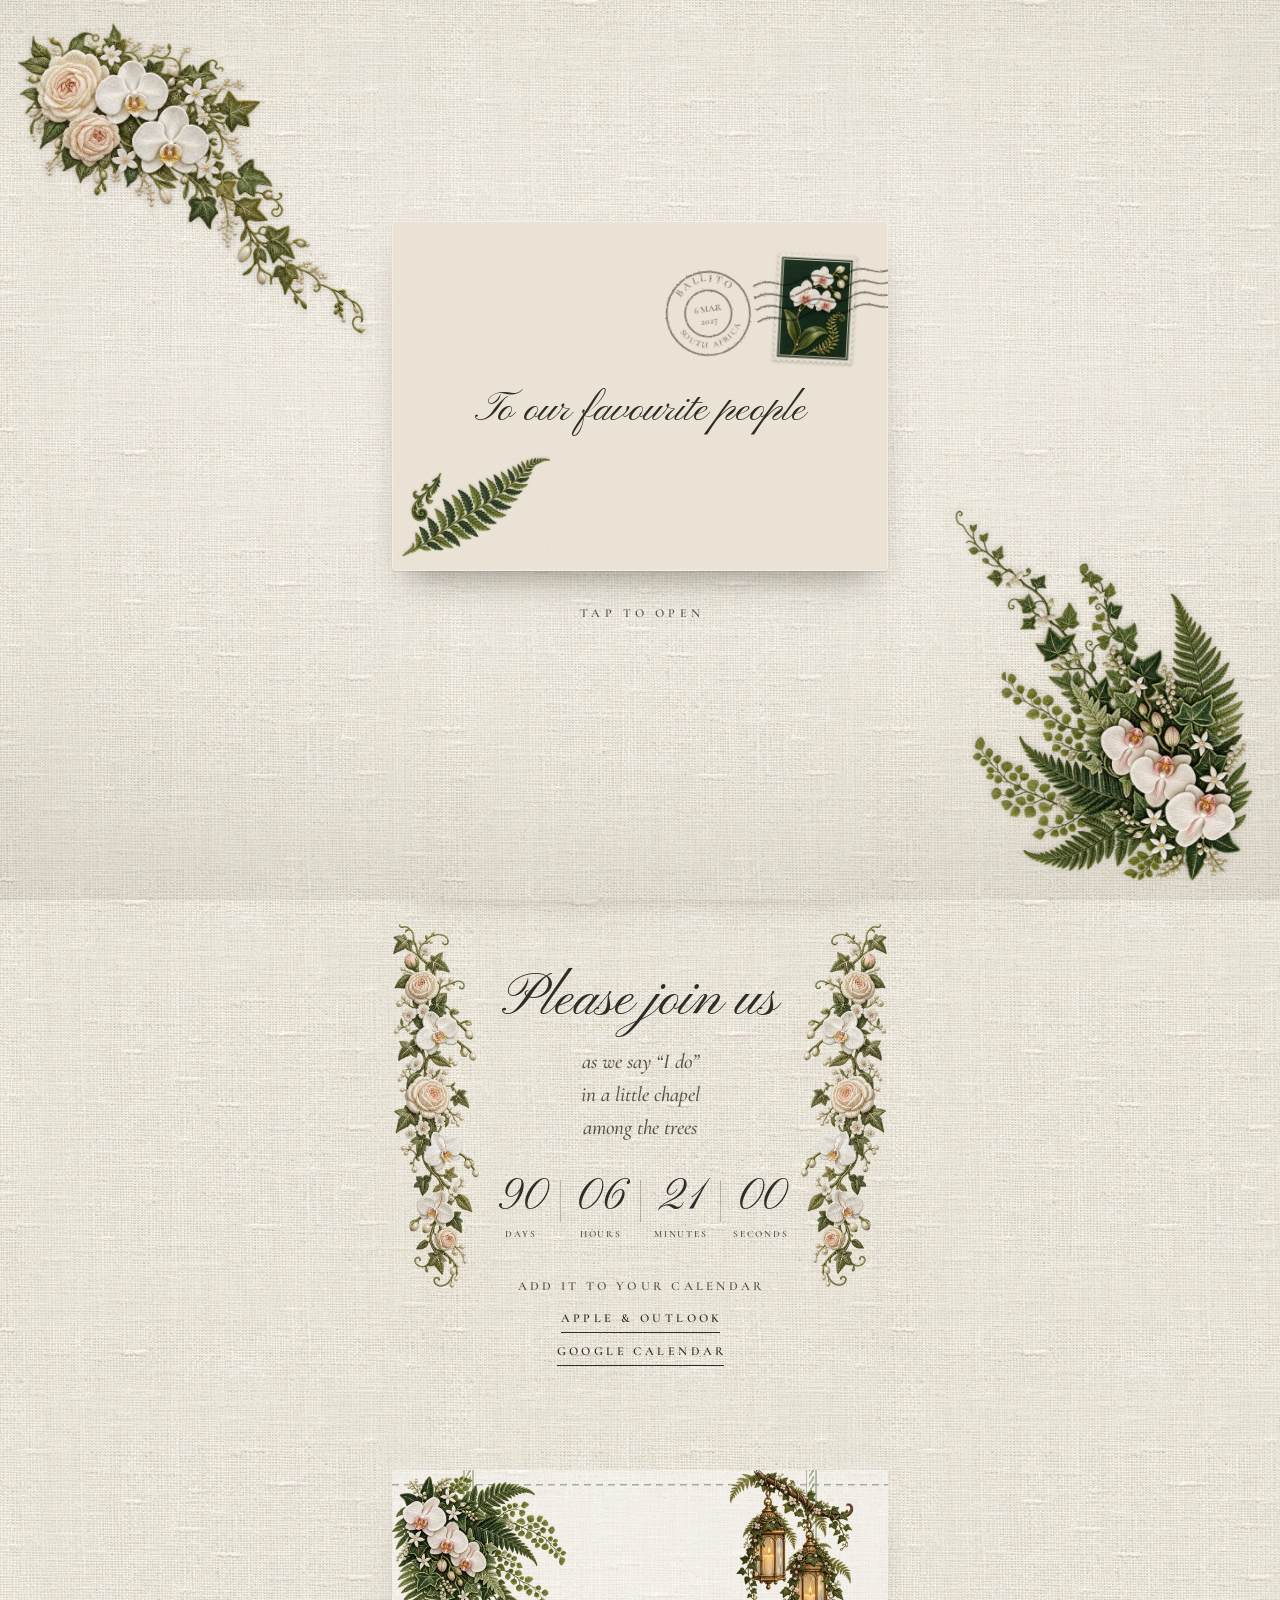
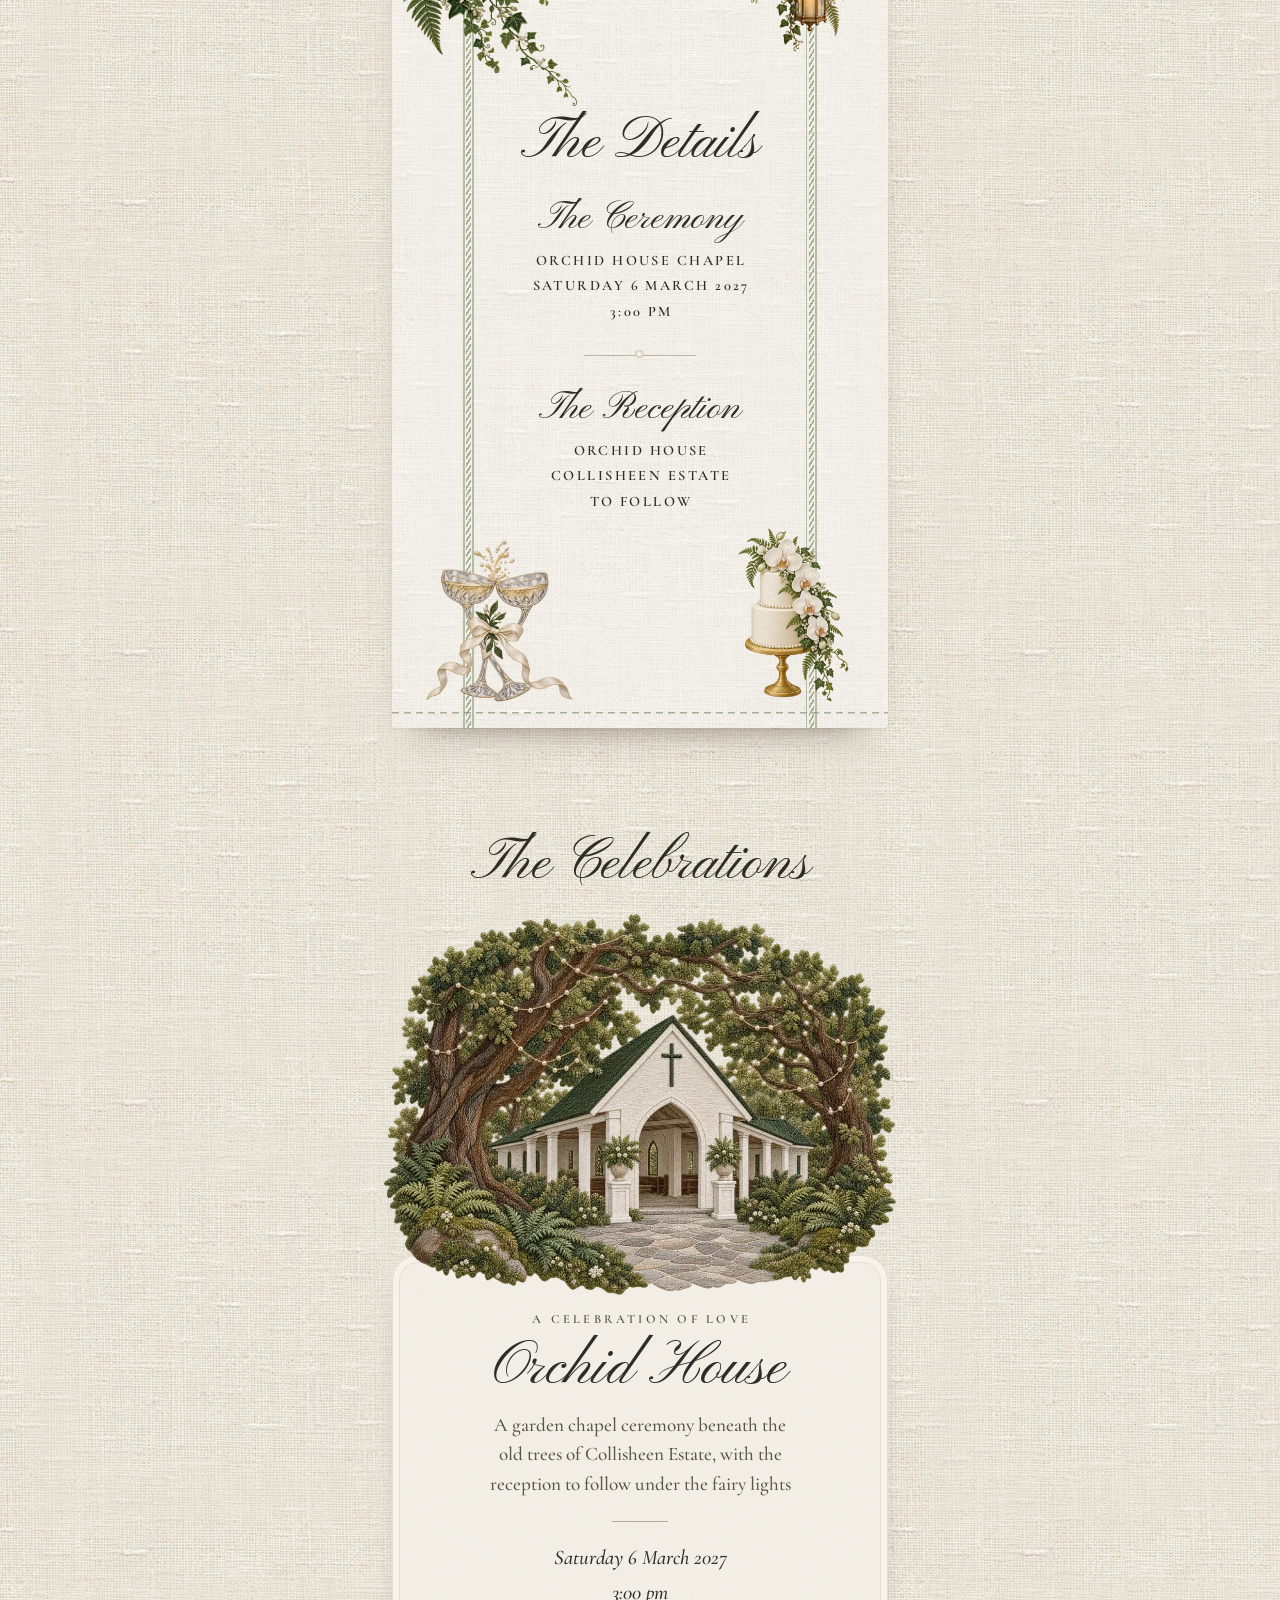
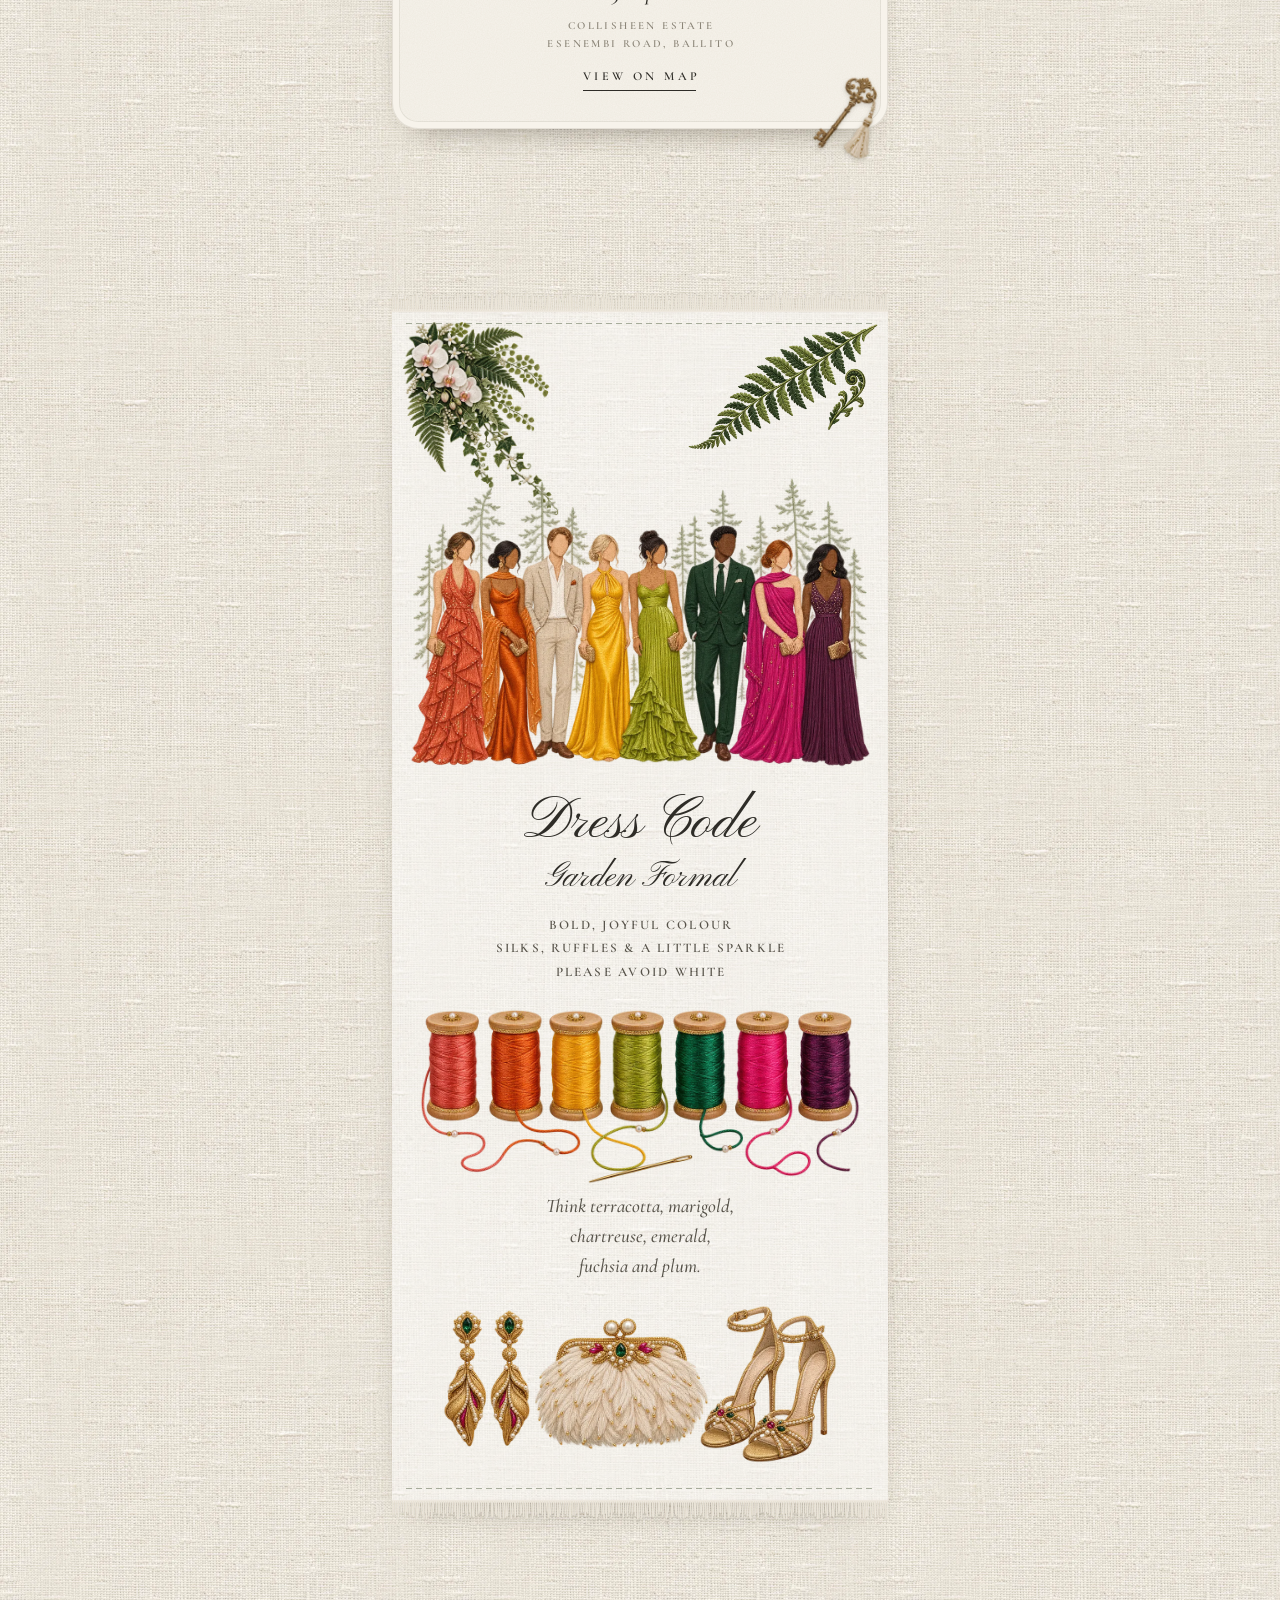
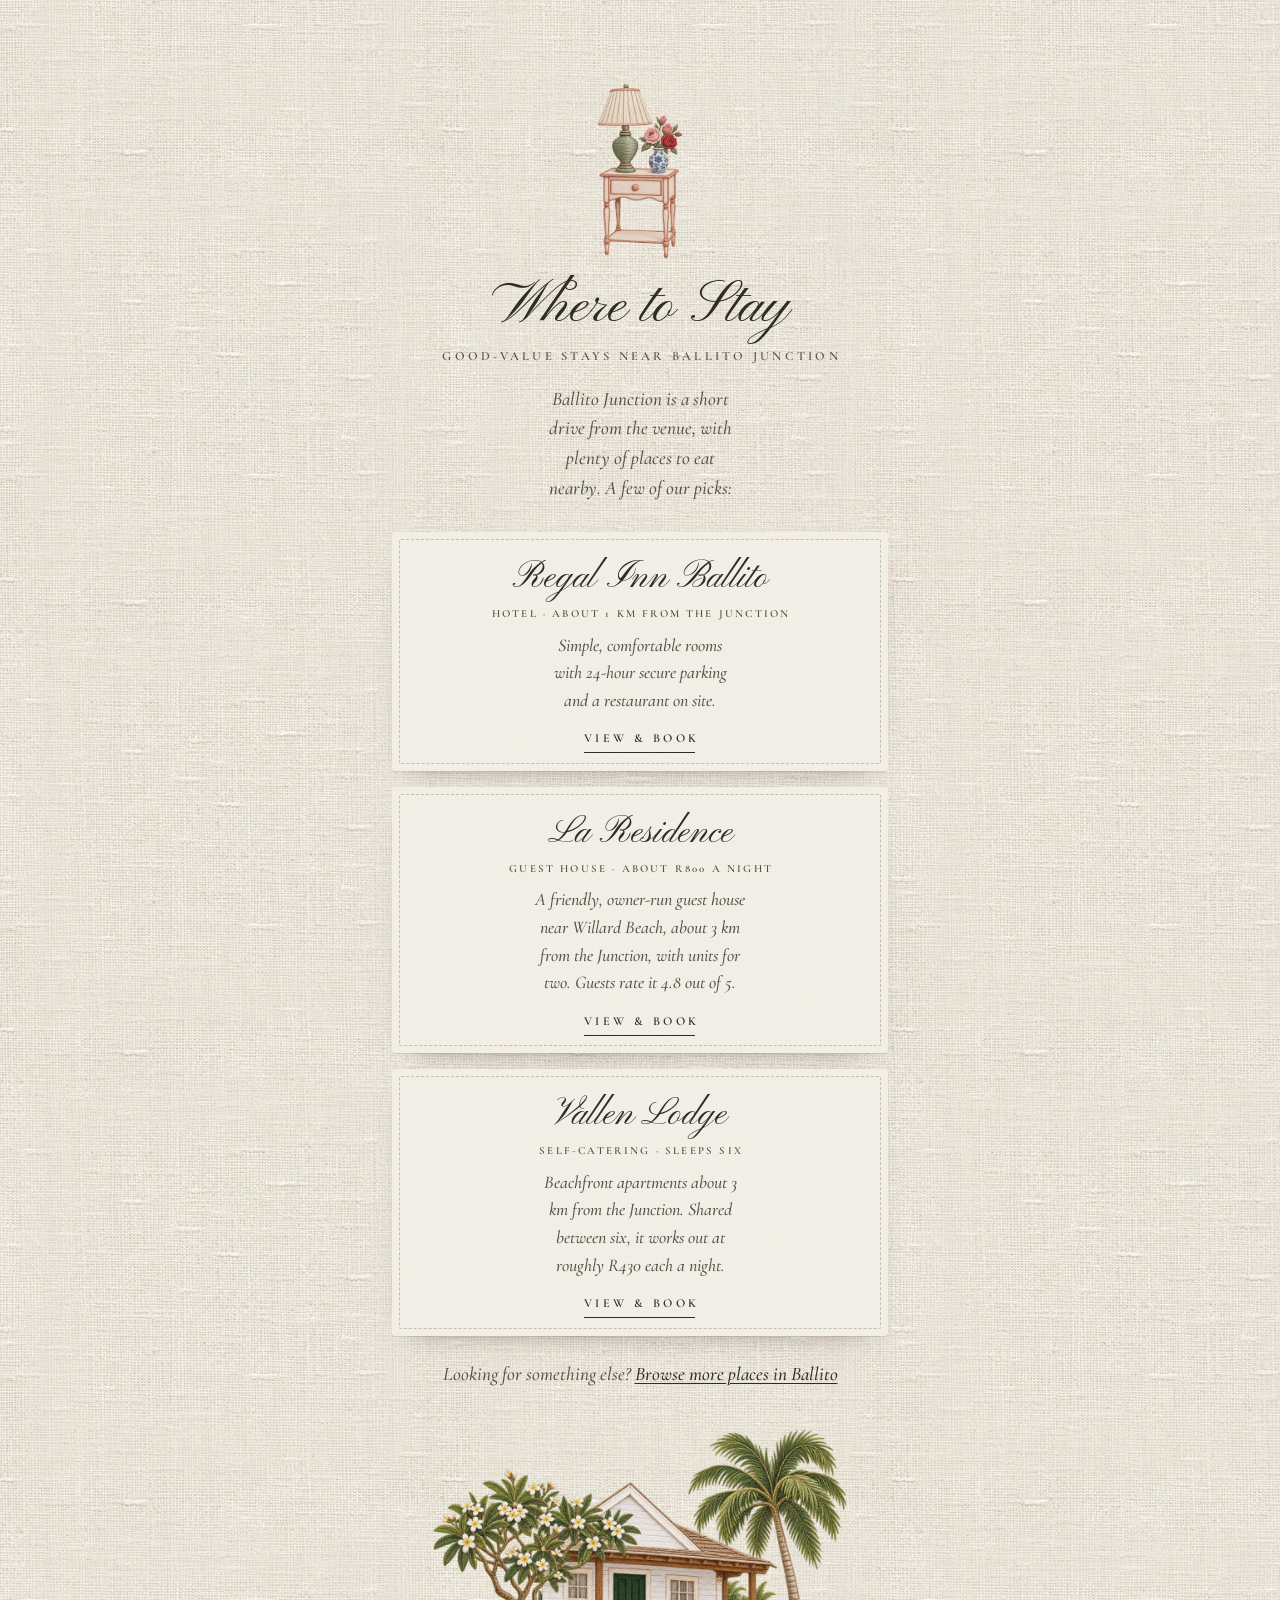
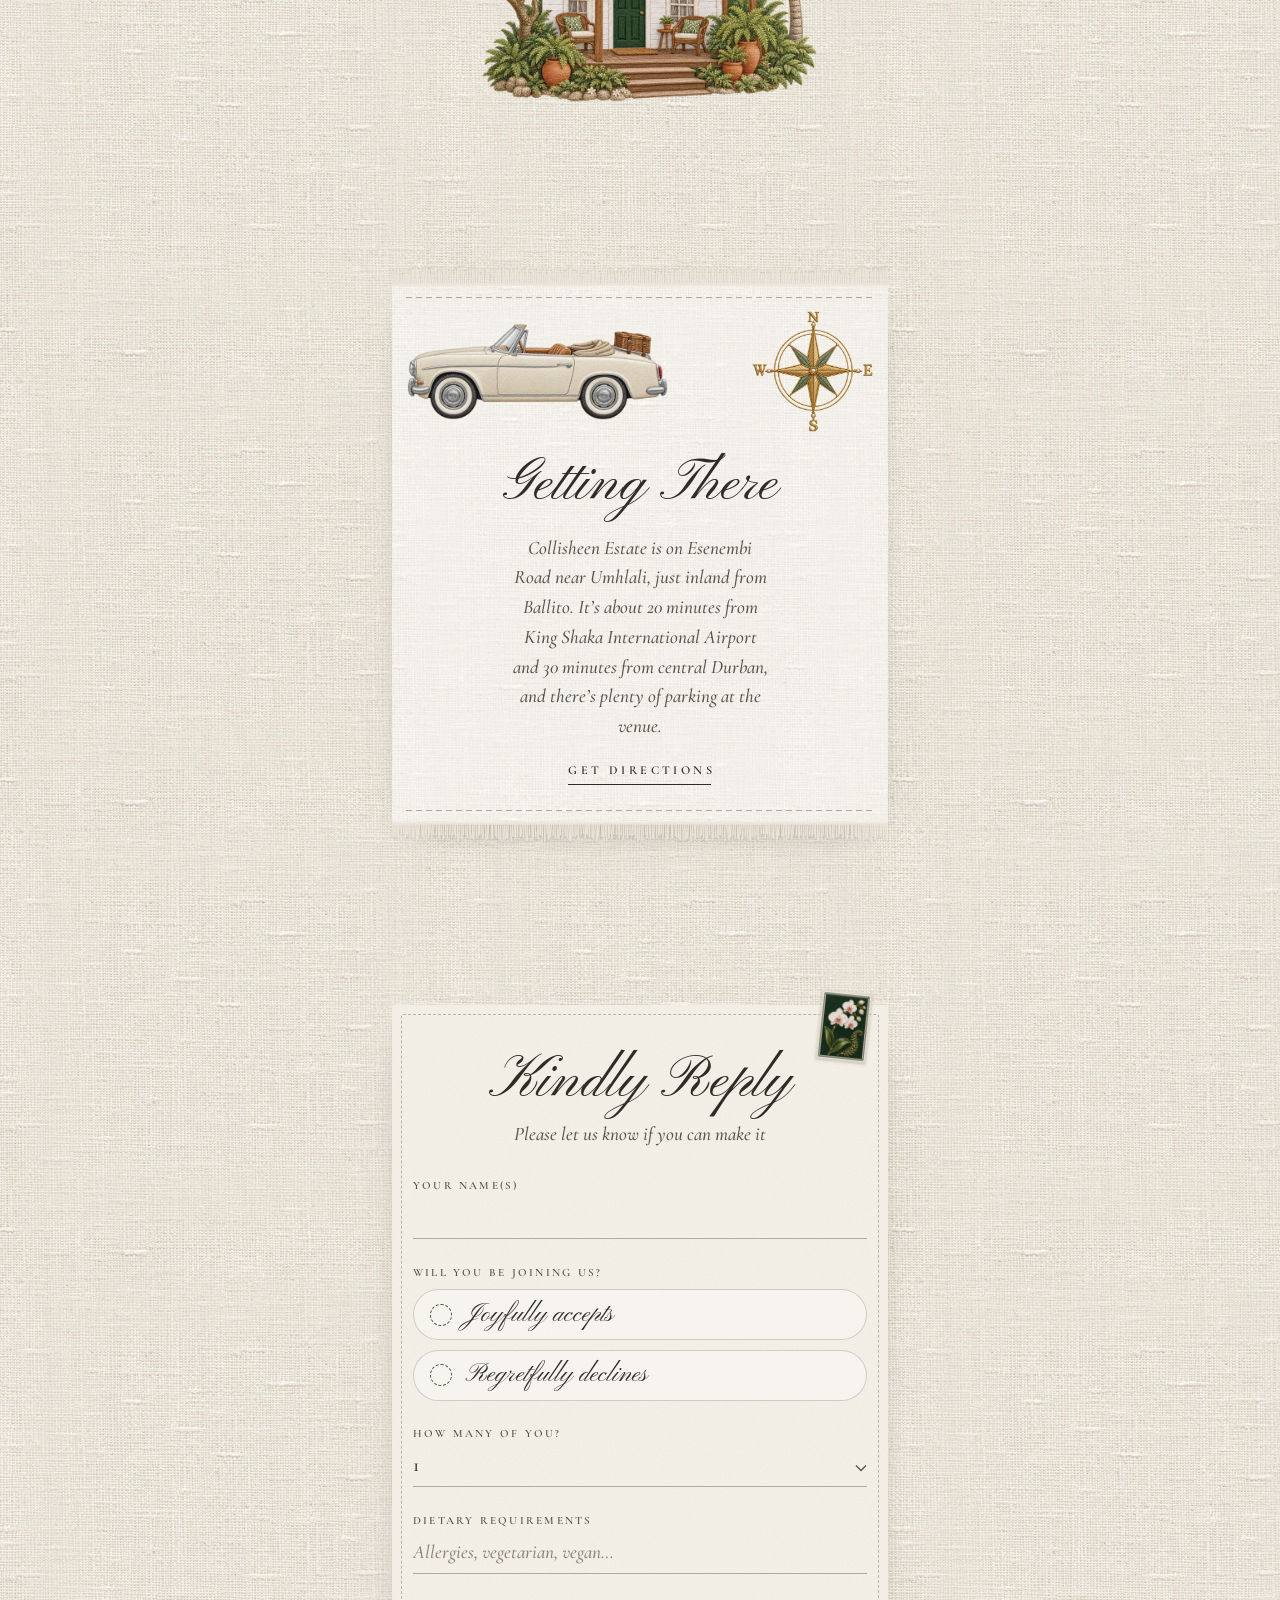
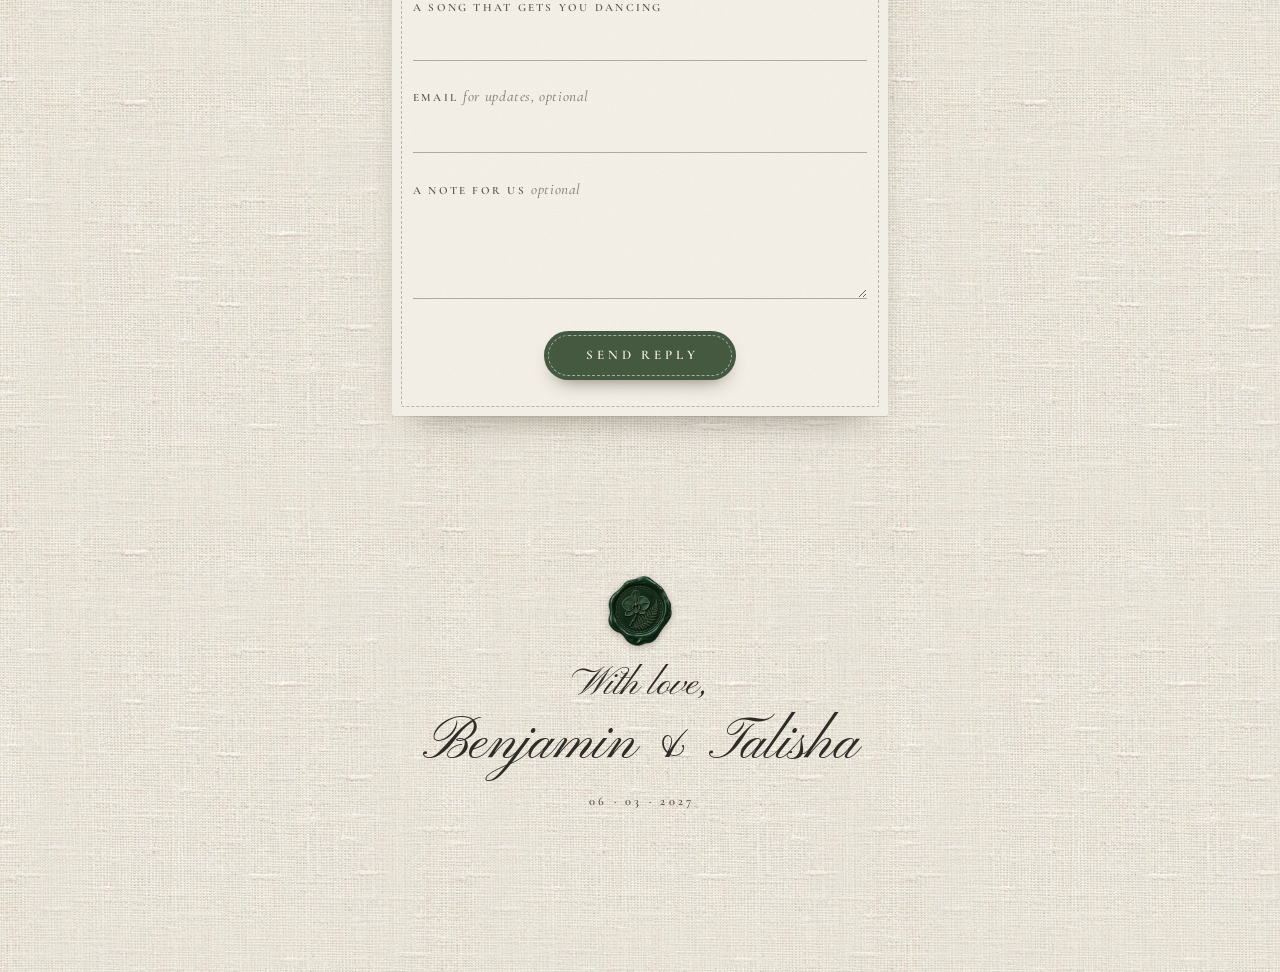
==== site/index.html @ 94dd9990 "Wedding invitation for Benjamin & Talisha Envelope-style invite for 6 March 2027 at Orchid House, Co" ====
<!doctype html>
<html lang="en" class="no-js">
<head>
<meta charset="utf-8">
<meta name="viewport" content="width=device-width, initial-scale=1, viewport-fit=cover">
<title>Benjamin &amp; Talisha · 6 March 2027</title>
<meta name="description" content="You're invited to the wedding of Benjamin Rodrigues and Talisha Grobler on Saturday 6 March 2027 at the Orchid House, Collisheen Estate, Ballito.">
<meta name="robots" content="noindex, nofollow">
<meta name="theme-color" content="#E8E3D7">
<meta name="color-scheme" content="light only">

<!-- Link previews in WhatsApp / iMessage -->
<meta property="og:type" content="website">
<meta property="og:url" content="https://benrodrigues05.github.io/rodrigues-wedding/">
<meta property="og:title" content="Benjamin &amp; Talisha are getting married">
<meta property="og:description" content="Saturday 6 March 2027 · Collisheen Estate, Ballito. Tap to open your invitation.">
<meta property="og:image" content="https://benrodrigues05.github.io/rodrigues-wedding/assets/og.jpg">
<meta property="og:image:width" content="1200">
<meta property="og:image:height" content="630">
<meta name="twitter:card" content="summary_large_image">

<link rel="icon" type="image/png" href="assets/icon-64.png">
<link rel="apple-touch-icon" href="assets/icon-180.png">
<link rel="preconnect" href="https://fonts.googleapis.com">
<link rel="preconnect" href="https://fonts.gstatic.com" crossorigin>
<link rel="stylesheet" href="https://fonts.googleapis.com/css2?family=Pinyon+Script&amp;display=block">
<link rel="stylesheet" href="https://fonts.googleapis.com/css2?family=Cormorant+Garamond:ital,wght@0,400;0,500;0,600;1,400;1,500&amp;display=swap">
<link rel="preload" as="image" href="assets/hero-arch.webp" type="image/webp">
<link rel="stylesheet" href="styles.css">
<script>
  /* Show the envelope only when JavaScript is running. If script.js fails to
     load or errors, the invitation is revealed instead of staying sealed. */
  (function (d) {
    var h = d.documentElement;
    h.classList.remove('no-js');
    h.classList.add('js');
    if (location.hash.length > 1) h.classList.add('is-open');
    d.addEventListener('DOMContentLoaded', function () {
      if (!window.__inviteReady) h.classList.add('is-open');
    });
  })(document);
</script>
<script src="script.js" defer></script>
</head>
<body>

<!-- ============ THE ENVELOPE (shown first, opened by script.js) ============ -->
<div class="scene" id="scene">
  <div class="scene-vignette" id="scene-vignette"></div>
  <img class="scene-sprig scene-sprig--top" src="assets/florals-corner.webp" width="640" height="637" alt="">
  <img class="scene-sprig scene-sprig--bottom" src="assets/fern-spray.webp" width="680" height="846" alt="">

  <div class="envelope" id="envelope" aria-hidden="true">
    <div class="env-back is-hidden" id="env-back">
      <div class="env-wall" id="env-wall"></div>
      <div class="flap flap--open is-hidden" id="flap-open">
        <div class="flap-paper"></div>
        <div class="flap-liner"></div>
      </div>
      <div class="letter" id="letter"></div>
      <svg class="env-pocket" id="env-pocket" viewBox="0 0 142 100" preserveAspectRatio="none" focusable="false">
        <defs>
          <linearGradient id="pk-l" x1="0" y1="0" x2="1" y2="0"><stop offset="0" stop-color="#EEE7DA"/><stop offset="1" stop-color="#E6DDCD"/></linearGradient>
          <linearGradient id="pk-r" x1="1" y1="0" x2="0" y2="0"><stop offset="0" stop-color="#ECE4D6"/><stop offset="1" stop-color="#E3D9C8"/></linearGradient>
          <linearGradient id="pk-b" x1="0" y1="1" x2="0" y2="0"><stop offset="0" stop-color="#F2ECE1"/><stop offset="1" stop-color="#EBE3D5"/></linearGradient>
        </defs>
        <polygon points="0,0 0,100 69,55" fill="url(#pk-l)"/>
        <polygon points="142,0 142,100 73,55" fill="url(#pk-r)"/>
        <path d="M0 100 H142 L74 44.5 Q71 42.5 68 44.5 Z" fill="url(#pk-b)" stroke="rgba(80,68,52,.16)" stroke-width="1" vector-effect="non-scaling-stroke"/>
      </svg>
      <div class="flap flap--closed" id="flap-closed">
        <svg viewBox="0 0 142 57" preserveAspectRatio="none" focusable="false">
          <defs><linearGradient id="fl-c" x1="0" y1="0" x2="0" y2="1"><stop offset="0" stop-color="#EAE2D4"/><stop offset="1" stop-color="#F3EDE3"/></linearGradient></defs>
          <path d="M0 0 H142 L74.5 55.2 Q71 57.6 67.5 55.2 Z" fill="url(#fl-c)" stroke="rgba(80,68,52,.2)" stroke-width="1" vector-effect="non-scaling-stroke"/>
        </svg>
      </div>
      <img class="env-seal" id="env-seal" src="assets/seal.webp" width="360" height="391" alt="">
    </div>

    <div class="env-front" id="env-front">
      <img class="env-stamp" src="assets/stamp.webp" width="300" height="408" alt="">
      <svg class="env-postmark" viewBox="0 0 200 80" focusable="false">
        <defs>
          <path id="pm-top" d="M 13 40 A 27 27 0 0 1 67 40"/>
          <path id="pm-bottom" d="M 11.5 40 A 28.5 28.5 0 0 0 68.5 40"/>
          <filter id="pm-ink" x="-5%" y="-10%" width="110%" height="120%">
            <feTurbulence type="fractalNoise" baseFrequency=".8" numOctaves="2" seed="7" result="noise"/>
            <feDisplacementMap in="SourceGraphic" in2="noise" scale="1.8"/>
          </filter>
        </defs>
        <g filter="url(#pm-ink)">
          <g fill="none" stroke="currentColor" stroke-width="1.4">
            <circle cx="40" cy="40" r="35"/>
            <circle cx="40" cy="40" r="19.5"/>
            <path d="M80 23 q 10 -5 20 0 t 20 0 t 20 0 t 20 0 t 20 0 t 20 0"/>
            <path d="M80 33 q 10 -5 20 0 t 20 0 t 20 0 t 20 0 t 20 0 t 20 0"/>
            <path d="M80 43 q 10 -5 20 0 t 20 0 t 20 0 t 20 0 t 20 0 t 20 0"/>
            <path d="M80 53 q 10 -5 20 0 t 20 0 t 20 0 t 20 0 t 20 0 t 20 0"/>
          </g>
          <g fill="currentColor" font-family="'Cormorant Garamond', Garamond, serif" font-weight="600" text-anchor="middle">
            <text font-size="9" letter-spacing="1.6"><textPath href="#pm-top" startOffset="50%">BALLITO</textPath></text>
            <text font-size="7.2" letter-spacing="1.1"><textPath href="#pm-bottom" startOffset="50%">SOUTH AFRICA</textPath></text>
            <text x="40" y="39" font-size="8">6 MAR</text>
            <text x="40" y="48.5" font-size="8">2027</text>
          </g>
        </g>
      </svg>
      <p class="env-to"><span class="env-recipient" id="recipient">To our favourite people</span></p>
      <img class="env-sprig" src="assets/fern-frond.webp" width="720" height="477" alt="">
    </div>
  </div>

  <button class="scene-open" id="open-invite" type="button" aria-label="Open your invitation">
    <span class="scene-hint" id="scene-hint">Tap to open</span>
  </button>
</div>


<!-- Wide screens only: the same sprigs as on the envelope's table, so the
     page keeps the setting once the letter is open. -->
<div class="table-decor" id="table-decor" aria-hidden="true">
  <img class="table-sprig table-sprig--top" src="assets/florals-corner.webp" width="640" height="637" alt="">
  <img class="table-sprig table-sprig--bottom" src="assets/fern-spray.webp" width="680" height="846" alt="">
</div>

<main class="suite" id="invitation">

  <!-- ============ 1. THE LETTER ============ -->
  <header class="hero" id="top">
    <article class="hero-card" id="hero-card" tabindex="-1">
      <p class="eyebrow">The wedding of</p>
      <img class="hero-arch" src="assets/hero-arch.webp" width="997" height="1497" alt="Benjamin and Talisha in a black-and-white photograph, framed by an embroidered stone arch of roses, orchids and hanging pearls">
      <h1 class="names">Benjamin <span class="amp">&amp;</span> Talisha</h1>
      <p class="hero-date">Saturday · 6 March 2027</p>
      <p class="hero-place">Collisheen Estate · Ballito</p>
    </article>
  </header>


  <!-- ============ 2. INVITATION + COUNTDOWN ============ -->
  <section class="families" id="invite" aria-labelledby="invite-title">
    <img class="garland garland--left" src="assets/florals-vertical.webp" width="289" height="1200" alt="" loading="lazy" decoding="async">
    <img class="garland garland--right" src="assets/florals-vertical.webp" width="289" height="1200" alt="" loading="lazy" decoding="async">

    <h2 class="script-title" id="invite-title">Please join us</h2>
    <p class="lede invite-lede">as we say &ldquo;I do&rdquo; in a little chapel among the trees</p>

    <!-- Ceremony start in South African time (UTC+2) -->
    <div class="countdown" id="countdown" data-countdown="2027-03-06T15:00:00+02:00" role="timer" aria-label="Countdown to the wedding">
      <div class="cd"><span class="cd-num" data-unit="d">&ndash;</span><span class="cd-label" data-one="Day" data-many="Days">Days</span></div>
      <div class="cd"><span class="cd-num" data-unit="h">&ndash;</span><span class="cd-label" data-one="Hour" data-many="Hours">Hours</span></div>
      <div class="cd"><span class="cd-num" data-unit="m">&ndash;</span><span class="cd-label" data-one="Minute" data-many="Minutes">Minutes</span></div>
      <div class="cd"><span class="cd-num" data-unit="s">&ndash;</span><span class="cd-label" data-one="Second" data-many="Seconds">Seconds</span></div>
    </div>
    <p class="countdown-done script-sub" id="countdown-done" hidden>Today&rsquo;s the day</p>

    <div class="calendar">
      <p class="caps">Add it to your calendar</p>
      <p class="calendar-links">
        <a class="text-link" href="assets/wedding.ics">Apple &amp; Outlook</a>
        <a class="text-link" href="https://calendar.google.com/calendar/render?action=TEMPLATE&amp;text=Benjamin%20%26%20Talisha%27s%20Wedding&amp;dates=20270306T130000Z%2F20270306T210000Z&amp;location=Orchid%20House%2C%20Collisheen%20Estate%2C%20Esenembi%20Road%2C%20Ballito&amp;details=Ceremony%20at%203pm%20in%20the%20chapel%20at%20Orchid%20House%2C%20with%20the%20reception%20to%20follow.%20https%3A%2F%2Fbenrodrigues05.github.io%2Frodrigues-wedding%2F" target="_blank" rel="noopener">Google Calendar</a>
      </p>
    </div>
  </section>


  <!-- ============ 3. THE DETAILS (striped linen) ============ -->
  <section class="details" id="details" aria-labelledby="details-title">
    <div class="details-panel">
      <img class="motif details-tl" src="assets/fern-spray.webp" width="680" height="846" alt="" loading="lazy" decoding="async">
      <img class="motif details-tr" src="assets/lanterns.webp" width="434" height="640" alt="" loading="lazy" decoding="async">
      <h2 class="script-title details-title" id="details-title">The Details</h2>

      <div class="event">
        <h3 class="script-sub">The Ceremony</h3>
        <p class="lines"><span>Orchid House Chapel</span><span>Saturday 6 March 2027</span><span>3:00 pm</span></p>
      </div>
      <span class="pearl-rule" aria-hidden="true"></span>
      <div class="event">
        <h3 class="script-sub">The Reception</h3>
        <p class="lines"><span>Orchid House</span><span>Collisheen Estate</span><span>To follow</span></p>
      </div>

      <img class="motif details-bl" src="assets/champagne.webp" width="520" height="579" alt="" loading="lazy" decoding="async">
      <img class="motif details-br" src="assets/cake.webp" width="409" height="640" alt="" loading="lazy" decoding="async">
    </div>
  </section>


  <!-- ============ 4. THE VENUE ============ -->
  <section class="celebrations" id="venue" aria-labelledby="venue-title">
    <h2 class="script-title" id="venue-title">The Celebrations</h2>
    <img class="motif chapel" src="assets/chapel.webp" width="1000" height="745" alt="An embroidered white chapel with a green roof beneath huge old trees strung with fairy lights" loading="lazy" decoding="async">
    <div class="venue-card">
      <p class="caps">A celebration of love</p>
      <h3 class="venue-name">Orchid House</h3>
      <p class="venue-desc">A garden chapel ceremony beneath the old trees of Collisheen Estate, with the reception to follow under the fairy lights</p>
      <span class="rule" aria-hidden="true"></span>
      <p class="venue-when"><span>Saturday 6 March 2027</span><span>3:00 pm</span></p>
      <p class="venue-address"><span>Collisheen Estate</span><span>Esenembi Road, Ballito</span></p>
      <a class="text-link" href="https://www.google.com/maps/search/?api=1&amp;query=Collisheen%20Estate%20Ballito" target="_blank" rel="noopener">View on map</a>
      <img class="venue-key" src="assets/key.webp" width="257" height="360" alt="" loading="lazy" decoding="async">
    </div>
  </section>


  <!-- ============ 5. DRESS CODE (fringed napkin) ============ -->
  <section class="dress" id="dress-code" aria-labelledby="dress-title">
    <div class="napkin">
      <div class="napkin-sprigs">
        <img class="motif" src="assets/fern-spray.webp" width="680" height="846" alt="" loading="lazy" decoding="async">
        <img class="motif" src="assets/fern-frond.webp" width="720" height="477" alt="" loading="lazy" decoding="async">
      </div>
      <img class="motif guests" src="assets/guests.webp" width="1100" height="697" alt="Embroidered guests in terracotta, orange, marigold, chartreuse, fuchsia and plum gowns, and sand and forest-green suits" loading="lazy" decoding="async">
      <h2 class="script-title" id="dress-title">Dress Code</h2>
      <p class="script-sub dress-name">Garden Formal</p>
      <p class="lines lines--soft"><span>Bold, joyful colour</span><span>Silks, ruffles &amp; a little sparkle</span><span>Please avoid white</span></p>
      <img class="motif threads" src="assets/threads.webp" width="1000" height="396" alt="Spools of thread in terracotta, orange, marigold, chartreuse, emerald, fuchsia and plum" loading="lazy" decoding="async">
      <p class="palette-note">Think terracotta, marigold, chartreuse, emerald, fuchsia and plum.</p>
      <img class="motif accessories" src="assets/accessories.webp" width="960" height="383" alt="" loading="lazy" decoding="async">
    </div>
  </section>


  <!-- ============ 6. WHERE TO STAY ============ -->
  <section class="stay" id="stay" aria-labelledby="stay-title">
    <img class="motif nightstand" src="assets/nightstand.webp" width="235" height="480" alt="" loading="lazy" decoding="async">
    <h2 class="script-title" id="stay-title">Where to Stay</h2>
    <p class="caps">Good-value stays near Ballito Junction</p>
    <p class="lede">Ballito Junction is a short drive from the venue, with plenty of places to eat nearby. A few of our picks:</p>

    <ul class="stays">
      <li class="stay-item">
        <h3 class="stay-name">Regal Inn Ballito</h3>
        <p class="stay-meta">Hotel · About 1 km from the Junction</p>
        <p class="stay-note">Simple, comfortable rooms with 24-hour secure parking and a restaurant on site.</p>
        <a class="text-link" href="https://regalinn.co.za/ballito/" target="_blank" rel="noopener">View &amp; book</a>
      </li>
      <li class="stay-item">
        <h3 class="stay-name">La Residence</h3>
        <p class="stay-meta">Guest house · About R800 a night</p>
        <p class="stay-note">A friendly, owner-run guest house near Willard Beach, about 3 km from the Junction, with units for two. Guests rate it 4.8 out of 5.</p>
        <a class="text-link" href="https://www.lekkeslaap.co.za/accommodation/la-residence" target="_blank" rel="noopener">View &amp; book</a>
      </li>
      <li class="stay-item">
        <h3 class="stay-name">Vallen Lodge</h3>
        <p class="stay-meta">Self-catering · Sleeps six</p>
        <p class="stay-note">Beachfront apartments about 3 km from the Junction. Shared between six, it works out at roughly R430 each a night.</p>
        <a class="text-link" href="https://www.lekkeslaap.co.za/accommodation/7-vallen-lodge/" target="_blank" rel="noopener">View &amp; book</a>
      </li>
    </ul>
    <p class="stay-more">Looking for something else? <a href="https://www.lekkeslaap.co.za/accommodation-in/ballito" target="_blank" rel="noopener">Browse more places in Ballito</a></p>

    <img class="motif cottage" src="assets/cottage.webp" width="1000" height="662" alt="An embroidered whitewashed guest cottage with a frangipani tree and a palm" loading="lazy" decoding="async">
  </section>


  <!-- ============ 7. GETTING THERE (fringed napkin) ============ -->
  <section class="travel" id="travel" aria-labelledby="travel-title">
    <div class="napkin napkin--travel">
      <div class="travel-motifs">
        <img class="motif travel-car" src="assets/car.webp" width="640" height="238" alt="" loading="lazy" decoding="async">
        <img class="motif travel-compass" src="assets/compass.webp" width="380" height="381" alt="" loading="lazy" decoding="async">
      </div>
      <h2 class="script-title" id="travel-title">Getting There</h2>
      <p class="lede">Collisheen Estate is on Esenembi Road near Umhlali, just inland from Ballito. It&rsquo;s about 20 minutes from King Shaka International Airport and 30 minutes from central Durban, and there&rsquo;s plenty of parking at the venue.</p>
      <a class="text-link" href="https://www.google.com/maps/dir/?api=1&amp;destination=Collisheen%20Estate%20Ballito" target="_blank" rel="noopener">Get directions</a>
    </div>
  </section>


  <!-- ============ 8. RSVP (reply card) ============ -->
  <section class="rsvp" id="rsvp" aria-labelledby="rsvp-title">
    <div class="reply-card">
      <img class="reply-stamp" src="assets/stamp.webp" width="300" height="408" alt="" loading="lazy" decoding="async">
      <h2 class="script-title" id="rsvp-title">Kindly Reply</h2>
      <p class="reply-by">Please let us know if you can make it</p>

      <!-- Replies go to Formspree. The backup address is split in two so
           spam bots don't harvest it; guests only see it if sending fails. -->
      <form class="rsvp-form" id="rsvp-form" action="https://formspree.io/f/mkjogwgd" method="POST" data-fallback-user="benrodrigues05" data-fallback-domain="gmail.com">
        <input class="hp" type="text" name="_gotcha" id="rsvp-gotcha" tabindex="-1" autocomplete="off" aria-hidden="true">
        <input type="hidden" name="_subject" id="rsvp-subject" value="Wedding RSVP">

        <div class="field">
          <label for="rsvp-name">Your name(s)</label>
          <input id="rsvp-name" name="name" type="text" autocomplete="name" required aria-describedby="rsvp-name-error">
          <p class="field-error" id="rsvp-name-error" hidden></p>
        </div>

        <fieldset class="choice" aria-describedby="rsvp-attending-error">
          <legend>Will you be joining us?</legend>
          <label class="choice-opt"><input type="radio" id="attend-yes" name="attending" value="Joyfully accepts" required><span class="tick" aria-hidden="true"></span><span class="choice-text">Joyfully accepts</span></label>
          <label class="choice-opt"><input type="radio" id="attend-no" name="attending" value="Regretfully declines"><span class="tick" aria-hidden="true"></span><span class="choice-text">Regretfully declines</span></label>
          <p class="field-error" id="rsvp-attending-error" hidden></p>
        </fieldset>

        <div class="if-attending">
          <div class="field">
            <label for="rsvp-guests">How many of you?</label>
            <select id="rsvp-guests" name="guests">
              <option>1</option><option>2</option><option>3</option><option>4</option>
            </select>
          </div>

          <div class="field">
            <label for="rsvp-diet">Dietary requirements</label>
            <input id="rsvp-diet" name="dietary" type="text" placeholder="Allergies, vegetarian, vegan…">
          </div>

          <div class="field">
            <label for="rsvp-song">A song that gets you dancing</label>
            <input id="rsvp-song" name="song" type="text">
          </div>
        </div>

        <div class="field">
          <label for="rsvp-email">Email <span class="optional">for updates, optional</span></label>
          <input id="rsvp-email" name="email" type="email" autocomplete="email" inputmode="email">
        </div>

        <div class="field">
          <label for="rsvp-note">A note for us <span class="optional">optional</span></label>
          <textarea id="rsvp-note" name="message" rows="3"></textarea>
        </div>

        <div class="form-problem" id="rsvp-problem" role="alert" hidden></div>

        <button class="send" type="submit" id="rsvp-submit"><span id="rsvp-submit-label">Send reply</span></button>
        <p class="preview-note" id="preview-note" hidden>Preview only. Replies aren&rsquo;t sent anywhere until the RSVP inbox is connected.</p>
      </form>

      <div class="reply-done" id="rsvp-done" tabindex="-1" hidden>
        <img class="done-seal" src="assets/seal.webp" width="360" height="391" alt="">
        <p class="script-title done-title">Thank you, <span id="done-name"></span></p>
        <p class="lede" id="done-message"></p>
        <button class="text-link text-button" type="button" id="rsvp-edit">Change my reply</button>
      </div>
    </div>
  </section>


  <!-- ============ CLOSING ============ -->
  <footer class="closing">
    <img class="closing-seal" src="assets/seal.webp" width="360" height="391" alt="" loading="lazy" decoding="async">
    <p class="script-sub">With love,</p>
    <p class="closing-names">Benjamin &amp; Talisha</p>
    <p class="caps">06 · 03 · 2027</p>
  </footer>

</main>

<a class="rsvp-fab" id="rsvp-fab" href="#rsvp">RSVP</a>

</body>
</html>
---- site/styles.css ----
/* =====================================================================
   Wedding invitation
   Layout: a stationery suite laid out on a linen tablecloth. One centred
   column; every section is a different object from the suite: the letter,
   a striped linen runner, a card, fringed napkins and a reply card.
   The look is deliberately single-theme (cream linen in every OS theme),
   like a printed invitation.
   ===================================================================== */

:root {
  /* colour */
  --linen: #E8E3D7;          /* the tablecloth */
  --paper: #F7F3EB;          /* letter and cards */
  --envelope: #EEE7DA;
  --ink: #2E2C27;
  --ink-soft: #57534A;
  --ink-faint: #8B8578;
  --sage: #8C9A78;
  --sage-deep: #44593F;
  --stitch: rgba(93, 106, 77, .5);
  --error: #8E3E2C;
  --shadow: 60, 50, 35;      /* rgb triplet for shadows */

  /* type */
  --font-script: "Pinyon Script", "Snell Roundhand", "Apple Chancery", cursive;
  --font-serif: "Cormorant Garamond", "Cormorant", "EB Garamond", Garamond, "Times New Roman", serif;
  --fs-names: clamp(2.6rem, 12.5vw, 4.2rem);
  --fs-title: clamp(2.5rem, 11vw, 3.6rem);
  --fs-sub: clamp(1.9rem, 8.2vw, 2.45rem);
  --fs-body: 1.2rem;
  --fs-caps: .78rem;

  /* layout */
  --gutter: 16px;
  --column: 34rem;
  --paper-grain: url("data:image/svg+xml,%3Csvg xmlns='http://www.w3.org/2000/svg' width='180' height='180'%3E%3Cfilter id='n'%3E%3CfeTurbulence type='fractalNoise' baseFrequency='.85' numOctaves='3' stitchTiles='stitch'/%3E%3CfeColorMatrix values='0 0 0 0 .32 0 0 0 0 .28 0 0 0 0 .22 0 0 0 .1 0'/%3E%3C/filter%3E%3Crect width='100%25' height='100%25' filter='url(%23n)'/%3E%3C/svg%3E");
  --linen-tex: url("assets/linen.webp");

  color-scheme: light;
}

*, *::before, *::after { box-sizing: border-box; }

html {
  background: var(--linen);
  -webkit-text-size-adjust: 100%;
  text-size-adjust: 100%;
}

body {
  margin: 0;
  min-height: 100vh;
  background: var(--linen) var(--linen-tex) 0 0 / 450px 450px repeat;
  color: var(--ink);
  font: 500 var(--fs-body)/1.55 var(--font-serif);
  -webkit-font-smoothing: antialiased;
  text-rendering: optimizeLegibility;
}

img, svg { display: block; max-width: 100%; }
img { height: auto; }
[hidden] { display: none !important; }
.is-hidden { visibility: hidden; }

a { color: inherit; }
:focus-visible { outline: 2px solid var(--sage-deep); outline-offset: 3px; }

/* While the envelope is sealed the page underneath can't scroll. */
html.js:not(.is-open),
html.js:not(.is-open) body { overflow: hidden; }


/* =====================================================================
   THE ENVELOPE
   ===================================================================== */

.scene { display: none; }

.js .scene {
  --ew: min(86vw, 25rem);
  --ew: min(86vw, 31rem, calc(58svh * 1.42));
  --eh: calc(var(--ew) / 1.42);
  display: block;
  position: fixed;
  inset: 0;
  z-index: 100;
  overflow: hidden;
  background: var(--linen) var(--linen-tex) 0 0 / 450px 450px repeat;
  touch-action: none;
  overscroll-behavior: none;
}
.js.is-open .scene { display: none; }

.scene-vignette {
  position: absolute;
  inset: 0;
  pointer-events: none;
  background: radial-gradient(130% 90% at 50% 42%, rgba(255, 255, 255, .3) 0%, rgba(255, 255, 255, 0) 46%, rgba(var(--shadow), .16) 100%);
}

.scene-sprig {
  position: absolute;
  pointer-events: none;
  filter: drop-shadow(0 2px 3px rgba(var(--shadow), .2));
}
.scene-sprig--top { width: min(56vw, 290px); top: -1.5vh; left: -8vw; rotate: -4deg; }
.scene-sprig--bottom { width: min(40vw, 230px); right: -6vw; bottom: -5vh; rotate: 180deg; }

.envelope {
  position: absolute;
  left: 50%;
  top: 44%;
  width: var(--ew);
  height: var(--eh);
  margin: calc(var(--eh) / -2) 0 0 calc(var(--ew) / -2);
  animation: env-float 5s ease-in-out infinite;
}
.scene.is-opening .envelope { animation: none; }
@keyframes env-float { 50% { translate: 0 -5px; } }

.env-front,
.env-back { position: absolute; inset: 0; }

/* --- address side --- */
.env-front {
  z-index: 2;
  overflow: hidden;
  border-radius: 4px;
  background: var(--envelope) var(--paper-grain);
  box-shadow:
    inset 0 0 0 1px rgba(255, 255, 255, .4),
    0 1px 1px rgba(var(--shadow), .12),
    0 22px 34px -18px rgba(var(--shadow), .5);
}
.env-stamp {
  position: absolute;
  top: 9%;
  right: 6.5%;
  width: 16.5%;
  rotate: 3deg;
  filter: drop-shadow(0 1px 1.5px rgba(var(--shadow), .28));
}
.env-postmark {
  position: absolute;
  top: 10%;
  left: 54%;
  width: 48%;
  color: rgba(66, 58, 48, .6);
  mix-blend-mode: multiply;
  rotate: -8deg;
  pointer-events: none;
}
.env-to {
  position: absolute;
  left: 9%;
  right: 9%;
  top: 47%;
  margin: 0;
  text-align: center;
}
.env-recipient {
  font: 400 calc(var(--ew) * .085)/1.15 var(--font-script);
  color: var(--ink);
  text-wrap: balance;
}
.env-sprig {
  position: absolute;
  left: 2%;
  bottom: 4%;
  width: 30%;
  rotate: 180deg;
  filter: drop-shadow(0 1px 1.5px rgba(var(--shadow), .2));
}

/* --- flap side --- */
.env-back { z-index: 1; }

.env-wall {
  position: absolute;
  inset: 0;
  border-radius: 4px;
  background: #E7DFD0 var(--paper-grain);
  box-shadow: 0 22px 34px -18px rgba(var(--shadow), .5);
}
.env-wall::before {           /* the patterned liner */
  content: "";
  position: absolute;
  inset: 5% 4.5% 0;
  border-radius: 2px 2px 0 0;
  background: url("assets/liner.webp") 50% 0 / 150px 150px;
}
.env-wall::after {            /* shadow inside the envelope's mouth */
  content: "";
  position: absolute;
  inset: 0;
  border-radius: inherit;
  background: linear-gradient(to bottom, rgba(var(--shadow), .22), rgba(var(--shadow), 0) 42%);
}

.env-pocket {
  position: absolute;
  inset: 0;
  z-index: 4;
  width: 100%;
  height: 100%;
  overflow: visible;
  filter: drop-shadow(0 -1px 2px rgba(var(--shadow), .14));
}

.flap {
  position: absolute;
  left: 0;
  top: 0;
  width: 100%;
  height: 57%;
  transform-origin: 50% 0;
}
.flap svg { width: 100%; height: 100%; overflow: visible; }
.flap--closed { z-index: 5; filter: drop-shadow(0 1.5px 2px rgba(var(--shadow), .24)); }
.flap--open { z-index: 2; transform: perspective(800px) rotateX(90deg); }
.flap-paper,
.flap-liner { position: absolute; inset: 0; }
.flap-paper { clip-path: polygon(0 0, 100% 0, 50% 100%); background: #E7DFD0; }
.flap-liner { clip-path: polygon(5.5% 0, 94.5% 0, 50% 90%); background: url("assets/liner.webp") 50% 0 / 150px 150px; }

.env-seal {
  position: absolute;
  z-index: 6;
  left: 50%;
  top: 57%;
  width: 22%;
  translate: -50% -50%;
  filter: drop-shadow(0 2px 2.5px rgba(var(--shadow), .35));
}

/* --- the folded letter (geometry is set by script.js) --- */
.letter {
  position: absolute;
  z-index: 3;
  transform-origin: 0 0;
}
.panel {
  position: absolute;
  left: 0;
  width: 100%;
  height: var(--t);
  overflow: hidden;
  box-shadow: 0 8px 18px -12px rgba(var(--shadow), .45);
}
.p1 { top: 0; z-index: 3; transform-origin: 50% 100%; visibility: hidden; }
.p2 { top: var(--t); z-index: 1; }
.p3 { top: calc(var(--t) * 2); z-index: 2; transform-origin: 50% 0; visibility: hidden; }
.letter-fold {                 /* the folded letter's outside, while it's in the envelope */
  position: absolute;
  left: 0;
  top: var(--t);
  z-index: 4;
  width: 100%;
  height: var(--t);
  display: grid;
  place-items: center;
  background: var(--paper) var(--paper-grain);
  box-shadow: 0 8px 18px -12px rgba(var(--shadow), .45);
}

.face {
  position: absolute;
  left: 0;
  top: 0;
  width: var(--lw);
  height: var(--lh);
}
.p2 .face-in { top: calc(var(--t) * -1); }
.p3 .face-in { top: calc(var(--t) * -2); }
.face-out {
  height: 100%;
  display: grid;
  place-items: center;
  background: var(--paper) var(--paper-grain);
  transform: scaleY(-1);       /* reads the right way up once folded over */
}
.letter .card-clone {          /* two classes so it beats .hero-card's own sizing */
  position: absolute;
  left: 0;
  top: 0;
  width: var(--cw);
  max-width: none;
  height: var(--ch);
  margin: 0;
  transform: scale(var(--s));
  transform-origin: 0 0;
}
.shade {
  position: absolute;
  inset: 0;
  background: rgb(var(--shadow));
  opacity: 0;
  pointer-events: none;
}
.letter-mono {
  display: grid;
  justify-items: center;
  gap: calc(var(--t) * .05);
  text-align: center;
}
.letter-mono .m-names { font: 400 calc(var(--t) * .2)/1 var(--font-script); color: var(--ink); }
.letter-mono .m-caps {
  font: 600 calc(var(--t) * .055)/1 var(--font-serif);
  letter-spacing: .3em;
  padding-left: .3em;
  text-transform: uppercase;
  color: var(--ink-soft);
}

/* --- tap target and hint --- */
.scene-open {
  position: absolute;
  inset: 0;
  z-index: 10;
  width: 100%;
  height: 100%;
  margin: 0;
  padding: 0;
  border: 0;
  background: transparent;
  cursor: pointer;
  -webkit-tap-highlight-color: transparent;
}
.scene-open:focus-visible { outline: none; }
.scene-open:focus-visible .scene-hint { outline: 2px solid var(--sage-deep); outline-offset: 4px; }
.scene-hint {
  position: absolute;
  left: 50%;
  top: calc(44% + var(--eh) / 2 + 1.6rem);
  translate: -50% 0;
  padding: .85em 1.3em .85em 1.64em;
  border-radius: 999px;
  font: 600 .76rem/1 var(--font-serif);
  letter-spacing: .34em;
  text-transform: uppercase;
  white-space: nowrap;
  color: var(--ink-soft);
  animation: hint-breathe 2.8s ease-in-out infinite;
}
@keyframes hint-breathe { 50% { opacity: .45; } }


/* =====================================================================
   THE SUITE
   ===================================================================== */

.suite {
  max-width: var(--column);
  margin-inline: auto;
  padding-inline: var(--gutter);
  padding-bottom: calc(5rem + env(safe-area-inset-bottom, 0px));
}

.suite > section,
.suite > footer {
  position: relative;
  padding-block: clamp(3.25rem, 13vw, 5rem);
  text-align: center;
}

/* --- shared type --- */
.script-title {
  margin: 0;
  font: 400 var(--fs-title)/1.12 var(--font-script);
  color: var(--ink);
  text-wrap: balance;
}
.script-sub {
  margin: 0;
  font: 400 var(--fs-sub)/1.15 var(--font-script);
  color: var(--ink);
}
.caps {
  margin: 0;
  font: 600 var(--fs-caps)/1.7 var(--font-serif);
  letter-spacing: .26em;
  padding-left: .26em;
  text-transform: uppercase;
  text-wrap: balance;
  color: var(--ink-soft);
}
.lede {
  margin: 0 auto;
  max-width: 30ch;
  font-style: italic;
  text-wrap: balance;
  color: var(--ink-soft);
}
.lines {
  display: grid;
  gap: .2rem;
  margin: 0;
  font: 600 .9rem/1.55 var(--font-serif);
  letter-spacing: .17em;
  padding-left: .17em;
  text-transform: uppercase;
  color: var(--ink);
}
.lines--soft { color: var(--ink-soft); font-size: .82rem; }

.rule {
  display: block;
  width: 3.5rem;
  height: 1px;
  margin: 1.3rem auto;
  background: rgba(var(--shadow), .35);
}
.pearl-rule {
  display: block;
  width: 7rem;
  height: 10px;
  margin: 1.7rem auto;
  background:
    radial-gradient(circle at 42% 38%, #fff 0, #F2ECE2 1.6px, #D3C8B5 4px, rgba(211, 200, 181, 0) 4.6px) 50% 50% / 10px 10px no-repeat,
    linear-gradient(rgba(var(--shadow), .3), rgba(var(--shadow), .3)) 50% 50% / 100% 1px no-repeat;
}

.text-link {
  display: inline-block;
  padding: .8rem 0 .55rem .28em;
  font: 600 .76rem/1 var(--font-serif);
  letter-spacing: .28em;
  text-transform: uppercase;
  text-decoration: none;
  color: var(--ink);
  background: linear-gradient(currentColor, currentColor) .28em 100% / calc(100% - .56em) 1px no-repeat;
}
.text-link:hover { color: var(--sage-deep); }
.text-button {
  border: 0;
  background-color: transparent;
  cursor: pointer;
}


/* --- 1. the letter --- */
.hero { padding-top: calc(14px + env(safe-area-inset-top, 0px)); }
.suite > .hero { padding-block: calc(14px + env(safe-area-inset-top, 0px)) 0; }

.hero-card {
  position: relative;
  width: 100%;
  max-width: 30rem;
  margin: 0 auto;
  padding: 1.4rem clamp(.85rem, 4vw, 1.4rem) 1.7rem;
  display: flex;
  flex-direction: column;
  align-items: center;
  text-align: center;
  background: var(--paper) var(--paper-grain);
  box-shadow: 0 1px 1px rgba(var(--shadow), .1), 0 16px 34px -20px rgba(var(--shadow), .6);
}
.hero-card:focus { outline: none; }
.hero-card::after {           /* the creases left from folding it in three */
  content: "";
  position: absolute;
  inset: 0;
  z-index: 1;
  pointer-events: none;
  background:
    linear-gradient(to bottom,
      rgba(var(--shadow), 0) calc(100% / 3 - 9px),
      rgba(var(--shadow), .05) calc(100% / 3 - 1px),
      rgba(255, 255, 255, .6) calc(100% / 3),
      rgba(var(--shadow), .07) calc(100% / 3 + 1px),
      rgba(var(--shadow), 0) calc(100% / 3 + 10px)),
    linear-gradient(to bottom,
      rgba(var(--shadow), 0) calc(200% / 3 - 9px),
      rgba(var(--shadow), .05) calc(200% / 3 - 1px),
      rgba(255, 255, 255, .6) calc(200% / 3),
      rgba(var(--shadow), .07) calc(200% / 3 + 1px),
      rgba(var(--shadow), 0) calc(200% / 3 + 10px));
}
.eyebrow {
  margin: 0 0 .85rem;
  font: 600 .72rem/1.2 var(--font-serif);
  letter-spacing: .34em;
  padding-left: .34em;
  text-transform: uppercase;
  color: var(--ink-soft);
}
.hero-arch { width: 100%; max-width: 25rem; }
.names {
  margin: .5rem 0 .2rem;
  font: 400 var(--fs-names)/1.02 var(--font-script);
  color: var(--ink);
  text-wrap: balance;
}
.names .amp { font-size: .82em; }
.hero-date {
  margin: .55rem 0 0;
  font: 600 .84rem/1.4 var(--font-serif);
  letter-spacing: .3em;
  padding-left: .3em;
  text-transform: uppercase;
  color: var(--ink);
}
.hero-place {
  margin: .3rem 0 0;
  font: 600 .7rem/1.4 var(--font-serif);
  letter-spacing: .34em;
  padding-left: .34em;
  text-transform: uppercase;
  color: var(--ink-faint);
}


/* --- 2. families + countdown --- */
.families {
  margin-inline: calc(var(--gutter) * -1);
  padding-inline: calc(var(--gutter) + 13vw);
  overflow: hidden;
}
.garland {
  position: absolute;
  top: 2.2rem;
  width: clamp(58px, 17vw, 110px);
  pointer-events: none;
}
.garland--left { left: -4vw; }
.garland--right { right: -4vw; scale: -1 1; }

.families .script-title { position: relative; }
.invite-lede { margin-top: .8rem; max-width: 20ch; font-size: 1.32rem; }
.countdown {
  position: relative;
  display: grid;
  grid-template-columns: repeat(4, 1fr);
  max-width: 24rem;
  margin: 2.1rem auto 0;
}
.cd {
  position: relative;
  display: grid;
  justify-items: center;
  gap: .45rem;
}
.cd + .cd::before {
  content: "";
  position: absolute;
  left: 0;
  top: .2rem;
  height: 2.6rem;
  width: 1px;
  background: rgba(var(--shadow), .28);
}
.cd-num {
  min-height: 1.05em;
  font: 400 clamp(2.1rem, 9vw, 2.7rem)/1.05 var(--font-script);
  color: var(--ink);
}
.cd-label {
  font: 600 .6rem/1 var(--font-serif);
  letter-spacing: .2em;
  padding-left: .2em;
  text-transform: uppercase;
  color: var(--ink-soft);
}
.countdown-done { margin-top: 2rem; }
.calendar { margin-top: 2.3rem; }
.calendar-links {
  display: flex;
  flex-wrap: wrap;
  justify-content: center;
  gap: 0 1.4rem;
  margin: .1rem 0 0;
}


/* --- 3. the details: striped linen runner --- */
.suite > .details { padding-block: 1.5rem; margin-inline: calc(var(--gutter) * -1); }
.details-panel {
  position: relative;
  isolation: isolate;
  overflow: hidden;
  display: grid;
  grid-template-columns: 1fr 1fr;
  align-items: end;
  padding: 1.4rem 1.1rem 1.6rem;
  background-color: #EFEAE1;
  background-image:
    repeating-linear-gradient(90deg, var(--stitch) 0 7px, transparent 7px 12px),
    repeating-linear-gradient(90deg, var(--stitch) 0 7px, transparent 7px 12px),
    linear-gradient(rgba(255, 255, 255, .42), rgba(255, 255, 255, .42)),
    var(--linen-tex);
  background-size: 100% 1.5px, 100% 1.5px, auto, 420px 420px;
  background-position: 0 14px, 0 calc(100% - 14px), 0 0, 0 0;
  background-repeat: no-repeat, no-repeat, no-repeat, repeat;
  box-shadow: 0 1px 2px rgba(var(--shadow), .08), 0 22px 36px -28px rgba(var(--shadow), .7);
}
.details-panel::before,
.details-panel::after {        /* the sage ribbon stripes with a twisted cord */
  content: "";
  position: absolute;
  top: 0;
  bottom: 0;
  z-index: -1;
  width: 15px;
  background:
    linear-gradient(90deg, transparent 0 2px, rgba(140, 154, 120, .6) 2px 3.5px, transparent 3.5px calc(100% - 3.5px), rgba(140, 154, 120, .6) calc(100% - 3.5px) calc(100% - 2px), transparent calc(100% - 2px)),
    repeating-linear-gradient(-58deg, transparent 0 2.2px, rgba(140, 154, 120, .75) 2.2px 4px) 50% 0 / 5px 100% no-repeat;
}
.details-panel::before { left: 14%; }
.details-panel::after { right: 14%; }

.details-panel > * { position: relative; }
.details-tl {
  grid-column: 1;
  width: 84%;
  margin: -1.1rem 0 0 -12%;
}
.details-tr {
  grid-column: 2;
  justify-self: end;
  align-self: start;
  width: 56%;
  margin: -1.5rem 4% 0 0;
}
.details-title {
  grid-column: 1 / -1;
  margin-top: .2rem;
  z-index: 1;
}
.event {
  grid-column: 1 / -1;
  display: grid;
  gap: .55rem;
  margin-top: 1.3rem;
}
.details-panel .pearl-rule { grid-column: 1 / -1; margin-bottom: .3rem; }
.details-bl {
  grid-column: 1;
  width: 66%;
  margin: 1.6rem 0 0 4%;
}
.details-br {
  grid-column: 2;
  justify-self: end;
  width: 50%;
  margin-right: 6%;
}


/* --- 4. the celebrations --- */
.celebrations .chapel {
  position: relative;
  z-index: 2;
  width: 104%;
  max-width: none;
  margin: 1rem -2% 0;
}
.venue-card {
  position: relative;
  z-index: 1;
  margin-top: -2.6rem;
  padding: 3.4rem 1.4rem 2.4rem;
  border-radius: 26px;
  background: var(--paper) var(--paper-grain);
  box-shadow:
    inset 0 0 0 1px rgba(var(--shadow), .1),
    inset 0 0 0 7px var(--paper),
    inset 0 0 0 8px rgba(var(--shadow), .08),
    0 18px 34px -24px rgba(var(--shadow), .65);
}
.venue-name {
  margin: .5rem 0 .7rem;
  font: 400 clamp(2.8rem, 13vw, 3.8rem)/1 var(--font-script);
}
.venue-desc { margin: 0; color: var(--ink-soft); text-wrap: balance; }
.venue-when {
  display: grid;
  gap: .15rem;
  margin: 0 0 .5rem;
  font-style: italic;
  font-size: 1.3rem;
}
.venue-address {
  display: grid;
  margin: 0 0 .3rem;
  font: 600 .68rem/1.6 var(--font-serif);
  letter-spacing: .22em;
  padding-left: .22em;
  text-transform: uppercase;
  text-wrap: balance;
  color: var(--ink-faint);
}
.venue-key {
  position: absolute;
  right: 10px;
  bottom: -26px;
  width: 58px;
  rotate: 14deg;
  filter: drop-shadow(0 2px 2px rgba(var(--shadow), .2));
}


/* --- 5 & 7. fringed linen napkins --- */
.napkin {
  position: relative;
  margin-block: 22px;
  padding: 2rem 1.15rem 2.4rem;
  background-color: #F2EEE6;
  background-image:
    repeating-linear-gradient(90deg, var(--stitch) 0 6px, transparent 6px 10px),
    repeating-linear-gradient(90deg, var(--stitch) 0 6px, transparent 6px 10px),
    linear-gradient(rgba(255, 255, 255, .48), rgba(255, 255, 255, .48)),
    var(--linen-tex);
  background-size: calc(100% - 28px) 1.2px, calc(100% - 28px) 1.2px, auto, 400px 400px;
  background-position: 14px 12px, 14px calc(100% - 12px), 0 0, 0 0;
  background-repeat: no-repeat, no-repeat, no-repeat, repeat;
  box-shadow: 0 2px 2px rgba(var(--shadow), .06), 0 20px 34px -24px rgba(var(--shadow), .6);
}
.napkin::before,
.napkin::after {
  content: "";
  position: absolute;
  left: 0;
  right: 0;
  height: 20px;
  background: url("assets/fringe.svg") 0 0 / 180px 20px repeat-x;
  filter: drop-shadow(0 1px 1px rgba(var(--shadow), .12));
}
.napkin::before { bottom: calc(100% - 1px); scale: 1 -1; }
.napkin::after { top: calc(100% - 1px); }

.napkin-sprigs {
  display: flex;
  justify-content: space-between;
  align-items: flex-start;
  margin: -1.4rem -.5rem -2.4rem;
}
.napkin-sprigs img:first-child { width: 33%; }
.napkin-sprigs img:last-child { width: 40%; margin-top: .2rem; }
.dress .guests { width: 100%; margin: 0 auto 1.4rem; }
.dress-name { margin: .2rem 0 1rem; font-size: clamp(1.7rem, 7.4vw, 2.2rem); }
.dress .threads { width: 96%; margin: 1.7rem auto 0; }
.palette-note {
  max-width: 26ch;
  margin: .5rem auto 0;
  font-style: italic;
  text-wrap: balance;
  color: var(--ink-soft);
}
.dress .accessories { width: 86%; margin: 1.5rem auto 0; }


/* --- 6. where to stay --- */
.nightstand { width: 86px; margin: 0 auto 1rem; }
.stay .caps { margin: .4rem 0 1.1rem; }
.stays {
  display: grid;
  gap: 1rem;
  margin: 1.8rem 0 0;
  padding: 0;
  list-style: none;
}
.stay-item {
  position: relative;
  padding: 1.6rem 1.2rem 1.1rem;
  border-radius: 3px;
  background: var(--paper) var(--paper-grain);
  box-shadow: 0 1px 1px rgba(var(--shadow), .1), 0 14px 28px -22px rgba(var(--shadow), .6);
}
.stay-item::before {           /* hand-stitched border, like the reply card */
  content: "";
  position: absolute;
  inset: 7px;
  border: 1px dashed rgba(93, 106, 77, .35);
  border-radius: 2px;
  pointer-events: none;
}
.stay-name { margin: 0; font: 400 clamp(1.9rem, 8vw, 2.3rem)/1.1 var(--font-script); }
.stay-meta {
  margin: .5rem 0 0;
  font: 600 .68rem/1.5 var(--font-serif);
  letter-spacing: .2em;
  padding-left: .2em;
  text-transform: uppercase;
  color: var(--sage-deep);
}
.stay-note {
  max-width: 30ch;
  margin: .55rem auto 0;
  font-size: 1.12rem;
  font-style: italic;
  text-wrap: balance;
  color: var(--ink-soft);
}
.stay-item .text-link { position: relative; margin-top: .3rem; }
.stay-more { margin: 1.5rem 0 0; font-style: italic; color: var(--ink-soft); }
.stay-more a { color: var(--ink); text-decoration-thickness: 1px; text-underline-offset: 3px; }
.stay .cottage { width: 100%; max-width: 26rem; margin: 2.4rem auto 0; }


/* --- 7. getting there --- */
.travel-motifs {
  display: flex;
  justify-content: space-between;
  align-items: center;
  margin: -.4rem -.2rem 1.3rem;
}
.travel-car { width: 56%; }
.travel-compass { width: 26%; }
.napkin--travel .lede { margin-block: 1rem .6rem; max-width: 32ch; }


/* --- 8. RSVP reply card --- */
.reply-card {
  position: relative;
  padding: 2.8rem 1.3rem 2.3rem;
  border-radius: 3px;
  background: var(--paper) var(--paper-grain);
  box-shadow: 0 1px 1px rgba(var(--shadow), .1), 0 18px 36px -24px rgba(var(--shadow), .65);
}
.reply-card::before {          /* hand-stitched border */
  content: "";
  position: absolute;
  inset: 9px;
  border: 1.3px dashed rgba(93, 106, 77, .42);
  border-radius: 2px;
  pointer-events: none;
}
.reply-stamp {
  position: absolute;
  top: -14px;
  right: 18px;
  width: 52px;
  rotate: 6deg;
  filter: drop-shadow(0 1px 1.5px rgba(var(--shadow), .25));
}
.reply-by { margin: .3rem 0 1.8rem; font-style: italic; color: var(--ink-soft); }

.rsvp-form {
  display: grid;
  gap: 1.6rem;
  text-align: left;
}
.if-attending { display: grid; gap: 1.6rem; }
.rsvp-form:has(#attend-no:checked) .if-attending { display: none; }

.hp {
  position: absolute;
  left: -9999px;
  width: 1px;
  height: 1px;
  opacity: 0;
}

.field { display: grid; gap: .3rem; }
.field label,
.choice legend {
  font: 600 .7rem/1.4 var(--font-serif);
  letter-spacing: .2em;
  text-transform: uppercase;
  color: var(--ink-soft);
}
.optional {
  letter-spacing: .04em;
  text-transform: none;
  font-style: italic;
  font-weight: 500;
  font-size: .95rem;
  color: var(--ink-faint);
}
.field input,
.field select,
.field textarea {
  width: 100%;
  margin: 0;
  padding: .35rem 0 .45rem;
  border: 0;
  border-bottom: 1px solid rgba(46, 44, 39, .35);
  border-radius: 0;
  background: transparent;
  font: 500 1.2rem/1.4 var(--font-serif);
  color: var(--ink);
  -webkit-appearance: none;
  appearance: none;
}
.field textarea { resize: vertical; min-height: 4.6rem; }
.field select {
  padding-right: 1.6rem;
  background: url("data:image/svg+xml,%3Csvg xmlns='http://www.w3.org/2000/svg' width='12' height='8' viewBox='0 0 12 8'%3E%3Cpath d='M1 1.5l5 5 5-5' fill='none' stroke='%2357534A' stroke-width='1.3'/%3E%3C/svg%3E") 100% 55% no-repeat;
}
.field input::placeholder { color: var(--ink-faint); font-style: italic; opacity: 1; }
.field input:focus,
.field select:focus,
.field textarea:focus {
  outline: none;
  border-bottom-color: var(--sage-deep);
  box-shadow: 0 1px 0 var(--sage-deep);
}
.field [aria-invalid="true"] { border-bottom-color: var(--error); }
.field-error {
  margin: .35rem 0 0;
  font-size: 1rem;
  font-style: italic;
  color: var(--error);
}

.choice {
  display: grid;
  gap: .6rem;
  margin: 0;
  padding: 0;
  border: 0;
  min-width: 0;
}
.choice legend { padding: 0; margin-bottom: .55rem; }
.choice-opt {
  position: relative;
  display: flex;
  align-items: center;
  gap: .85rem;
  padding: .65rem 1rem;
  border: 1px solid rgba(46, 44, 39, .2);
  border-radius: 999px;
  background: rgba(255, 255, 255, .35);
  cursor: pointer;
  -webkit-tap-highlight-color: transparent;
}
.choice-opt input {
  position: absolute;
  opacity: 0;
  width: 1px;
  height: 1px;
  margin: 0;
}
.tick {
  flex: none;
  display: grid;
  place-items: center;
  width: 22px;
  height: 22px;
  border: 1.4px dashed var(--sage-deep);
  border-radius: 50%;
}
.choice-opt input:checked + .tick::after {   /* a sewn-on pearl */
  content: "";
  width: 12px;
  height: 12px;
  border-radius: 50%;
  background: radial-gradient(circle at 38% 34%, #fff 0, #F3EEE6 22%, #DDD3C2 70%, #C9BDA8 100%);
  box-shadow: 0 1px 1.5px rgba(var(--shadow), .35);
}
.choice-opt:has(input:checked) { border-color: var(--sage-deep); background: rgba(140, 154, 120, .14); }
.choice-opt input:focus-visible + .tick { outline: 2px solid var(--sage-deep); outline-offset: 3px; }
.choice-text { font: 400 1.6rem/1.1 var(--font-script); color: var(--ink); }
.choice--small .choice-text { font-size: 1.45rem; }

.form-problem {
  padding: .9rem 1rem;
  border-left: 2px solid var(--error);
  background: rgba(142, 62, 44, .06);
  font-size: 1.05rem;
  font-style: italic;
  color: var(--ink);
}
.form-problem p { margin: 0; }
.form-problem p + p { margin-top: .4rem; }

.send {
  position: relative;
  justify-self: center;
  margin-top: .4rem;
  padding: 1.1rem 2.3rem 1.1rem 2.6rem;
  border: 0;
  border-radius: 999px;
  background: var(--sage-deep);
  color: var(--paper);
  font: 600 .82rem/1 var(--font-serif);
  letter-spacing: .3em;
  text-transform: uppercase;
  cursor: pointer;
  box-shadow: 0 10px 20px -12px rgba(var(--shadow), .8);
}
.send::before {
  content: "";
  position: absolute;
  inset: 4px;
  border: 1px dashed rgba(247, 243, 235, .55);
  border-radius: inherit;
  pointer-events: none;
}
.send:disabled { opacity: .7; cursor: progress; }
.preview-note {
  margin: -.6rem 0 0;
  text-align: center;
  font-size: .98rem;
  font-style: italic;
  color: var(--ink-faint);
}

.reply-done {
  display: grid;
  justify-items: center;
  gap: .7rem;
}
.reply-done:focus { outline: none; }
.done-seal { width: 84px; filter: drop-shadow(0 2px 3px rgba(var(--shadow), .3)); }
.done-title { margin-top: .3rem; }
.reply-done .lede { max-width: 26ch; }


/* --- closing --- */
.closing { display: grid; justify-items: center; gap: .4rem; }
.closing-seal { width: 64px; margin-bottom: .6rem; filter: drop-shadow(0 2px 3px rgba(var(--shadow), .3)); }
.closing-names { margin: 0 0 .5rem; font: 400 var(--fs-title)/1.1 var(--font-script); }


/* --- floating RSVP shortcut (shown by script.js once you scroll) --- */
.rsvp-fab {
  position: fixed;
  z-index: 40;
  right: 14px;
  bottom: calc(14px + env(safe-area-inset-bottom, 0px));
  padding: 1rem 1.1rem 1rem 1.4rem;
  border-radius: 999px;
  background: var(--sage-deep);
  color: var(--paper);
  font: 600 .78rem/1 var(--font-serif);
  letter-spacing: .3em;
  text-decoration: none;
  box-shadow: 0 10px 22px -10px rgba(var(--shadow), .75);
  opacity: 0;
  translate: 0 12px;
  pointer-events: none;
  transition: opacity .3s ease, translate .3s ease;
}
.rsvp-fab::before {
  content: "";
  position: absolute;
  inset: 4px;
  border: 1px dashed rgba(247, 243, 235, .55);
  border-radius: inherit;
}
.rsvp-fab.is-visible { opacity: 1; translate: 0 0; pointer-events: auto; }


/* --- embroidery appears as it scrolls into view (scroll-driven, no JS;
       anything fully on screen is always fully visible) --- */
@media (prefers-reduced-motion: no-preference) {
  @supports (animation-timeline: view()) {
    .motif {
      animation: stitch-in linear both;
      animation-timeline: view();
      animation-range: entry 0% entry 100%;
    }
  }
}
@keyframes stitch-in {
  from { opacity: 0; transform: translateY(16px) scale(.97); }
  to { opacity: 1; transform: none; }
}

@media (prefers-reduced-motion: reduce) {
  .envelope, .scene-hint { animation: none; }
  .rsvp-fab { transition: none; }
}


/* =====================================================================
   Wider screens: the same suite, set on a bigger table
   ===================================================================== */
@media (min-width: 600px) {
  :root { --gutter: 24px; }
  .families { margin-inline: 0; padding-inline: 5.5rem; }
  .garland { width: 88px; }
  .garland--left { left: 0; }
  .garland--right { right: 0; }
  .countdown { margin-inline: auto; }
  .suite > .details { margin-inline: 0; }
  .details-panel { border-radius: 3px; padding-inline: 1.6rem; }
  .scene-sprig--top { width: 330px; left: 2vw; top: 2vh; }
  .scene-sprig--bottom { width: 300px; right: 2vw; bottom: 2vh; }
}

/* Laptops: keep the embroidered sprigs on the table beside the column,
   in exactly the spots they sit on the envelope screen. */
.table-decor { display: none; }
@media (min-width: 1000px) {
  .table-decor {
    display: block;
    position: fixed;
    inset: 0;
    z-index: 0;
    pointer-events: none;
  }
  .table-sprig {
    position: absolute;
    filter: drop-shadow(0 2px 3px rgba(var(--shadow), .2));
  }
  .table-sprig--top { width: 330px; left: 2vw; top: 2vh; rotate: -4deg; }
  .table-sprig--bottom { width: 300px; right: 2vw; bottom: 2vh; rotate: 180deg; }
  .suite { position: relative; z-index: 1; }
}
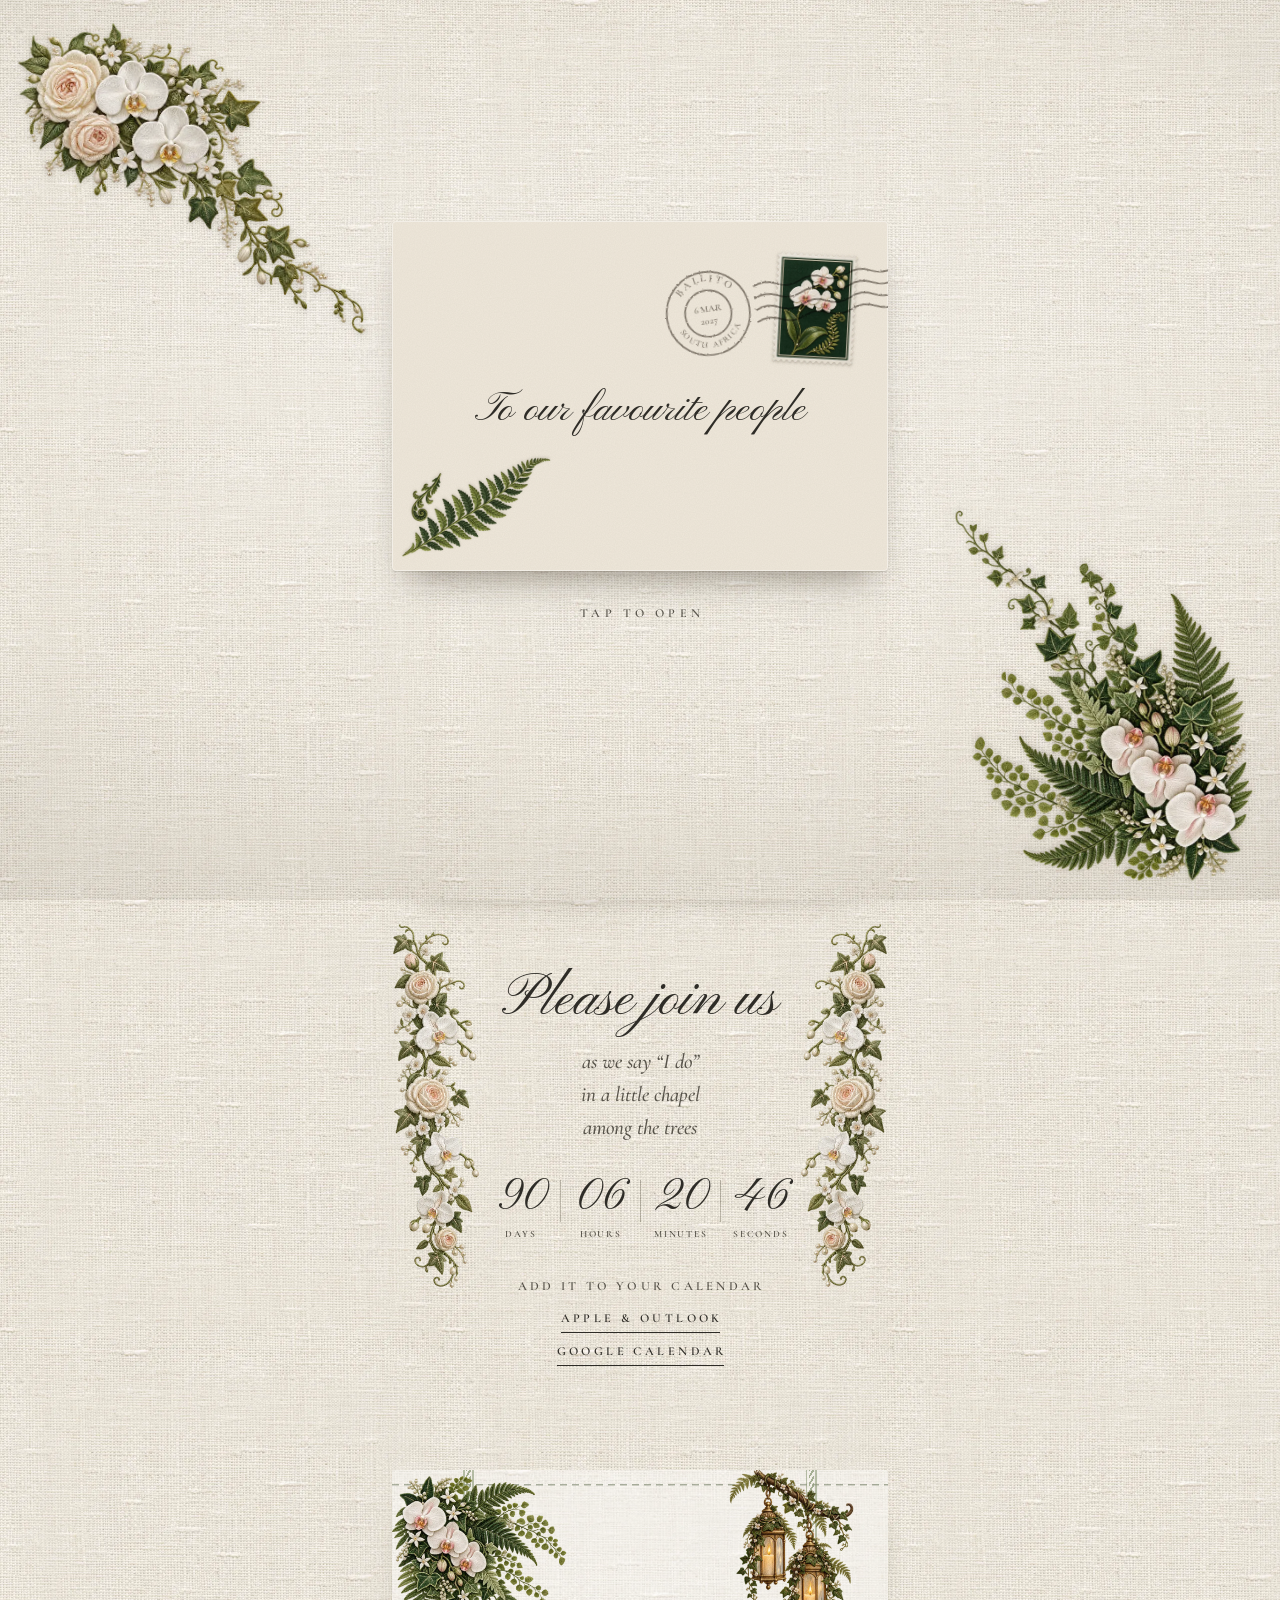
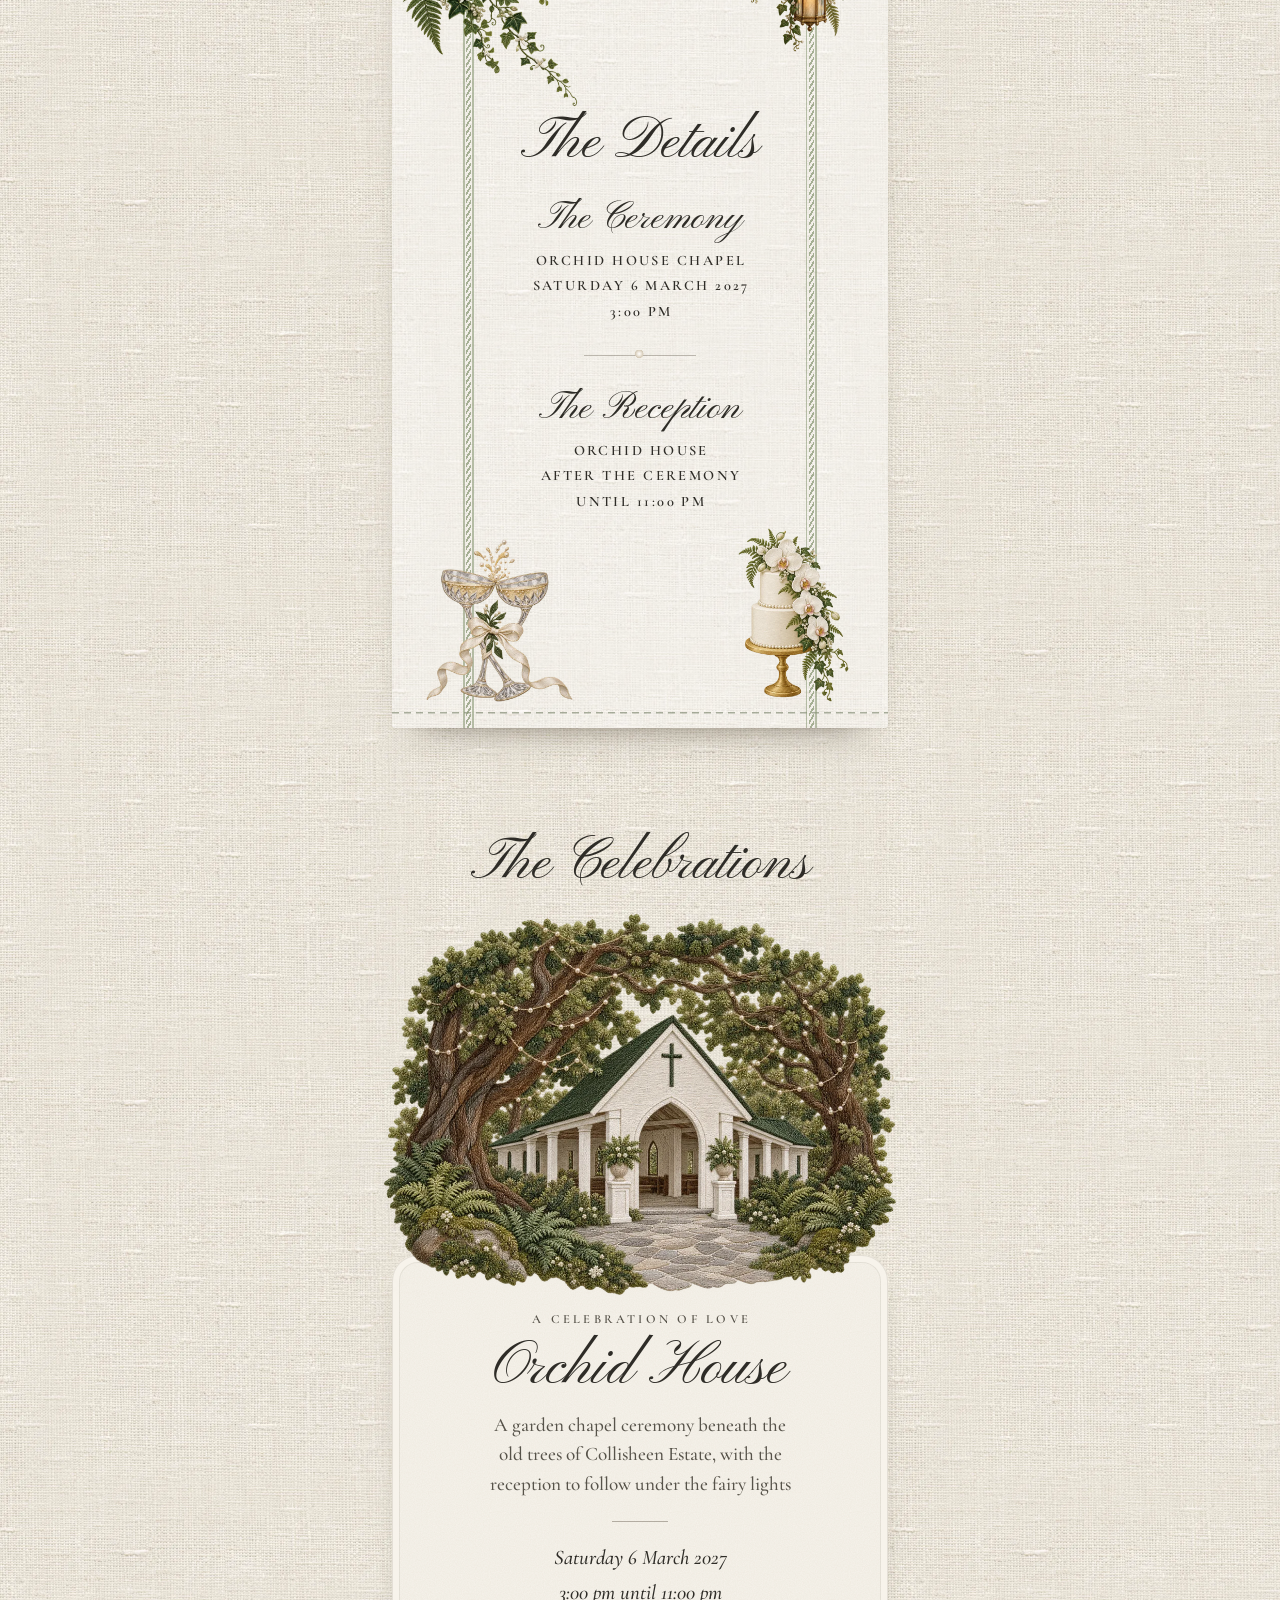
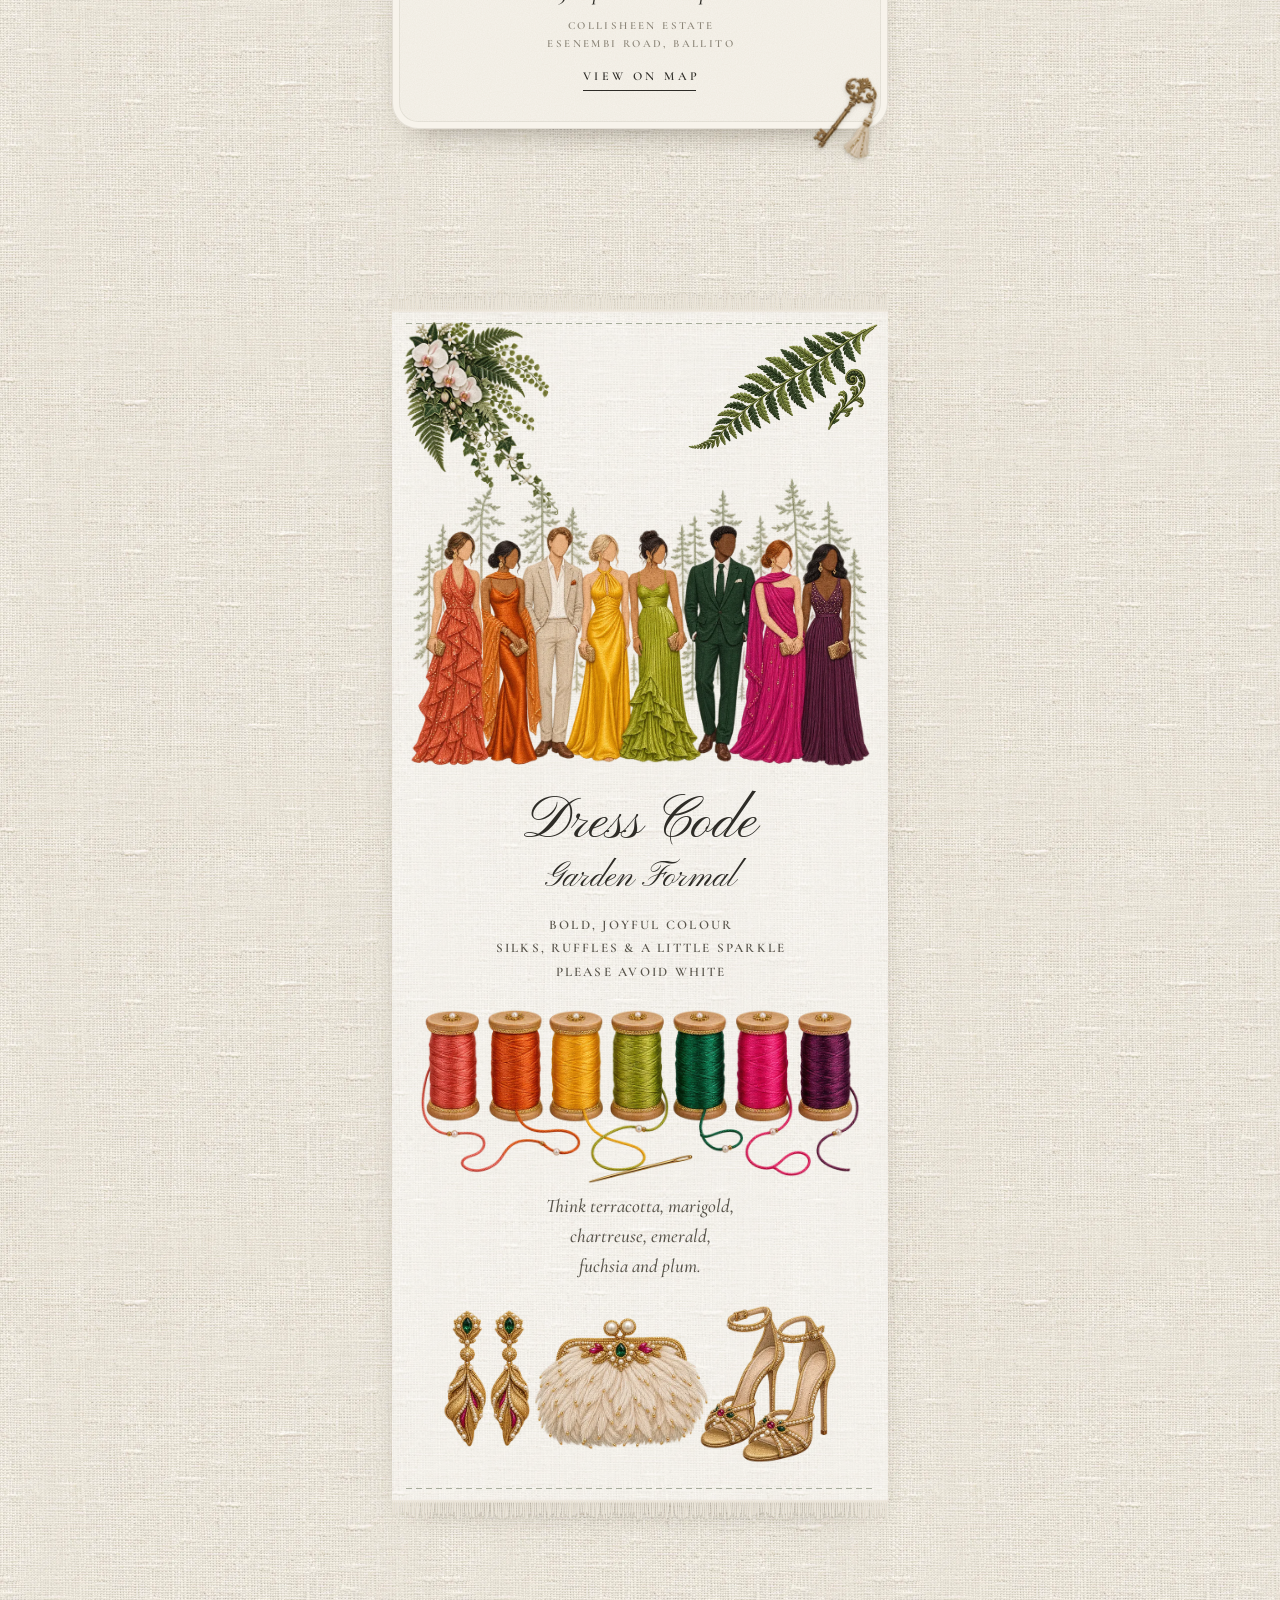
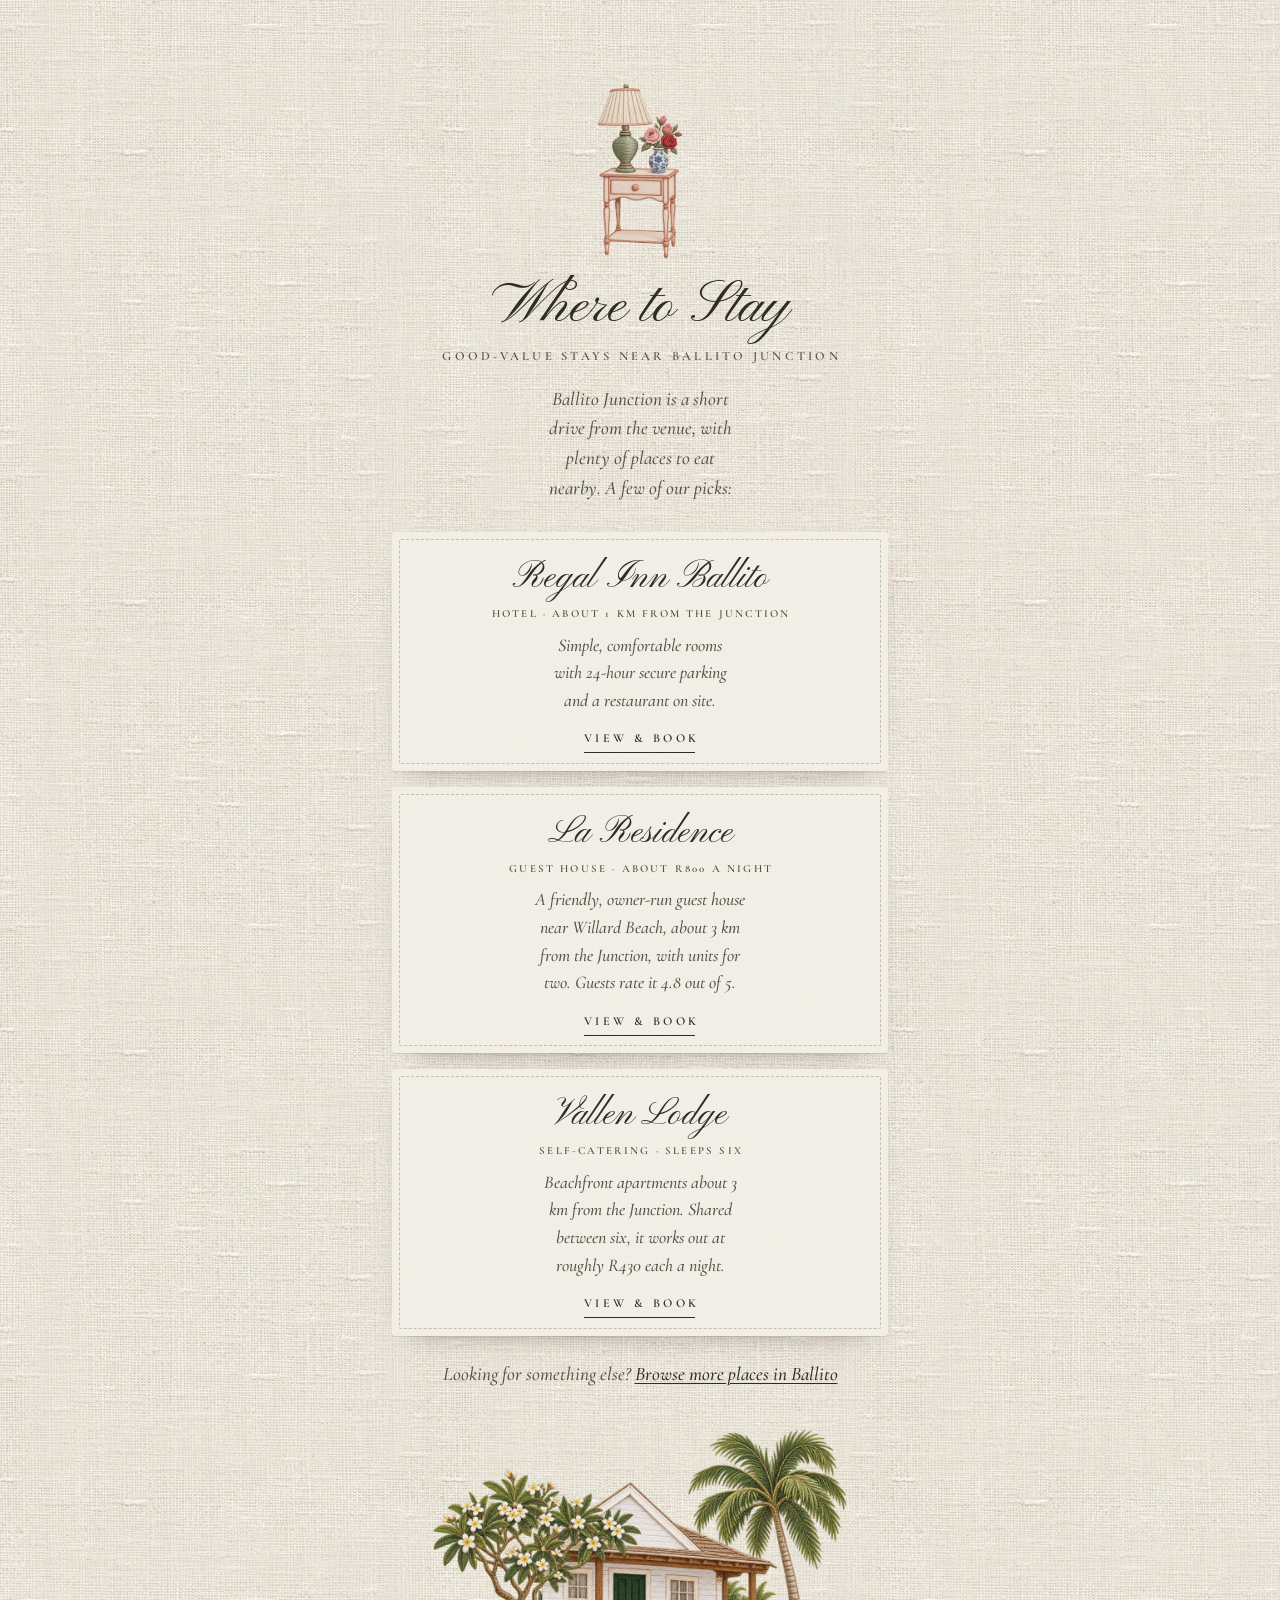
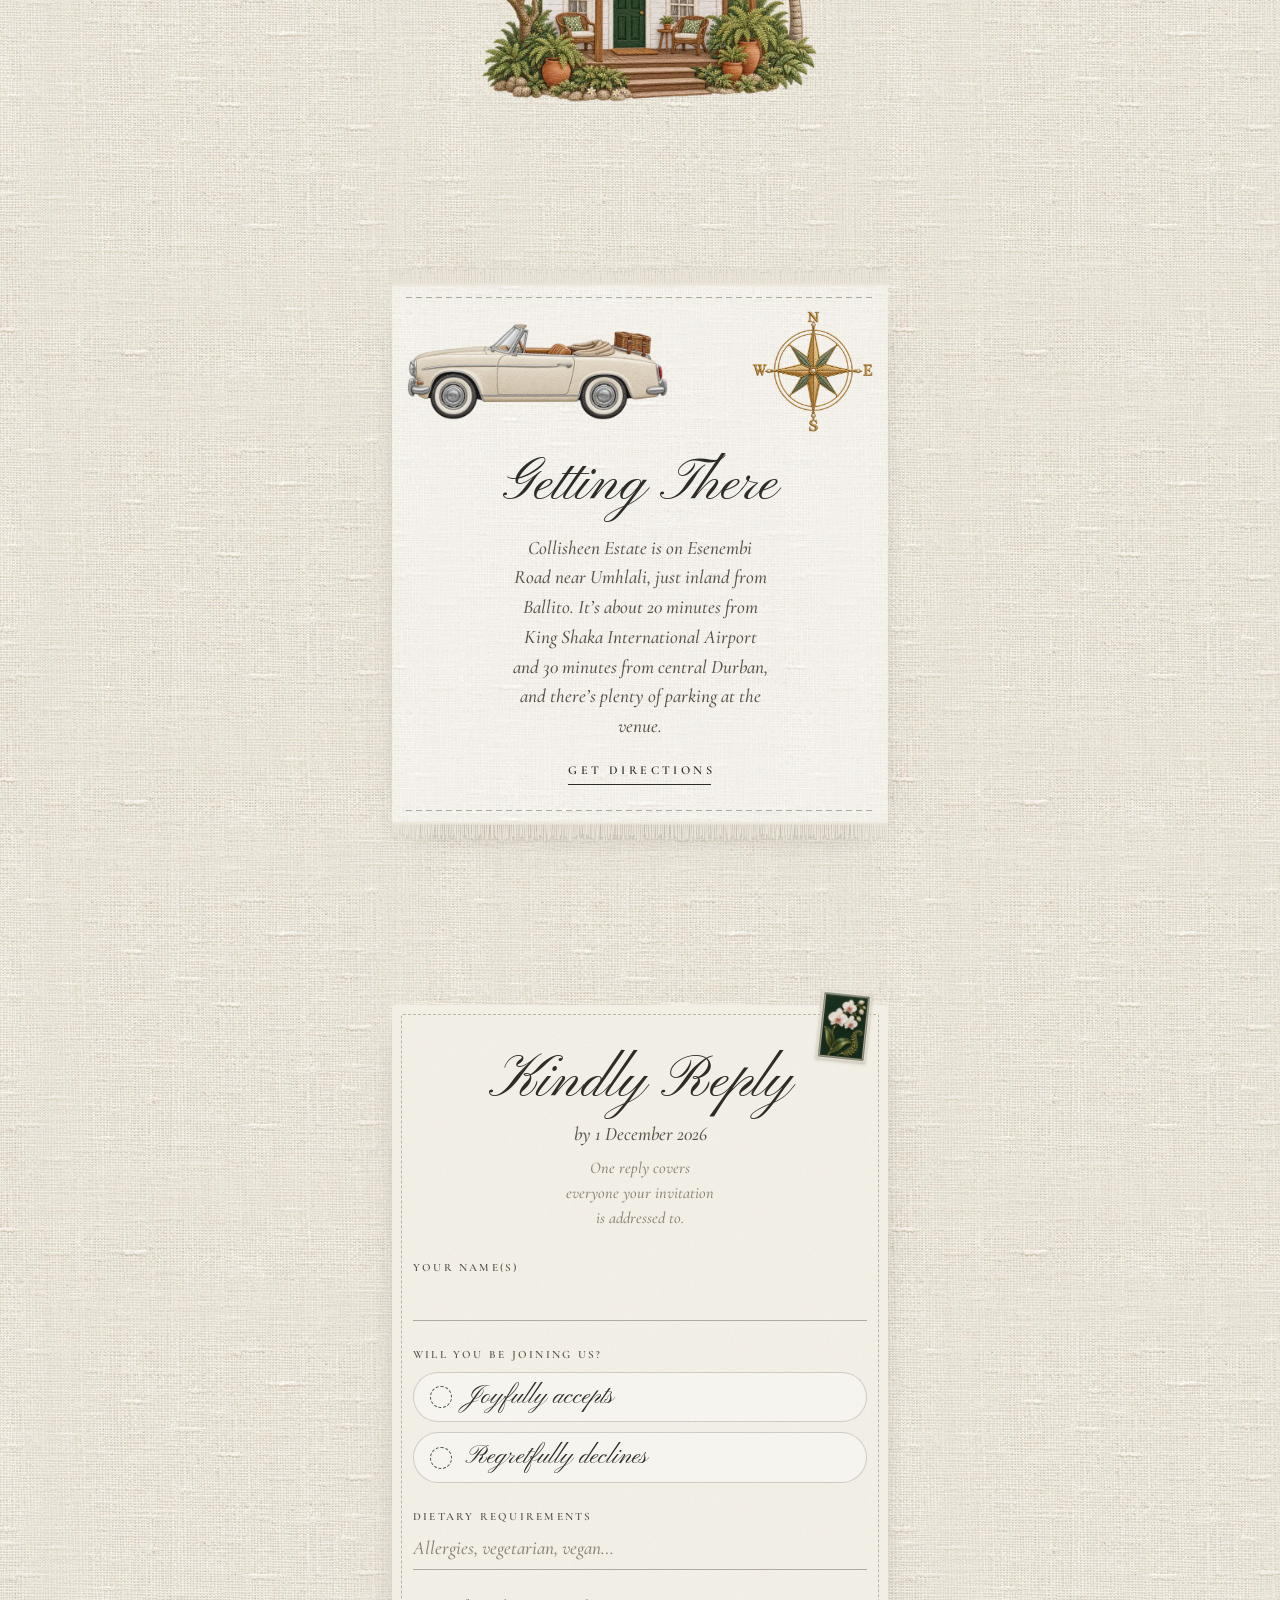
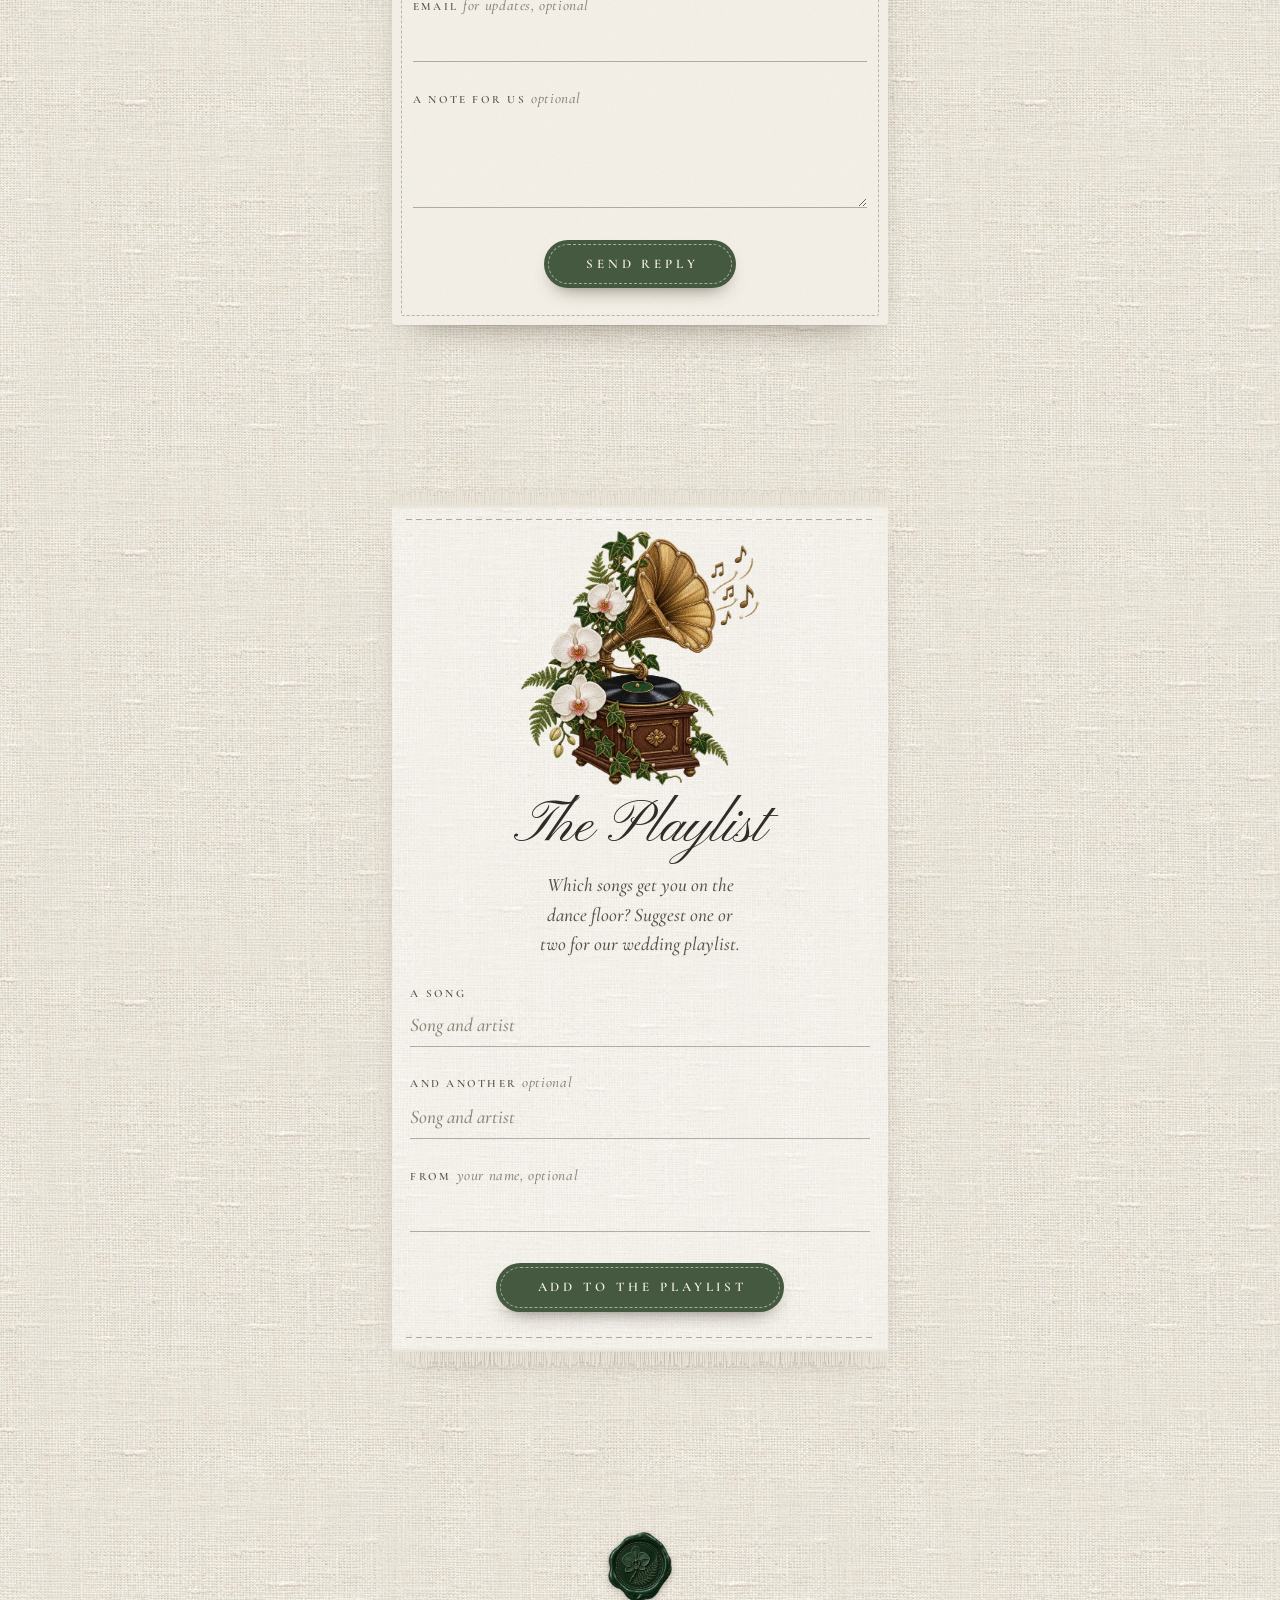
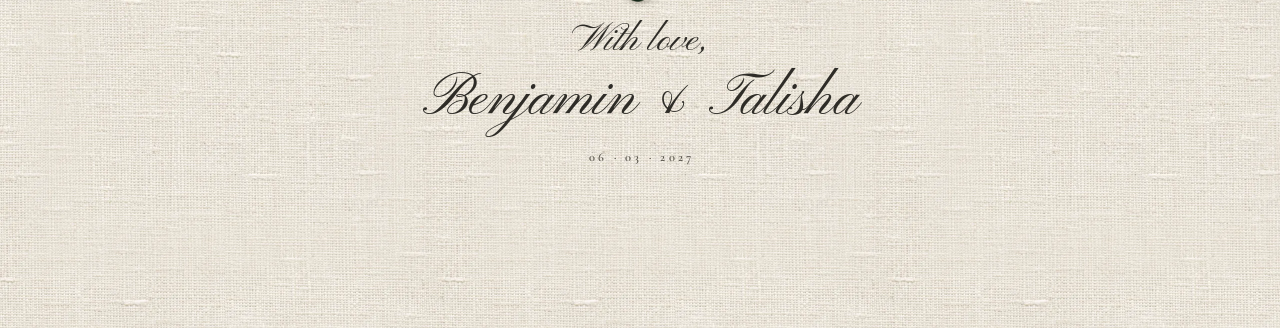
==== commit 82e46293: "RSVP by 1 December, no plus-ones, playlist card, 11pm finish - RSVP card: reply-by date, one reply p" ====
--- a/site/index.html
+++ b/site/index.html
@@ -178,7 +178,7 @@
       <span class="pearl-rule" aria-hidden="true"></span>
       <div class="event">
         <h3 class="script-sub">The Reception</h3>
-        <p class="lines"><span>Orchid House</span><span>Collisheen Estate</span><span>To follow</span></p>
+        <p class="lines"><span>Orchid House</span><span>After the ceremony</span><span>Until 11:00 pm</span></p>
       </div>
 
       <img class="motif details-bl" src="assets/champagne.webp" width="520" height="579" alt="" loading="lazy" decoding="async">
@@ -196,7 +196,7 @@
       <h3 class="venue-name">Orchid House</h3>
       <p class="venue-desc">A garden chapel ceremony beneath the old trees of Collisheen Estate, with the reception to follow under the fairy lights</p>
       <span class="rule" aria-hidden="true"></span>
-      <p class="venue-when"><span>Saturday 6 March 2027</span><span>3:00 pm</span></p>
+      <p class="venue-when"><span>Saturday 6 March 2027</span><span>3:00 pm until 11:00 pm</span></p>
       <p class="venue-address"><span>Collisheen Estate</span><span>Esenembi Road, Ballito</span></p>
       <a class="text-link" href="https://www.google.com/maps/search/?api=1&amp;query=Collisheen%20Estate%20Ballito" target="_blank" rel="noopener">View on map</a>
       <img class="venue-key" src="assets/key.webp" width="257" height="360" alt="" loading="lazy" decoding="async">
@@ -274,13 +274,16 @@
     <div class="reply-card">
       <img class="reply-stamp" src="assets/stamp.webp" width="300" height="408" alt="" loading="lazy" decoding="async">
       <h2 class="script-title" id="rsvp-title">Kindly Reply</h2>
-      <p class="reply-by">Please let us know if you can make it</p>
+      <p class="reply-by">by 1 December 2026</p>
+      <p class="reply-note">One reply covers everyone your invitation is addressed to.</p>
 
       <!-- Replies go to Formspree. The backup address is split in two so
            spam bots don't harvest it; guests only see it if sending fails. -->
       <form class="rsvp-form" id="rsvp-form" action="https://formspree.io/f/mkjogwgd" method="POST" data-fallback-user="benrodrigues05" data-fallback-domain="gmail.com">
         <input class="hp" type="text" name="_gotcha" id="rsvp-gotcha" tabindex="-1" autocomplete="off" aria-hidden="true">
         <input type="hidden" name="_subject" id="rsvp-subject" value="Wedding RSVP">
+        <input type="hidden" name="form" value="RSVP">
+        <input type="hidden" name="invitation" class="invitation-field" value="">
 
         <div class="field">
           <label for="rsvp-name">Your name(s)</label>
@@ -297,20 +300,8 @@
 
         <div class="if-attending">
           <div class="field">
-            <label for="rsvp-guests">How many of you?</label>
-            <select id="rsvp-guests" name="guests">
-              <option>1</option><option>2</option><option>3</option><option>4</option>
-            </select>
-          </div>
-
-          <div class="field">
             <label for="rsvp-diet">Dietary requirements</label>
             <input id="rsvp-diet" name="dietary" type="text" placeholder="Allergies, vegetarian, vegan…">
-          </div>
-
-          <div class="field">
-            <label for="rsvp-song">A song that gets you dancing</label>
-            <input id="rsvp-song" name="song" type="text">
           </div>
         </div>
 
@@ -334,7 +325,52 @@
         <img class="done-seal" src="assets/seal.webp" width="360" height="391" alt="">
         <p class="script-title done-title">Thank you, <span id="done-name"></span></p>
         <p class="lede" id="done-message"></p>
+        <a class="text-link" id="done-playlist" href="#playlist" hidden>Add a song to the playlist</a>
         <button class="text-link text-button" type="button" id="rsvp-edit">Change my reply</button>
+      </div>
+    </div>
+  </section>
+
+
+  <!-- ============ 9. THE PLAYLIST (fringed napkin) ============ -->
+  <section class="playlist" id="playlist" aria-labelledby="playlist-title">
+    <div class="napkin napkin--playlist">
+      <img class="motif gramophone" src="assets/gramophone.webp" width="640" height="683" alt="" loading="lazy" decoding="async">
+      <h2 class="script-title" id="playlist-title">The Playlist</h2>
+      <p class="lede">Which songs get you on the dance floor? Suggest one or two for our wedding playlist.</p>
+
+      <form class="rsvp-form playlist-form" id="playlist-form" action="https://formspree.io/f/mkjogwgd" method="POST" data-fallback-user="benrodrigues05" data-fallback-domain="gmail.com">
+        <input class="hp" type="text" name="_gotcha" id="playlist-gotcha" tabindex="-1" autocomplete="off" aria-hidden="true">
+        <input type="hidden" name="_subject" id="playlist-subject" value="Song request">
+        <input type="hidden" name="form" value="Playlist">
+        <input type="hidden" name="invitation" class="invitation-field" value="">
+
+        <div class="field">
+          <label for="song-1">A song</label>
+          <input id="song-1" name="song_1" type="text" placeholder="Song and artist" required aria-describedby="song-1-error">
+          <p class="field-error" id="song-1-error" hidden></p>
+        </div>
+
+        <div class="field">
+          <label for="song-2">And another <span class="optional">optional</span></label>
+          <input id="song-2" name="song_2" type="text" placeholder="Song and artist">
+        </div>
+
+        <div class="field">
+          <label for="song-name">From <span class="optional">your name, optional</span></label>
+          <input id="song-name" name="name" type="text" autocomplete="name">
+        </div>
+
+        <div class="form-problem" id="playlist-problem" role="alert" hidden></div>
+
+        <button class="send" type="submit" id="playlist-submit"><span id="playlist-submit-label">Add to the playlist</span></button>
+        <p class="preview-note" id="playlist-preview-note" hidden>Preview only. Suggestions aren&rsquo;t sent anywhere until the inbox is connected.</p>
+      </form>
+
+      <div class="reply-done" id="playlist-done" tabindex="-1" hidden>
+        <p class="script-title done-title">Added to the playlist</p>
+        <p class="lede" id="playlist-done-message"></p>
+        <button class="text-link text-button" type="button" id="playlist-again">Suggest another</button>
       </div>
     </div>
   </section>
--- a/site/styles.css
+++ b/site/styles.css
@@ -833,7 +833,15 @@
   rotate: 6deg;
   filter: drop-shadow(0 1px 1.5px rgba(var(--shadow), .25));
 }
-.reply-by { margin: .3rem 0 1.8rem; font-style: italic; color: var(--ink-soft); }
+.reply-by { margin: .3rem 0 .4rem; font-style: italic; color: var(--ink-soft); }
+.reply-note {
+  max-width: 26ch;
+  margin: 0 auto 1.8rem;
+  font-size: 1.02rem;
+  font-style: italic;
+  text-wrap: balance;
+  color: var(--ink-faint);
+}
 
 .rsvp-form {
   display: grid;
@@ -1005,6 +1013,12 @@
 .done-seal { width: 84px; filter: drop-shadow(0 2px 3px rgba(var(--shadow), .3)); }
 .done-title { margin-top: .3rem; }
 .reply-done .lede { max-width: 26ch; }
+
+
+/* --- 9. the playlist --- */
+.playlist .gramophone { width: 58%; max-width: 15rem; margin: -.6rem auto .6rem; }
+.playlist .lede { max-width: 28ch; margin-block: .7rem 1.6rem; }
+.playlist .reply-done { padding-block: .4rem .2rem; }
 
 
 /* --- closing --- */
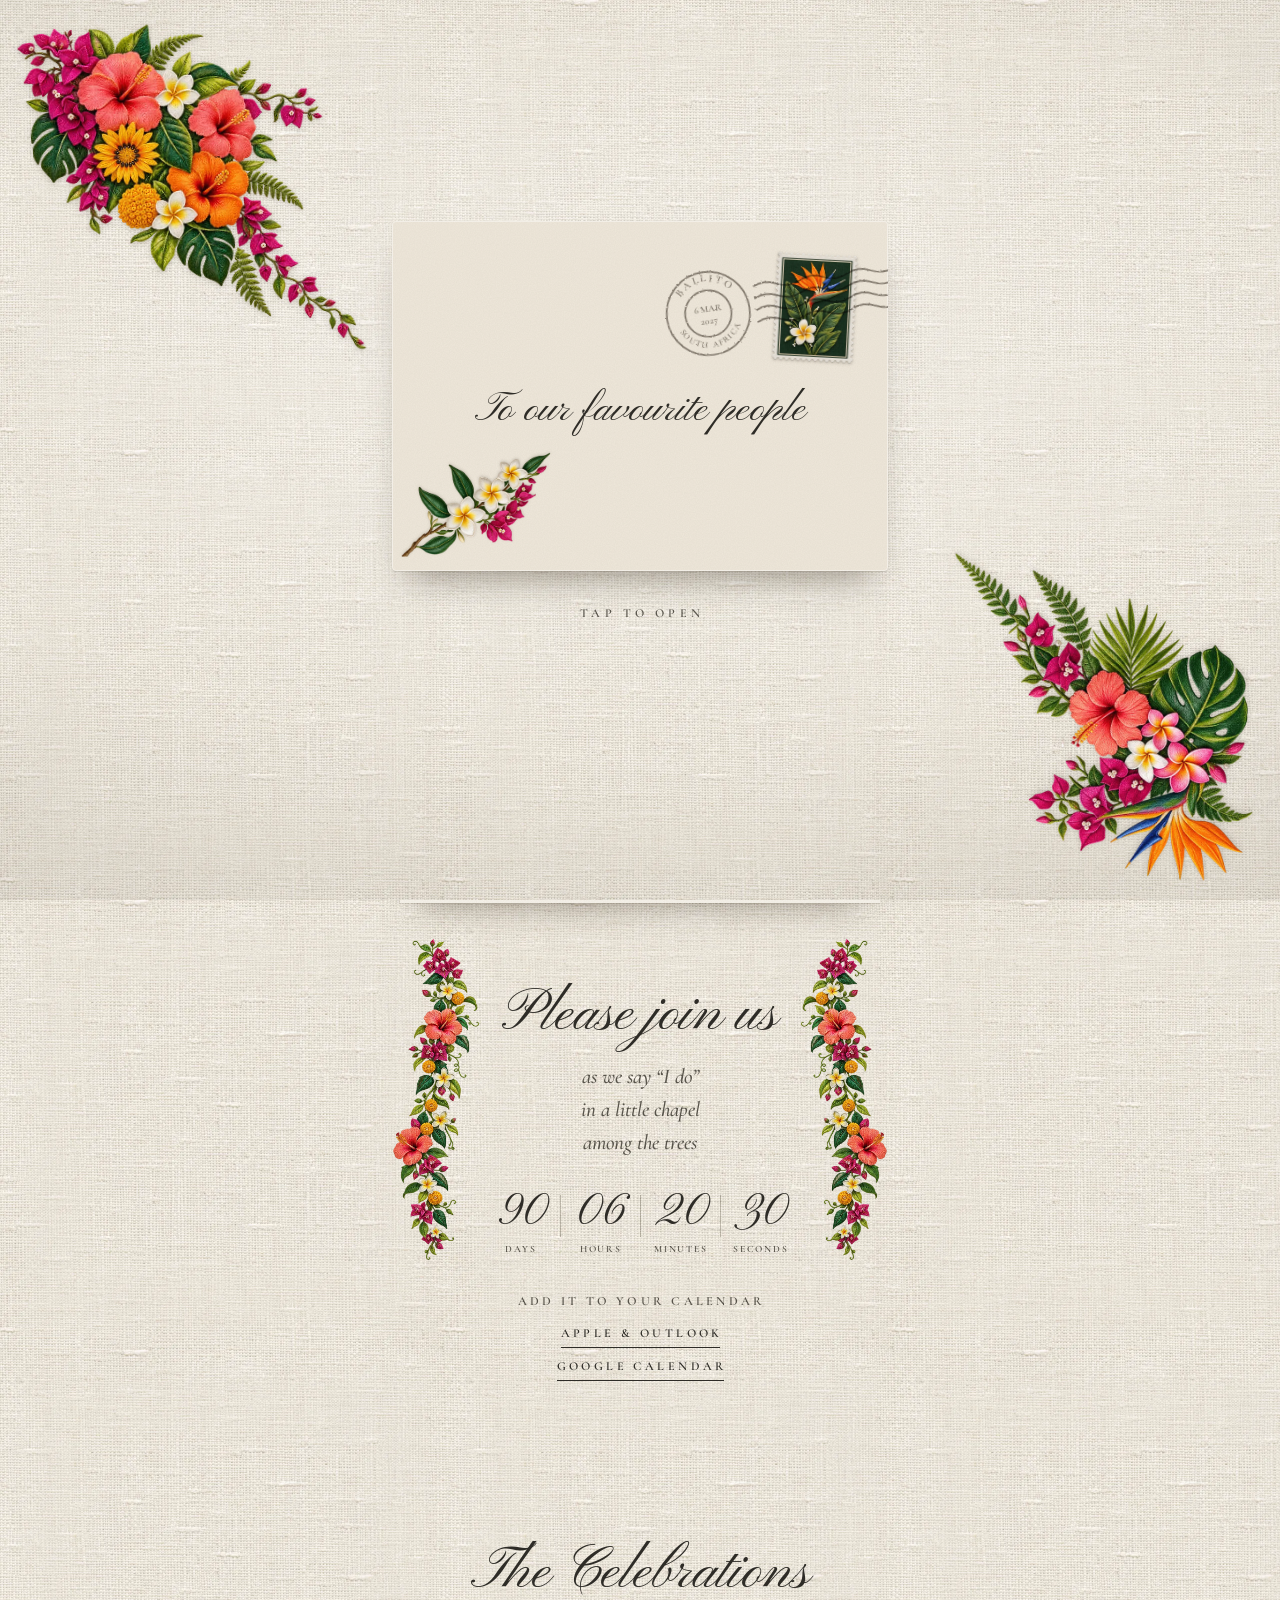
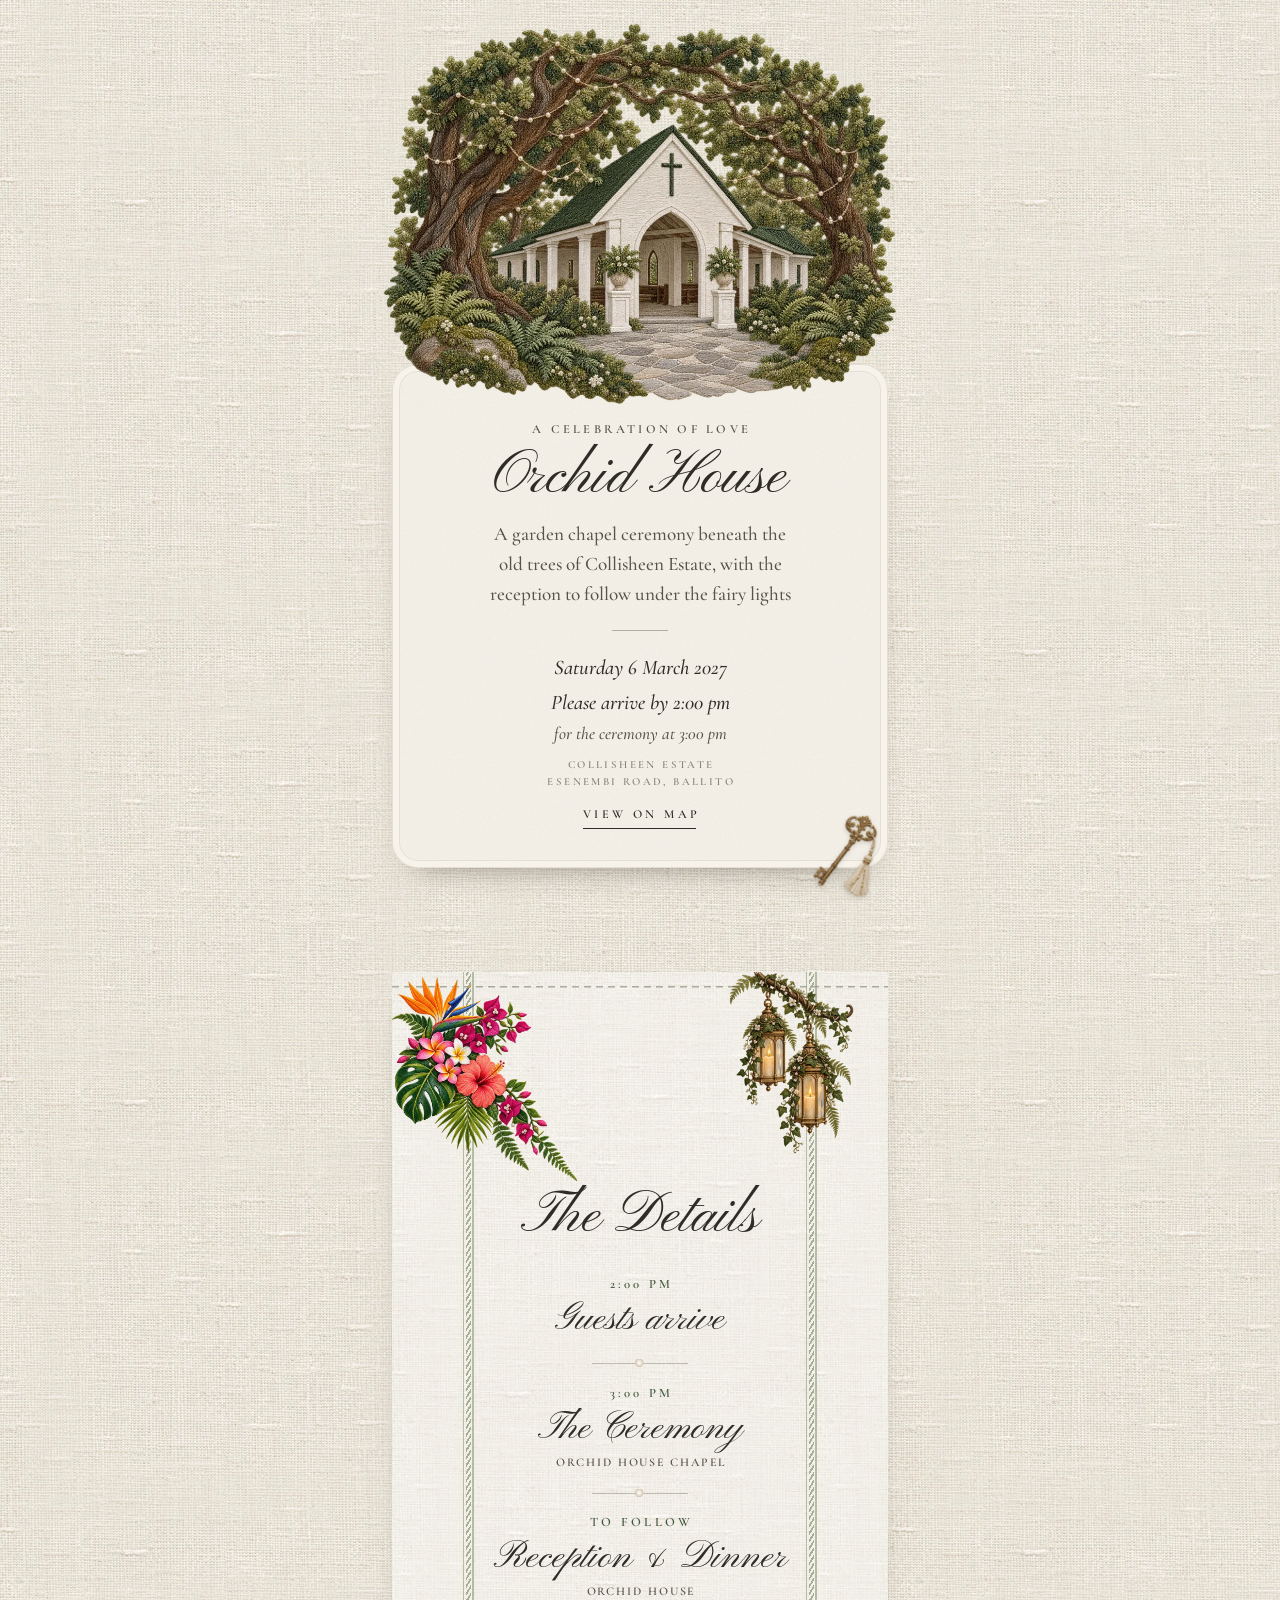
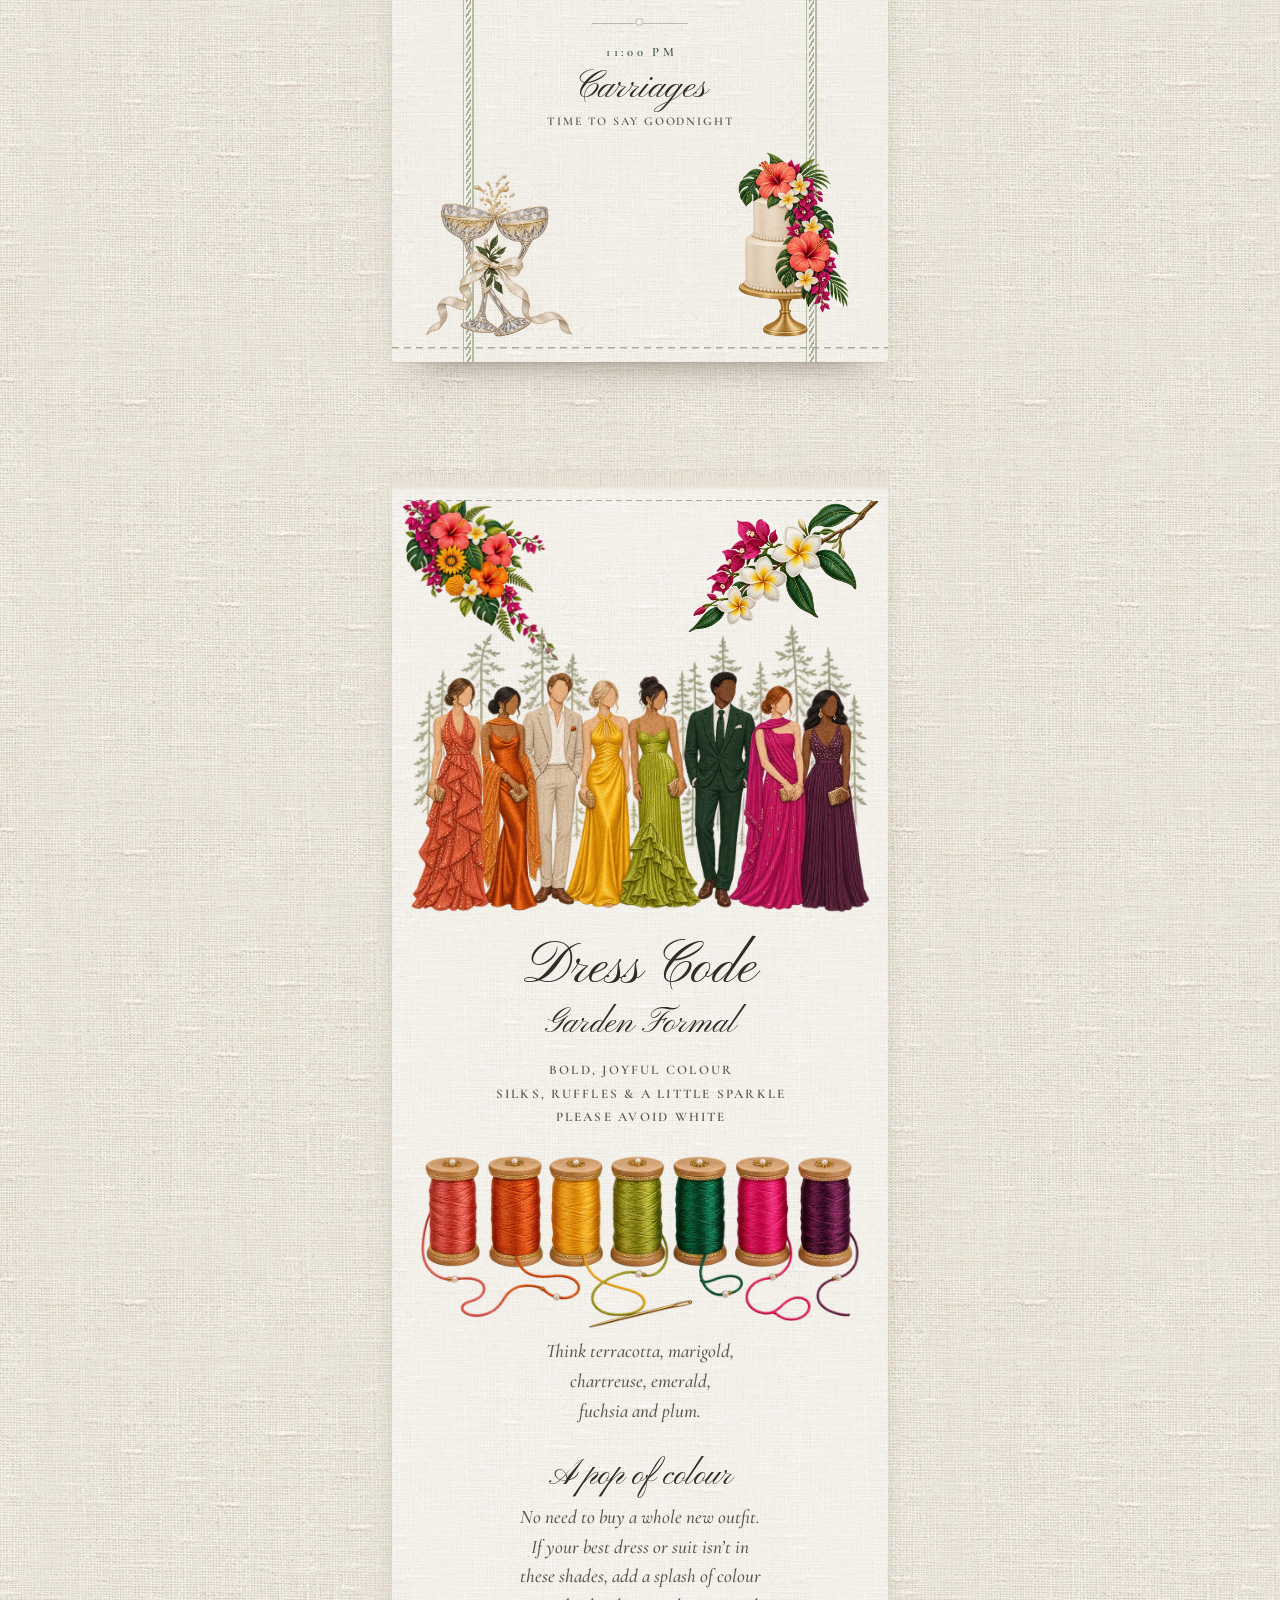
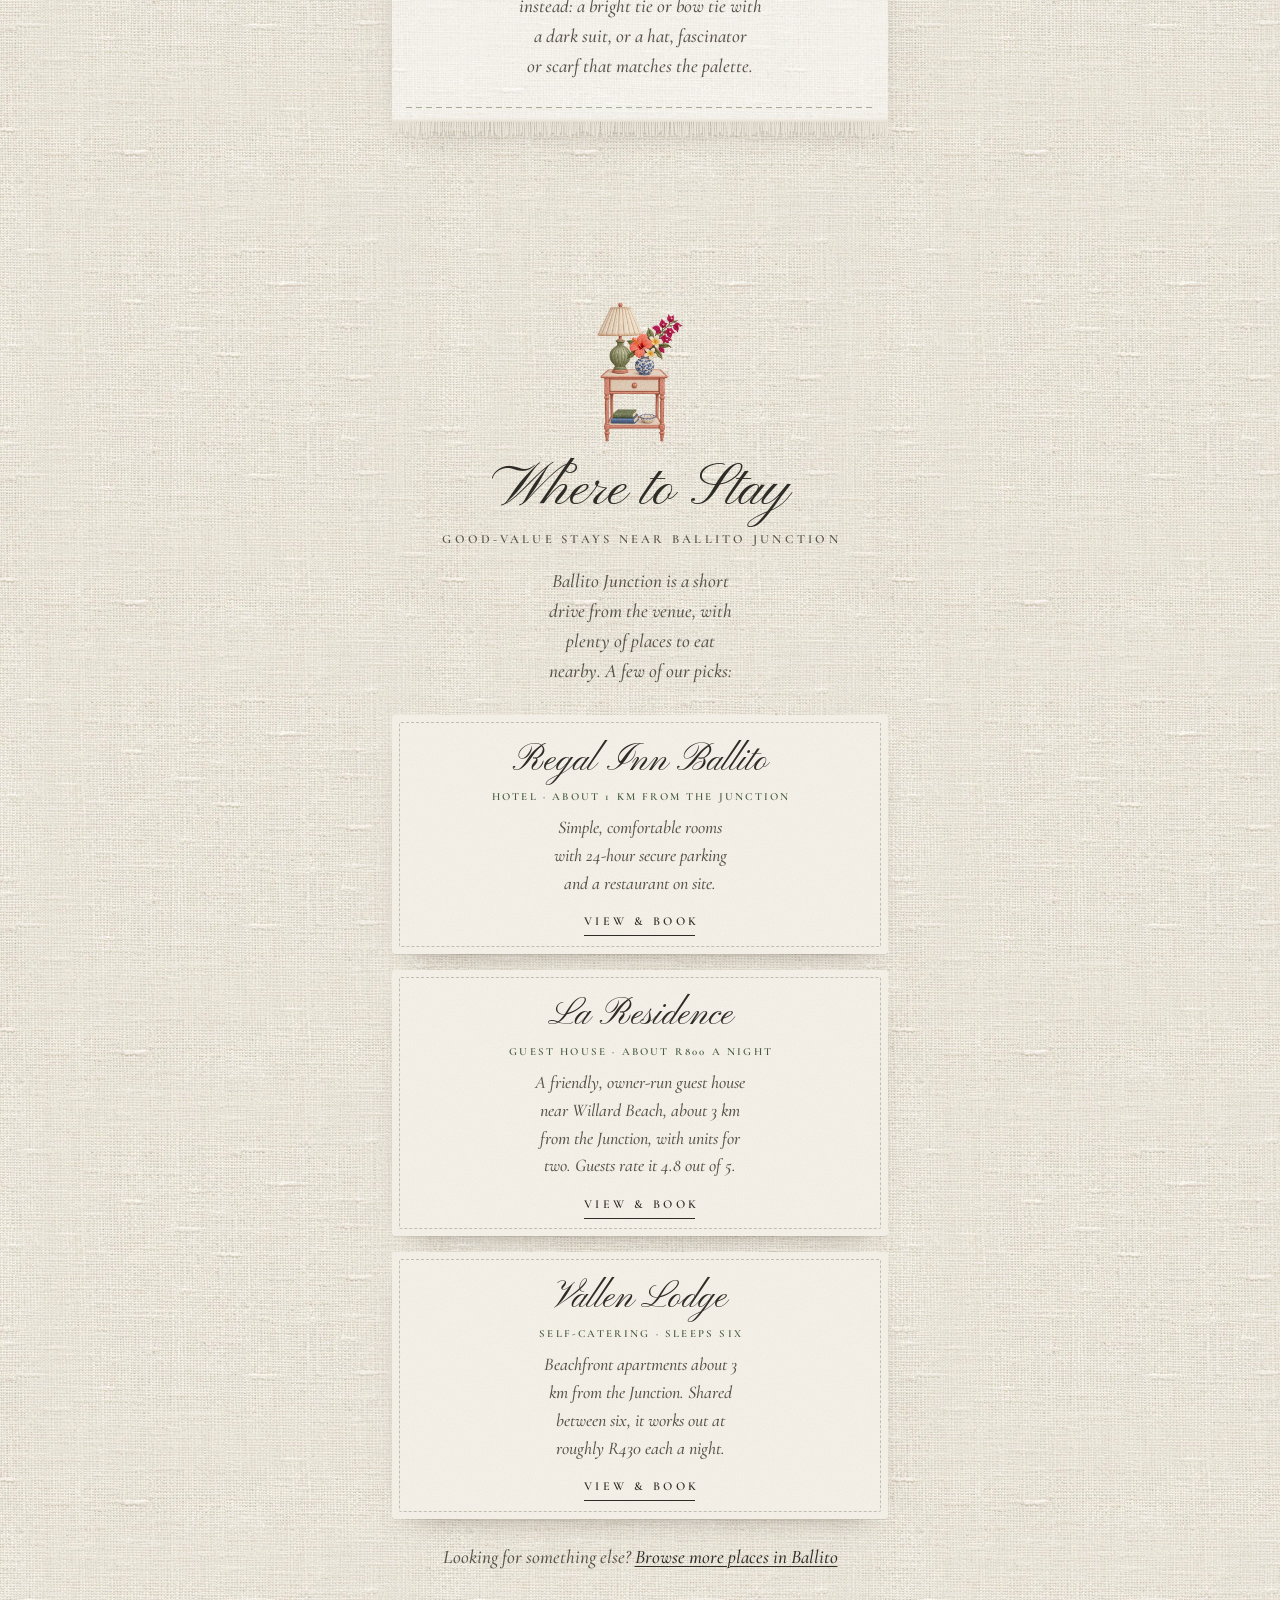
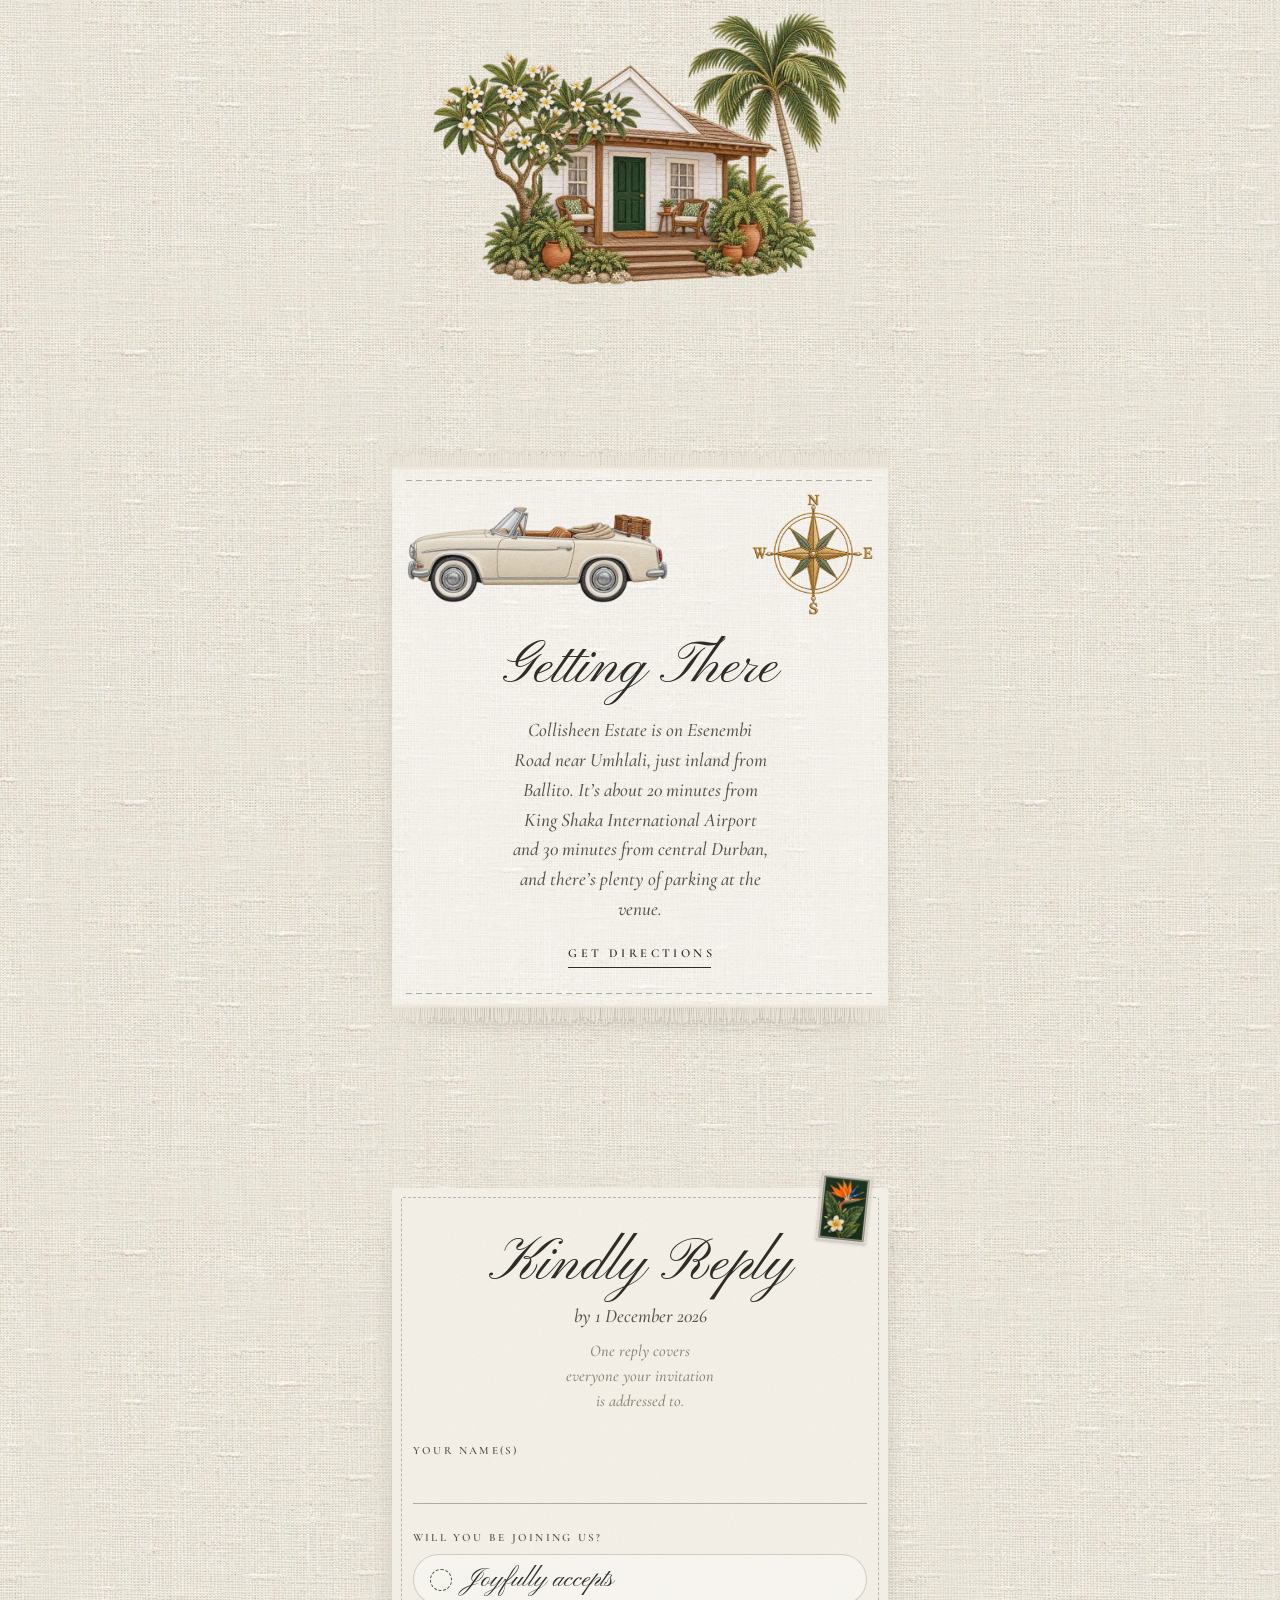
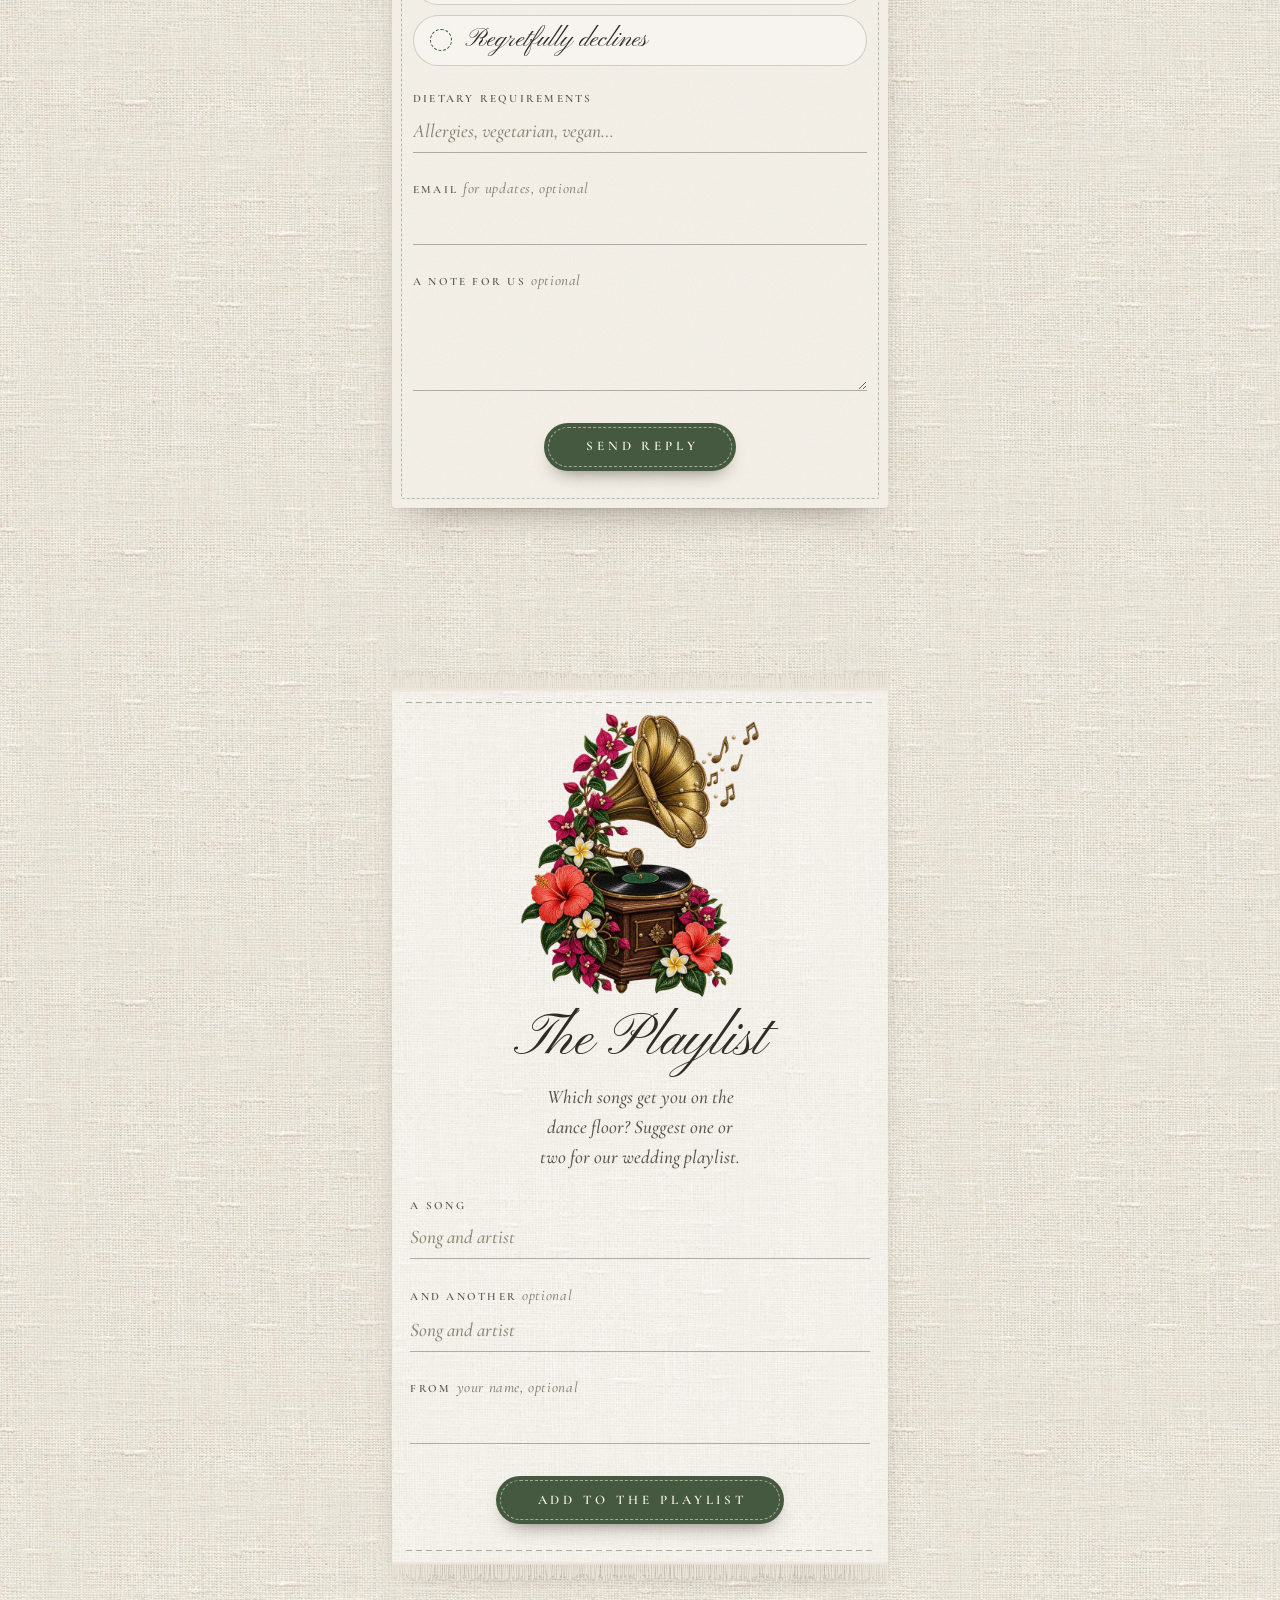
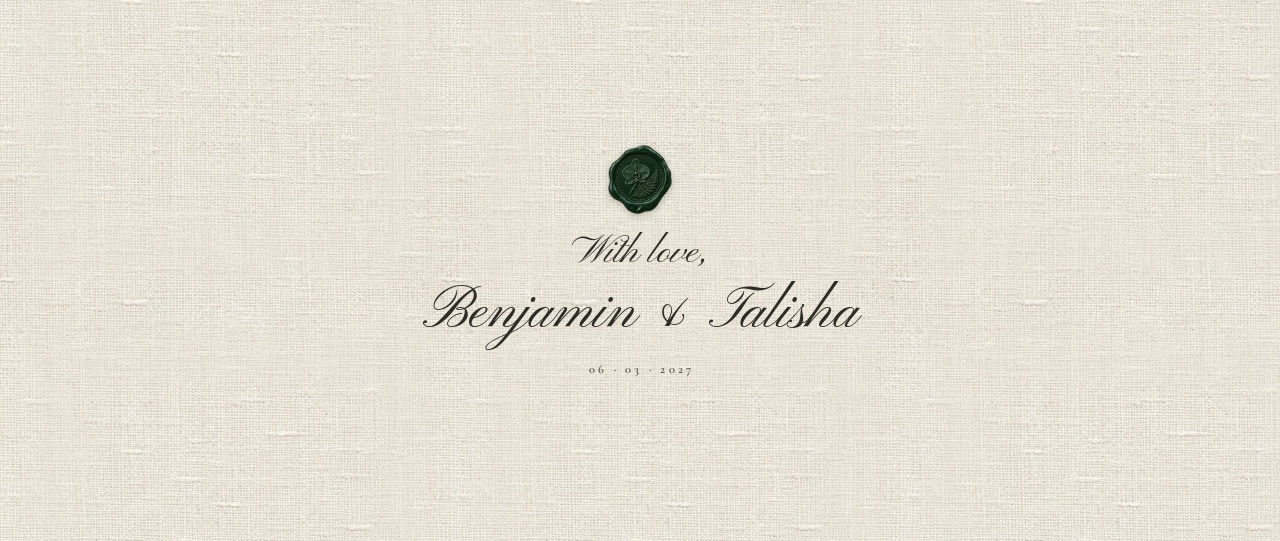
==== commit c0ff4a33: "Coastal flowers, 2pm arrival, running order, pop of colour - Every floral piece redrawn in bright co" ====
--- a/site/index.html
+++ b/site/index.html
@@ -47,8 +47,8 @@
 <!-- ============ THE ENVELOPE (shown first, opened by script.js) ============ -->
 <div class="scene" id="scene">
   <div class="scene-vignette" id="scene-vignette"></div>
-  <img class="scene-sprig scene-sprig--top" src="assets/florals-corner.webp" width="640" height="637" alt="">
-  <img class="scene-sprig scene-sprig--bottom" src="assets/fern-spray.webp" width="680" height="846" alt="">
+  <img class="scene-sprig scene-sprig--top" src="assets/coastal-corner.webp" width="640" height="667" alt="">
+  <img class="scene-sprig scene-sprig--bottom" src="assets/coastal-spray.webp" width="680" height="748" alt="">
 
   <div class="envelope" id="envelope" aria-hidden="true">
     <div class="env-back is-hidden" id="env-back">
@@ -78,7 +78,7 @@
     </div>
 
     <div class="env-front" id="env-front">
-      <img class="env-stamp" src="assets/stamp.webp" width="300" height="408" alt="">
+      <img class="env-stamp" src="assets/stamp.webp" width="300" height="398" alt="">
       <svg class="env-postmark" viewBox="0 0 200 80" focusable="false">
         <defs>
           <path id="pm-top" d="M 13 40 A 27 27 0 0 1 67 40"/>
@@ -106,7 +106,7 @@
         </g>
       </svg>
       <p class="env-to"><span class="env-recipient" id="recipient">To our favourite people</span></p>
-      <img class="env-sprig" src="assets/fern-frond.webp" width="720" height="477" alt="">
+      <img class="env-sprig" src="assets/coastal-sprig.webp" width="720" height="501" alt="">
     </div>
   </div>
 
@@ -119,8 +119,8 @@
 <!-- Wide screens only: the same sprigs as on the envelope's table, so the
      page keeps the setting once the letter is open. -->
 <div class="table-decor" id="table-decor" aria-hidden="true">
-  <img class="table-sprig table-sprig--top" src="assets/florals-corner.webp" width="640" height="637" alt="">
-  <img class="table-sprig table-sprig--bottom" src="assets/fern-spray.webp" width="680" height="846" alt="">
+  <img class="table-sprig table-sprig--top" src="assets/coastal-corner.webp" width="640" height="667" alt="">
+  <img class="table-sprig table-sprig--bottom" src="assets/coastal-spray.webp" width="680" height="748" alt="">
 </div>
 
 <main class="suite" id="invitation">
@@ -129,7 +129,7 @@
   <header class="hero" id="top">
     <article class="hero-card" id="hero-card" tabindex="-1">
       <p class="eyebrow">The wedding of</p>
-      <img class="hero-arch" src="assets/hero-arch.webp" width="997" height="1497" alt="Benjamin and Talisha in a black-and-white photograph, framed by an embroidered stone arch of roses, orchids and hanging pearls">
+      <img class="hero-arch" src="assets/hero-arch.webp" width="974" height="1499" alt="Benjamin and Talisha in a black-and-white photograph, framed by an embroidered stone arch of bougainvillea, hibiscus and frangipani">
       <h1 class="names">Benjamin <span class="amp">&amp;</span> Talisha</h1>
       <p class="hero-date">Saturday · 6 March 2027</p>
       <p class="hero-place">Collisheen Estate · Ballito</p>
@@ -139,8 +139,8 @@
 
   <!-- ============ 2. INVITATION + COUNTDOWN ============ -->
   <section class="families" id="invite" aria-labelledby="invite-title">
-    <img class="garland garland--left" src="assets/florals-vertical.webp" width="289" height="1200" alt="" loading="lazy" decoding="async">
-    <img class="garland garland--right" src="assets/florals-vertical.webp" width="289" height="1200" alt="" loading="lazy" decoding="async">
+    <img class="garland garland--left" src="assets/coastal-garland.webp" width="327" height="1200" alt="" loading="lazy" decoding="async">
+    <img class="garland garland--right" src="assets/coastal-garland.webp" width="327" height="1200" alt="" loading="lazy" decoding="async">
 
     <h2 class="script-title" id="invite-title">Please join us</h2>
     <p class="lede invite-lede">as we say &ldquo;I do&rdquo; in a little chapel among the trees</p>
@@ -158,36 +158,13 @@
       <p class="caps">Add it to your calendar</p>
       <p class="calendar-links">
         <a class="text-link" href="assets/wedding.ics">Apple &amp; Outlook</a>
-        <a class="text-link" href="https://calendar.google.com/calendar/render?action=TEMPLATE&amp;text=Benjamin%20%26%20Talisha%27s%20Wedding&amp;dates=20270306T130000Z%2F20270306T210000Z&amp;location=Orchid%20House%2C%20Collisheen%20Estate%2C%20Esenembi%20Road%2C%20Ballito&amp;details=Ceremony%20at%203pm%20in%20the%20chapel%20at%20Orchid%20House%2C%20with%20the%20reception%20to%20follow.%20https%3A%2F%2Fbenrodrigues05.github.io%2Frodrigues-wedding%2F" target="_blank" rel="noopener">Google Calendar</a>
+        <a class="text-link" href="https://calendar.google.com/calendar/render?action=TEMPLATE&amp;text=Benjamin%20%26%20Talisha%27s%20Wedding&amp;dates=20270306T120000Z%2F20270306T210000Z&amp;location=Orchid%20House%2C%20Collisheen%20Estate%2C%20Esenembi%20Road%2C%20Ballito&amp;details=Please%20arrive%20by%202pm.%20Ceremony%20at%203pm%20in%20the%20chapel%20at%20Orchid%20House%2C%20reception%20to%20follow%20until%2011pm.%20https%3A%2F%2Fbenrodrigues05.github.io%2Frodrigues-wedding%2F" target="_blank" rel="noopener">Google Calendar</a>
       </p>
     </div>
   </section>
 
 
-  <!-- ============ 3. THE DETAILS (striped linen) ============ -->
-  <section class="details" id="details" aria-labelledby="details-title">
-    <div class="details-panel">
-      <img class="motif details-tl" src="assets/fern-spray.webp" width="680" height="846" alt="" loading="lazy" decoding="async">
-      <img class="motif details-tr" src="assets/lanterns.webp" width="434" height="640" alt="" loading="lazy" decoding="async">
-      <h2 class="script-title details-title" id="details-title">The Details</h2>
-
-      <div class="event">
-        <h3 class="script-sub">The Ceremony</h3>
-        <p class="lines"><span>Orchid House Chapel</span><span>Saturday 6 March 2027</span><span>3:00 pm</span></p>
-      </div>
-      <span class="pearl-rule" aria-hidden="true"></span>
-      <div class="event">
-        <h3 class="script-sub">The Reception</h3>
-        <p class="lines"><span>Orchid House</span><span>After the ceremony</span><span>Until 11:00 pm</span></p>
-      </div>
-
-      <img class="motif details-bl" src="assets/champagne.webp" width="520" height="579" alt="" loading="lazy" decoding="async">
-      <img class="motif details-br" src="assets/cake.webp" width="409" height="640" alt="" loading="lazy" decoding="async">
-    </div>
-  </section>
-
-
-  <!-- ============ 4. THE VENUE ============ -->
+  <!-- ============ 3. THE CELEBRATIONS: where and when ============ -->
   <section class="celebrations" id="venue" aria-labelledby="venue-title">
     <h2 class="script-title" id="venue-title">The Celebrations</h2>
     <img class="motif chapel" src="assets/chapel.webp" width="1000" height="745" alt="An embroidered white chapel with a green roof beneath huge old trees strung with fairy lights" loading="lazy" decoding="async">
@@ -196,10 +173,46 @@
       <h3 class="venue-name">Orchid House</h3>
       <p class="venue-desc">A garden chapel ceremony beneath the old trees of Collisheen Estate, with the reception to follow under the fairy lights</p>
       <span class="rule" aria-hidden="true"></span>
-      <p class="venue-when"><span>Saturday 6 March 2027</span><span>3:00 pm until 11:00 pm</span></p>
+      <p class="venue-when"><span>Saturday 6 March 2027</span><span>Please arrive by 2:00 pm</span><span class="venue-when-small">for the ceremony at 3:00 pm</span></p>
       <p class="venue-address"><span>Collisheen Estate</span><span>Esenembi Road, Ballito</span></p>
       <a class="text-link" href="https://www.google.com/maps/search/?api=1&amp;query=Collisheen%20Estate%20Ballito" target="_blank" rel="noopener">View on map</a>
       <img class="venue-key" src="assets/key.webp" width="257" height="360" alt="" loading="lazy" decoding="async">
+    </div>
+  </section>
+
+
+  <!-- ============ 4. THE DETAILS: the running order (striped linen) ============ -->
+  <section class="details" id="details" aria-labelledby="details-title">
+    <div class="details-panel">
+      <img class="motif details-tl" src="assets/coastal-spray.webp" width="680" height="748" alt="" loading="lazy" decoding="async">
+      <img class="motif details-tr" src="assets/lanterns.webp" width="434" height="640" alt="" loading="lazy" decoding="async">
+      <h2 class="script-title details-title" id="details-title">The Details</h2>
+
+      <!-- TODO: reception and dinner times when confirmed -->
+      <ol class="timeline">
+        <li class="moment">
+          <p class="moment-time">2:00 pm</p>
+          <h3 class="script-sub">Guests arrive</h3>
+        </li>
+        <li class="moment">
+          <p class="moment-time">3:00 pm</p>
+          <h3 class="script-sub">The Ceremony</h3>
+          <p class="moment-note">Orchid House Chapel</p>
+        </li>
+        <li class="moment">
+          <p class="moment-time">To follow</p>
+          <h3 class="script-sub">Reception &amp; Dinner</h3>
+          <p class="moment-note">Orchid House</p>
+        </li>
+        <li class="moment">
+          <p class="moment-time">11:00 pm</p>
+          <h3 class="script-sub">Carriages</h3>
+          <p class="moment-note">Time to say goodnight</p>
+        </li>
+      </ol>
+
+      <img class="motif details-bl" src="assets/champagne.webp" width="520" height="579" alt="" loading="lazy" decoding="async">
+      <img class="motif details-br" src="assets/cake.webp" width="385" height="640" alt="" loading="lazy" decoding="async">
     </div>
   </section>
 
@@ -208,8 +221,8 @@
   <section class="dress" id="dress-code" aria-labelledby="dress-title">
     <div class="napkin">
       <div class="napkin-sprigs">
-        <img class="motif" src="assets/fern-spray.webp" width="680" height="846" alt="" loading="lazy" decoding="async">
-        <img class="motif" src="assets/fern-frond.webp" width="720" height="477" alt="" loading="lazy" decoding="async">
+        <img class="motif" src="assets/coastal-corner.webp" width="640" height="667" alt="" loading="lazy" decoding="async">
+        <img class="motif" src="assets/coastal-sprig.webp" width="720" height="501" alt="" loading="lazy" decoding="async">
       </div>
       <img class="motif guests" src="assets/guests.webp" width="1100" height="697" alt="Embroidered guests in terracotta, orange, marigold, chartreuse, fuchsia and plum gowns, and sand and forest-green suits" loading="lazy" decoding="async">
       <h2 class="script-title" id="dress-title">Dress Code</h2>
@@ -217,14 +230,17 @@
       <p class="lines lines--soft"><span>Bold, joyful colour</span><span>Silks, ruffles &amp; a little sparkle</span><span>Please avoid white</span></p>
       <img class="motif threads" src="assets/threads.webp" width="1000" height="396" alt="Spools of thread in terracotta, orange, marigold, chartreuse, emerald, fuchsia and plum" loading="lazy" decoding="async">
       <p class="palette-note">Think terracotta, marigold, chartreuse, emerald, fuchsia and plum.</p>
-      <img class="motif accessories" src="assets/accessories.webp" width="960" height="383" alt="" loading="lazy" decoding="async">
+      <div class="pop">
+        <p class="script-sub pop-title">A pop of colour</p>
+        <p class="pop-note">No need to buy a whole new outfit. If your best dress or suit isn&rsquo;t in these shades, add a splash of colour instead: a bright tie or bow tie with a dark suit, or a hat, fascinator or scarf that matches the palette.</p>
+      </div>
     </div>
   </section>
 
 
   <!-- ============ 6. WHERE TO STAY ============ -->
   <section class="stay" id="stay" aria-labelledby="stay-title">
-    <img class="motif nightstand" src="assets/nightstand.webp" width="235" height="480" alt="" loading="lazy" decoding="async">
+    <img class="motif nightstand" src="assets/nightstand.webp" width="295" height="480" alt="" loading="lazy" decoding="async">
     <h2 class="script-title" id="stay-title">Where to Stay</h2>
     <p class="caps">Good-value stays near Ballito Junction</p>
     <p class="lede">Ballito Junction is a short drive from the venue, with plenty of places to eat nearby. A few of our picks:</p>
@@ -272,7 +288,7 @@
   <!-- ============ 8. RSVP (reply card) ============ -->
   <section class="rsvp" id="rsvp" aria-labelledby="rsvp-title">
     <div class="reply-card">
-      <img class="reply-stamp" src="assets/stamp.webp" width="300" height="408" alt="" loading="lazy" decoding="async">
+      <img class="reply-stamp" src="assets/stamp.webp" width="300" height="398" alt="" loading="lazy" decoding="async">
       <h2 class="script-title" id="rsvp-title">Kindly Reply</h2>
       <p class="reply-by">by 1 December 2026</p>
       <p class="reply-note">One reply covers everyone your invitation is addressed to.</p>
@@ -335,7 +351,7 @@
   <!-- ============ 9. THE PLAYLIST (fringed napkin) ============ -->
   <section class="playlist" id="playlist" aria-labelledby="playlist-title">
     <div class="napkin napkin--playlist">
-      <img class="motif gramophone" src="assets/gramophone.webp" width="640" height="683" alt="" loading="lazy" decoding="async">
+      <img class="motif gramophone" src="assets/gramophone.webp" width="640" height="762" alt="" loading="lazy" decoding="async">
       <h2 class="script-title" id="playlist-title">The Playlist</h2>
       <p class="lede">Which songs get you on the dance floor? Suggest one or two for our wedding playlist.</p>
 
--- a/site/styles.css
+++ b/site/styles.css
@@ -626,13 +626,40 @@
   margin-top: .2rem;
   z-index: 1;
 }
-.event {
+.timeline {                    /* the running order of the day */
   grid-column: 1 / -1;
-  display: grid;
-  gap: .55rem;
-  margin-top: 1.3rem;
-}
-.details-panel .pearl-rule { grid-column: 1 / -1; margin-bottom: .3rem; }
+  margin: .6rem 0 0;
+  padding: 0;
+  list-style: none;
+}
+.moment {
+  display: grid;
+  justify-items: center;
+  gap: .2rem;
+  padding-block: 1.05rem;
+}
+.moment + .moment {            /* a pearl on a thread between moments */
+  padding-top: 1.6rem;
+  background:
+    radial-gradient(circle at 42% 38%, #fff 0, #F2ECE2 1.6px, #D3C8B5 4px, rgba(211, 200, 181, 0) 4.6px) 50% 0 / 10px 10px no-repeat,
+    linear-gradient(rgba(var(--shadow), .28), rgba(var(--shadow), .28)) 50% 4.5px / 6rem 1px no-repeat;
+}
+.moment-time {
+  margin: 0;
+  font: 600 .8rem/1.4 var(--font-serif);
+  letter-spacing: .26em;
+  padding-left: .26em;
+  text-transform: uppercase;
+  color: var(--sage-deep);
+}
+.moment-note {
+  margin: 0;
+  font: 600 .74rem/1.5 var(--font-serif);
+  letter-spacing: .16em;
+  padding-left: .16em;
+  text-transform: uppercase;
+  color: var(--ink-soft);
+}
 .details-bl {
   grid-column: 1;
   width: 66%;
@@ -679,6 +706,7 @@
   font-style: italic;
   font-size: 1.3rem;
 }
+.venue-when-small { font-size: 1.08rem; color: var(--ink-soft); }
 .venue-address {
   display: grid;
   margin: 0 0 .3rem;
@@ -746,7 +774,9 @@
   text-wrap: balance;
   color: var(--ink-soft);
 }
-.dress .accessories { width: 86%; margin: 1.5rem auto 0; }
+.pop { max-width: 30ch; margin: 1.9rem auto 0; }
+.pop-title { font-size: clamp(1.7rem, 7.4vw, 2.1rem); }
+.pop-note { margin: .45rem 0 0; font-style: italic; text-wrap: balance; color: var(--ink-soft); }
 
 
 /* --- 6. where to stay --- */
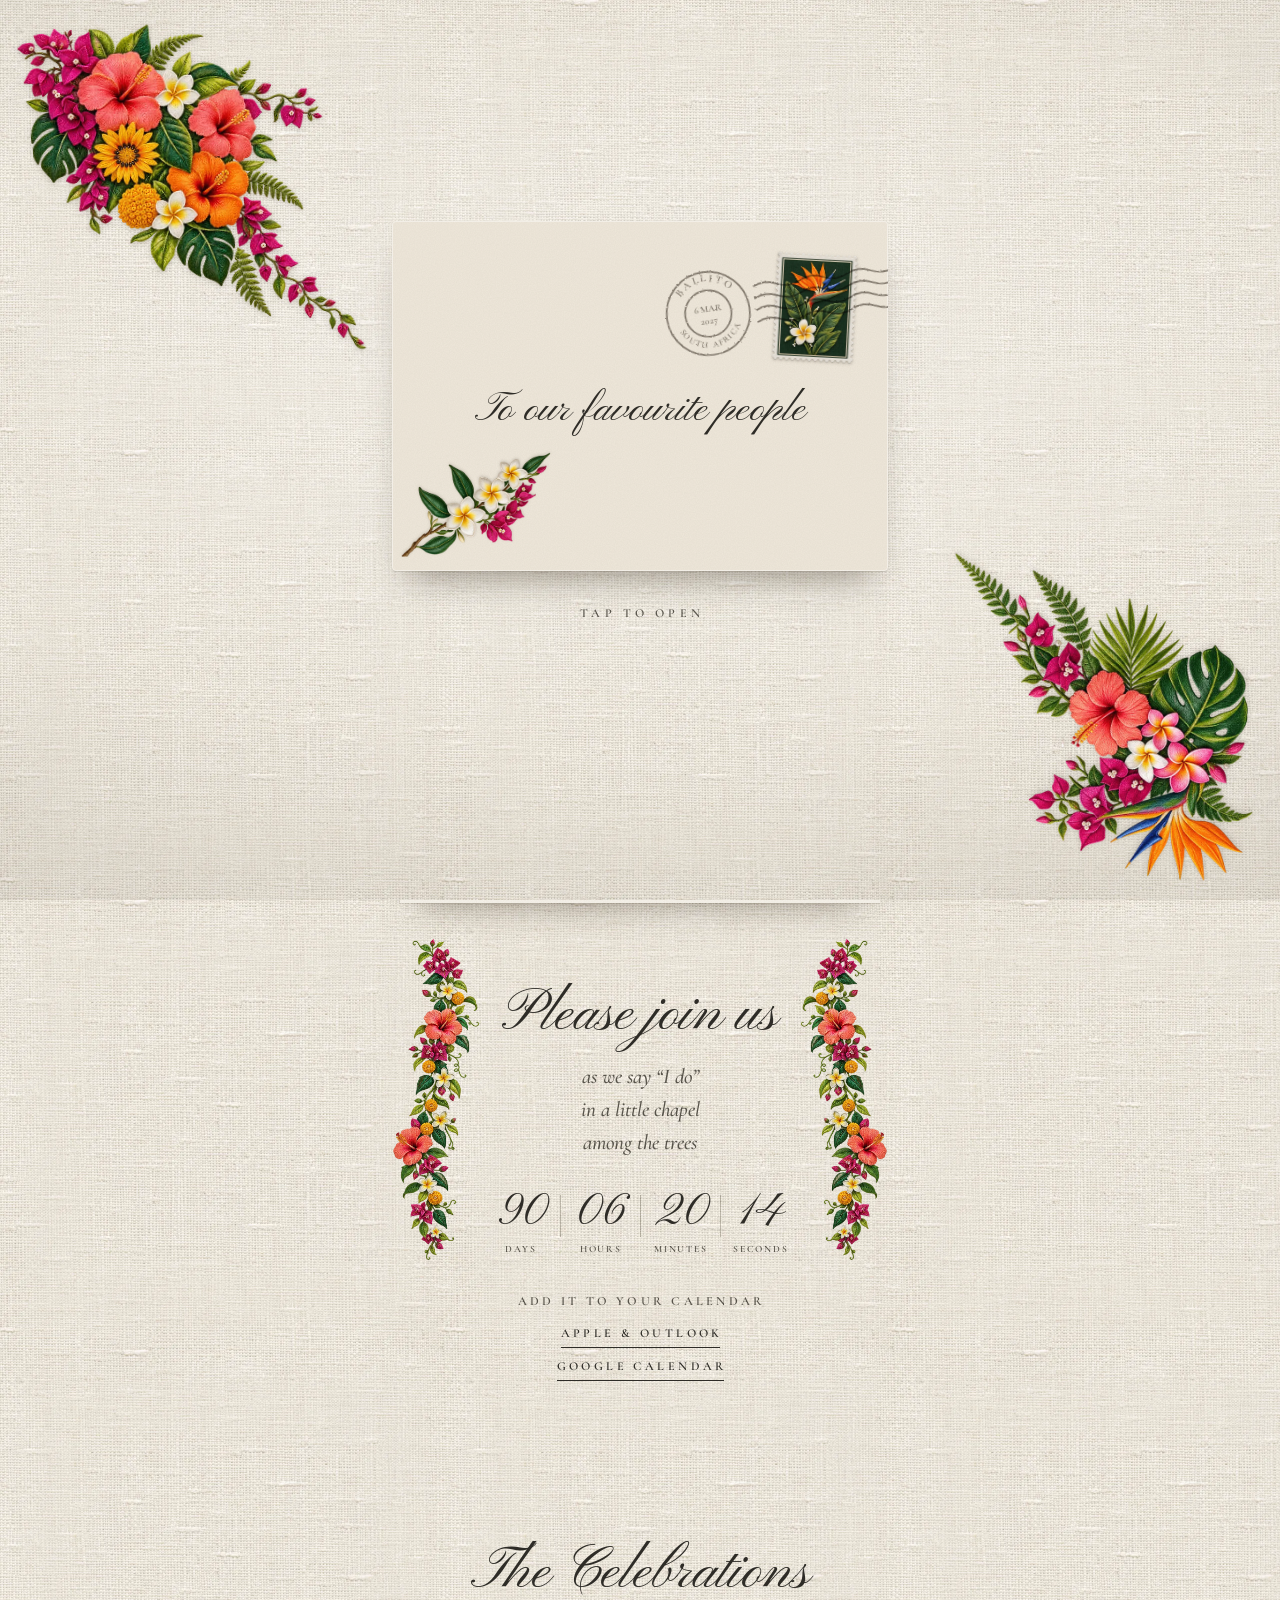
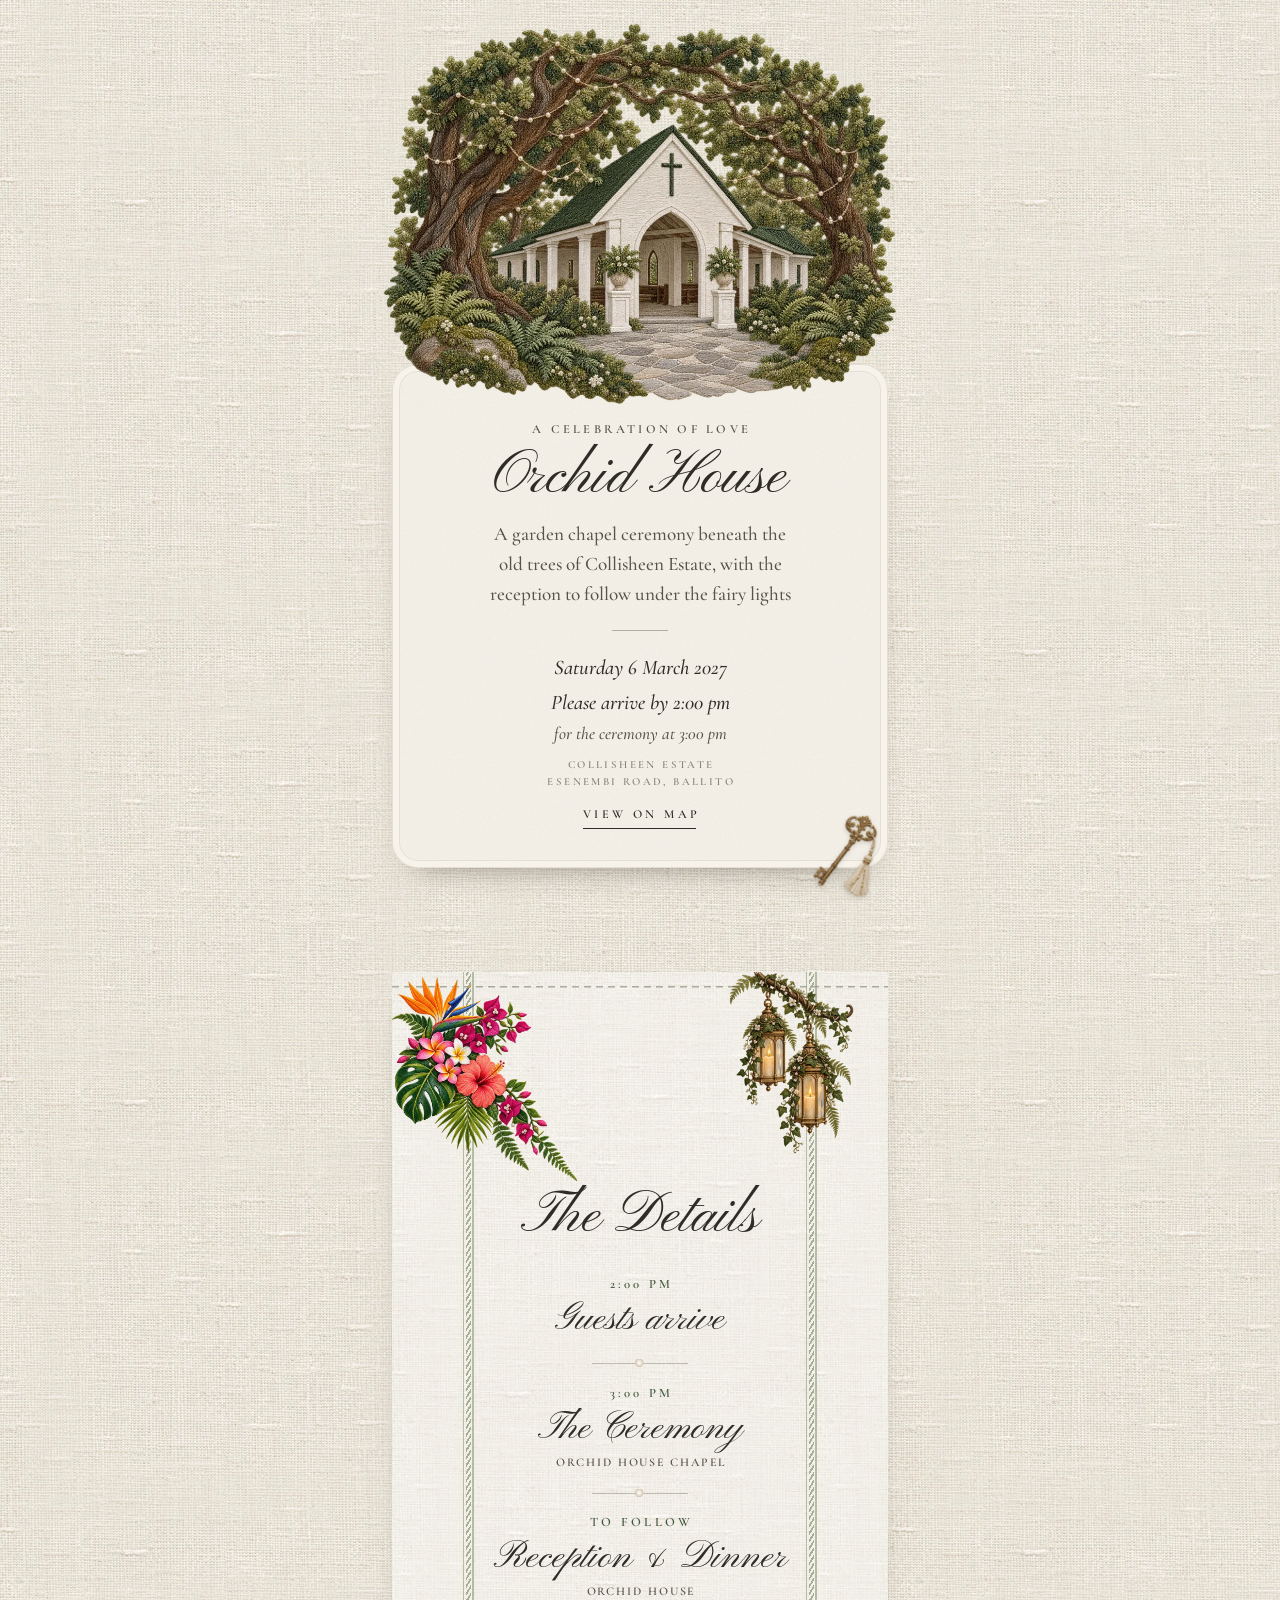
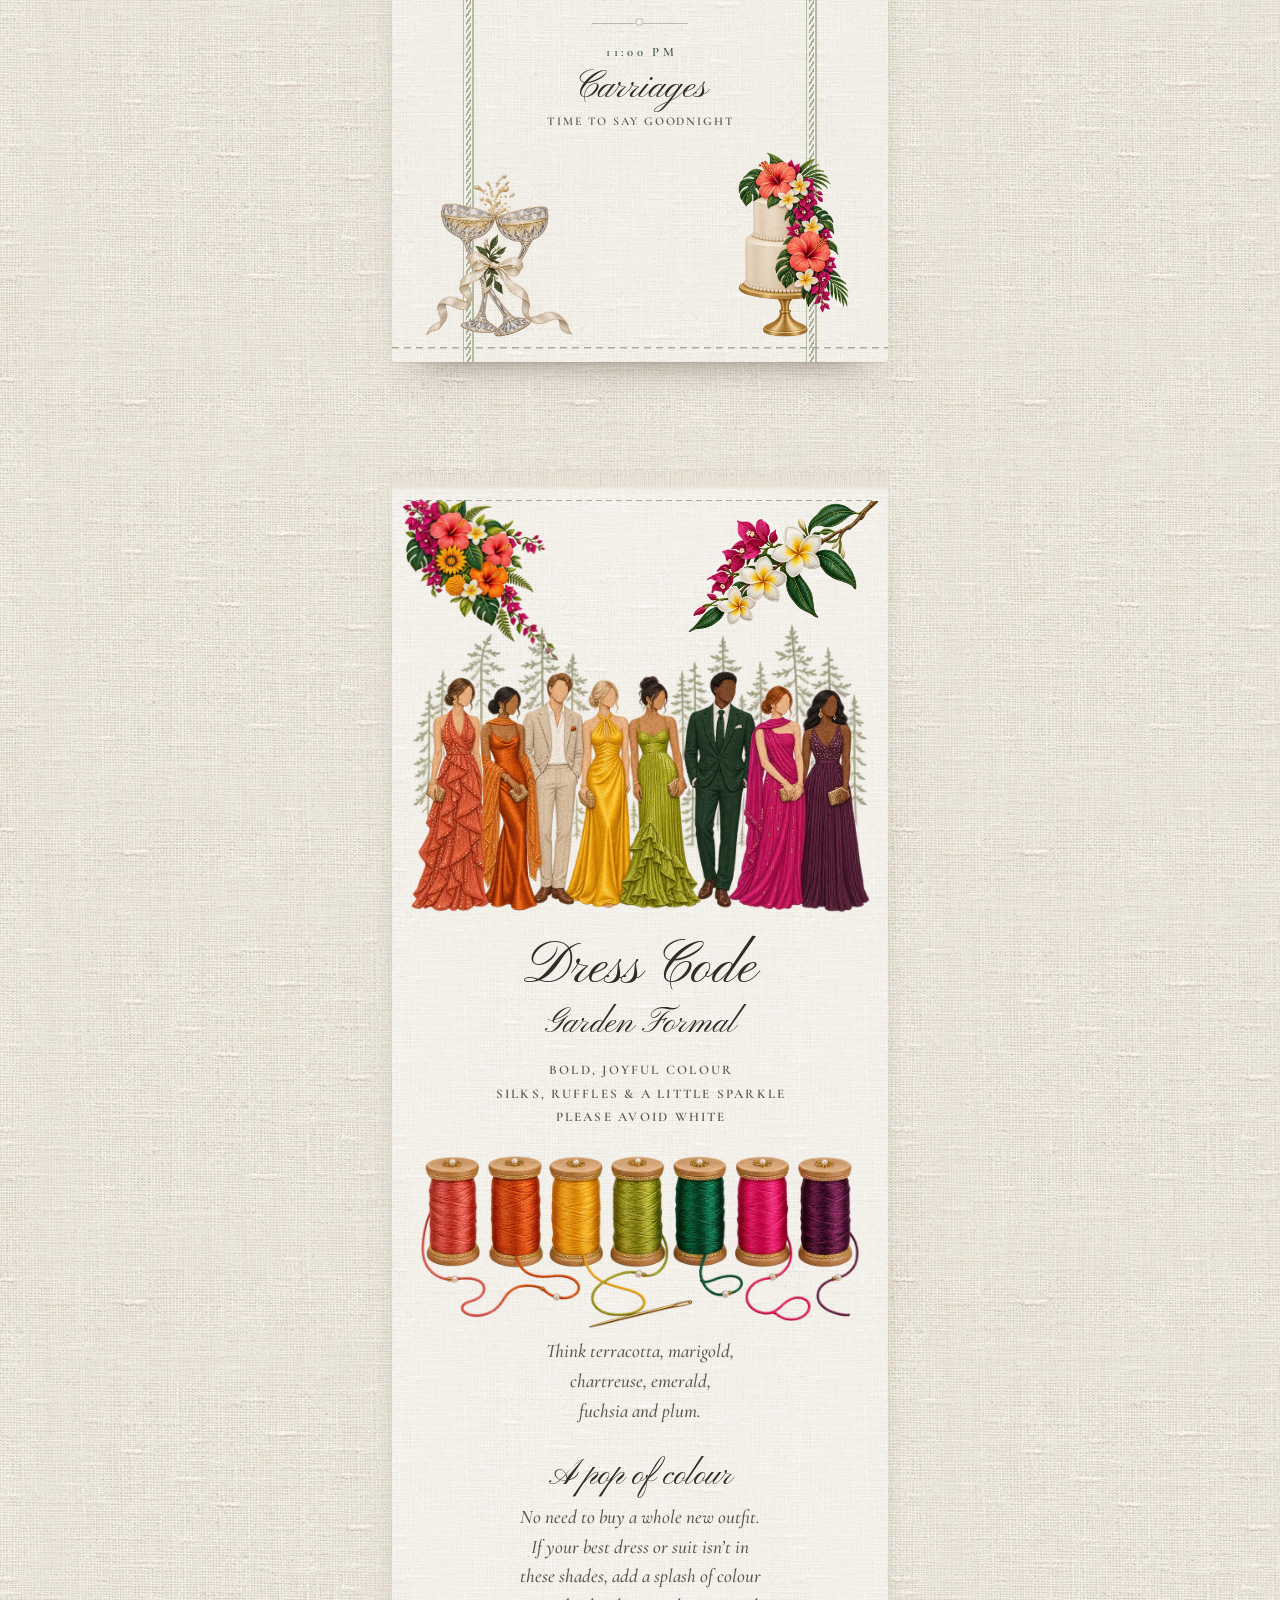
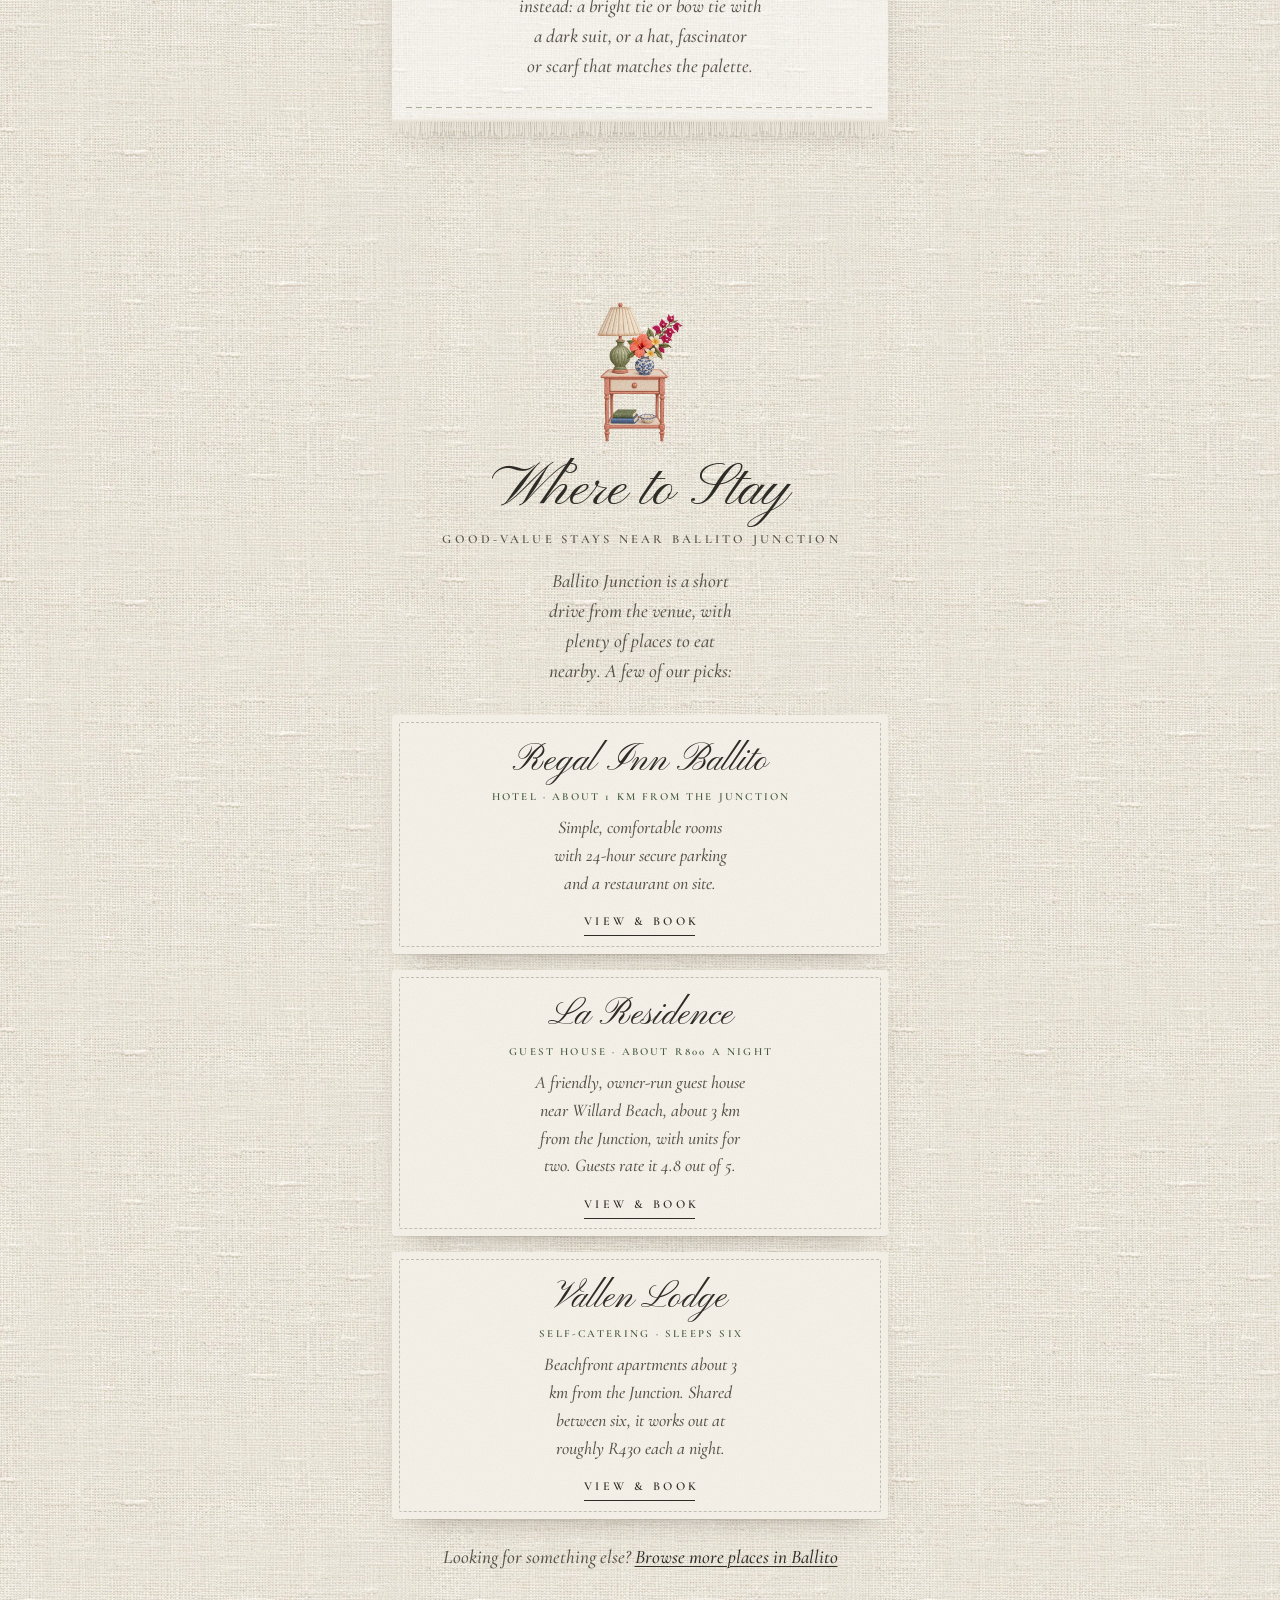
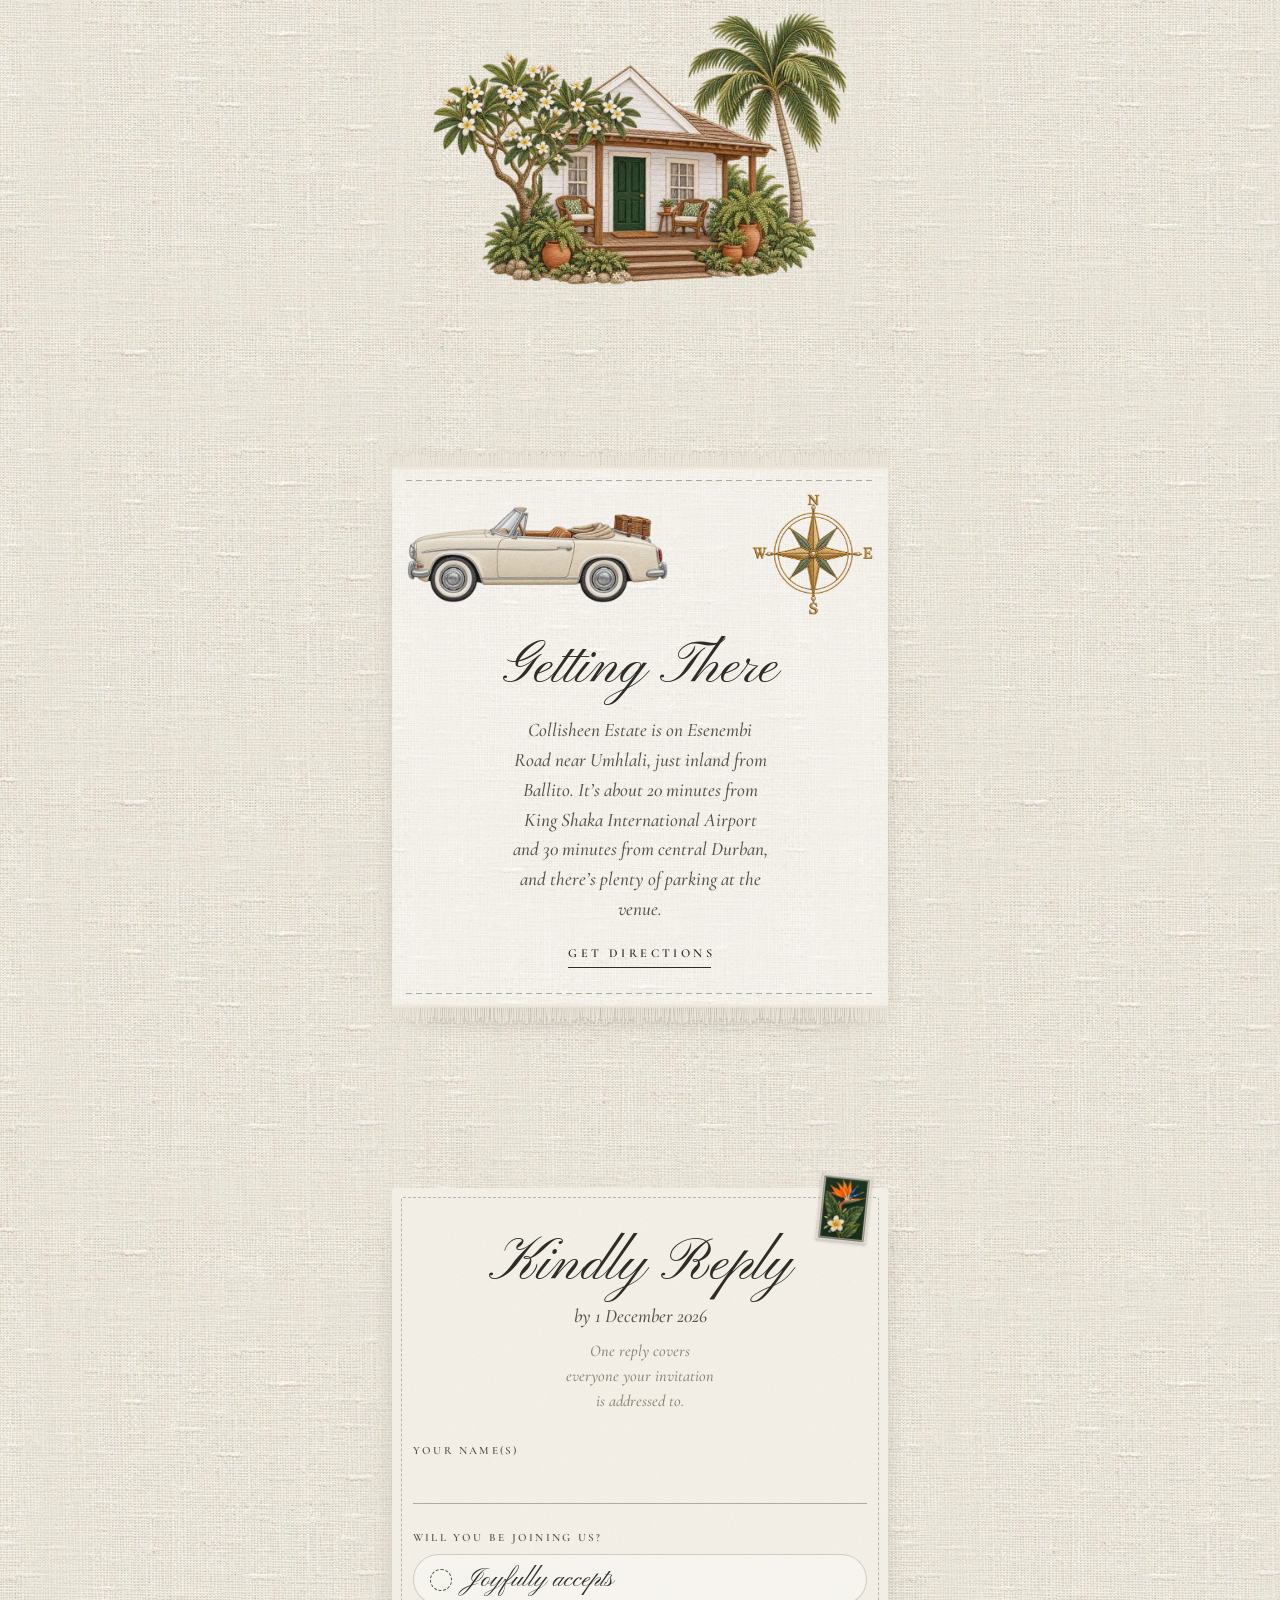
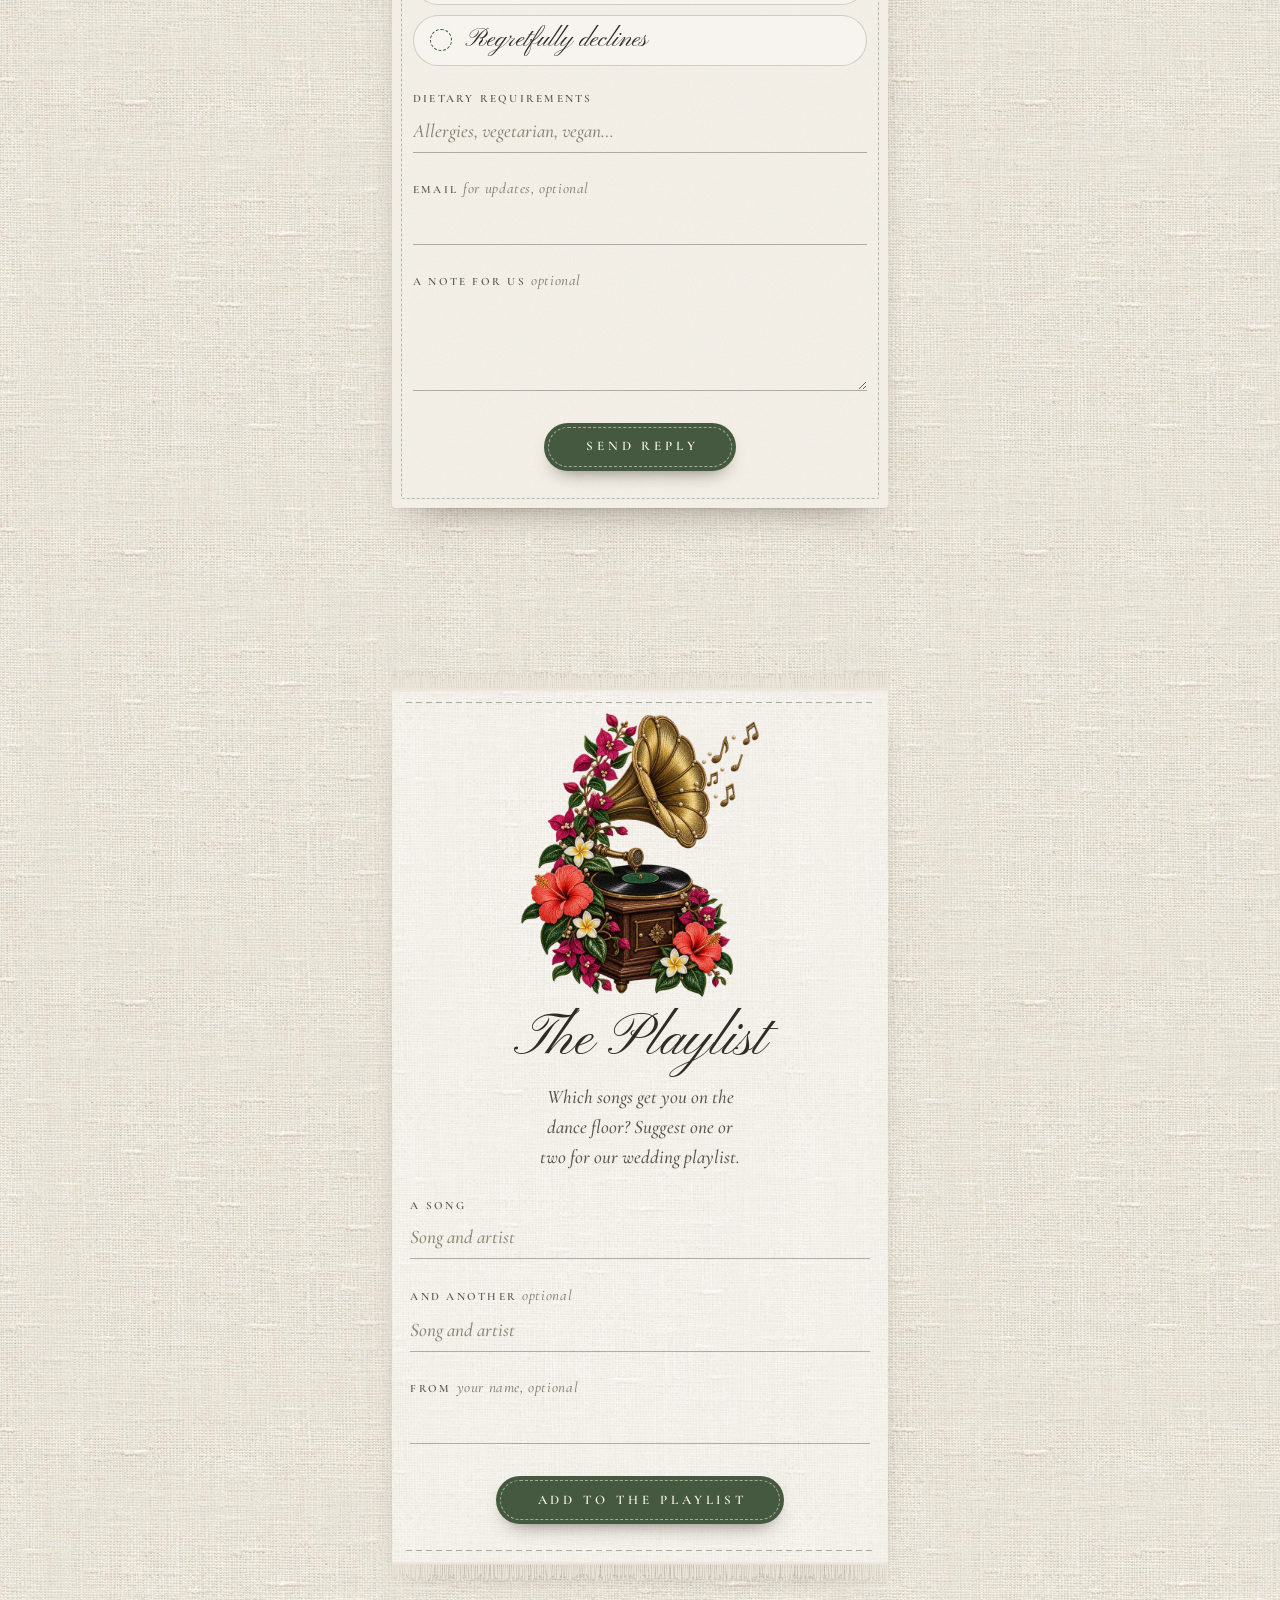
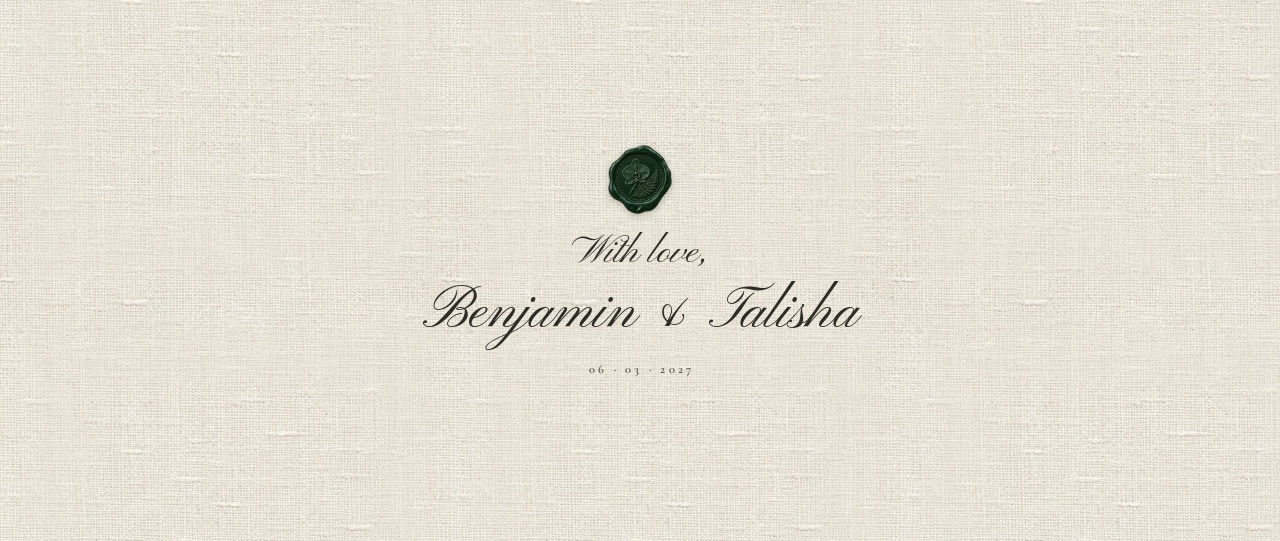
==== commit 40256056: "Fingerprint asset URLs so phones never show stale pictures GitHub Pages lets browsers reuse saved fi" ====
--- a/site/index.html
+++ b/site/index.html
@@ -14,21 +14,21 @@
 <meta property="og:url" content="https://benrodrigues05.github.io/rodrigues-wedding/">
 <meta property="og:title" content="Benjamin &amp; Talisha are getting married">
 <meta property="og:description" content="Saturday 6 March 2027 · Collisheen Estate, Ballito. Tap to open your invitation.">
-<meta property="og:image" content="https://benrodrigues05.github.io/rodrigues-wedding/assets/og.jpg">
+<meta property="og:image" content="https://benrodrigues05.github.io/rodrigues-wedding/assets/og.jpg?v=b39ef718">
 <meta property="og:image:width" content="1200">
 <meta property="og:image:height" content="630">
 <meta name="twitter:card" content="summary_large_image">
 
-<link rel="icon" type="image/png" href="assets/icon-64.png">
-<link rel="apple-touch-icon" href="assets/icon-180.png">
+<link rel="icon" type="image/png" href="assets/icon-64.png?v=c143e3c1">
+<link rel="apple-touch-icon" href="assets/icon-180.png?v=51b7f4c5">
 <link rel="preconnect" href="https://fonts.googleapis.com">
 <link rel="preconnect" href="https://fonts.gstatic.com" crossorigin>
 <link rel="stylesheet" href="https://fonts.googleapis.com/css2?family=Pinyon+Script&amp;display=block">
 <link rel="stylesheet" href="https://fonts.googleapis.com/css2?family=Cormorant+Garamond:ital,wght@0,400;0,500;0,600;1,400;1,500&amp;display=swap">
-<link rel="preload" as="image" href="assets/hero-arch.webp" type="image/webp">
-<link rel="stylesheet" href="styles.css">
+<link rel="preload" as="image" href="assets/hero-arch.webp?v=2796157a" type="image/webp">
+<link rel="stylesheet" href="styles.css?v=691ed3bb">
 <script>
-  /* Show the envelope only when JavaScript is running. If script.js fails to
+  /* Show the envelope only when JavaScript is running. If script.js?v=0f5ac863 fails to
      load or errors, the invitation is revealed instead of staying sealed. */
   (function (d) {
     var h = d.documentElement;
@@ -40,15 +40,15 @@
     });
   })(document);
 </script>
-<script src="script.js" defer></script>
+<script src="script.js?v=0f5ac863" defer></script>
 </head>
 <body>
 
-<!-- ============ THE ENVELOPE (shown first, opened by script.js) ============ -->
+<!-- ============ THE ENVELOPE (shown first, opened by script.js?v=0f5ac863) ============ -->
 <div class="scene" id="scene">
   <div class="scene-vignette" id="scene-vignette"></div>
-  <img class="scene-sprig scene-sprig--top" src="assets/coastal-corner.webp" width="640" height="667" alt="">
-  <img class="scene-sprig scene-sprig--bottom" src="assets/coastal-spray.webp" width="680" height="748" alt="">
+  <img class="scene-sprig scene-sprig--top" src="assets/coastal-corner.webp?v=c77b0b40" width="640" height="667" alt="">
+  <img class="scene-sprig scene-sprig--bottom" src="assets/coastal-spray.webp?v=dd65c2da" width="680" height="748" alt="">
 
   <div class="envelope" id="envelope" aria-hidden="true">
     <div class="env-back is-hidden" id="env-back">
@@ -74,11 +74,11 @@
           <path d="M0 0 H142 L74.5 55.2 Q71 57.6 67.5 55.2 Z" fill="url(#fl-c)" stroke="rgba(80,68,52,.2)" stroke-width="1" vector-effect="non-scaling-stroke"/>
         </svg>
       </div>
-      <img class="env-seal" id="env-seal" src="assets/seal.webp" width="360" height="391" alt="">
+      <img class="env-seal" id="env-seal" src="assets/seal.webp?v=17709065" width="360" height="391" alt="">
     </div>
 
     <div class="env-front" id="env-front">
-      <img class="env-stamp" src="assets/stamp.webp" width="300" height="398" alt="">
+      <img class="env-stamp" src="assets/stamp.webp?v=ea42b23d" width="300" height="398" alt="">
       <svg class="env-postmark" viewBox="0 0 200 80" focusable="false">
         <defs>
           <path id="pm-top" d="M 13 40 A 27 27 0 0 1 67 40"/>
@@ -106,7 +106,7 @@
         </g>
       </svg>
       <p class="env-to"><span class="env-recipient" id="recipient">To our favourite people</span></p>
-      <img class="env-sprig" src="assets/coastal-sprig.webp" width="720" height="501" alt="">
+      <img class="env-sprig" src="assets/coastal-sprig.webp?v=4014f4d6" width="720" height="501" alt="">
     </div>
   </div>
 
@@ -119,8 +119,8 @@
 <!-- Wide screens only: the same sprigs as on the envelope's table, so the
      page keeps the setting once the letter is open. -->
 <div class="table-decor" id="table-decor" aria-hidden="true">
-  <img class="table-sprig table-sprig--top" src="assets/coastal-corner.webp" width="640" height="667" alt="">
-  <img class="table-sprig table-sprig--bottom" src="assets/coastal-spray.webp" width="680" height="748" alt="">
+  <img class="table-sprig table-sprig--top" src="assets/coastal-corner.webp?v=c77b0b40" width="640" height="667" alt="">
+  <img class="table-sprig table-sprig--bottom" src="assets/coastal-spray.webp?v=dd65c2da" width="680" height="748" alt="">
 </div>
 
 <main class="suite" id="invitation">
@@ -129,7 +129,7 @@
   <header class="hero" id="top">
     <article class="hero-card" id="hero-card" tabindex="-1">
       <p class="eyebrow">The wedding of</p>
-      <img class="hero-arch" src="assets/hero-arch.webp" width="974" height="1499" alt="Benjamin and Talisha in a black-and-white photograph, framed by an embroidered stone arch of bougainvillea, hibiscus and frangipani">
+      <img class="hero-arch" src="assets/hero-arch.webp?v=2796157a" width="974" height="1499" alt="Benjamin and Talisha in a black-and-white photograph, framed by an embroidered stone arch of bougainvillea, hibiscus and frangipani">
       <h1 class="names">Benjamin <span class="amp">&amp;</span> Talisha</h1>
       <p class="hero-date">Saturday · 6 March 2027</p>
       <p class="hero-place">Collisheen Estate · Ballito</p>
@@ -139,8 +139,8 @@
 
   <!-- ============ 2. INVITATION + COUNTDOWN ============ -->
   <section class="families" id="invite" aria-labelledby="invite-title">
-    <img class="garland garland--left" src="assets/coastal-garland.webp" width="327" height="1200" alt="" loading="lazy" decoding="async">
-    <img class="garland garland--right" src="assets/coastal-garland.webp" width="327" height="1200" alt="" loading="lazy" decoding="async">
+    <img class="garland garland--left" src="assets/coastal-garland.webp?v=bdf24664" width="327" height="1200" alt="" loading="lazy" decoding="async">
+    <img class="garland garland--right" src="assets/coastal-garland.webp?v=bdf24664" width="327" height="1200" alt="" loading="lazy" decoding="async">
 
     <h2 class="script-title" id="invite-title">Please join us</h2>
     <p class="lede invite-lede">as we say &ldquo;I do&rdquo; in a little chapel among the trees</p>
@@ -157,7 +157,7 @@
     <div class="calendar">
       <p class="caps">Add it to your calendar</p>
       <p class="calendar-links">
-        <a class="text-link" href="assets/wedding.ics">Apple &amp; Outlook</a>
+        <a class="text-link" href="assets/wedding.ics?v=1353c91b">Apple &amp; Outlook</a>
         <a class="text-link" href="https://calendar.google.com/calendar/render?action=TEMPLATE&amp;text=Benjamin%20%26%20Talisha%27s%20Wedding&amp;dates=20270306T120000Z%2F20270306T210000Z&amp;location=Orchid%20House%2C%20Collisheen%20Estate%2C%20Esenembi%20Road%2C%20Ballito&amp;details=Please%20arrive%20by%202pm.%20Ceremony%20at%203pm%20in%20the%20chapel%20at%20Orchid%20House%2C%20reception%20to%20follow%20until%2011pm.%20https%3A%2F%2Fbenrodrigues05.github.io%2Frodrigues-wedding%2F" target="_blank" rel="noopener">Google Calendar</a>
       </p>
     </div>
@@ -167,7 +167,7 @@
   <!-- ============ 3. THE CELEBRATIONS: where and when ============ -->
   <section class="celebrations" id="venue" aria-labelledby="venue-title">
     <h2 class="script-title" id="venue-title">The Celebrations</h2>
-    <img class="motif chapel" src="assets/chapel.webp" width="1000" height="745" alt="An embroidered white chapel with a green roof beneath huge old trees strung with fairy lights" loading="lazy" decoding="async">
+    <img class="motif chapel" src="assets/chapel.webp?v=abb44a5b" width="1000" height="745" alt="An embroidered white chapel with a green roof beneath huge old trees strung with fairy lights" loading="lazy" decoding="async">
     <div class="venue-card">
       <p class="caps">A celebration of love</p>
       <h3 class="venue-name">Orchid House</h3>
@@ -176,7 +176,7 @@
       <p class="venue-when"><span>Saturday 6 March 2027</span><span>Please arrive by 2:00 pm</span><span class="venue-when-small">for the ceremony at 3:00 pm</span></p>
       <p class="venue-address"><span>Collisheen Estate</span><span>Esenembi Road, Ballito</span></p>
       <a class="text-link" href="https://www.google.com/maps/search/?api=1&amp;query=Collisheen%20Estate%20Ballito" target="_blank" rel="noopener">View on map</a>
-      <img class="venue-key" src="assets/key.webp" width="257" height="360" alt="" loading="lazy" decoding="async">
+      <img class="venue-key" src="assets/key.webp?v=507e3230" width="257" height="360" alt="" loading="lazy" decoding="async">
     </div>
   </section>
 
@@ -184,8 +184,8 @@
   <!-- ============ 4. THE DETAILS: the running order (striped linen) ============ -->
   <section class="details" id="details" aria-labelledby="details-title">
     <div class="details-panel">
-      <img class="motif details-tl" src="assets/coastal-spray.webp" width="680" height="748" alt="" loading="lazy" decoding="async">
-      <img class="motif details-tr" src="assets/lanterns.webp" width="434" height="640" alt="" loading="lazy" decoding="async">
+      <img class="motif details-tl" src="assets/coastal-spray.webp?v=dd65c2da" width="680" height="748" alt="" loading="lazy" decoding="async">
+      <img class="motif details-tr" src="assets/lanterns.webp?v=c26fea3b" width="434" height="640" alt="" loading="lazy" decoding="async">
       <h2 class="script-title details-title" id="details-title">The Details</h2>
 
       <!-- TODO: reception and dinner times when confirmed -->
@@ -211,8 +211,8 @@
         </li>
       </ol>
 
-      <img class="motif details-bl" src="assets/champagne.webp" width="520" height="579" alt="" loading="lazy" decoding="async">
-      <img class="motif details-br" src="assets/cake.webp" width="385" height="640" alt="" loading="lazy" decoding="async">
+      <img class="motif details-bl" src="assets/champagne.webp?v=5cf81765" width="520" height="579" alt="" loading="lazy" decoding="async">
+      <img class="motif details-br" src="assets/cake.webp?v=f2ed0869" width="385" height="640" alt="" loading="lazy" decoding="async">
     </div>
   </section>
 
@@ -221,14 +221,14 @@
   <section class="dress" id="dress-code" aria-labelledby="dress-title">
     <div class="napkin">
       <div class="napkin-sprigs">
-        <img class="motif" src="assets/coastal-corner.webp" width="640" height="667" alt="" loading="lazy" decoding="async">
-        <img class="motif" src="assets/coastal-sprig.webp" width="720" height="501" alt="" loading="lazy" decoding="async">
-      </div>
-      <img class="motif guests" src="assets/guests.webp" width="1100" height="697" alt="Embroidered guests in terracotta, orange, marigold, chartreuse, fuchsia and plum gowns, and sand and forest-green suits" loading="lazy" decoding="async">
+        <img class="motif" src="assets/coastal-corner.webp?v=c77b0b40" width="640" height="667" alt="" loading="lazy" decoding="async">
+        <img class="motif" src="assets/coastal-sprig.webp?v=4014f4d6" width="720" height="501" alt="" loading="lazy" decoding="async">
+      </div>
+      <img class="motif guests" src="assets/guests.webp?v=6ffe99b5" width="1100" height="697" alt="Embroidered guests in terracotta, orange, marigold, chartreuse, fuchsia and plum gowns, and sand and forest-green suits" loading="lazy" decoding="async">
       <h2 class="script-title" id="dress-title">Dress Code</h2>
       <p class="script-sub dress-name">Garden Formal</p>
       <p class="lines lines--soft"><span>Bold, joyful colour</span><span>Silks, ruffles &amp; a little sparkle</span><span>Please avoid white</span></p>
-      <img class="motif threads" src="assets/threads.webp" width="1000" height="396" alt="Spools of thread in terracotta, orange, marigold, chartreuse, emerald, fuchsia and plum" loading="lazy" decoding="async">
+      <img class="motif threads" src="assets/threads.webp?v=53d33517" width="1000" height="396" alt="Spools of thread in terracotta, orange, marigold, chartreuse, emerald, fuchsia and plum" loading="lazy" decoding="async">
       <p class="palette-note">Think terracotta, marigold, chartreuse, emerald, fuchsia and plum.</p>
       <div class="pop">
         <p class="script-sub pop-title">A pop of colour</p>
@@ -240,7 +240,7 @@
 
   <!-- ============ 6. WHERE TO STAY ============ -->
   <section class="stay" id="stay" aria-labelledby="stay-title">
-    <img class="motif nightstand" src="assets/nightstand.webp" width="295" height="480" alt="" loading="lazy" decoding="async">
+    <img class="motif nightstand" src="assets/nightstand.webp?v=538ce414" width="295" height="480" alt="" loading="lazy" decoding="async">
     <h2 class="script-title" id="stay-title">Where to Stay</h2>
     <p class="caps">Good-value stays near Ballito Junction</p>
     <p class="lede">Ballito Junction is a short drive from the venue, with plenty of places to eat nearby. A few of our picks:</p>
@@ -267,7 +267,7 @@
     </ul>
     <p class="stay-more">Looking for something else? <a href="https://www.lekkeslaap.co.za/accommodation-in/ballito" target="_blank" rel="noopener">Browse more places in Ballito</a></p>
 
-    <img class="motif cottage" src="assets/cottage.webp" width="1000" height="662" alt="An embroidered whitewashed guest cottage with a frangipani tree and a palm" loading="lazy" decoding="async">
+    <img class="motif cottage" src="assets/cottage.webp?v=542e13ec" width="1000" height="662" alt="An embroidered whitewashed guest cottage with a frangipani tree and a palm" loading="lazy" decoding="async">
   </section>
 
 
@@ -275,8 +275,8 @@
   <section class="travel" id="travel" aria-labelledby="travel-title">
     <div class="napkin napkin--travel">
       <div class="travel-motifs">
-        <img class="motif travel-car" src="assets/car.webp" width="640" height="238" alt="" loading="lazy" decoding="async">
-        <img class="motif travel-compass" src="assets/compass.webp" width="380" height="381" alt="" loading="lazy" decoding="async">
+        <img class="motif travel-car" src="assets/car.webp?v=56fcea1b" width="640" height="238" alt="" loading="lazy" decoding="async">
+        <img class="motif travel-compass" src="assets/compass.webp?v=d513d0b9" width="380" height="381" alt="" loading="lazy" decoding="async">
       </div>
       <h2 class="script-title" id="travel-title">Getting There</h2>
       <p class="lede">Collisheen Estate is on Esenembi Road near Umhlali, just inland from Ballito. It&rsquo;s about 20 minutes from King Shaka International Airport and 30 minutes from central Durban, and there&rsquo;s plenty of parking at the venue.</p>
@@ -288,7 +288,7 @@
   <!-- ============ 8. RSVP (reply card) ============ -->
   <section class="rsvp" id="rsvp" aria-labelledby="rsvp-title">
     <div class="reply-card">
-      <img class="reply-stamp" src="assets/stamp.webp" width="300" height="398" alt="" loading="lazy" decoding="async">
+      <img class="reply-stamp" src="assets/stamp.webp?v=ea42b23d" width="300" height="398" alt="" loading="lazy" decoding="async">
       <h2 class="script-title" id="rsvp-title">Kindly Reply</h2>
       <p class="reply-by">by 1 December 2026</p>
       <p class="reply-note">One reply covers everyone your invitation is addressed to.</p>
@@ -338,7 +338,7 @@
       </form>
 
       <div class="reply-done" id="rsvp-done" tabindex="-1" hidden>
-        <img class="done-seal" src="assets/seal.webp" width="360" height="391" alt="">
+        <img class="done-seal" src="assets/seal.webp?v=17709065" width="360" height="391" alt="">
         <p class="script-title done-title">Thank you, <span id="done-name"></span></p>
         <p class="lede" id="done-message"></p>
         <a class="text-link" id="done-playlist" href="#playlist" hidden>Add a song to the playlist</a>
@@ -351,7 +351,7 @@
   <!-- ============ 9. THE PLAYLIST (fringed napkin) ============ -->
   <section class="playlist" id="playlist" aria-labelledby="playlist-title">
     <div class="napkin napkin--playlist">
-      <img class="motif gramophone" src="assets/gramophone.webp" width="640" height="762" alt="" loading="lazy" decoding="async">
+      <img class="motif gramophone" src="assets/gramophone.webp?v=53620f89" width="640" height="762" alt="" loading="lazy" decoding="async">
       <h2 class="script-title" id="playlist-title">The Playlist</h2>
       <p class="lede">Which songs get you on the dance floor? Suggest one or two for our wedding playlist.</p>
 
@@ -394,7 +394,7 @@
 
   <!-- ============ CLOSING ============ -->
   <footer class="closing">
-    <img class="closing-seal" src="assets/seal.webp" width="360" height="391" alt="" loading="lazy" decoding="async">
+    <img class="closing-seal" src="assets/seal.webp?v=17709065" width="360" height="391" alt="" loading="lazy" decoding="async">
     <p class="script-sub">With love,</p>
     <p class="closing-names">Benjamin &amp; Talisha</p>
     <p class="caps">06 · 03 · 2027</p>
--- a/site/styles.css
+++ b/site/styles.css
@@ -34,7 +34,7 @@
   --gutter: 16px;
   --column: 34rem;
   --paper-grain: url("data:image/svg+xml,%3Csvg xmlns='http://www.w3.org/2000/svg' width='180' height='180'%3E%3Cfilter id='n'%3E%3CfeTurbulence type='fractalNoise' baseFrequency='.85' numOctaves='3' stitchTiles='stitch'/%3E%3CfeColorMatrix values='0 0 0 0 .32 0 0 0 0 .28 0 0 0 0 .22 0 0 0 .1 0'/%3E%3C/filter%3E%3Crect width='100%25' height='100%25' filter='url(%23n)'/%3E%3C/svg%3E");
-  --linen-tex: url("assets/linen.webp");
+  --linen-tex: url("assets/linen.webp?v=b192e972");
 
   color-scheme: light;
 }
@@ -187,7 +187,7 @@
   position: absolute;
   inset: 5% 4.5% 0;
   border-radius: 2px 2px 0 0;
-  background: url("assets/liner.webp") 50% 0 / 150px 150px;
+  background: url("assets/liner.webp?v=797885ae") 50% 0 / 150px 150px;
 }
 .env-wall::after {            /* shadow inside the envelope's mouth */
   content: "";
@@ -221,7 +221,7 @@
 .flap-paper,
 .flap-liner { position: absolute; inset: 0; }
 .flap-paper { clip-path: polygon(0 0, 100% 0, 50% 100%); background: #E7DFD0; }
-.flap-liner { clip-path: polygon(5.5% 0, 94.5% 0, 50% 90%); background: url("assets/liner.webp") 50% 0 / 150px 150px; }
+.flap-liner { clip-path: polygon(5.5% 0, 94.5% 0, 50% 90%); background: url("assets/liner.webp?v=797885ae") 50% 0 / 150px 150px; }
 
 .env-seal {
   position: absolute;
@@ -233,7 +233,7 @@
   filter: drop-shadow(0 2px 2.5px rgba(var(--shadow), .35));
 }
 
-/* --- the folded letter (geometry is set by script.js) --- */
+/* --- the folded letter (geometry is set by script.js?v=0f5ac863) --- */
 .letter {
   position: absolute;
   z-index: 3;
@@ -750,7 +750,7 @@
   left: 0;
   right: 0;
   height: 20px;
-  background: url("assets/fringe.svg") 0 0 / 180px 20px repeat-x;
+  background: url("assets/fringe.svg?v=9f7962ef") 0 0 / 180px 20px repeat-x;
   filter: drop-shadow(0 1px 1px rgba(var(--shadow), .12));
 }
 .napkin::before { bottom: calc(100% - 1px); scale: 1 -1; }
@@ -1057,7 +1057,7 @@
 .closing-names { margin: 0 0 .5rem; font: 400 var(--fs-title)/1.1 var(--font-script); }
 
 
-/* --- floating RSVP shortcut (shown by script.js once you scroll) --- */
+/* --- floating RSVP shortcut (shown by script.js?v=0f5ac863 once you scroll) --- */
 .rsvp-fab {
   position: fixed;
   z-index: 40;
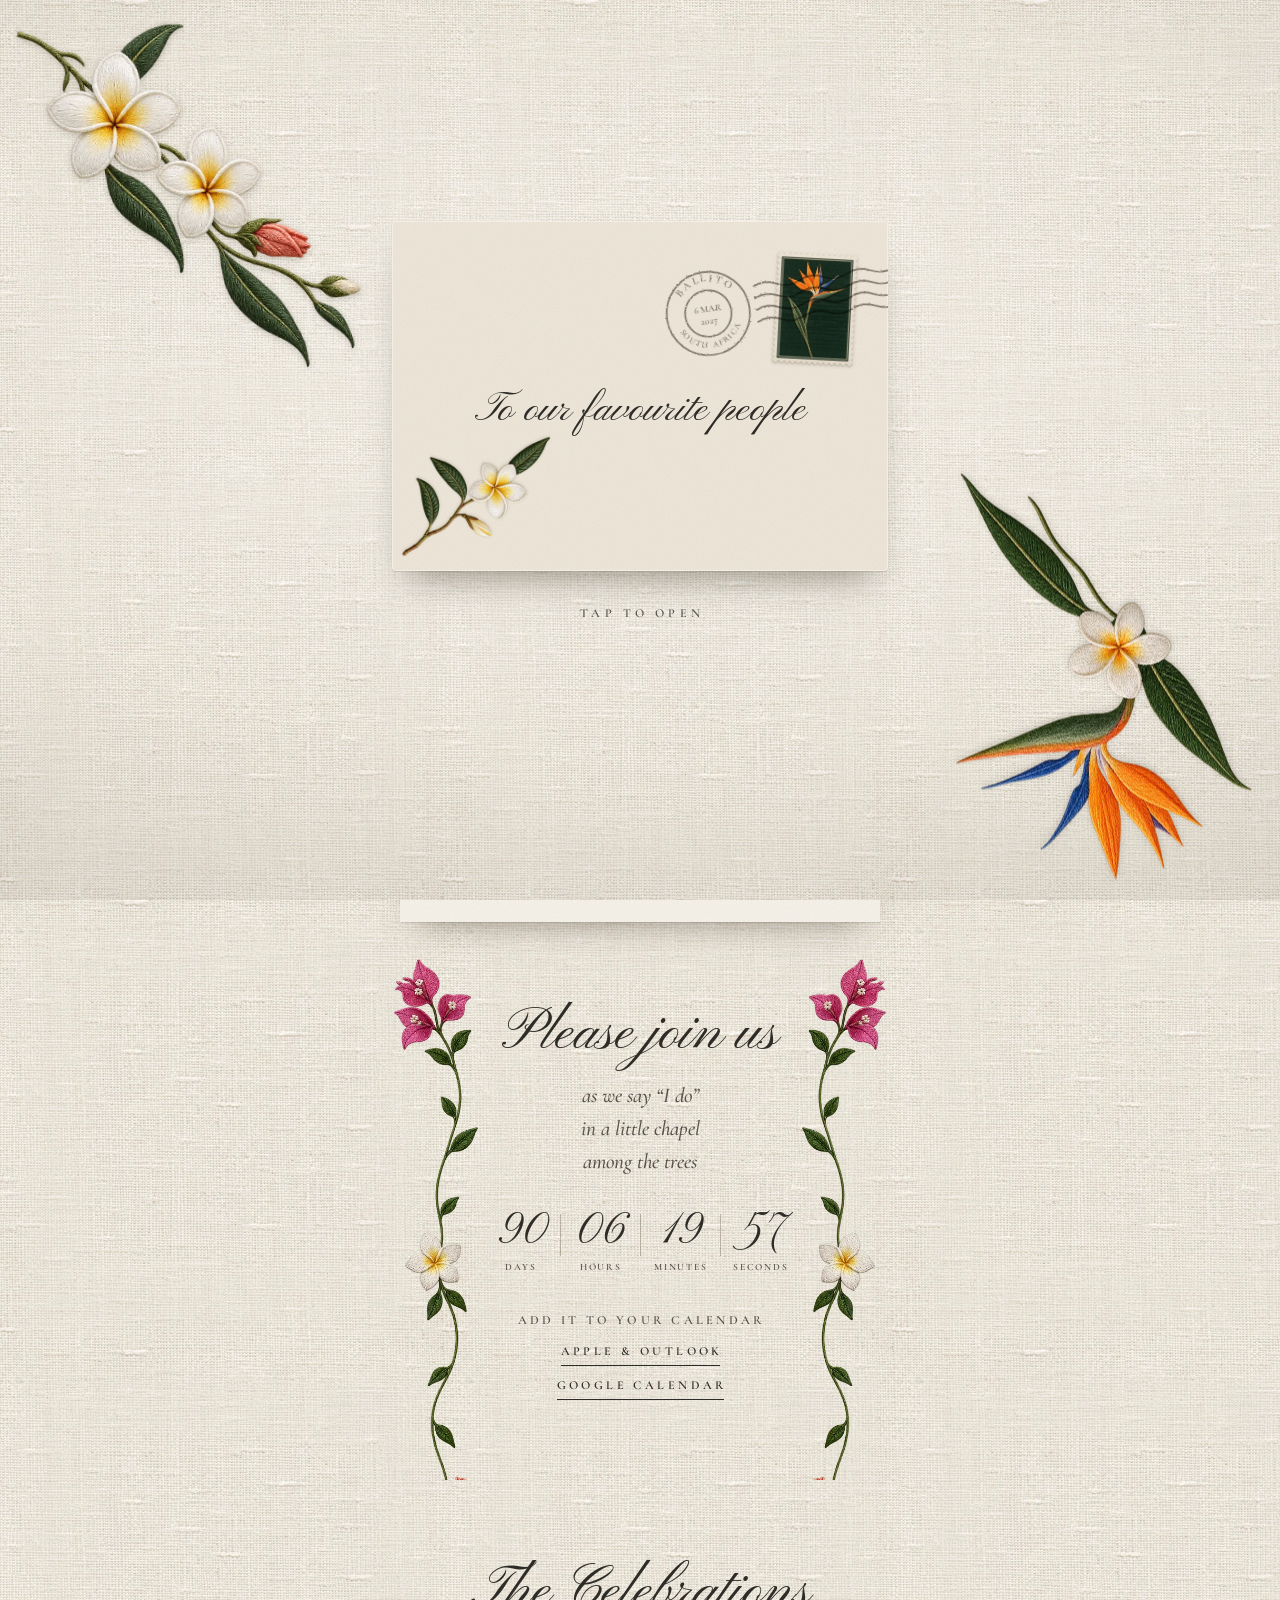
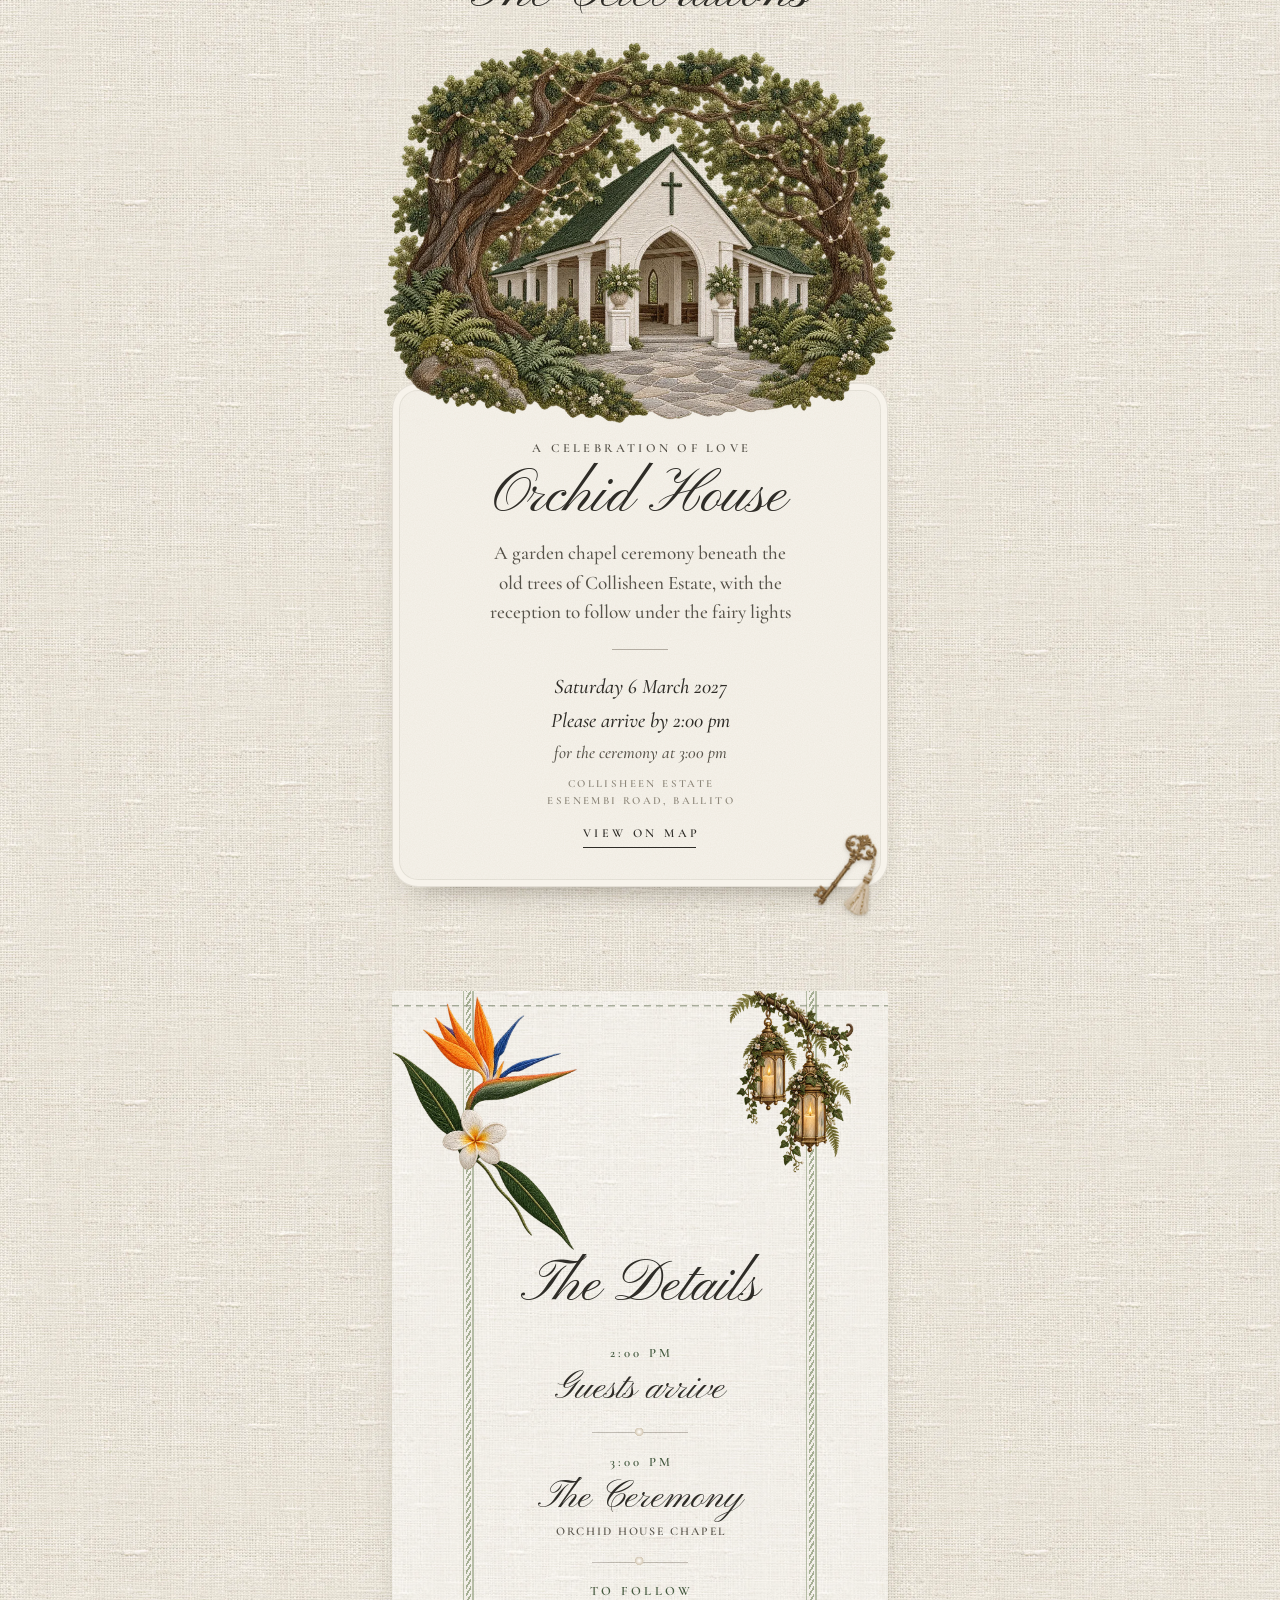
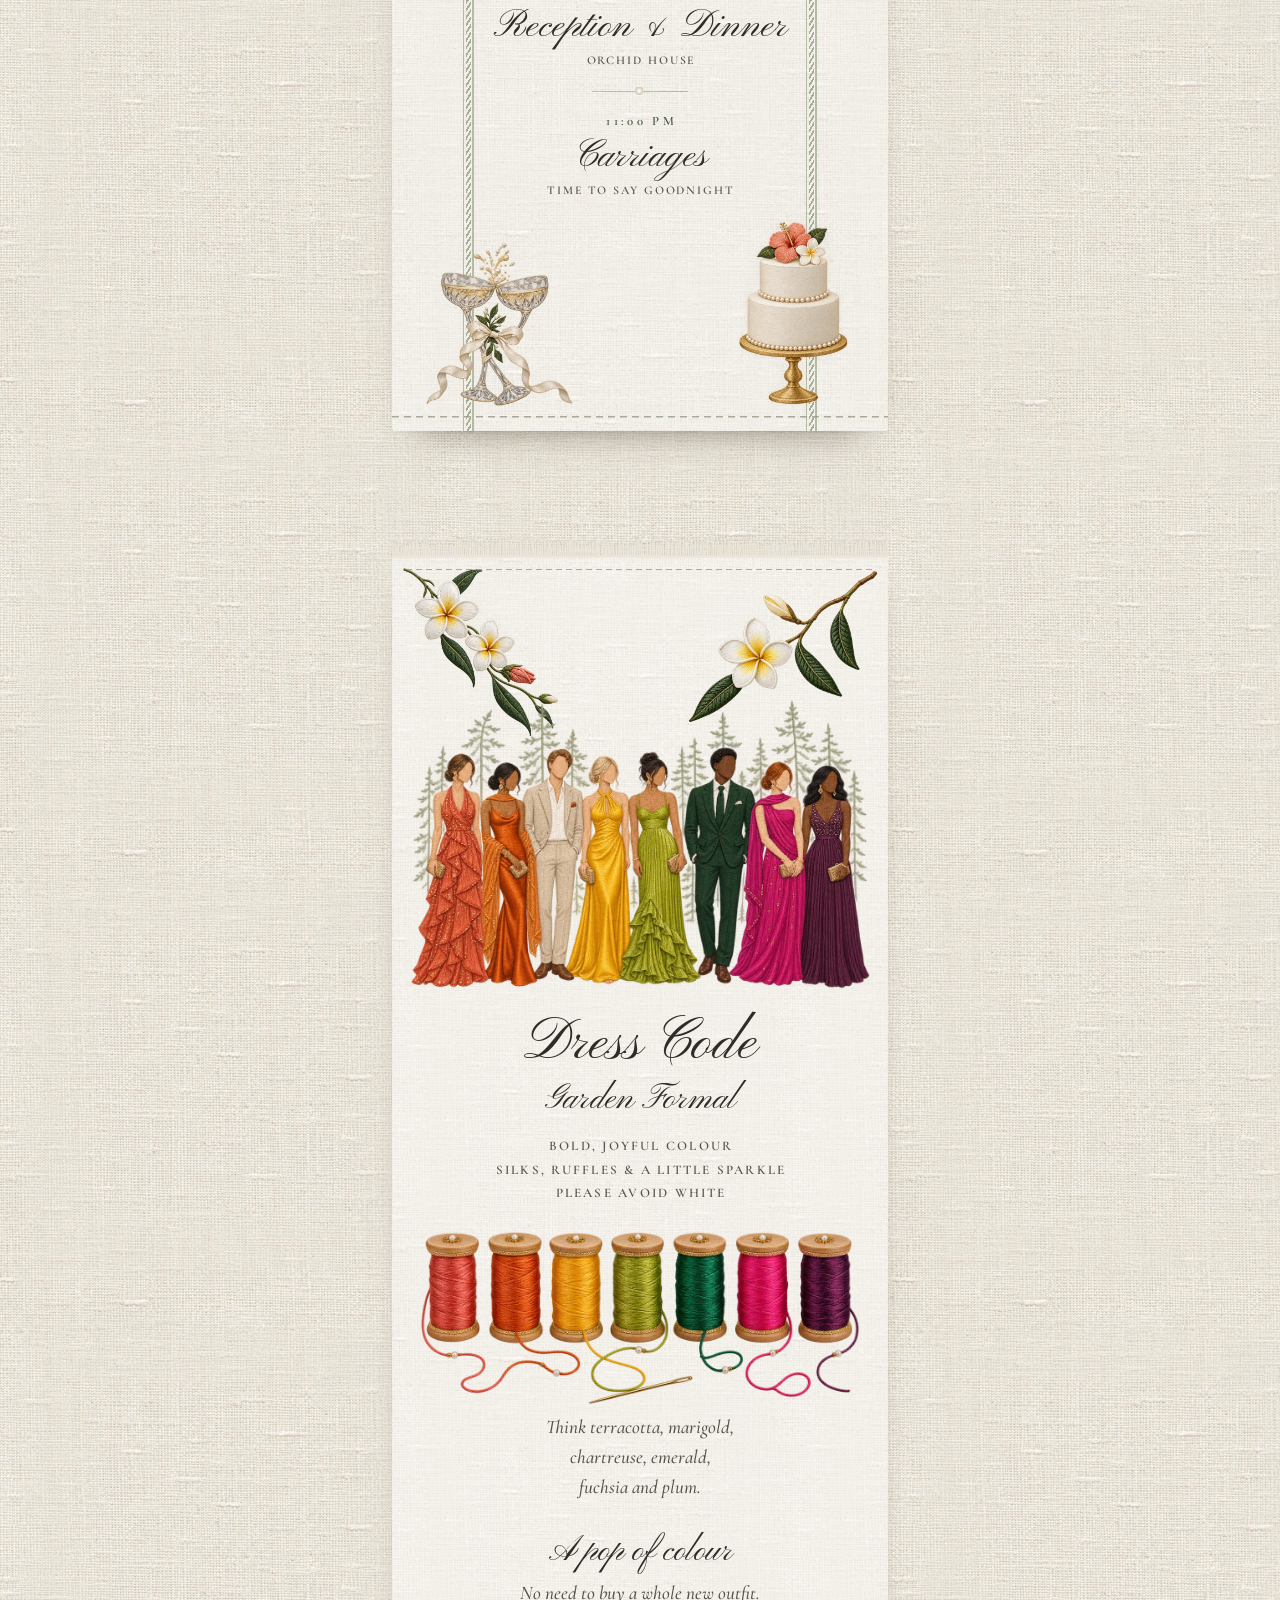
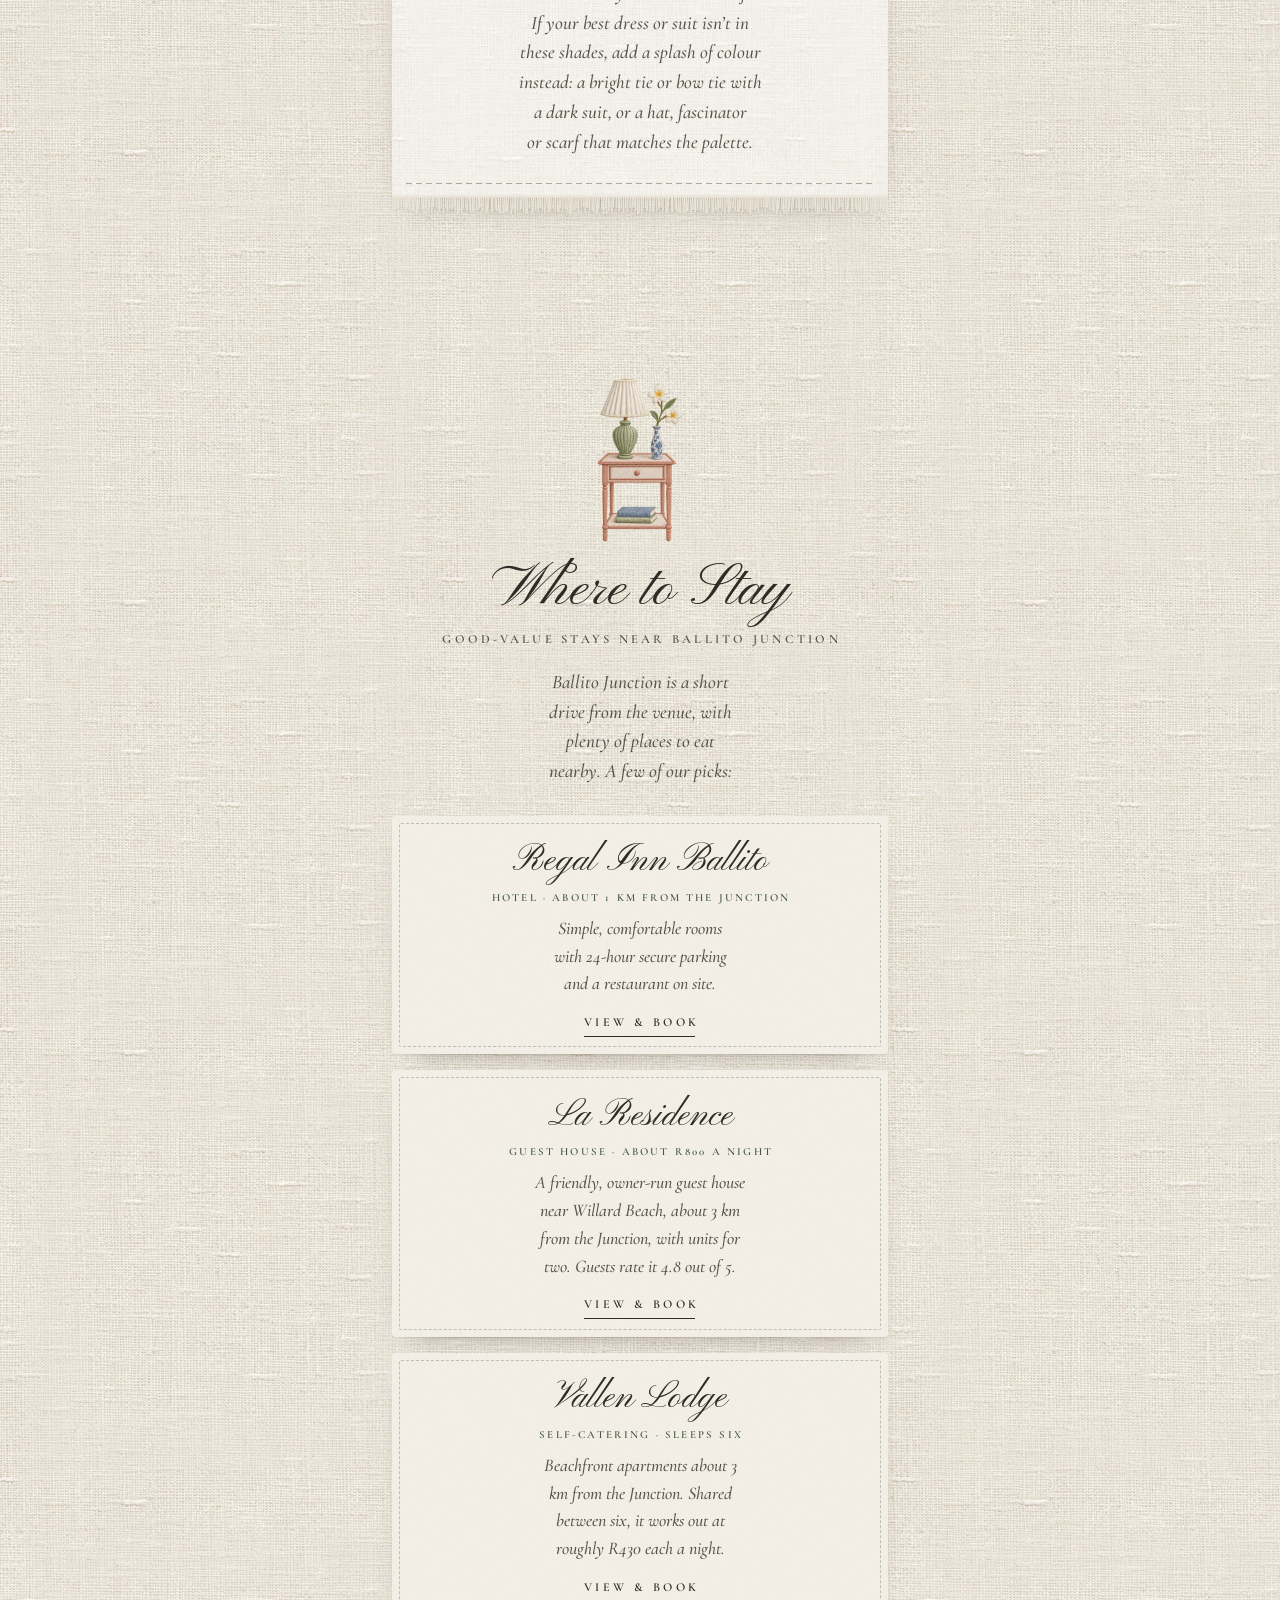
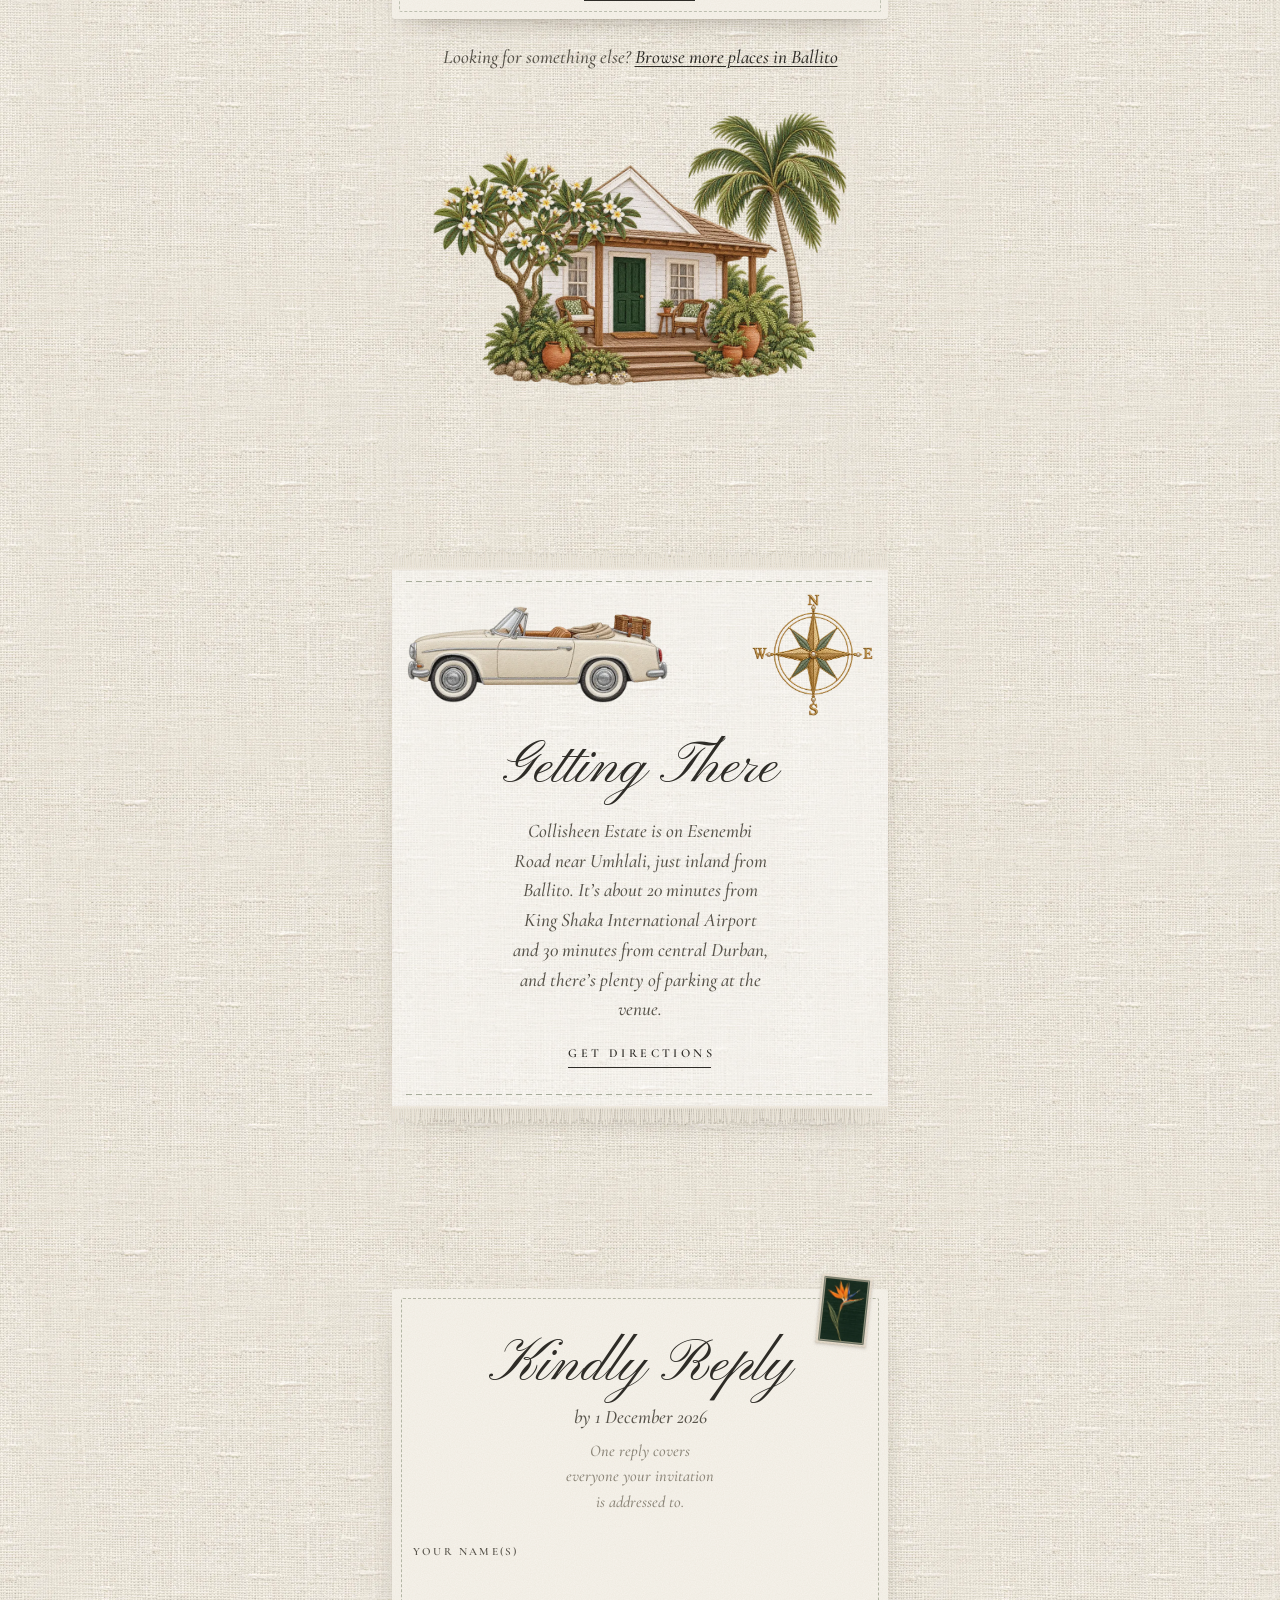
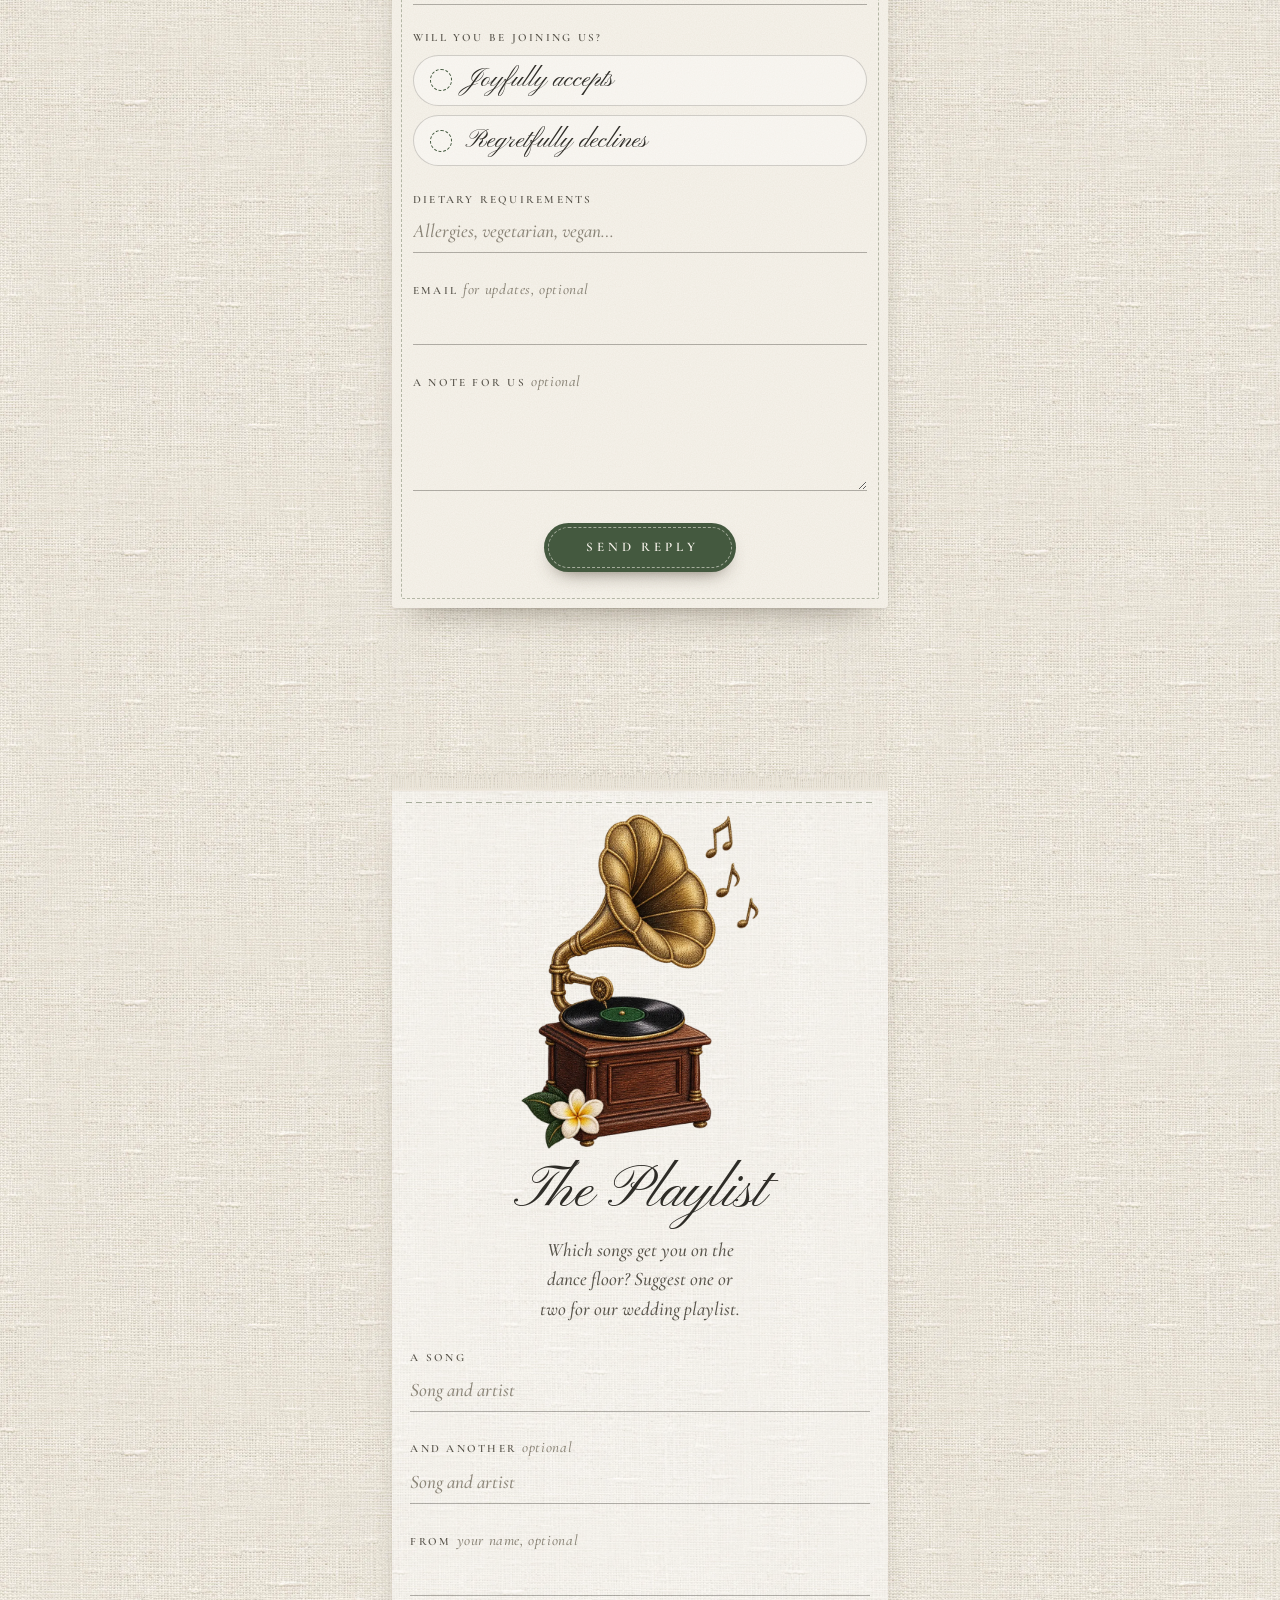
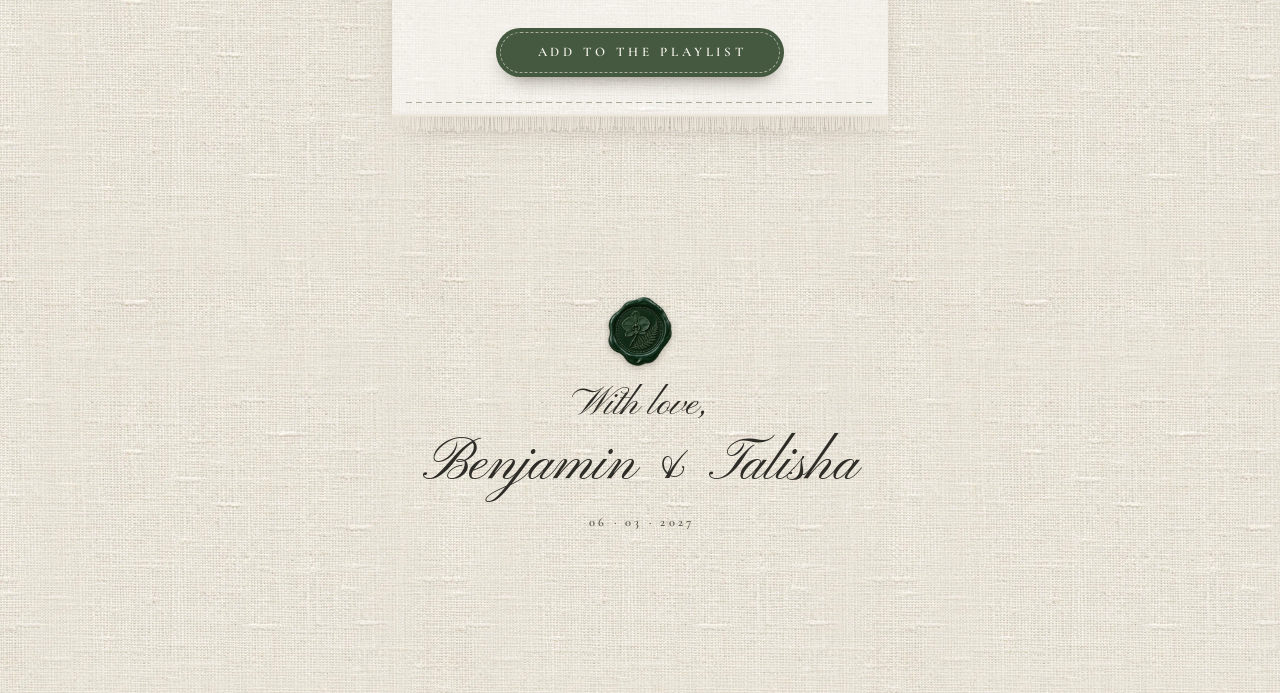
==== commit 34d74008: "Subtler flowers throughout Every floral piece redrawn with one to three blooms, slender stems and pl" ====
--- a/site/index.html
+++ b/site/index.html
@@ -14,7 +14,7 @@
 <meta property="og:url" content="https://benrodrigues05.github.io/rodrigues-wedding/">
 <meta property="og:title" content="Benjamin &amp; Talisha are getting married">
 <meta property="og:description" content="Saturday 6 March 2027 · Collisheen Estate, Ballito. Tap to open your invitation.">
-<meta property="og:image" content="https://benrodrigues05.github.io/rodrigues-wedding/assets/og.jpg?v=b39ef718">
+<meta property="og:image" content="https://benrodrigues05.github.io/rodrigues-wedding/assets/og.jpg?v=3ebeaa2f">
 <meta property="og:image:width" content="1200">
 <meta property="og:image:height" content="630">
 <meta name="twitter:card" content="summary_large_image">
@@ -25,8 +25,8 @@
 <link rel="preconnect" href="https://fonts.gstatic.com" crossorigin>
 <link rel="stylesheet" href="https://fonts.googleapis.com/css2?family=Pinyon+Script&amp;display=block">
 <link rel="stylesheet" href="https://fonts.googleapis.com/css2?family=Cormorant+Garamond:ital,wght@0,400;0,500;0,600;1,400;1,500&amp;display=swap">
-<link rel="preload" as="image" href="assets/hero-arch.webp?v=2796157a" type="image/webp">
-<link rel="stylesheet" href="styles.css?v=691ed3bb">
+<link rel="preload" as="image" href="assets/hero-arch.webp?v=c3e23fb2" type="image/webp">
+<link rel="stylesheet" href="styles.css?v=4a9dcc30">
 <script>
   /* Show the envelope only when JavaScript is running. If script.js?v=0f5ac863 fails to
      load or errors, the invitation is revealed instead of staying sealed. */
@@ -47,8 +47,8 @@
 <!-- ============ THE ENVELOPE (shown first, opened by script.js?v=0f5ac863) ============ -->
 <div class="scene" id="scene">
   <div class="scene-vignette" id="scene-vignette"></div>
-  <img class="scene-sprig scene-sprig--top" src="assets/coastal-corner.webp?v=c77b0b40" width="640" height="667" alt="">
-  <img class="scene-sprig scene-sprig--bottom" src="assets/coastal-spray.webp?v=dd65c2da" width="680" height="748" alt="">
+  <img class="scene-sprig scene-sprig--top" src="assets/coastal-corner.webp?v=b234eb41" width="600" height="652" alt="">
+  <img class="scene-sprig scene-sprig--bottom" src="assets/coastal-spray.webp?v=30b27298" width="600" height="821" alt="">
 
   <div class="envelope" id="envelope" aria-hidden="true">
     <div class="env-back is-hidden" id="env-back">
@@ -78,7 +78,7 @@
     </div>
 
     <div class="env-front" id="env-front">
-      <img class="env-stamp" src="assets/stamp.webp?v=ea42b23d" width="300" height="398" alt="">
+      <img class="env-stamp" src="assets/stamp.webp?v=bd9901a7" width="300" height="409" alt="">
       <svg class="env-postmark" viewBox="0 0 200 80" focusable="false">
         <defs>
           <path id="pm-top" d="M 13 40 A 27 27 0 0 1 67 40"/>
@@ -106,7 +106,7 @@
         </g>
       </svg>
       <p class="env-to"><span class="env-recipient" id="recipient">To our favourite people</span></p>
-      <img class="env-sprig" src="assets/coastal-sprig.webp?v=4014f4d6" width="720" height="501" alt="">
+      <img class="env-sprig" src="assets/coastal-sprig.webp?v=27c94e73" width="640" height="514" alt="">
     </div>
   </div>
 
@@ -119,8 +119,8 @@
 <!-- Wide screens only: the same sprigs as on the envelope's table, so the
      page keeps the setting once the letter is open. -->
 <div class="table-decor" id="table-decor" aria-hidden="true">
-  <img class="table-sprig table-sprig--top" src="assets/coastal-corner.webp?v=c77b0b40" width="640" height="667" alt="">
-  <img class="table-sprig table-sprig--bottom" src="assets/coastal-spray.webp?v=dd65c2da" width="680" height="748" alt="">
+  <img class="table-sprig table-sprig--top" src="assets/coastal-corner.webp?v=b234eb41" width="600" height="652" alt="">
+  <img class="table-sprig table-sprig--bottom" src="assets/coastal-spray.webp?v=30b27298" width="600" height="821" alt="">
 </div>
 
 <main class="suite" id="invitation">
@@ -129,7 +129,7 @@
   <header class="hero" id="top">
     <article class="hero-card" id="hero-card" tabindex="-1">
       <p class="eyebrow">The wedding of</p>
-      <img class="hero-arch" src="assets/hero-arch.webp?v=2796157a" width="974" height="1499" alt="Benjamin and Talisha in a black-and-white photograph, framed by an embroidered stone arch of bougainvillea, hibiscus and frangipani">
+      <img class="hero-arch" src="assets/hero-arch.webp?v=c3e23fb2" width="935" height="1483" alt="Benjamin and Talisha in a black-and-white photograph, framed by an embroidered stone arch of bougainvillea, hibiscus and frangipani">
       <h1 class="names">Benjamin <span class="amp">&amp;</span> Talisha</h1>
       <p class="hero-date">Saturday · 6 March 2027</p>
       <p class="hero-place">Collisheen Estate · Ballito</p>
@@ -139,8 +139,8 @@
 
   <!-- ============ 2. INVITATION + COUNTDOWN ============ -->
   <section class="families" id="invite" aria-labelledby="invite-title">
-    <img class="garland garland--left" src="assets/coastal-garland.webp?v=bdf24664" width="327" height="1200" alt="" loading="lazy" decoding="async">
-    <img class="garland garland--right" src="assets/coastal-garland.webp?v=bdf24664" width="327" height="1200" alt="" loading="lazy" decoding="async">
+    <img class="garland garland--left" src="assets/coastal-garland.webp?v=33c58f59" width="167" height="1200" alt="" loading="lazy" decoding="async">
+    <img class="garland garland--right" src="assets/coastal-garland.webp?v=33c58f59" width="167" height="1200" alt="" loading="lazy" decoding="async">
 
     <h2 class="script-title" id="invite-title">Please join us</h2>
     <p class="lede invite-lede">as we say &ldquo;I do&rdquo; in a little chapel among the trees</p>
@@ -184,7 +184,7 @@
   <!-- ============ 4. THE DETAILS: the running order (striped linen) ============ -->
   <section class="details" id="details" aria-labelledby="details-title">
     <div class="details-panel">
-      <img class="motif details-tl" src="assets/coastal-spray.webp?v=dd65c2da" width="680" height="748" alt="" loading="lazy" decoding="async">
+      <img class="motif details-tl" src="assets/coastal-spray.webp?v=30b27298" width="600" height="821" alt="" loading="lazy" decoding="async">
       <img class="motif details-tr" src="assets/lanterns.webp?v=c26fea3b" width="434" height="640" alt="" loading="lazy" decoding="async">
       <h2 class="script-title details-title" id="details-title">The Details</h2>
 
@@ -212,7 +212,7 @@
       </ol>
 
       <img class="motif details-bl" src="assets/champagne.webp?v=5cf81765" width="520" height="579" alt="" loading="lazy" decoding="async">
-      <img class="motif details-br" src="assets/cake.webp?v=f2ed0869" width="385" height="640" alt="" loading="lazy" decoding="async">
+      <img class="motif details-br" src="assets/cake.webp?v=a040beea" width="383" height="640" alt="" loading="lazy" decoding="async">
     </div>
   </section>
 
@@ -221,8 +221,8 @@
   <section class="dress" id="dress-code" aria-labelledby="dress-title">
     <div class="napkin">
       <div class="napkin-sprigs">
-        <img class="motif" src="assets/coastal-corner.webp?v=c77b0b40" width="640" height="667" alt="" loading="lazy" decoding="async">
-        <img class="motif" src="assets/coastal-sprig.webp?v=4014f4d6" width="720" height="501" alt="" loading="lazy" decoding="async">
+        <img class="motif" src="assets/coastal-corner.webp?v=b234eb41" width="600" height="652" alt="" loading="lazy" decoding="async">
+        <img class="motif" src="assets/coastal-sprig.webp?v=27c94e73" width="640" height="514" alt="" loading="lazy" decoding="async">
       </div>
       <img class="motif guests" src="assets/guests.webp?v=6ffe99b5" width="1100" height="697" alt="Embroidered guests in terracotta, orange, marigold, chartreuse, fuchsia and plum gowns, and sand and forest-green suits" loading="lazy" decoding="async">
       <h2 class="script-title" id="dress-title">Dress Code</h2>
@@ -240,7 +240,7 @@
 
   <!-- ============ 6. WHERE TO STAY ============ -->
   <section class="stay" id="stay" aria-labelledby="stay-title">
-    <img class="motif nightstand" src="assets/nightstand.webp?v=538ce414" width="295" height="480" alt="" loading="lazy" decoding="async">
+    <img class="motif nightstand" src="assets/nightstand.webp?v=cc990385" width="251" height="480" alt="" loading="lazy" decoding="async">
     <h2 class="script-title" id="stay-title">Where to Stay</h2>
     <p class="caps">Good-value stays near Ballito Junction</p>
     <p class="lede">Ballito Junction is a short drive from the venue, with plenty of places to eat nearby. A few of our picks:</p>
@@ -288,7 +288,7 @@
   <!-- ============ 8. RSVP (reply card) ============ -->
   <section class="rsvp" id="rsvp" aria-labelledby="rsvp-title">
     <div class="reply-card">
-      <img class="reply-stamp" src="assets/stamp.webp?v=ea42b23d" width="300" height="398" alt="" loading="lazy" decoding="async">
+      <img class="reply-stamp" src="assets/stamp.webp?v=bd9901a7" width="300" height="409" alt="" loading="lazy" decoding="async">
       <h2 class="script-title" id="rsvp-title">Kindly Reply</h2>
       <p class="reply-by">by 1 December 2026</p>
       <p class="reply-note">One reply covers everyone your invitation is addressed to.</p>
@@ -351,7 +351,7 @@
   <!-- ============ 9. THE PLAYLIST (fringed napkin) ============ -->
   <section class="playlist" id="playlist" aria-labelledby="playlist-title">
     <div class="napkin napkin--playlist">
-      <img class="motif gramophone" src="assets/gramophone.webp?v=53620f89" width="640" height="762" alt="" loading="lazy" decoding="async">
+      <img class="motif gramophone" src="assets/gramophone.webp?v=2d4e3658" width="640" height="900" alt="" loading="lazy" decoding="async">
       <h2 class="script-title" id="playlist-title">The Playlist</h2>
       <p class="lede">Which songs get you on the dance floor? Suggest one or two for our wedding playlist.</p>
 
--- a/site/styles.css
+++ b/site/styles.css
@@ -187,7 +187,7 @@
   position: absolute;
   inset: 5% 4.5% 0;
   border-radius: 2px 2px 0 0;
-  background: url("assets/liner.webp?v=797885ae") 50% 0 / 150px 150px;
+  background: url("assets/liner.webp?v=ed8e408a") 50% 0 / 150px 150px;
 }
 .env-wall::after {            /* shadow inside the envelope's mouth */
   content: "";
@@ -221,7 +221,7 @@
 .flap-paper,
 .flap-liner { position: absolute; inset: 0; }
 .flap-paper { clip-path: polygon(0 0, 100% 0, 50% 100%); background: #E7DFD0; }
-.flap-liner { clip-path: polygon(5.5% 0, 94.5% 0, 50% 90%); background: url("assets/liner.webp?v=797885ae") 50% 0 / 150px 150px; }
+.flap-liner { clip-path: polygon(5.5% 0, 94.5% 0, 50% 90%); background: url("assets/liner.webp?v=ed8e408a") 50% 0 / 150px 150px; }
 
 .env-seal {
   position: absolute;
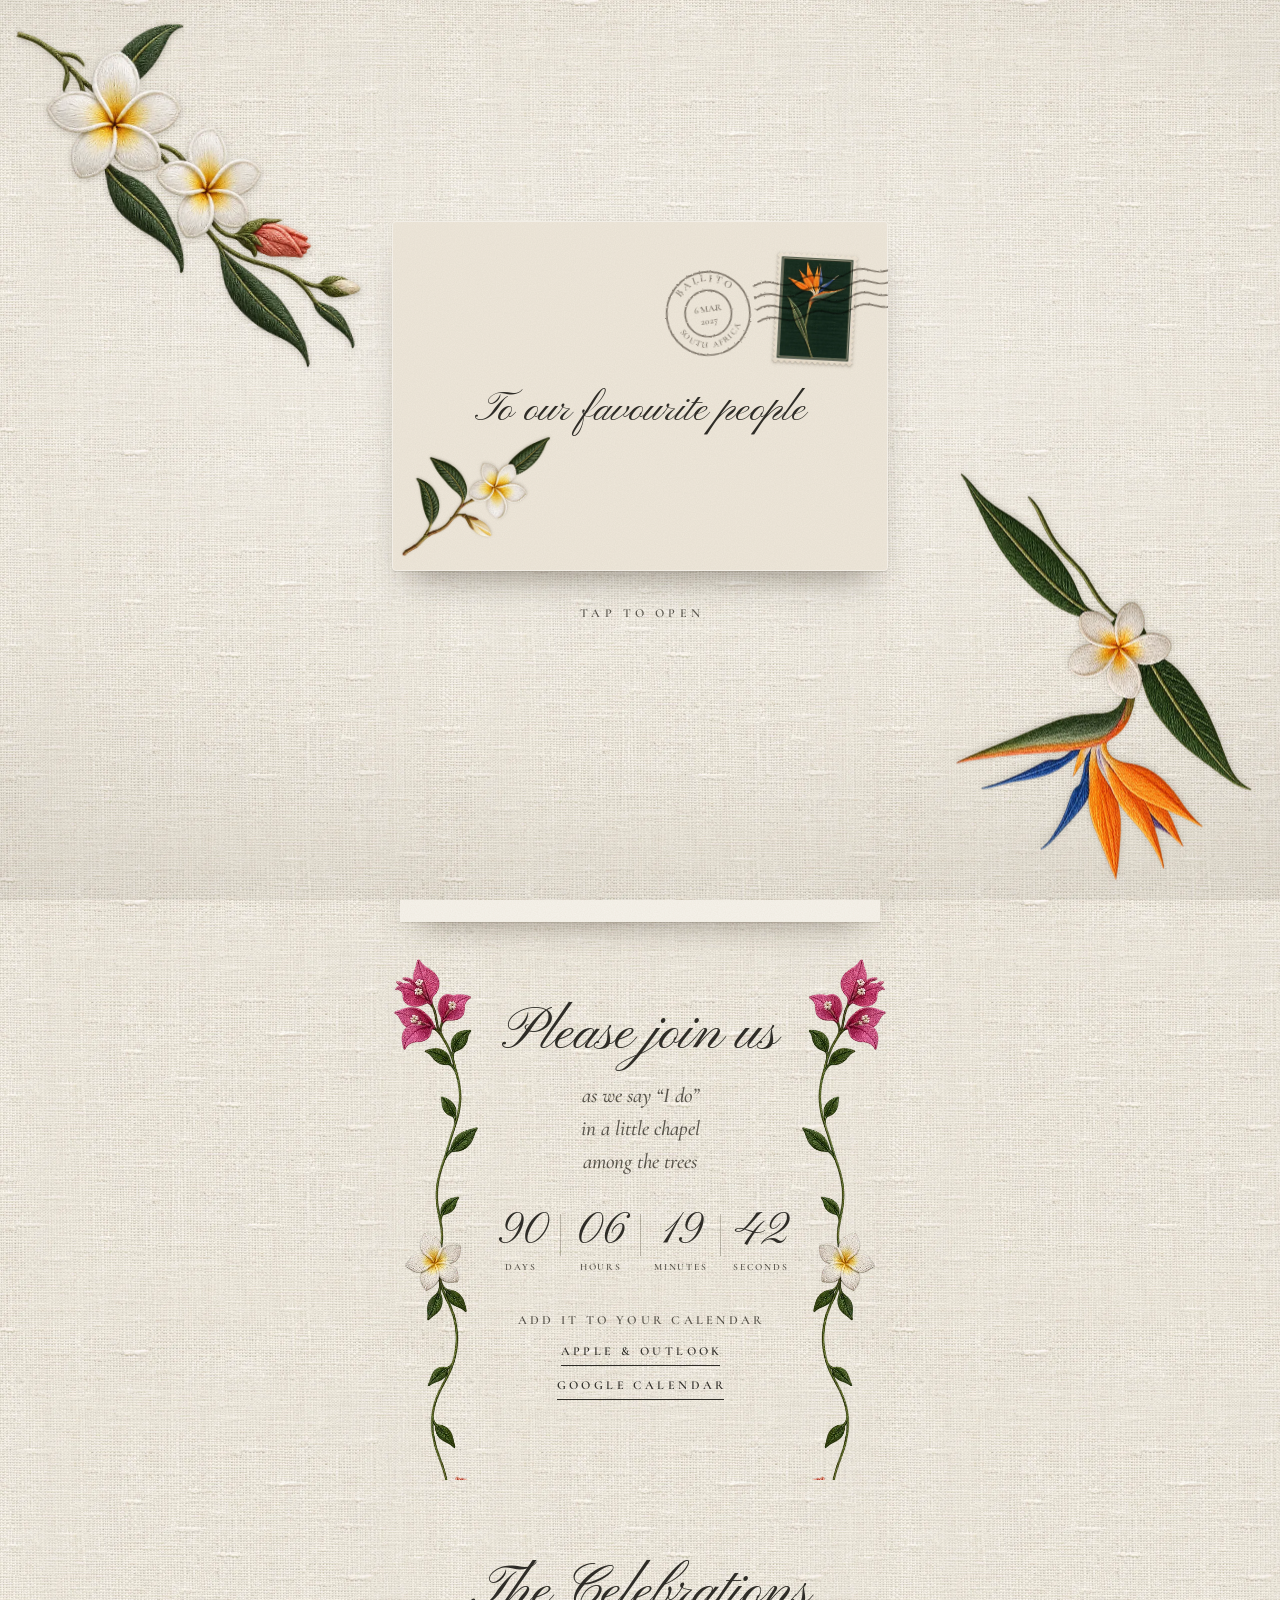
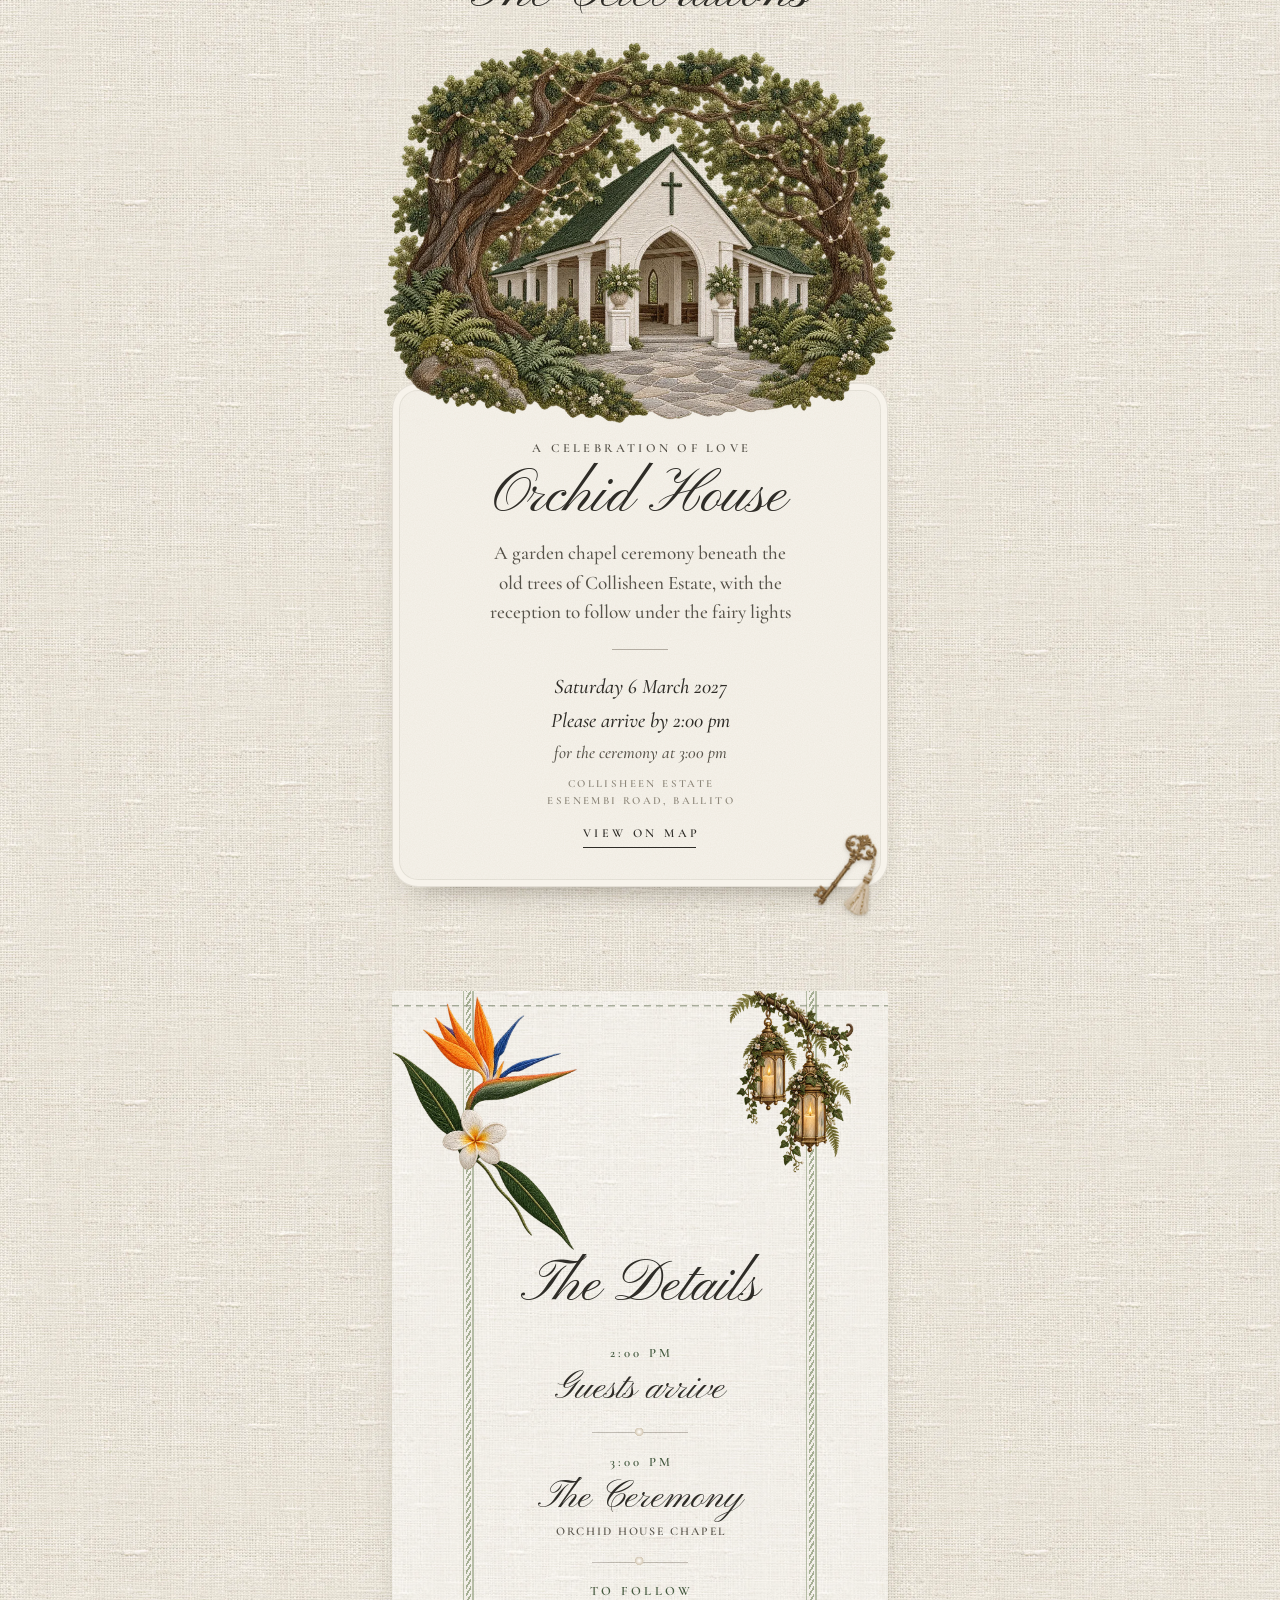
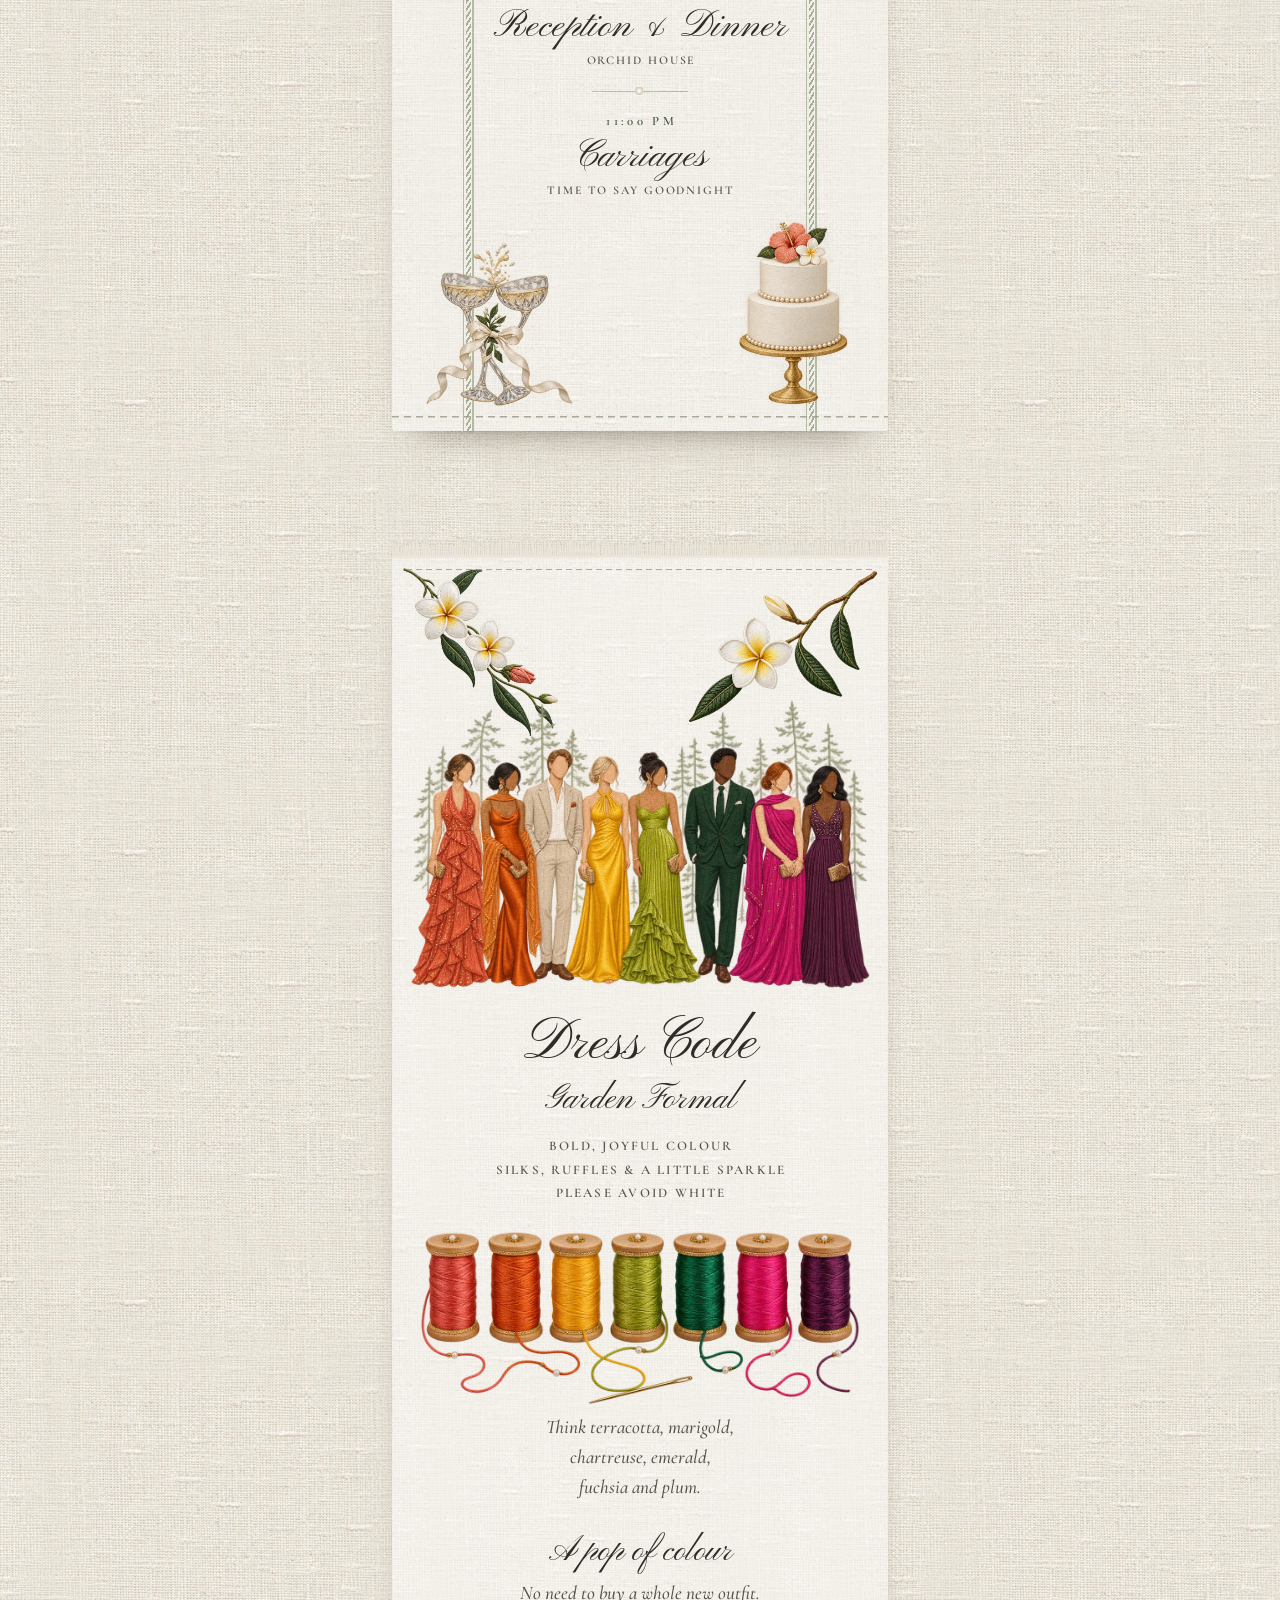
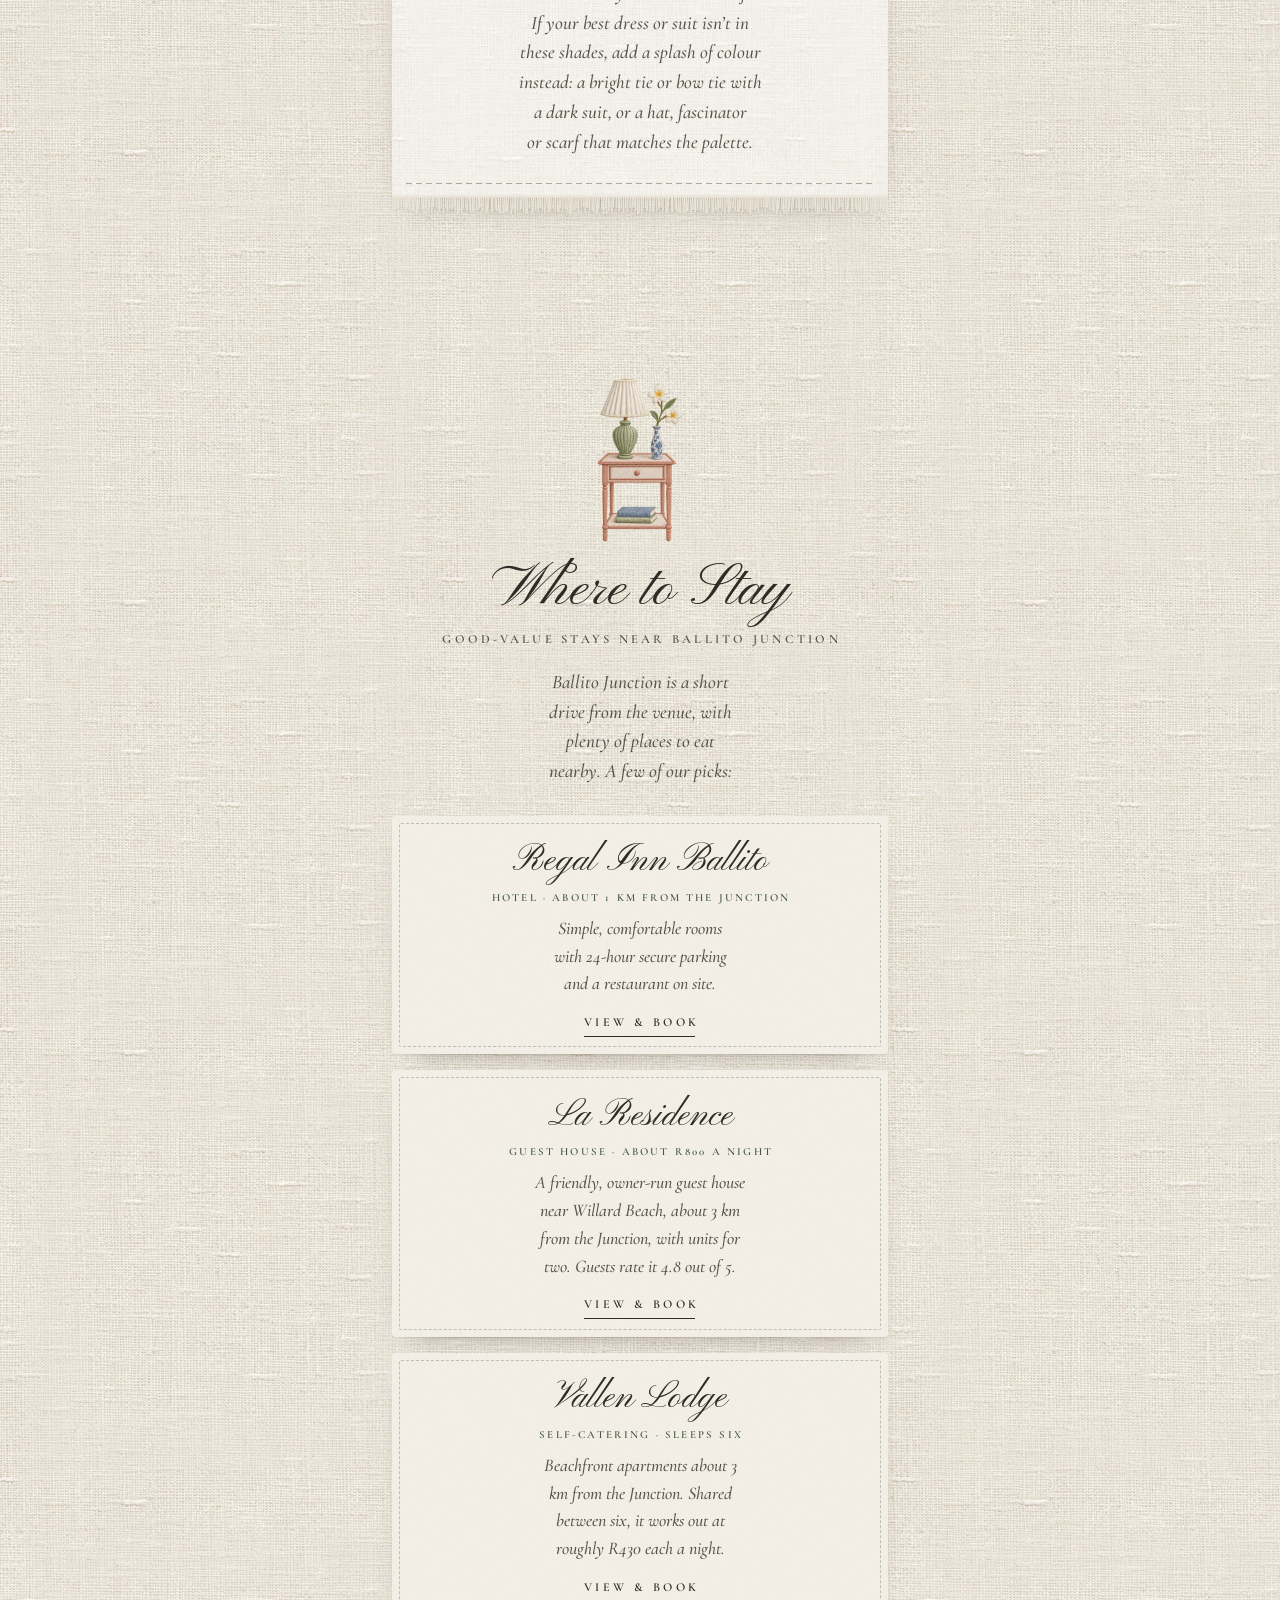
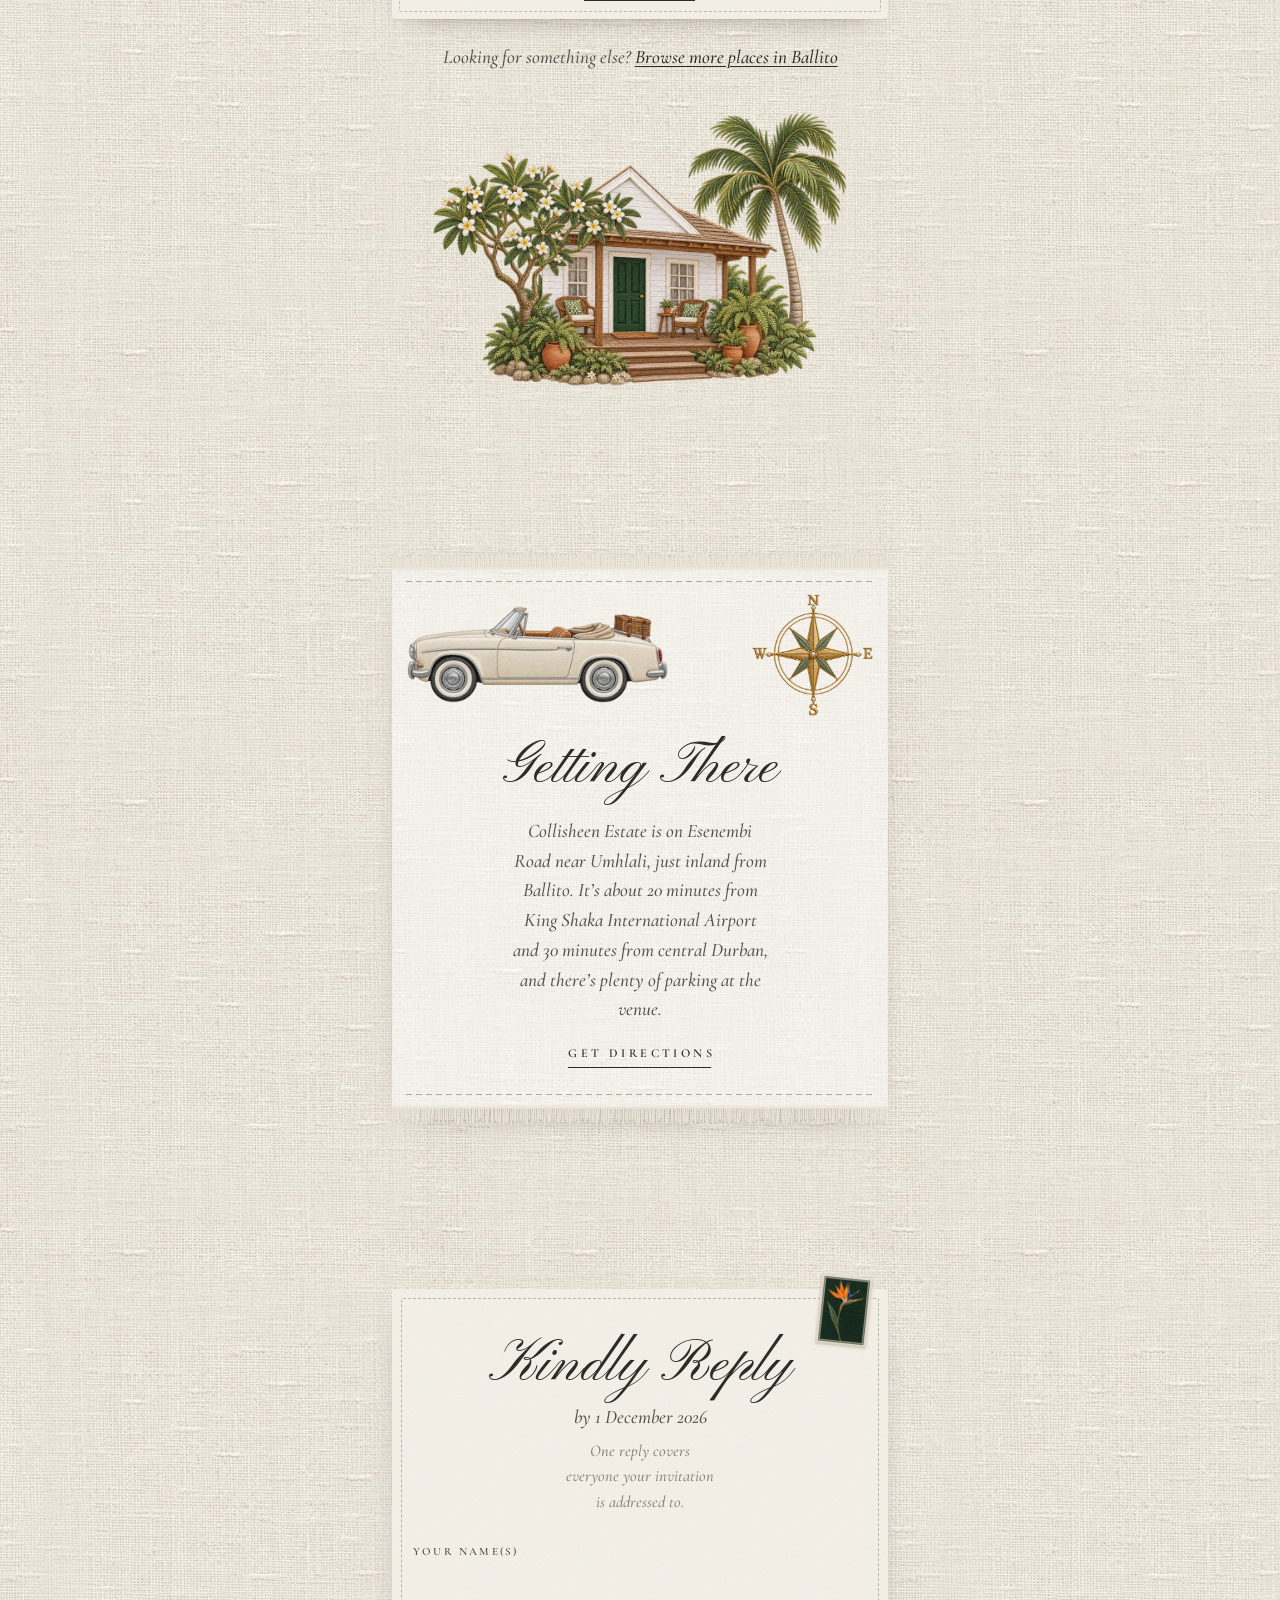
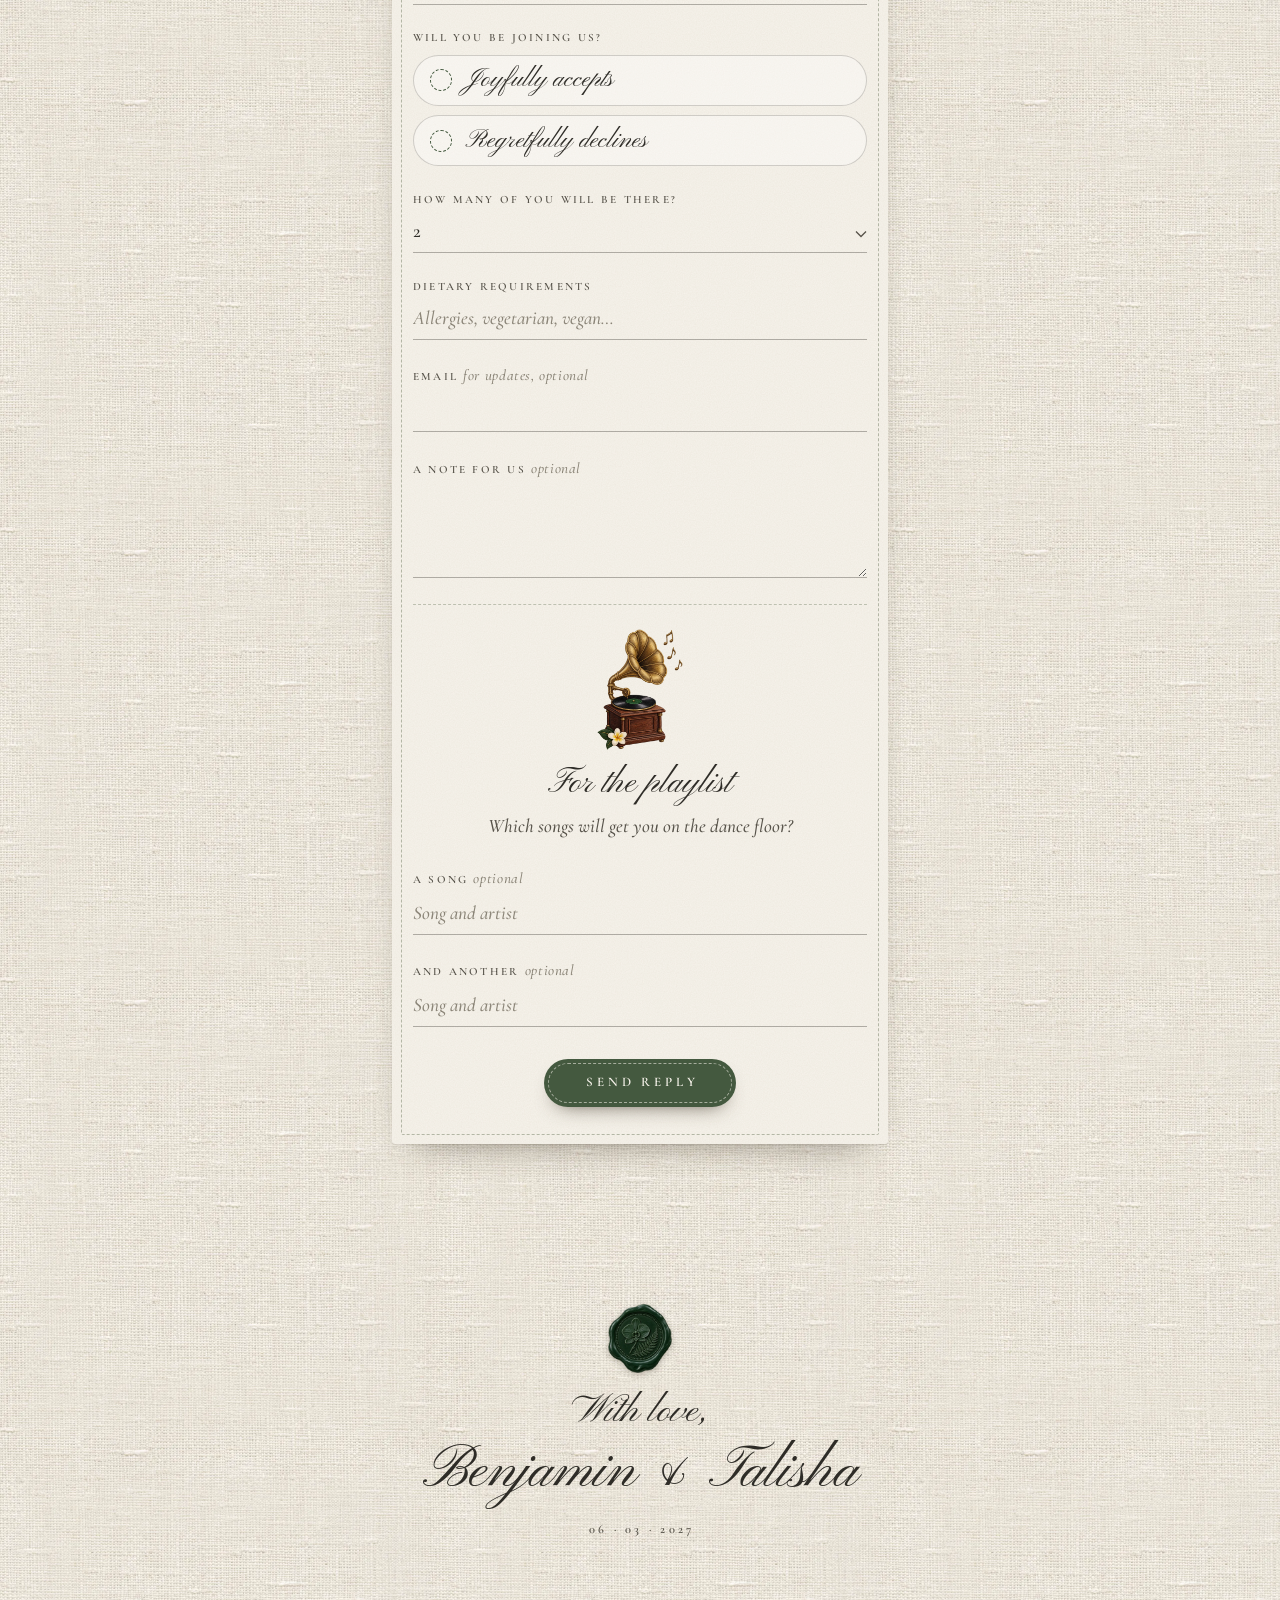
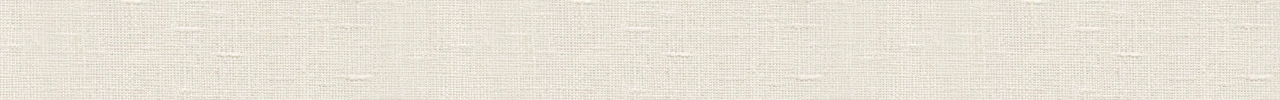
==== commit cd43f5a7: "Seat-capped guest count, songs in the RSVP, link maker page - "How many of you will be there?" is ba" ====
--- a/site/index.html
+++ b/site/index.html
@@ -26,9 +26,9 @@
 <link rel="stylesheet" href="https://fonts.googleapis.com/css2?family=Pinyon+Script&amp;display=block">
 <link rel="stylesheet" href="https://fonts.googleapis.com/css2?family=Cormorant+Garamond:ital,wght@0,400;0,500;0,600;1,400;1,500&amp;display=swap">
 <link rel="preload" as="image" href="assets/hero-arch.webp?v=c3e23fb2" type="image/webp">
-<link rel="stylesheet" href="styles.css?v=4a9dcc30">
+<link rel="stylesheet" href="styles.css?v=2fb17304">
 <script>
-  /* Show the envelope only when JavaScript is running. If script.js?v=0f5ac863 fails to
+  /* Show the envelope only when JavaScript is running. If script.js?v=7232be33 fails to
      load or errors, the invitation is revealed instead of staying sealed. */
   (function (d) {
     var h = d.documentElement;
@@ -40,11 +40,11 @@
     });
   })(document);
 </script>
-<script src="script.js?v=0f5ac863" defer></script>
+<script src="script.js?v=7232be33" defer></script>
 </head>
 <body>
 
-<!-- ============ THE ENVELOPE (shown first, opened by script.js?v=0f5ac863) ============ -->
+<!-- ============ THE ENVELOPE (shown first, opened by script.js?v=7232be33) ============ -->
 <div class="scene" id="scene">
   <div class="scene-vignette" id="scene-vignette"></div>
   <img class="scene-sprig scene-sprig--top" src="assets/coastal-corner.webp?v=b234eb41" width="600" height="652" alt="">
@@ -300,6 +300,7 @@
         <input type="hidden" name="_subject" id="rsvp-subject" value="Wedding RSVP">
         <input type="hidden" name="form" value="RSVP">
         <input type="hidden" name="invitation" class="invitation-field" value="">
+        <input type="hidden" name="invited" id="rsvp-invited" value="">
 
         <div class="field">
           <label for="rsvp-name">Your name(s)</label>
@@ -315,6 +316,14 @@
         </fieldset>
 
         <div class="if-attending">
+          <div class="field" id="rsvp-guests-field">
+            <label for="rsvp-guests">How many of you will be there?</label>
+            <select id="rsvp-guests" name="guests">
+              <option>1</option><option>2</option>
+            </select>
+            <p class="field-hint" id="rsvp-guests-hint" hidden></p>
+          </div>
+
           <div class="field">
             <label for="rsvp-diet">Dietary requirements</label>
             <input id="rsvp-diet" name="dietary" type="text" placeholder="Allergies, vegetarian, vegan…">
@@ -331,6 +340,20 @@
           <textarea id="rsvp-note" name="message" rows="3"></textarea>
         </div>
 
+        <div class="if-attending playlist-block">
+          <img class="playlist-gramophone" src="assets/gramophone.webp?v=2d4e3658" width="640" height="900" alt="" loading="lazy" decoding="async">
+          <p class="script-sub playlist-title">For the playlist</p>
+          <p class="playlist-lede">Which songs will get you on the dance floor?</p>
+          <div class="field">
+            <label for="song-1">A song <span class="optional">optional</span></label>
+            <input id="song-1" name="song_1" type="text" placeholder="Song and artist">
+          </div>
+          <div class="field">
+            <label for="song-2">And another <span class="optional">optional</span></label>
+            <input id="song-2" name="song_2" type="text" placeholder="Song and artist">
+          </div>
+        </div>
+
         <div class="form-problem" id="rsvp-problem" role="alert" hidden></div>
 
         <button class="send" type="submit" id="rsvp-submit"><span id="rsvp-submit-label">Send reply</span></button>
@@ -341,52 +364,7 @@
         <img class="done-seal" src="assets/seal.webp?v=17709065" width="360" height="391" alt="">
         <p class="script-title done-title">Thank you, <span id="done-name"></span></p>
         <p class="lede" id="done-message"></p>
-        <a class="text-link" id="done-playlist" href="#playlist" hidden>Add a song to the playlist</a>
         <button class="text-link text-button" type="button" id="rsvp-edit">Change my reply</button>
-      </div>
-    </div>
-  </section>
-
-
-  <!-- ============ 9. THE PLAYLIST (fringed napkin) ============ -->
-  <section class="playlist" id="playlist" aria-labelledby="playlist-title">
-    <div class="napkin napkin--playlist">
-      <img class="motif gramophone" src="assets/gramophone.webp?v=2d4e3658" width="640" height="900" alt="" loading="lazy" decoding="async">
-      <h2 class="script-title" id="playlist-title">The Playlist</h2>
-      <p class="lede">Which songs get you on the dance floor? Suggest one or two for our wedding playlist.</p>
-
-      <form class="rsvp-form playlist-form" id="playlist-form" action="https://formspree.io/f/mkjogwgd" method="POST" data-fallback-user="benrodrigues05" data-fallback-domain="gmail.com">
-        <input class="hp" type="text" name="_gotcha" id="playlist-gotcha" tabindex="-1" autocomplete="off" aria-hidden="true">
-        <input type="hidden" name="_subject" id="playlist-subject" value="Song request">
-        <input type="hidden" name="form" value="Playlist">
-        <input type="hidden" name="invitation" class="invitation-field" value="">
-
-        <div class="field">
-          <label for="song-1">A song</label>
-          <input id="song-1" name="song_1" type="text" placeholder="Song and artist" required aria-describedby="song-1-error">
-          <p class="field-error" id="song-1-error" hidden></p>
-        </div>
-
-        <div class="field">
-          <label for="song-2">And another <span class="optional">optional</span></label>
-          <input id="song-2" name="song_2" type="text" placeholder="Song and artist">
-        </div>
-
-        <div class="field">
-          <label for="song-name">From <span class="optional">your name, optional</span></label>
-          <input id="song-name" name="name" type="text" autocomplete="name">
-        </div>
-
-        <div class="form-problem" id="playlist-problem" role="alert" hidden></div>
-
-        <button class="send" type="submit" id="playlist-submit"><span id="playlist-submit-label">Add to the playlist</span></button>
-        <p class="preview-note" id="playlist-preview-note" hidden>Preview only. Suggestions aren&rsquo;t sent anywhere until the inbox is connected.</p>
-      </form>
-
-      <div class="reply-done" id="playlist-done" tabindex="-1" hidden>
-        <p class="script-title done-title">Added to the playlist</p>
-        <p class="lede" id="playlist-done-message"></p>
-        <button class="text-link text-button" type="button" id="playlist-again">Suggest another</button>
       </div>
     </div>
   </section>
--- a/site/styles.css
+++ b/site/styles.css
@@ -233,7 +233,7 @@
   filter: drop-shadow(0 2px 2.5px rgba(var(--shadow), .35));
 }
 
-/* --- the folded letter (geometry is set by script.js?v=0f5ac863) --- */
+/* --- the folded letter (geometry is set by script.js?v=7232be33) --- */
 .letter {
   position: absolute;
   z-index: 3;
@@ -934,6 +934,12 @@
   box-shadow: 0 1px 0 var(--sage-deep);
 }
 .field [aria-invalid="true"] { border-bottom-color: var(--error); }
+.field-hint {
+  margin: .35rem 0 0;
+  font-size: 1rem;
+  font-style: italic;
+  color: var(--ink-faint);
+}
 .field-error {
   margin: .35rem 0 0;
   font-size: 1rem;
@@ -991,6 +997,14 @@
 .choice-text { font: 400 1.6rem/1.1 var(--font-script); color: var(--ink); }
 .choice--small .choice-text { font-size: 1.45rem; }
 
+.playlist-block {               /* song suggestions at the foot of the reply card */
+  padding-top: 1.5rem;
+  border-top: 1px dashed rgba(93, 106, 77, .35);
+}
+.playlist-gramophone { justify-self: center; width: 86px; margin-bottom: -.7rem; }
+.playlist-title { text-align: center; font-size: clamp(1.8rem, 7.6vw, 2.2rem); }
+.playlist-lede { margin: -1.1rem 0 0; text-align: center; font-style: italic; color: var(--ink-soft); }
+
 .form-problem {
   padding: .9rem 1rem;
   border-left: 2px solid var(--error);
@@ -1045,19 +1059,13 @@
 .reply-done .lede { max-width: 26ch; }
 
 
-/* --- 9. the playlist --- */
-.playlist .gramophone { width: 58%; max-width: 15rem; margin: -.6rem auto .6rem; }
-.playlist .lede { max-width: 28ch; margin-block: .7rem 1.6rem; }
-.playlist .reply-done { padding-block: .4rem .2rem; }
-
-
 /* --- closing --- */
 .closing { display: grid; justify-items: center; gap: .4rem; }
 .closing-seal { width: 64px; margin-bottom: .6rem; filter: drop-shadow(0 2px 3px rgba(var(--shadow), .3)); }
 .closing-names { margin: 0 0 .5rem; font: 400 var(--fs-title)/1.1 var(--font-script); }
 
 
-/* --- floating RSVP shortcut (shown by script.js?v=0f5ac863 once you scroll) --- */
+/* --- floating RSVP shortcut (shown by script.js?v=7232be33 once you scroll) --- */
 .rsvp-fab {
   position: fixed;
   z-index: 40;
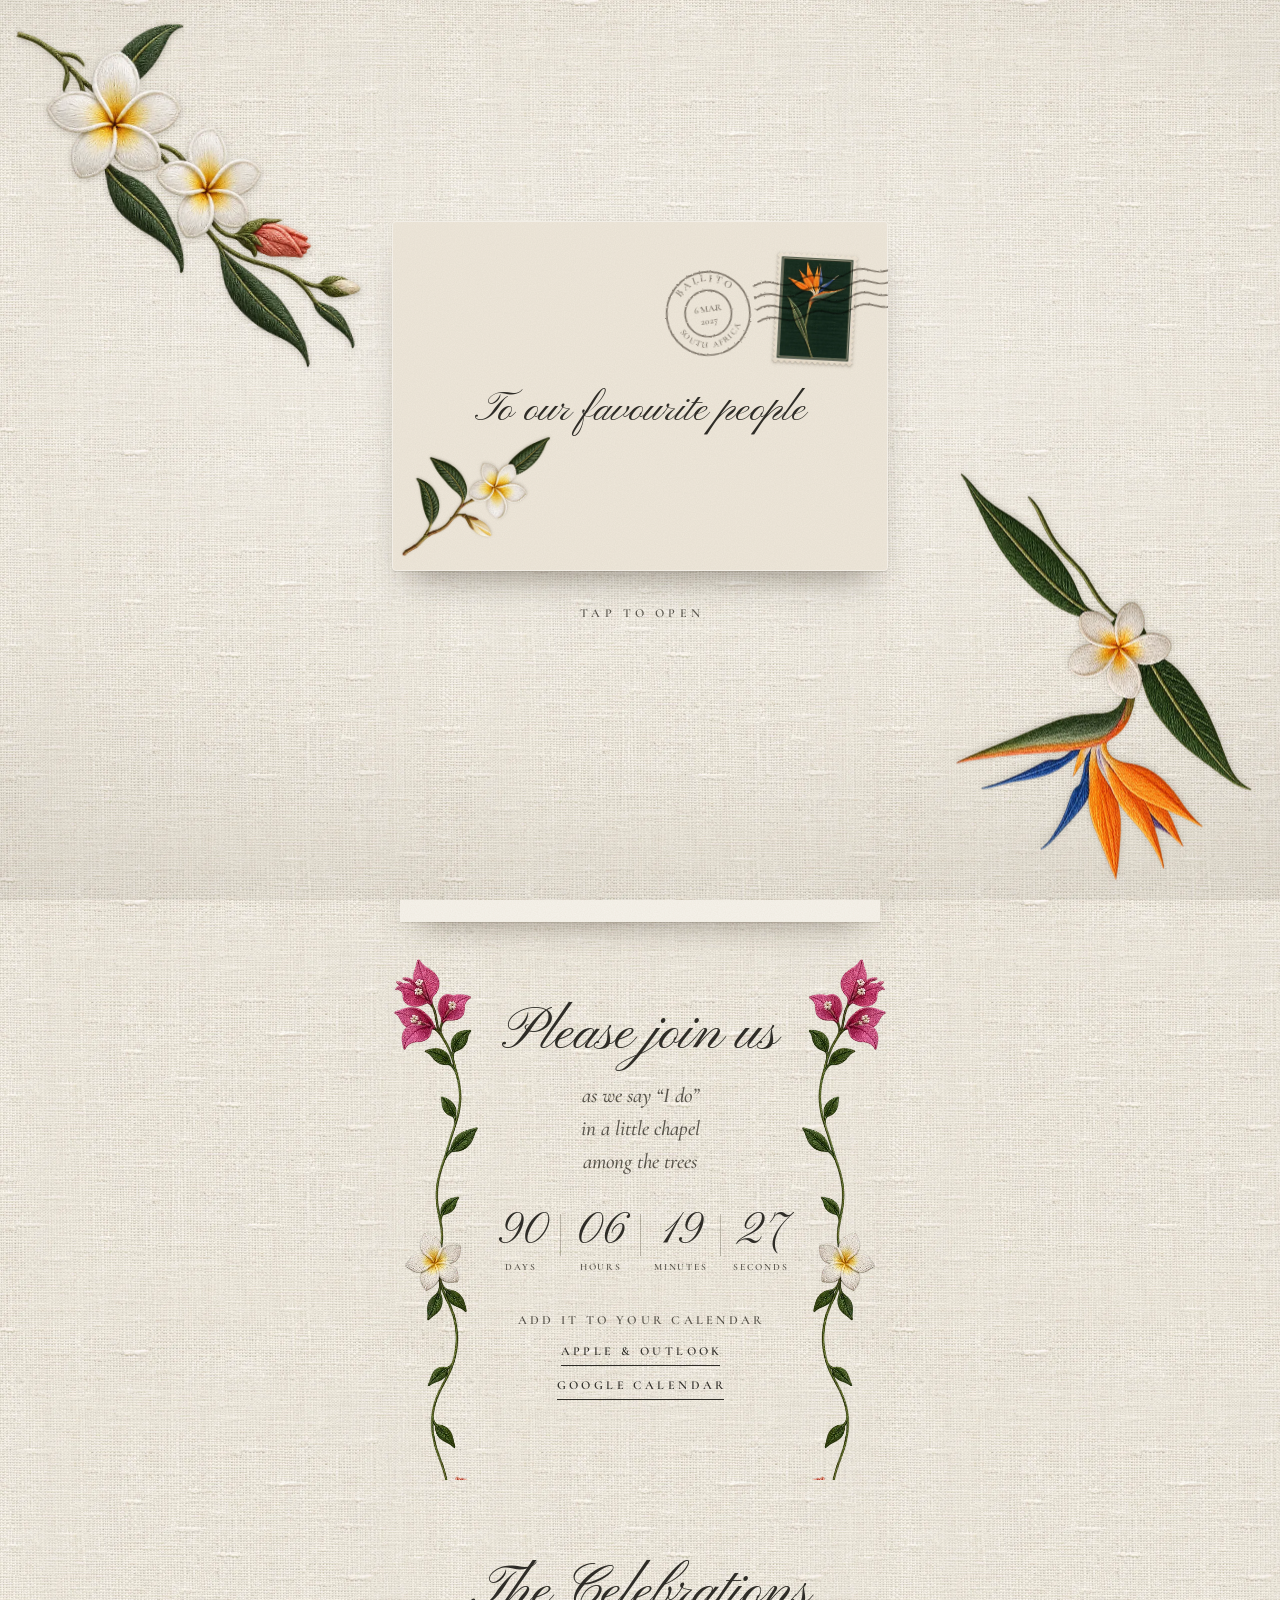
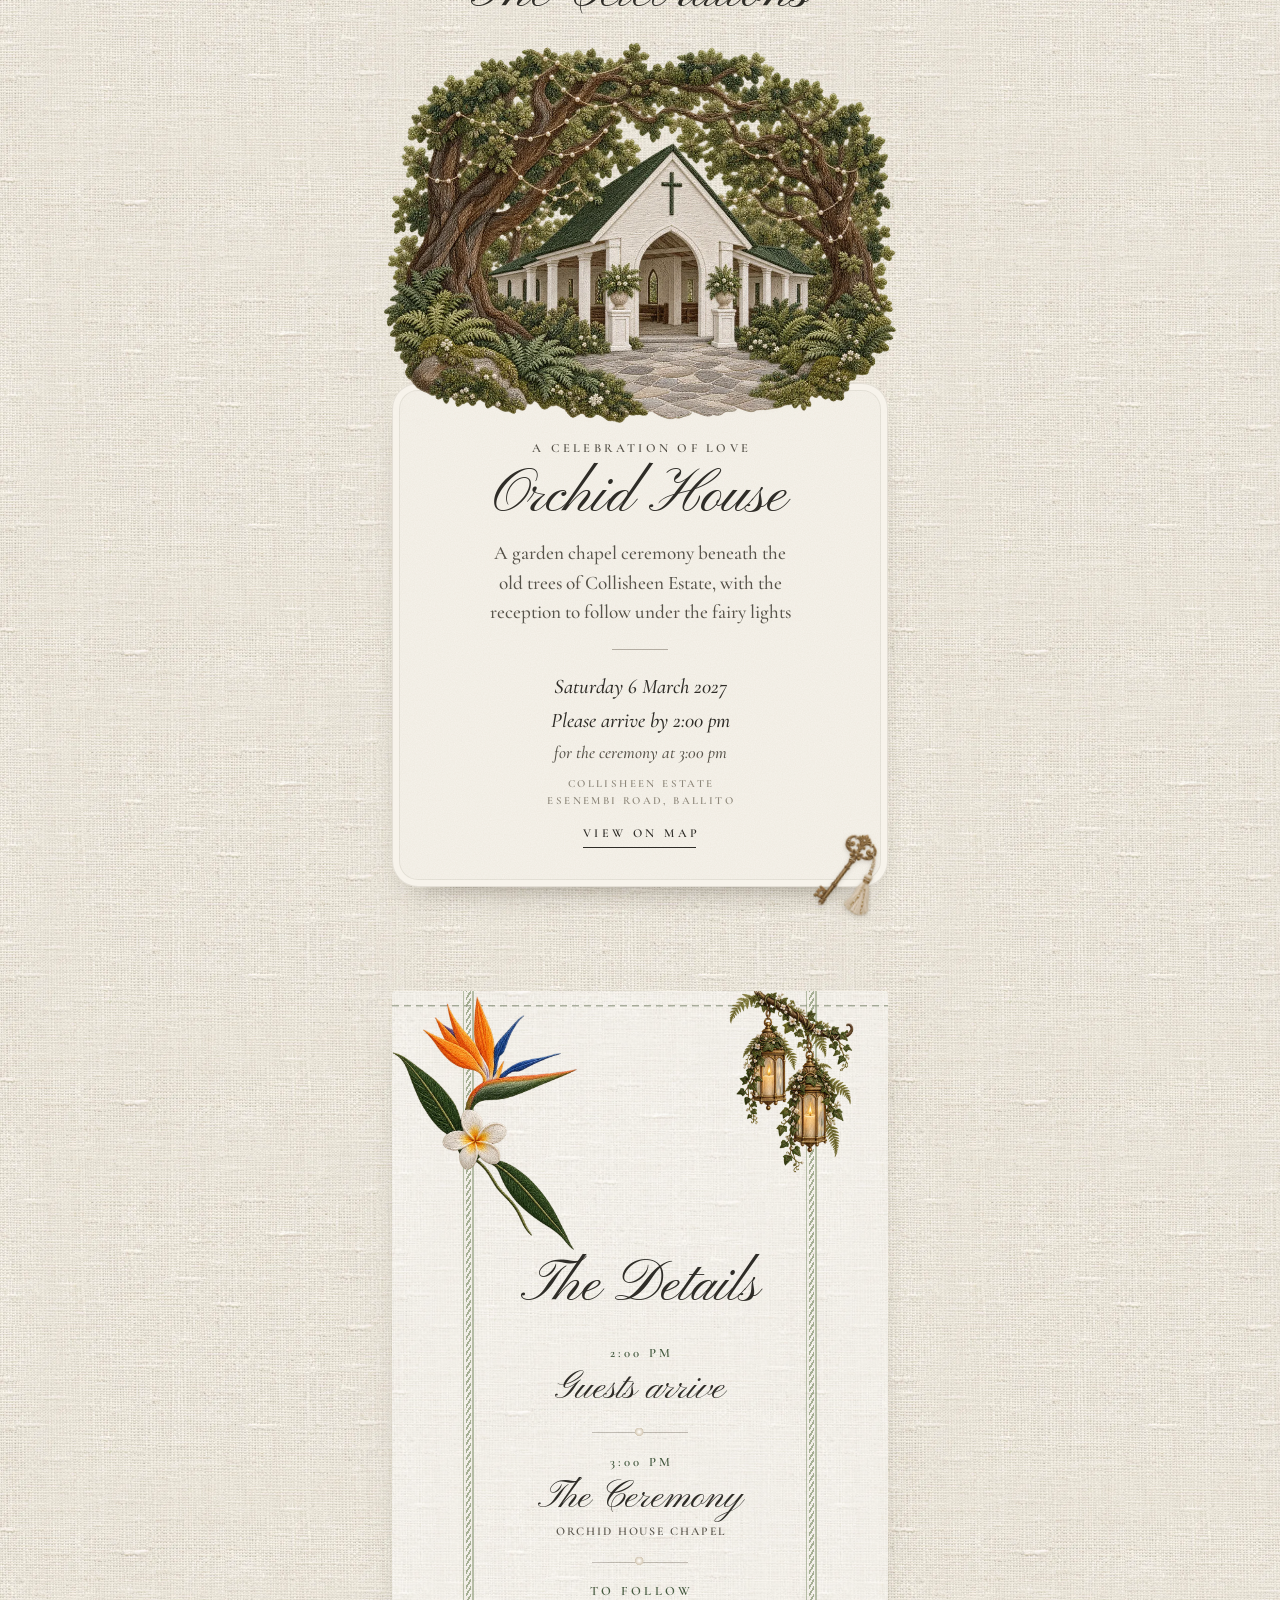
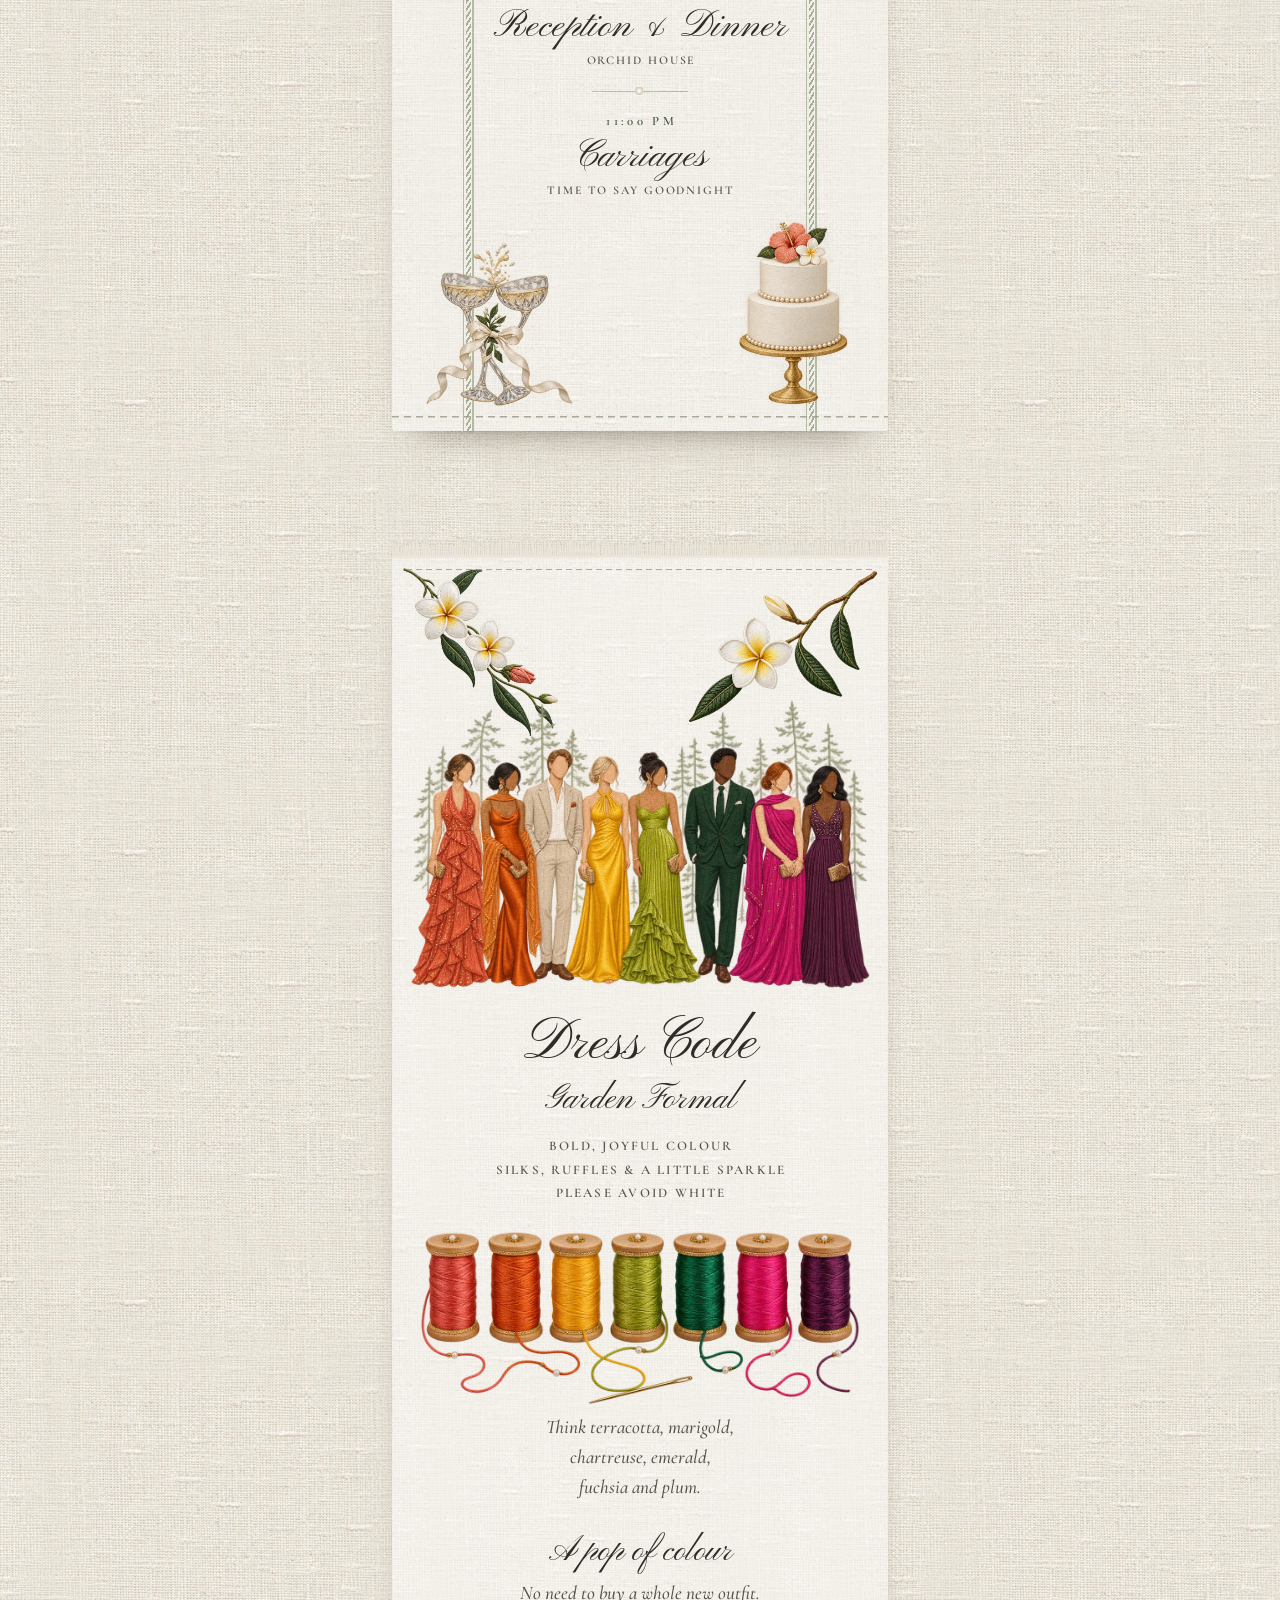
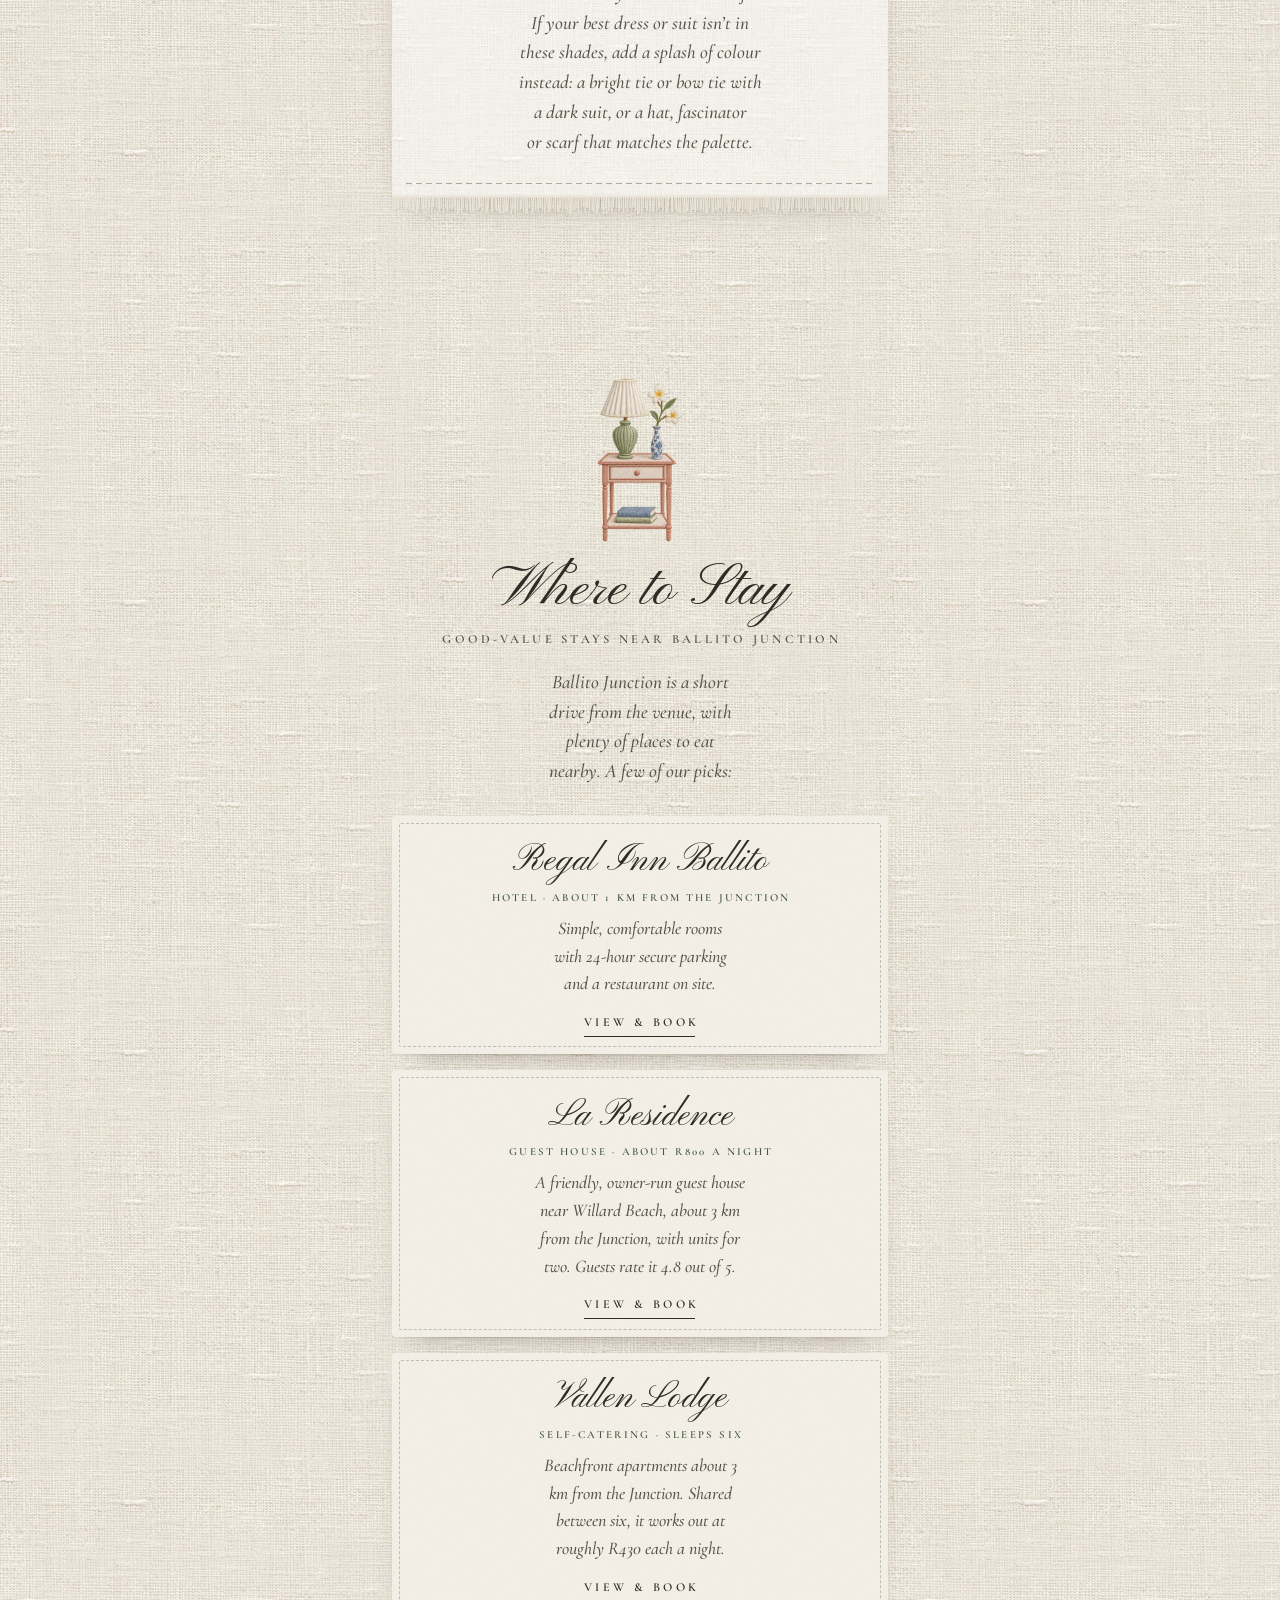
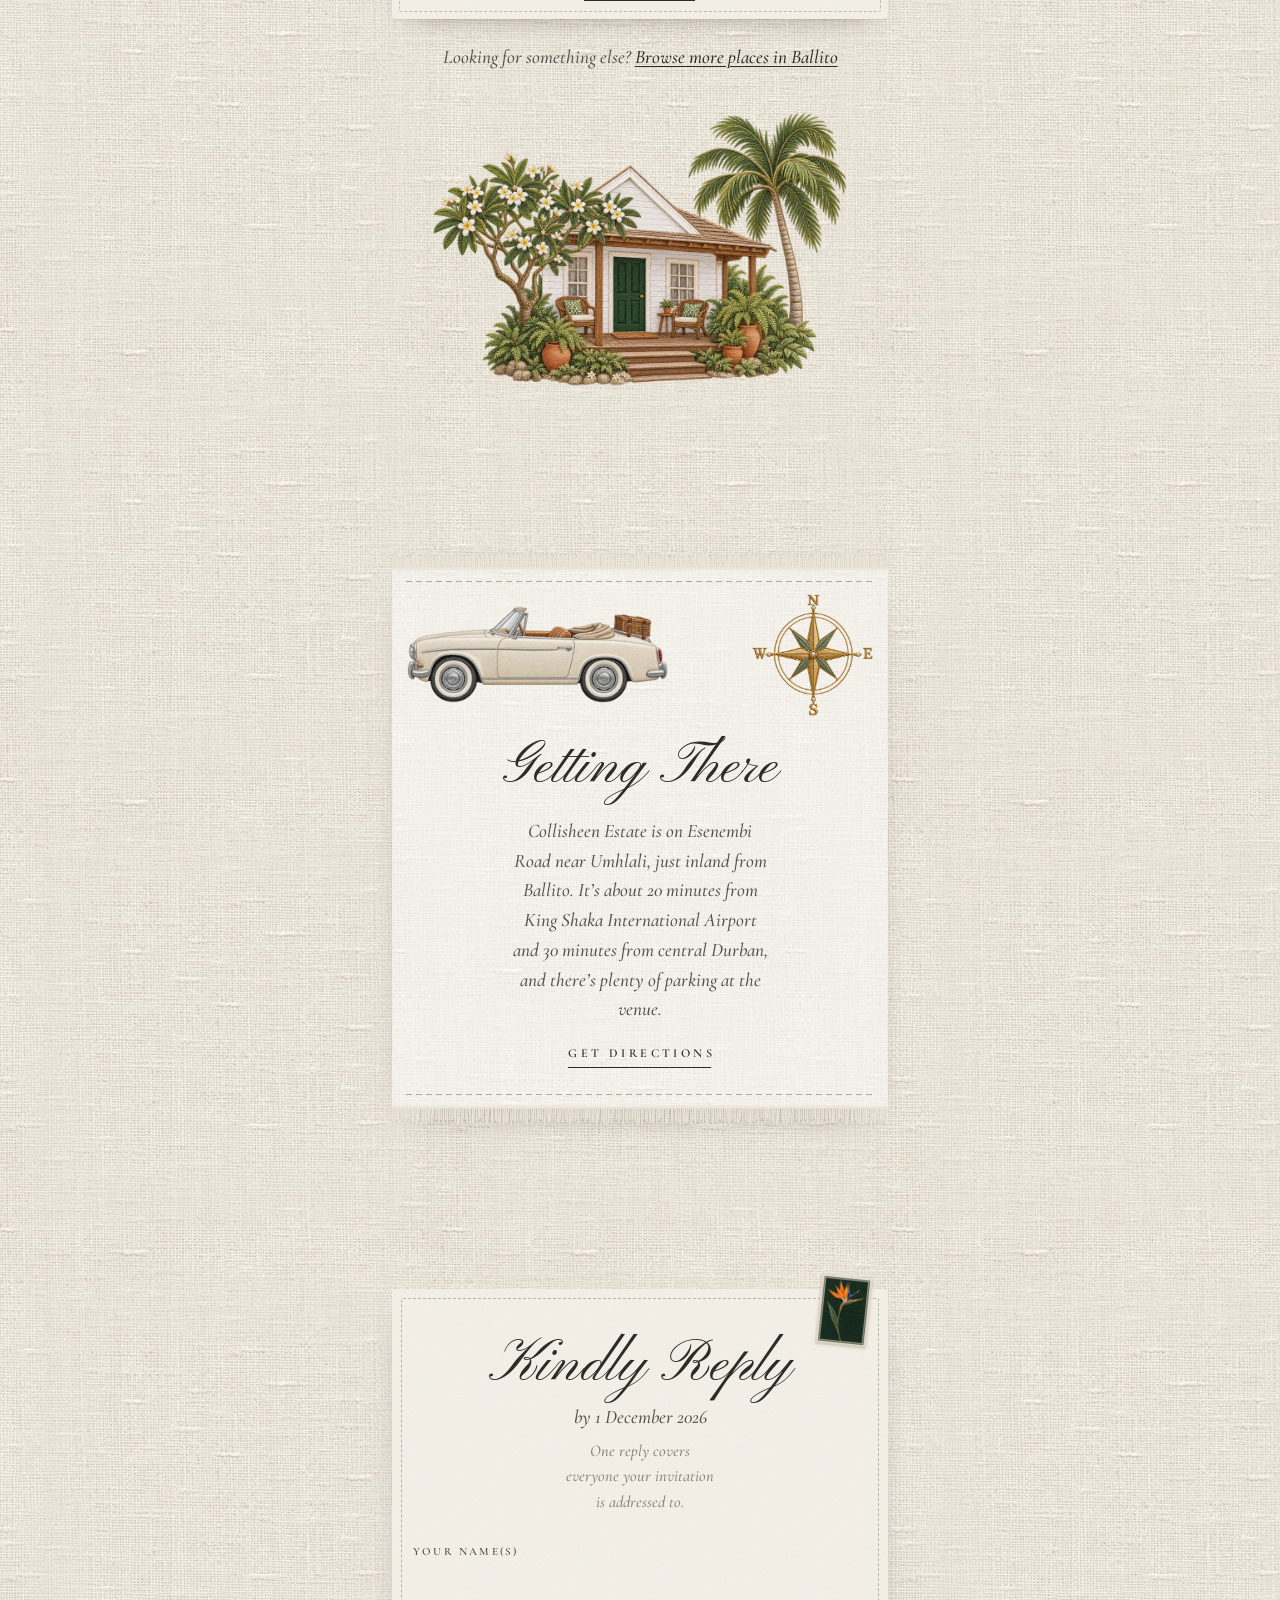
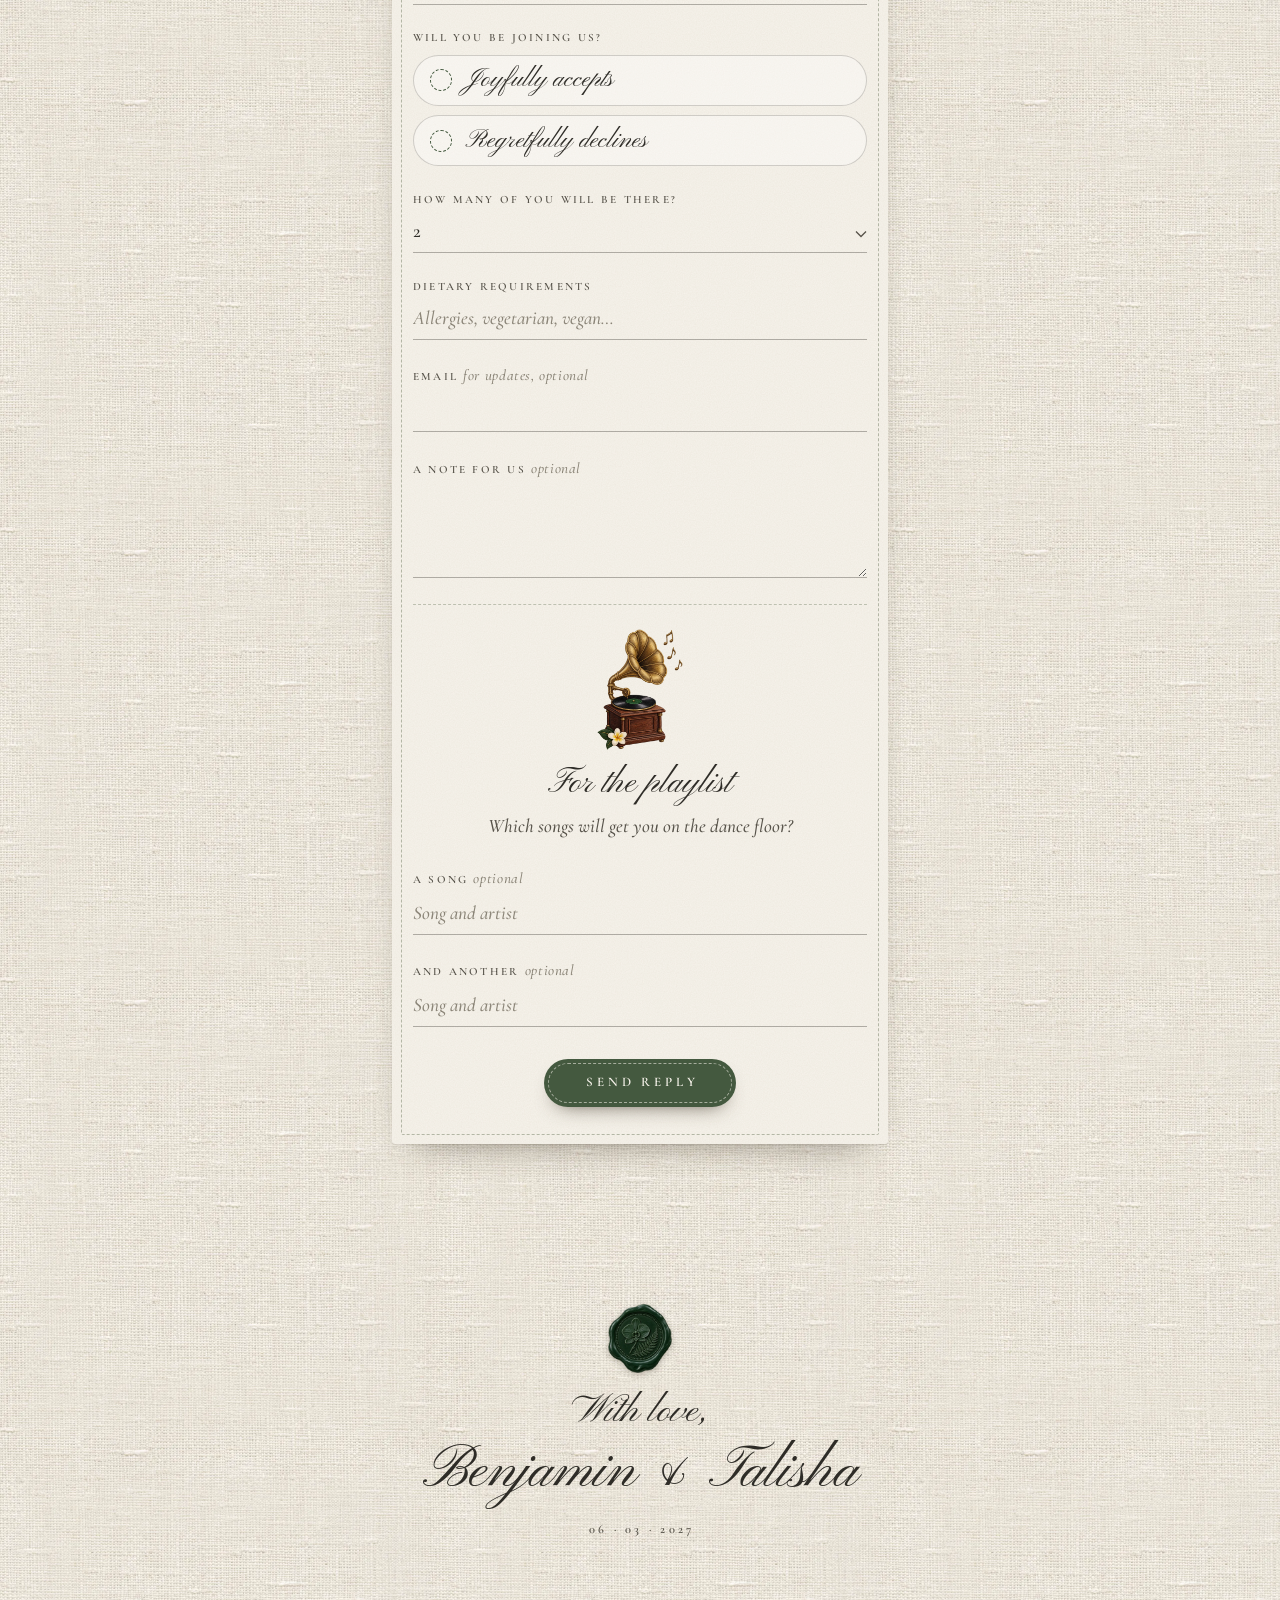
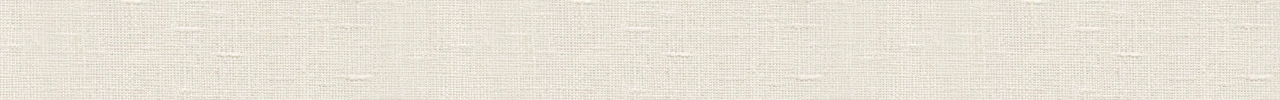
==== commit 502d6a1c: "Hide the reply-by heading once an RSVP is sent After replying, the card only shows the thank-you; "K" ====
--- a/site/index.html
+++ b/site/index.html
@@ -26,9 +26,9 @@
 <link rel="stylesheet" href="https://fonts.googleapis.com/css2?family=Pinyon+Script&amp;display=block">
 <link rel="stylesheet" href="https://fonts.googleapis.com/css2?family=Cormorant+Garamond:ital,wght@0,400;0,500;0,600;1,400;1,500&amp;display=swap">
 <link rel="preload" as="image" href="assets/hero-arch.webp?v=c3e23fb2" type="image/webp">
-<link rel="stylesheet" href="styles.css?v=2fb17304">
+<link rel="stylesheet" href="styles.css?v=c2107449">
 <script>
-  /* Show the envelope only when JavaScript is running. If script.js?v=7232be33 fails to
+  /* Show the envelope only when JavaScript is running. If script.js?v=94473927 fails to
      load or errors, the invitation is revealed instead of staying sealed. */
   (function (d) {
     var h = d.documentElement;
@@ -40,11 +40,11 @@
     });
   })(document);
 </script>
-<script src="script.js?v=7232be33" defer></script>
+<script src="script.js?v=94473927" defer></script>
 </head>
 <body>
 
-<!-- ============ THE ENVELOPE (shown first, opened by script.js?v=7232be33) ============ -->
+<!-- ============ THE ENVELOPE (shown first, opened by script.js?v=94473927) ============ -->
 <div class="scene" id="scene">
   <div class="scene-vignette" id="scene-vignette"></div>
   <img class="scene-sprig scene-sprig--top" src="assets/coastal-corner.webp?v=b234eb41" width="600" height="652" alt="">
@@ -289,9 +289,11 @@
   <section class="rsvp" id="rsvp" aria-labelledby="rsvp-title">
     <div class="reply-card">
       <img class="reply-stamp" src="assets/stamp.webp?v=bd9901a7" width="300" height="409" alt="" loading="lazy" decoding="async">
-      <h2 class="script-title" id="rsvp-title">Kindly Reply</h2>
-      <p class="reply-by">by 1 December 2026</p>
-      <p class="reply-note">One reply covers everyone your invitation is addressed to.</p>
+      <div class="reply-head" id="rsvp-head">
+        <h2 class="script-title" id="rsvp-title">Kindly Reply</h2>
+        <p class="reply-by">by 1 December 2026</p>
+        <p class="reply-note">One reply covers everyone your invitation is addressed to.</p>
+      </div>
 
       <!-- Replies go to Formspree. The backup address is split in two so
            spam bots don't harvest it; guests only see it if sending fails. -->
--- a/site/styles.css
+++ b/site/styles.css
@@ -233,7 +233,7 @@
   filter: drop-shadow(0 2px 2.5px rgba(var(--shadow), .35));
 }
 
-/* --- the folded letter (geometry is set by script.js?v=7232be33) --- */
+/* --- the folded letter (geometry is set by script.js?v=94473927) --- */
 .letter {
   position: absolute;
   z-index: 3;
@@ -1065,7 +1065,7 @@
 .closing-names { margin: 0 0 .5rem; font: 400 var(--fs-title)/1.1 var(--font-script); }
 
 
-/* --- floating RSVP shortcut (shown by script.js?v=7232be33 once you scroll) --- */
+/* --- floating RSVP shortcut (shown by script.js?v=94473927 once you scroll) --- */
 .rsvp-fab {
   position: fixed;
   z-index: 40;
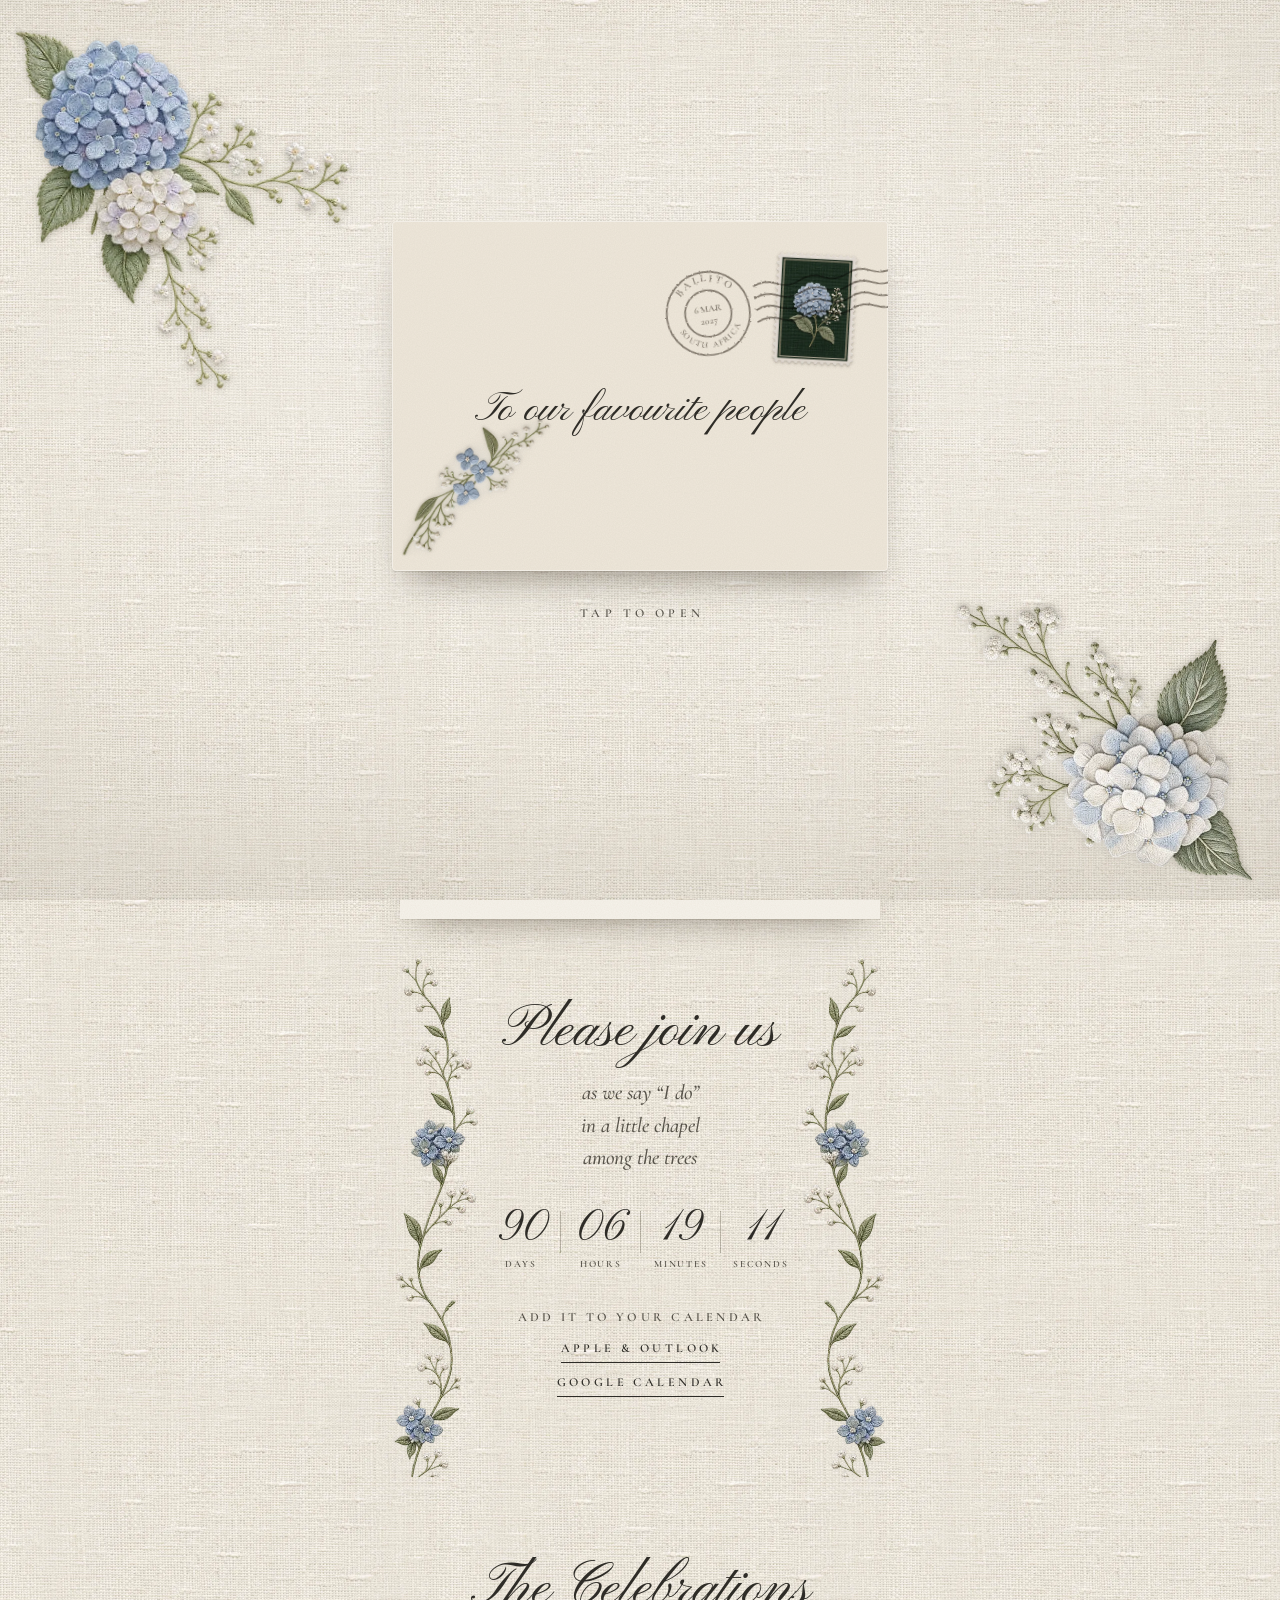
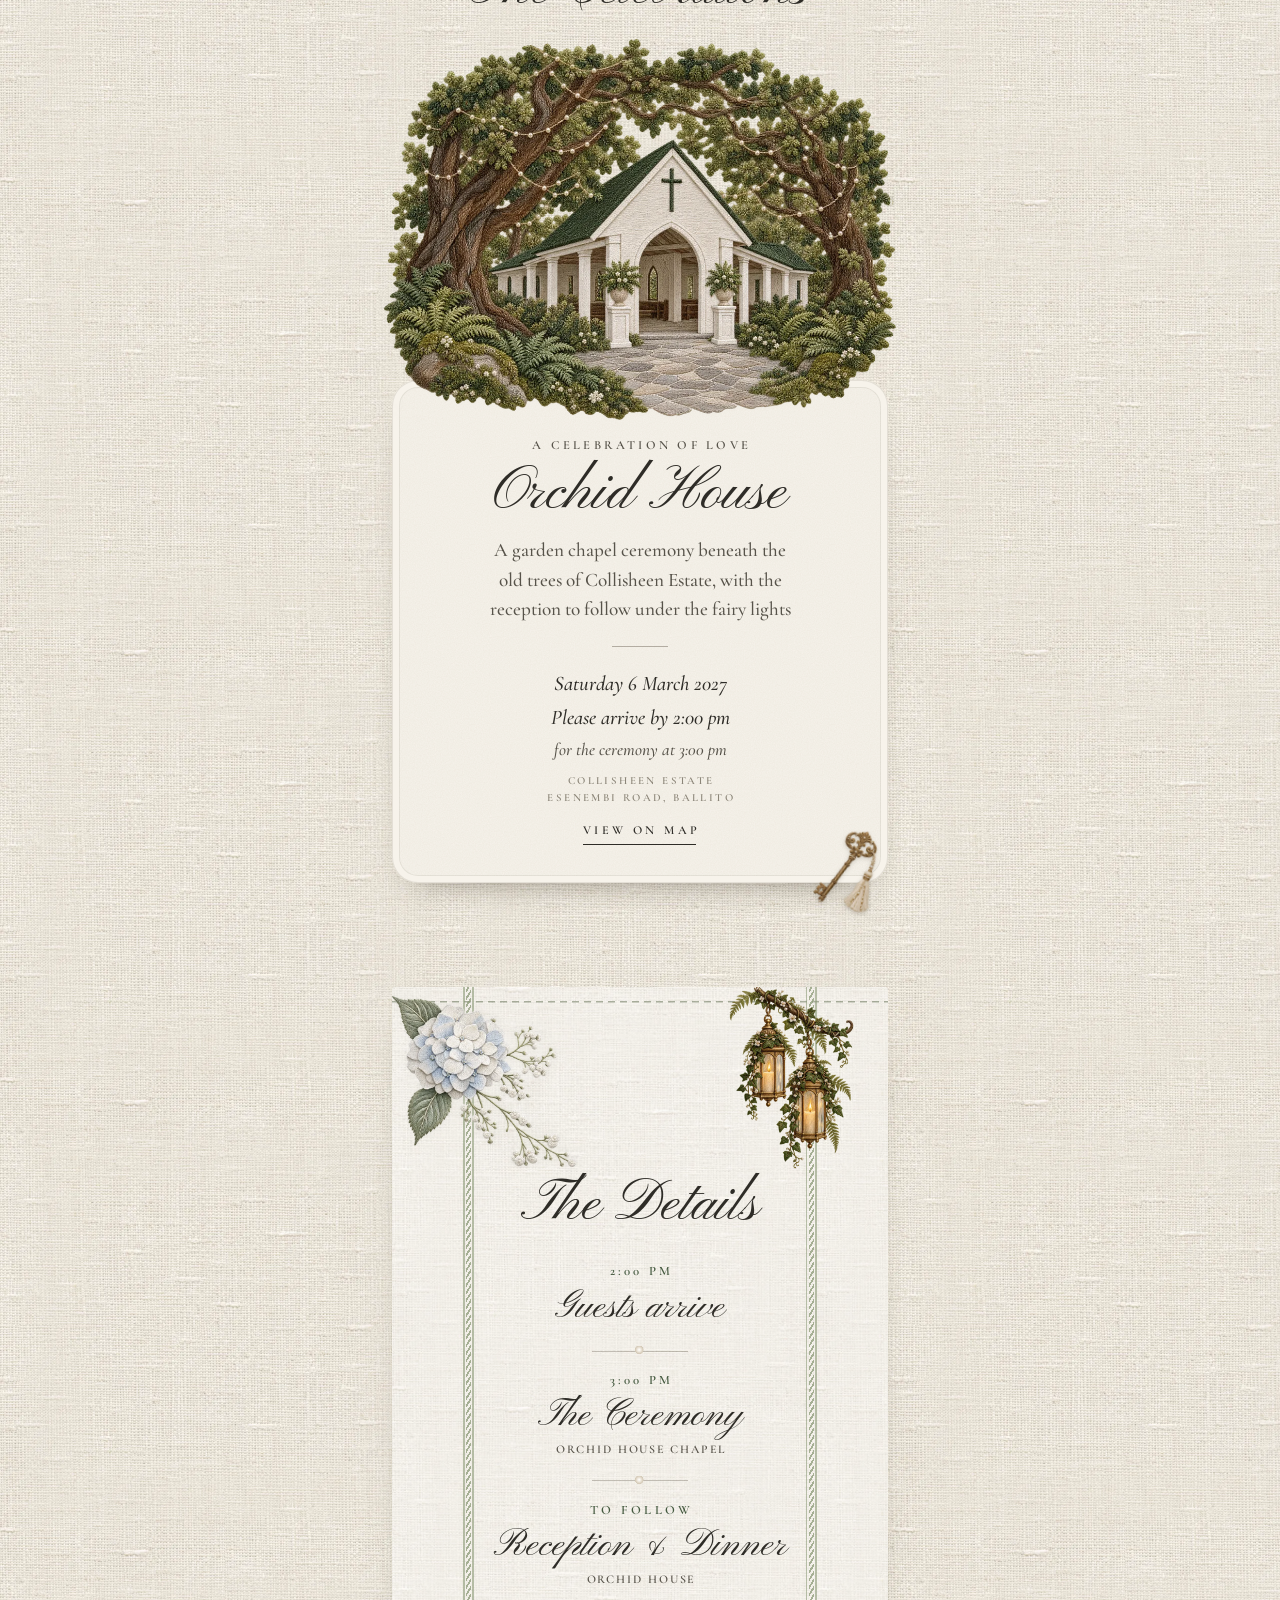
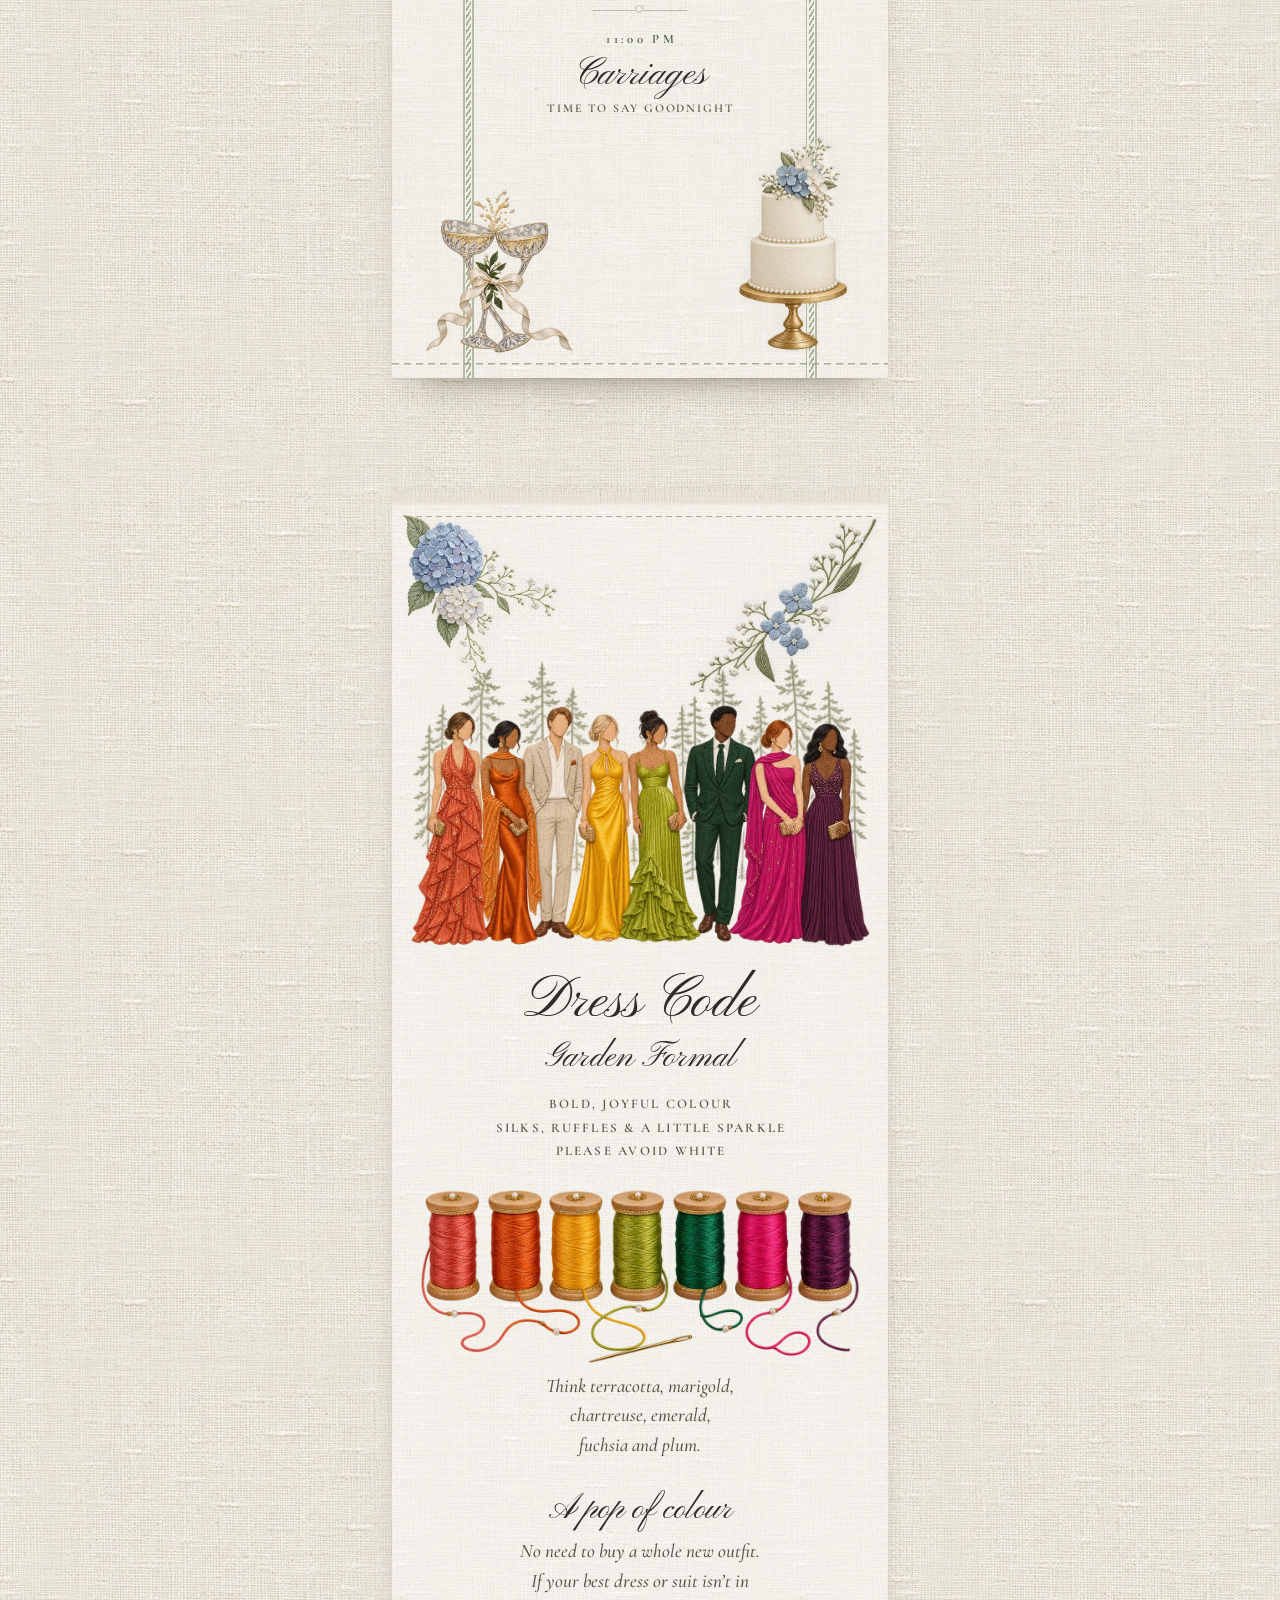
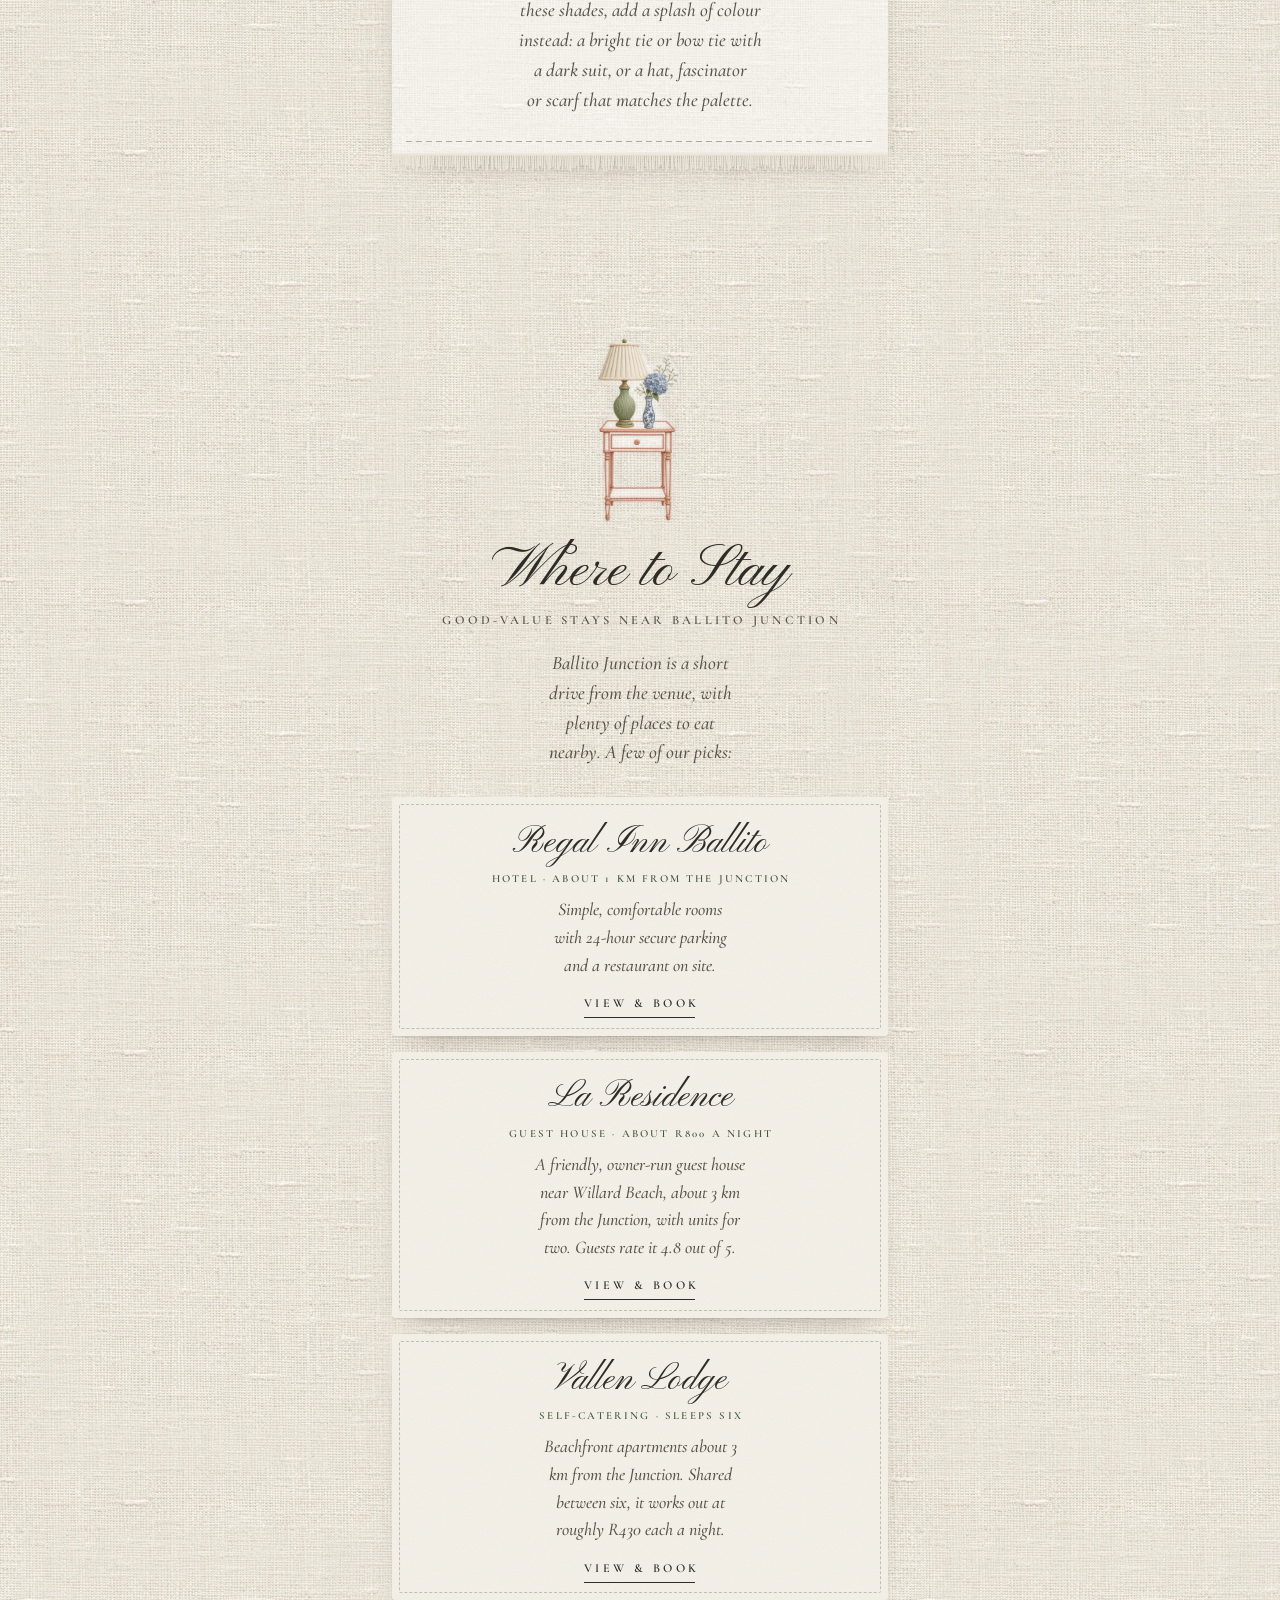
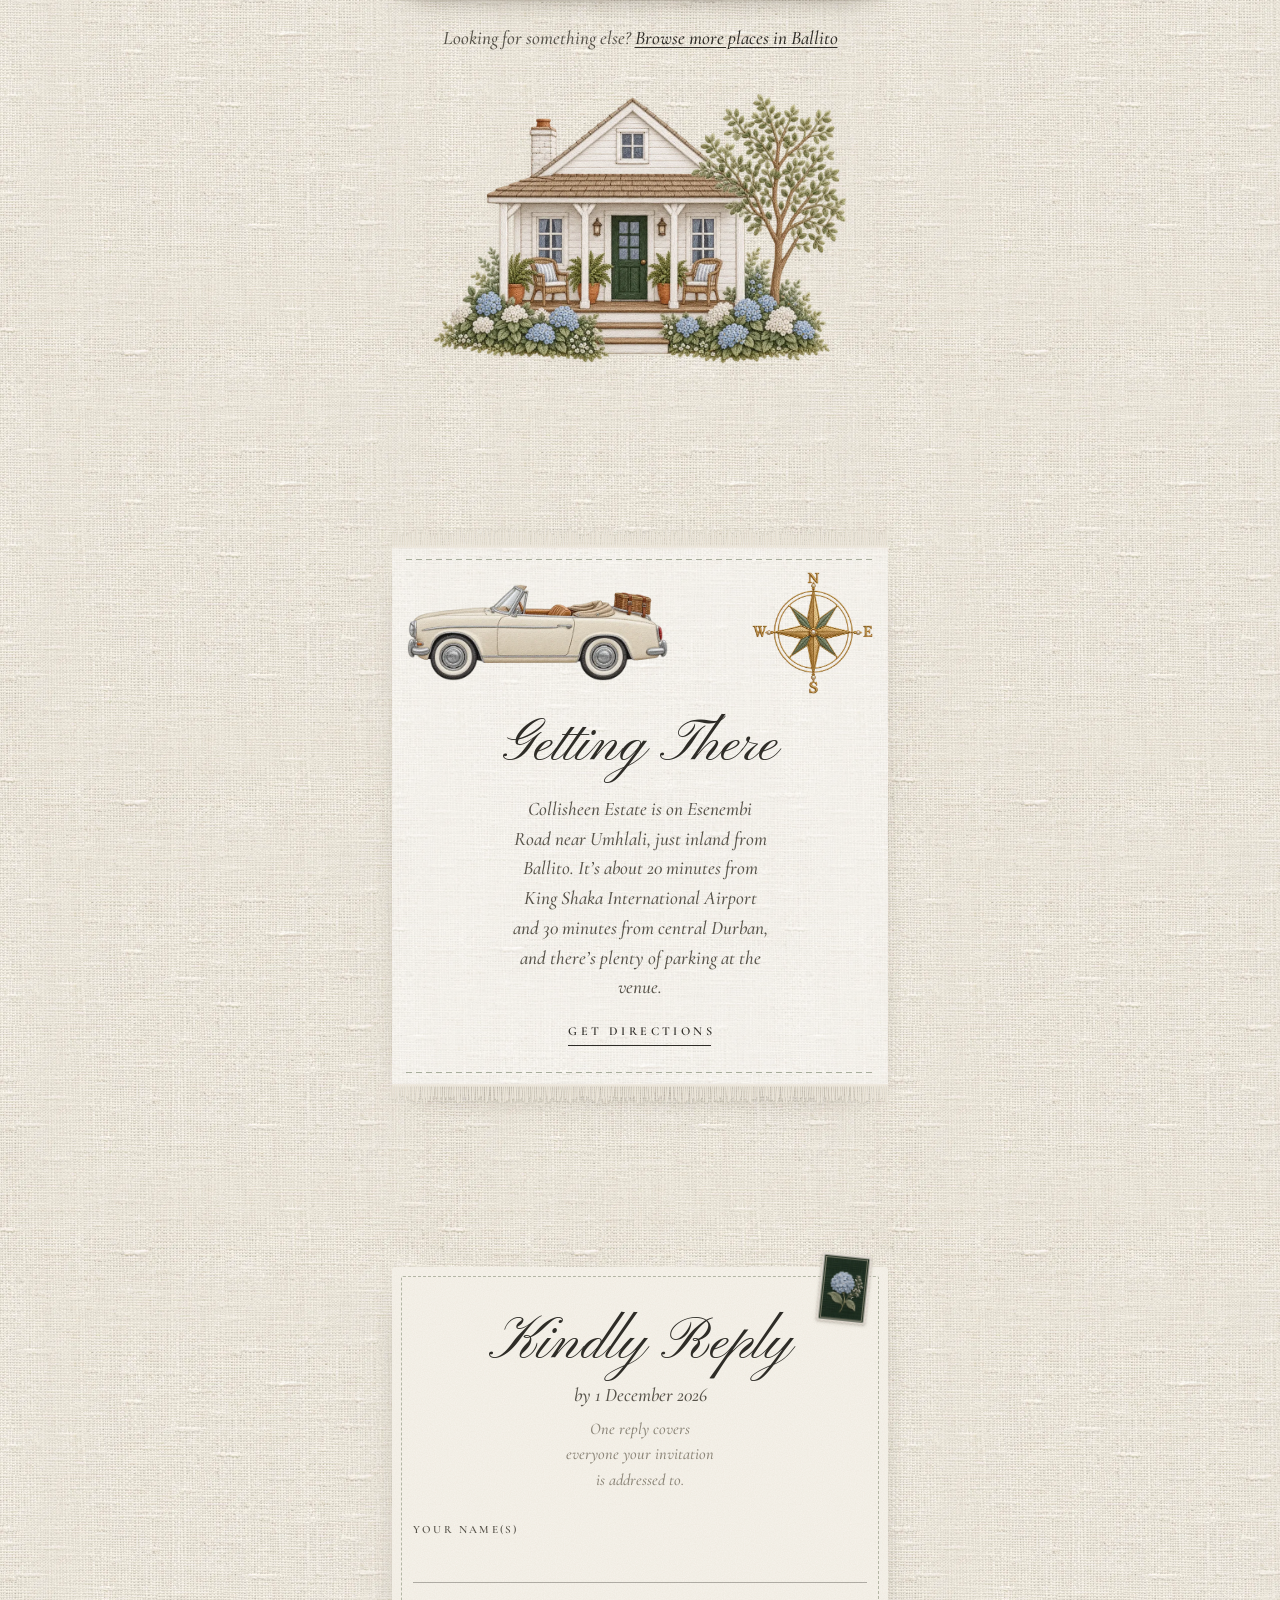
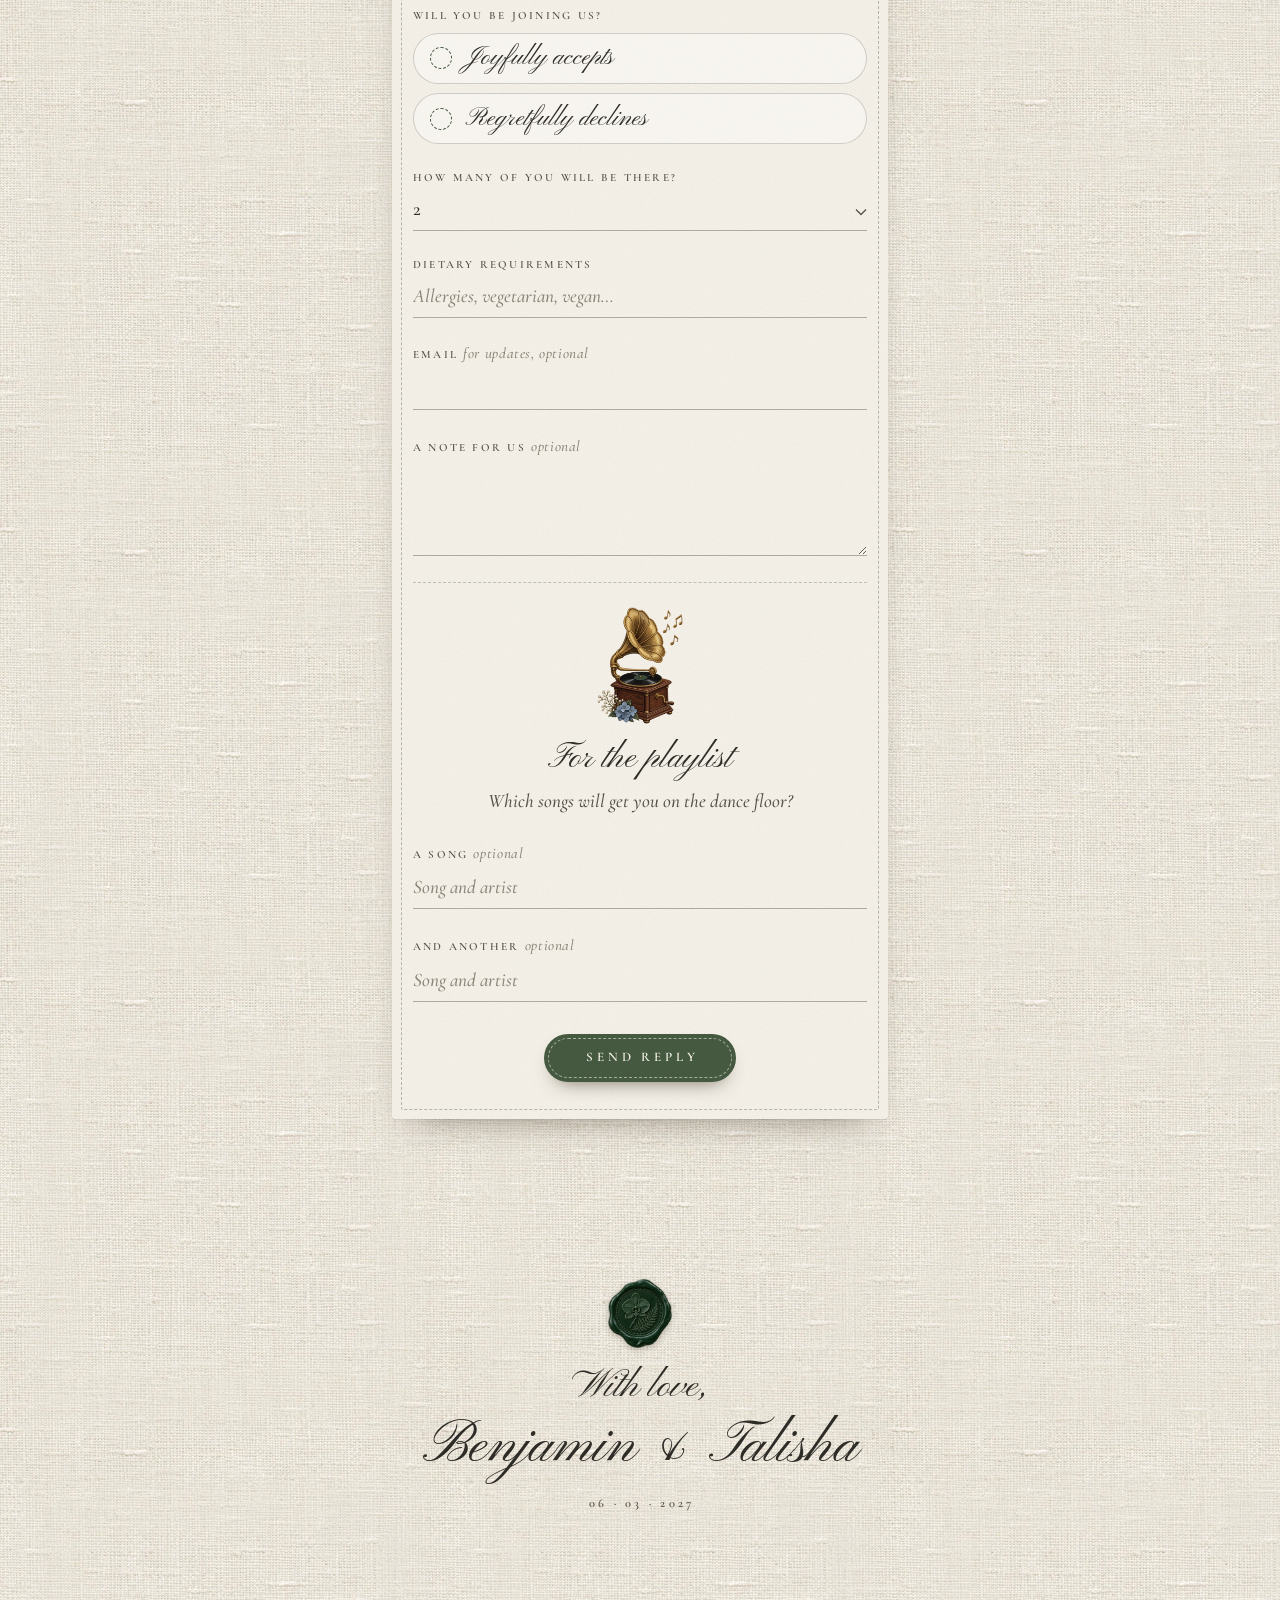
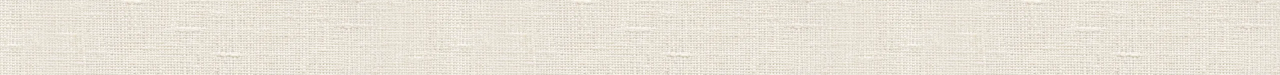
==== commit 12b7f633: "Hydrangeas and baby's breath instead of island flowers Every floral piece redrawn with soft dusty-bl" ====
--- a/site/index.html
+++ b/site/index.html
@@ -14,7 +14,7 @@
 <meta property="og:url" content="https://benrodrigues05.github.io/rodrigues-wedding/">
 <meta property="og:title" content="Benjamin &amp; Talisha are getting married">
 <meta property="og:description" content="Saturday 6 March 2027 · Collisheen Estate, Ballito. Tap to open your invitation.">
-<meta property="og:image" content="https://benrodrigues05.github.io/rodrigues-wedding/assets/og.jpg?v=3ebeaa2f">
+<meta property="og:image" content="https://benrodrigues05.github.io/rodrigues-wedding/assets/og.jpg?v=dbecaaad">
 <meta property="og:image:width" content="1200">
 <meta property="og:image:height" content="630">
 <meta name="twitter:card" content="summary_large_image">
@@ -25,8 +25,8 @@
 <link rel="preconnect" href="https://fonts.gstatic.com" crossorigin>
 <link rel="stylesheet" href="https://fonts.googleapis.com/css2?family=Pinyon+Script&amp;display=block">
 <link rel="stylesheet" href="https://fonts.googleapis.com/css2?family=Cormorant+Garamond:ital,wght@0,400;0,500;0,600;1,400;1,500&amp;display=swap">
-<link rel="preload" as="image" href="assets/hero-arch.webp?v=c3e23fb2" type="image/webp">
-<link rel="stylesheet" href="styles.css?v=c2107449">
+<link rel="preload" as="image" href="assets/hero-arch.webp?v=a34bda23" type="image/webp">
+<link rel="stylesheet" href="styles.css?v=0fa6d76d">
 <script>
   /* Show the envelope only when JavaScript is running. If script.js?v=94473927 fails to
      load or errors, the invitation is revealed instead of staying sealed. */
@@ -47,8 +47,8 @@
 <!-- ============ THE ENVELOPE (shown first, opened by script.js?v=94473927) ============ -->
 <div class="scene" id="scene">
   <div class="scene-vignette" id="scene-vignette"></div>
-  <img class="scene-sprig scene-sprig--top" src="assets/coastal-corner.webp?v=b234eb41" width="600" height="652" alt="">
-  <img class="scene-sprig scene-sprig--bottom" src="assets/coastal-spray.webp?v=30b27298" width="600" height="821" alt="">
+  <img class="scene-sprig scene-sprig--top" src="assets/floral-corner.webp?v=78e29768" width="600" height="680" alt="">
+  <img class="scene-sprig scene-sprig--bottom" src="assets/floral-spray.webp?v=adca1588" width="600" height="560" alt="">
 
   <div class="envelope" id="envelope" aria-hidden="true">
     <div class="env-back is-hidden" id="env-back">
@@ -78,7 +78,7 @@
     </div>
 
     <div class="env-front" id="env-front">
-      <img class="env-stamp" src="assets/stamp.webp?v=bd9901a7" width="300" height="409" alt="">
+      <img class="env-stamp" src="assets/stamp.webp?v=f6080217" width="300" height="411" alt="">
       <svg class="env-postmark" viewBox="0 0 200 80" focusable="false">
         <defs>
           <path id="pm-top" d="M 13 40 A 27 27 0 0 1 67 40"/>
@@ -106,7 +106,7 @@
         </g>
       </svg>
       <p class="env-to"><span class="env-recipient" id="recipient">To our favourite people</span></p>
-      <img class="env-sprig" src="assets/coastal-sprig.webp?v=27c94e73" width="640" height="514" alt="">
+      <img class="env-sprig" src="assets/floral-sprig.webp?v=2c623f63" width="640" height="600" alt="">
     </div>
   </div>
 
@@ -119,8 +119,8 @@
 <!-- Wide screens only: the same sprigs as on the envelope's table, so the
      page keeps the setting once the letter is open. -->
 <div class="table-decor" id="table-decor" aria-hidden="true">
-  <img class="table-sprig table-sprig--top" src="assets/coastal-corner.webp?v=b234eb41" width="600" height="652" alt="">
-  <img class="table-sprig table-sprig--bottom" src="assets/coastal-spray.webp?v=30b27298" width="600" height="821" alt="">
+  <img class="table-sprig table-sprig--top" src="assets/floral-corner.webp?v=78e29768" width="600" height="680" alt="">
+  <img class="table-sprig table-sprig--bottom" src="assets/floral-spray.webp?v=adca1588" width="600" height="560" alt="">
 </div>
 
 <main class="suite" id="invitation">
@@ -129,7 +129,7 @@
   <header class="hero" id="top">
     <article class="hero-card" id="hero-card" tabindex="-1">
       <p class="eyebrow">The wedding of</p>
-      <img class="hero-arch" src="assets/hero-arch.webp?v=c3e23fb2" width="935" height="1483" alt="Benjamin and Talisha in a black-and-white photograph, framed by an embroidered stone arch of bougainvillea, hibiscus and frangipani">
+      <img class="hero-arch" src="assets/hero-arch.webp?v=a34bda23" width="939" height="1482" alt="Benjamin and Talisha in a black-and-white photograph, framed by an embroidered stone arch with hydrangeas and baby&rsquo;s breath">
       <h1 class="names">Benjamin <span class="amp">&amp;</span> Talisha</h1>
       <p class="hero-date">Saturday · 6 March 2027</p>
       <p class="hero-place">Collisheen Estate · Ballito</p>
@@ -139,8 +139,8 @@
 
   <!-- ============ 2. INVITATION + COUNTDOWN ============ -->
   <section class="families" id="invite" aria-labelledby="invite-title">
-    <img class="garland garland--left" src="assets/coastal-garland.webp?v=33c58f59" width="167" height="1200" alt="" loading="lazy" decoding="async">
-    <img class="garland garland--right" src="assets/coastal-garland.webp?v=33c58f59" width="167" height="1200" alt="" loading="lazy" decoding="async">
+    <img class="garland garland--left" src="assets/floral-garland.webp?v=346e26ac" width="168" height="1200" alt="" loading="lazy" decoding="async">
+    <img class="garland garland--right" src="assets/floral-garland.webp?v=346e26ac" width="168" height="1200" alt="" loading="lazy" decoding="async">
 
     <h2 class="script-title" id="invite-title">Please join us</h2>
     <p class="lede invite-lede">as we say &ldquo;I do&rdquo; in a little chapel among the trees</p>
@@ -184,7 +184,7 @@
   <!-- ============ 4. THE DETAILS: the running order (striped linen) ============ -->
   <section class="details" id="details" aria-labelledby="details-title">
     <div class="details-panel">
-      <img class="motif details-tl" src="assets/coastal-spray.webp?v=30b27298" width="600" height="821" alt="" loading="lazy" decoding="async">
+      <img class="motif details-tl" src="assets/floral-spray.webp?v=adca1588" width="600" height="560" alt="" loading="lazy" decoding="async">
       <img class="motif details-tr" src="assets/lanterns.webp?v=c26fea3b" width="434" height="640" alt="" loading="lazy" decoding="async">
       <h2 class="script-title details-title" id="details-title">The Details</h2>
 
@@ -212,7 +212,7 @@
       </ol>
 
       <img class="motif details-bl" src="assets/champagne.webp?v=5cf81765" width="520" height="579" alt="" loading="lazy" decoding="async">
-      <img class="motif details-br" src="assets/cake.webp?v=a040beea" width="383" height="640" alt="" loading="lazy" decoding="async">
+      <img class="motif details-br" src="assets/cake.webp?v=bcde5944" width="327" height="640" alt="" loading="lazy" decoding="async">
     </div>
   </section>
 
@@ -221,8 +221,8 @@
   <section class="dress" id="dress-code" aria-labelledby="dress-title">
     <div class="napkin">
       <div class="napkin-sprigs">
-        <img class="motif" src="assets/coastal-corner.webp?v=b234eb41" width="600" height="652" alt="" loading="lazy" decoding="async">
-        <img class="motif" src="assets/coastal-sprig.webp?v=27c94e73" width="640" height="514" alt="" loading="lazy" decoding="async">
+        <img class="motif" src="assets/floral-corner.webp?v=78e29768" width="600" height="680" alt="" loading="lazy" decoding="async">
+        <img class="motif" src="assets/floral-sprig.webp?v=2c623f63" width="640" height="600" alt="" loading="lazy" decoding="async">
       </div>
       <img class="motif guests" src="assets/guests.webp?v=6ffe99b5" width="1100" height="697" alt="Embroidered guests in terracotta, orange, marigold, chartreuse, fuchsia and plum gowns, and sand and forest-green suits" loading="lazy" decoding="async">
       <h2 class="script-title" id="dress-title">Dress Code</h2>
@@ -240,7 +240,7 @@
 
   <!-- ============ 6. WHERE TO STAY ============ -->
   <section class="stay" id="stay" aria-labelledby="stay-title">
-    <img class="motif nightstand" src="assets/nightstand.webp?v=cc990385" width="251" height="480" alt="" loading="lazy" decoding="async">
+    <img class="motif nightstand" src="assets/nightstand.webp?v=c483ba5e" width="220" height="480" alt="" loading="lazy" decoding="async">
     <h2 class="script-title" id="stay-title">Where to Stay</h2>
     <p class="caps">Good-value stays near Ballito Junction</p>
     <p class="lede">Ballito Junction is a short drive from the venue, with plenty of places to eat nearby. A few of our picks:</p>
@@ -267,7 +267,7 @@
     </ul>
     <p class="stay-more">Looking for something else? <a href="https://www.lekkeslaap.co.za/accommodation-in/ballito" target="_blank" rel="noopener">Browse more places in Ballito</a></p>
 
-    <img class="motif cottage" src="assets/cottage.webp?v=542e13ec" width="1000" height="662" alt="An embroidered whitewashed guest cottage with a frangipani tree and a palm" loading="lazy" decoding="async">
+    <img class="motif cottage" src="assets/cottage.webp?v=1d957603" width="1000" height="654" alt="An embroidered whitewashed guest cottage with hydrangea bushes" loading="lazy" decoding="async">
   </section>
 
 
@@ -288,7 +288,7 @@
   <!-- ============ 8. RSVP (reply card) ============ -->
   <section class="rsvp" id="rsvp" aria-labelledby="rsvp-title">
     <div class="reply-card">
-      <img class="reply-stamp" src="assets/stamp.webp?v=bd9901a7" width="300" height="409" alt="" loading="lazy" decoding="async">
+      <img class="reply-stamp" src="assets/stamp.webp?v=f6080217" width="300" height="411" alt="" loading="lazy" decoding="async">
       <div class="reply-head" id="rsvp-head">
         <h2 class="script-title" id="rsvp-title">Kindly Reply</h2>
         <p class="reply-by">by 1 December 2026</p>
@@ -343,7 +343,7 @@
         </div>
 
         <div class="if-attending playlist-block">
-          <img class="playlist-gramophone" src="assets/gramophone.webp?v=2d4e3658" width="640" height="900" alt="" loading="lazy" decoding="async">
+          <img class="playlist-gramophone" src="assets/gramophone.webp?v=d0c07217" width="640" height="876" alt="" loading="lazy" decoding="async">
           <p class="script-sub playlist-title">For the playlist</p>
           <p class="playlist-lede">Which songs will get you on the dance floor?</p>
           <div class="field">
--- a/site/styles.css
+++ b/site/styles.css
@@ -187,7 +187,7 @@
   position: absolute;
   inset: 5% 4.5% 0;
   border-radius: 2px 2px 0 0;
-  background: url("assets/liner.webp?v=ed8e408a") 50% 0 / 150px 150px;
+  background: url("assets/liner.webp?v=09b85ff6") 50% 0 / 150px 150px;
 }
 .env-wall::after {            /* shadow inside the envelope's mouth */
   content: "";
@@ -221,7 +221,7 @@
 .flap-paper,
 .flap-liner { position: absolute; inset: 0; }
 .flap-paper { clip-path: polygon(0 0, 100% 0, 50% 100%); background: #E7DFD0; }
-.flap-liner { clip-path: polygon(5.5% 0, 94.5% 0, 50% 90%); background: url("assets/liner.webp?v=ed8e408a") 50% 0 / 150px 150px; }
+.flap-liner { clip-path: polygon(5.5% 0, 94.5% 0, 50% 90%); background: url("assets/liner.webp?v=09b85ff6") 50% 0 / 150px 150px; }
 
 .env-seal {
   position: absolute;
